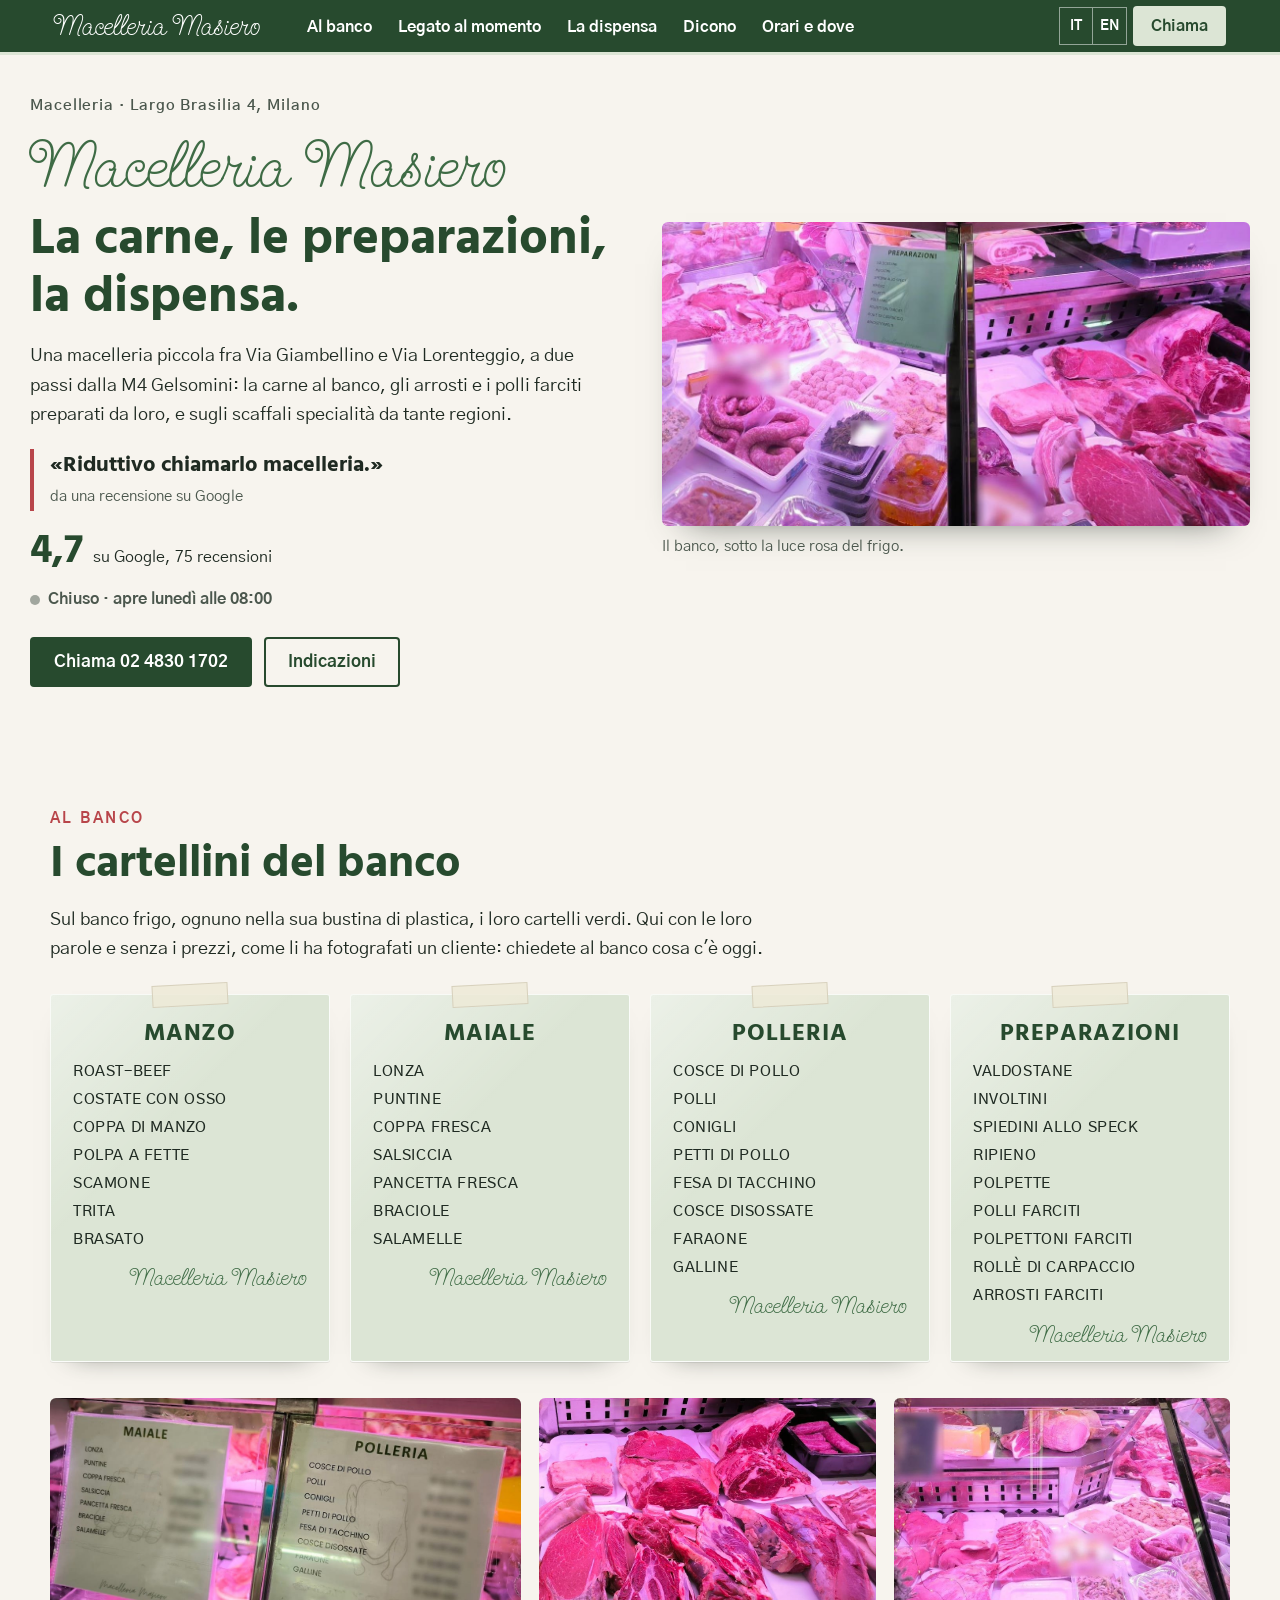
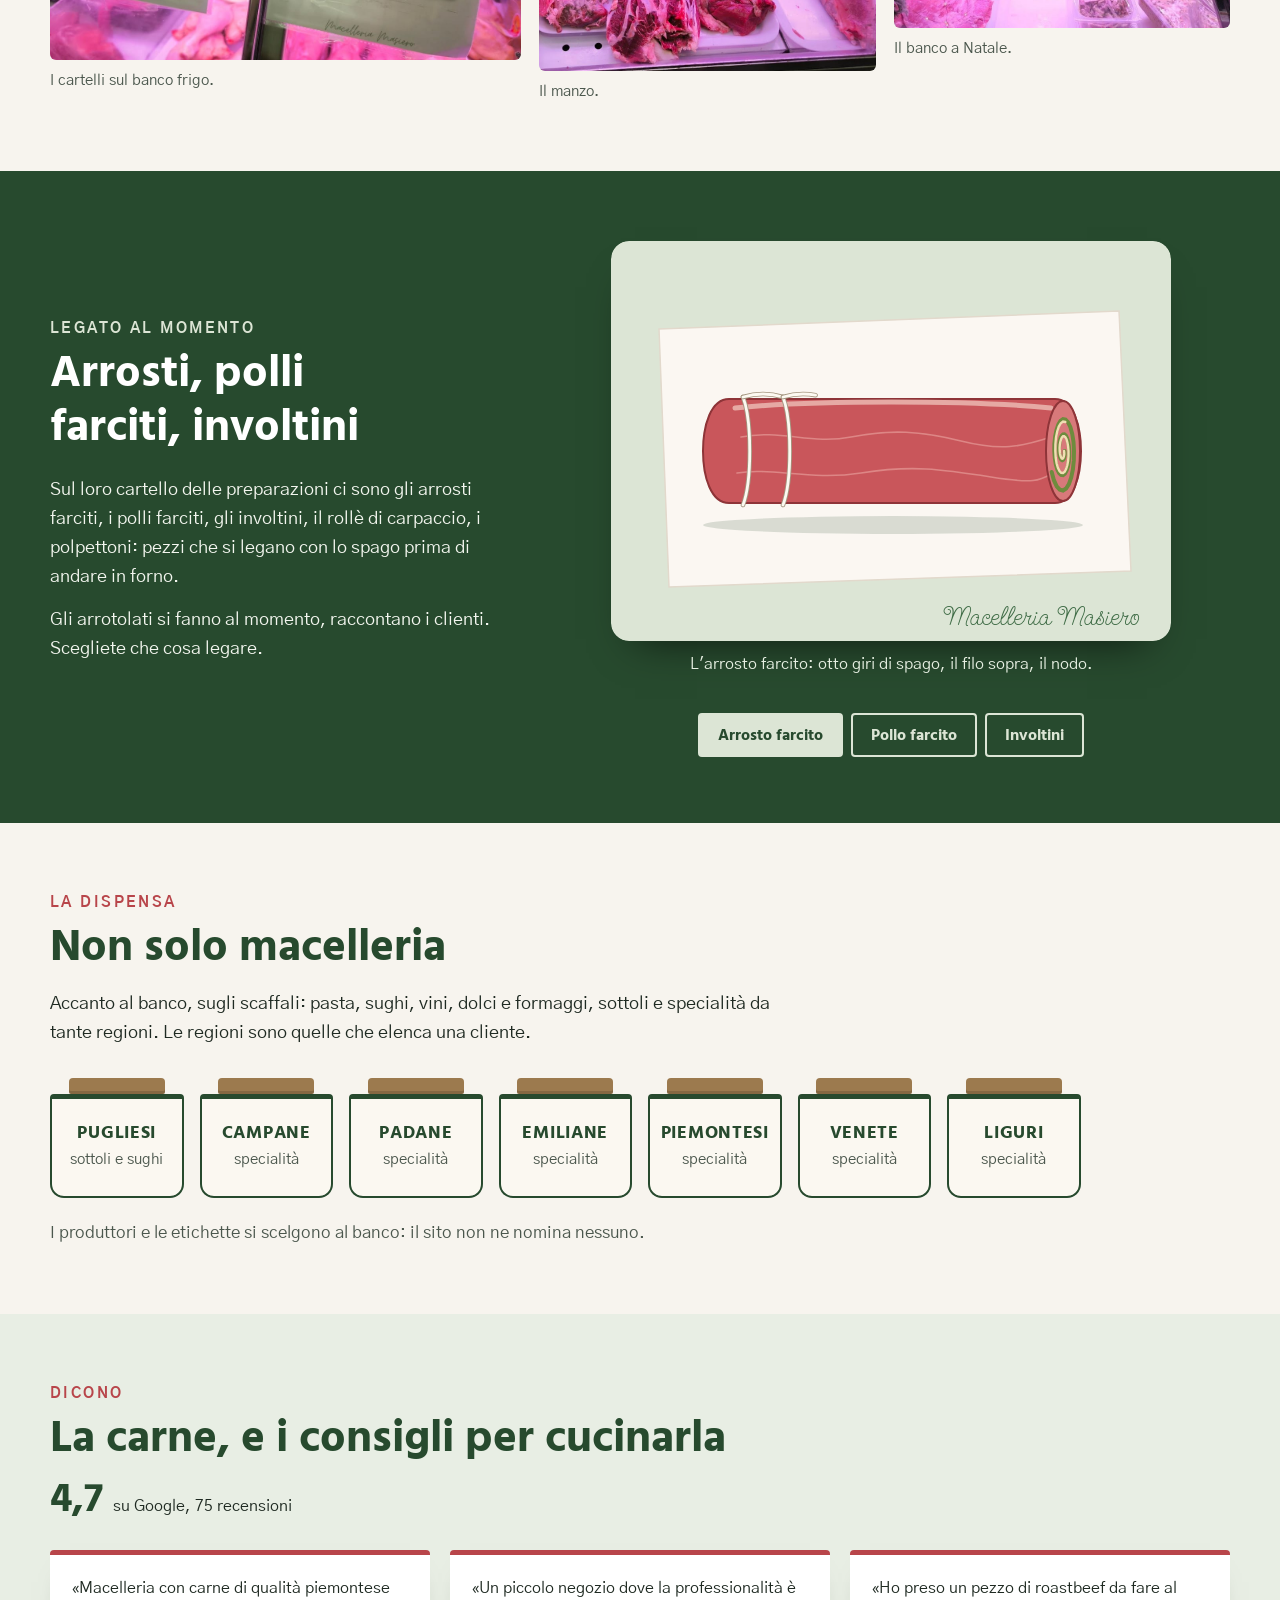
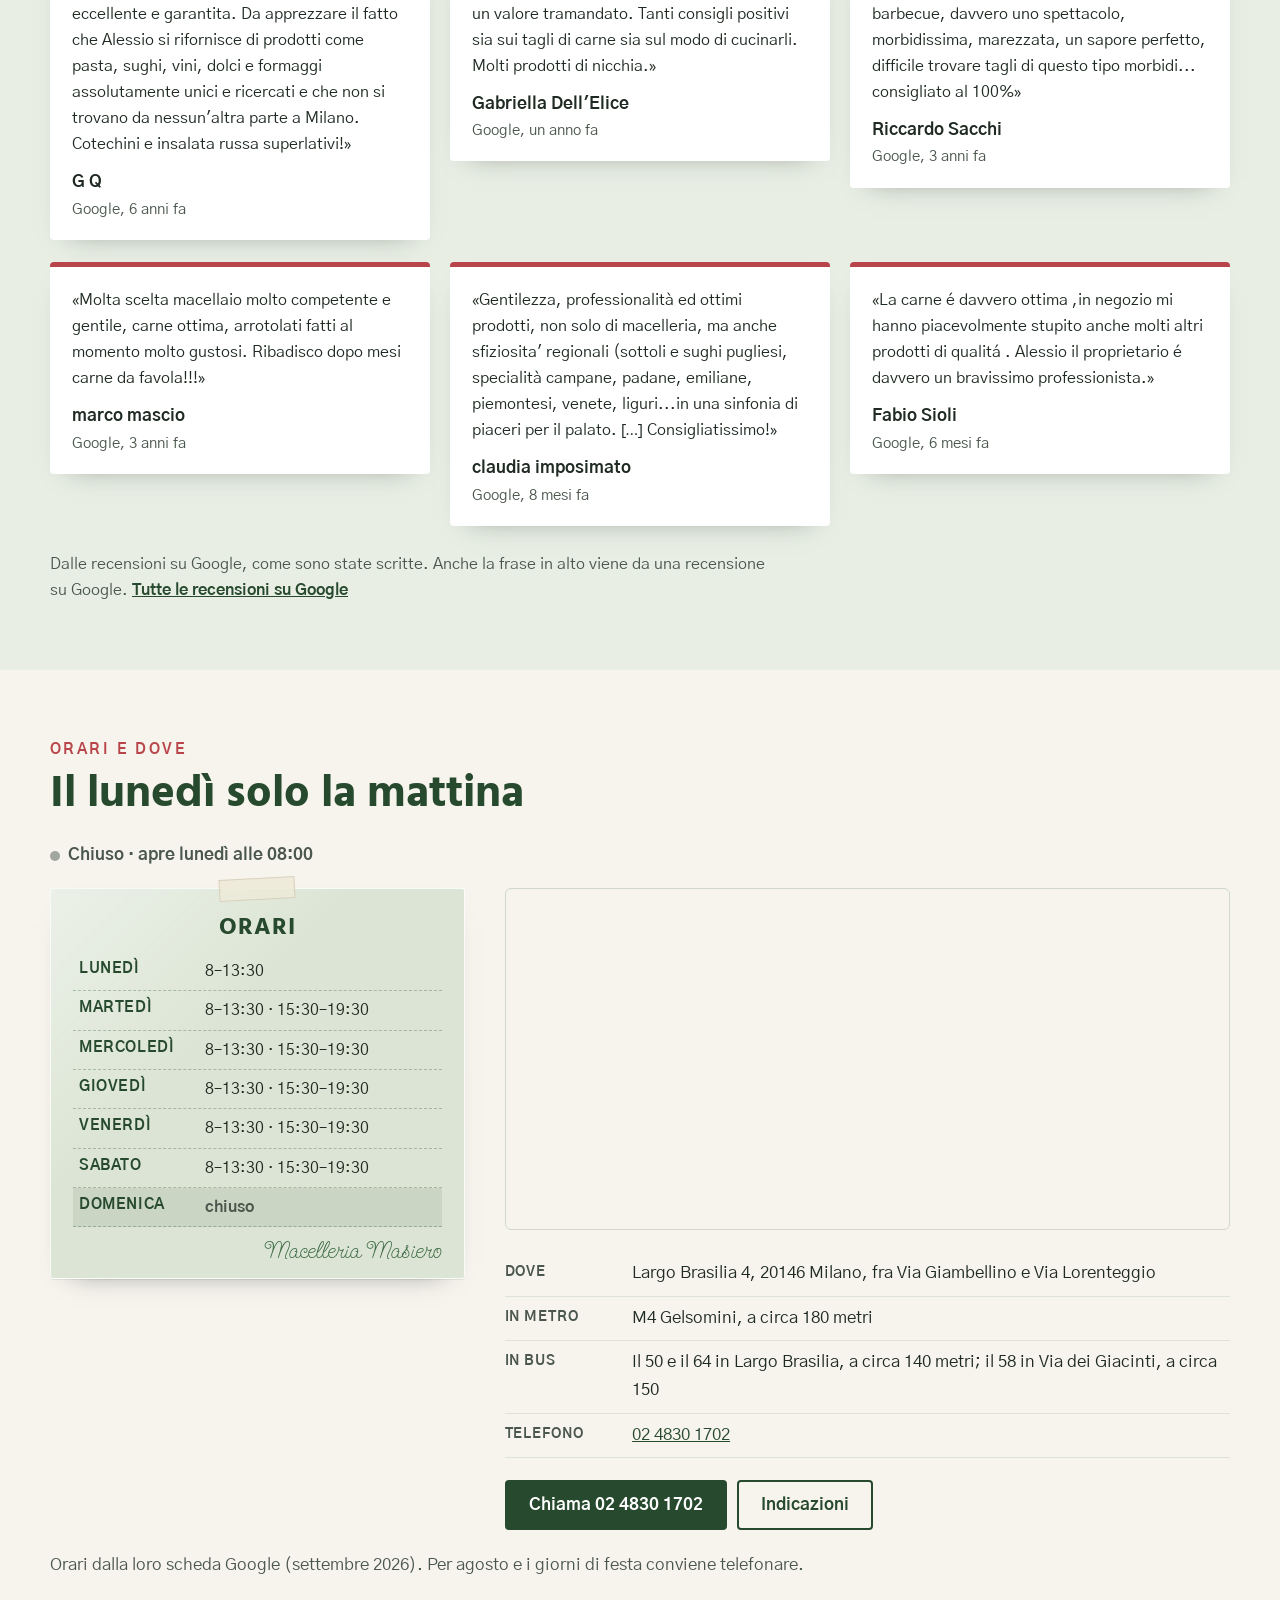
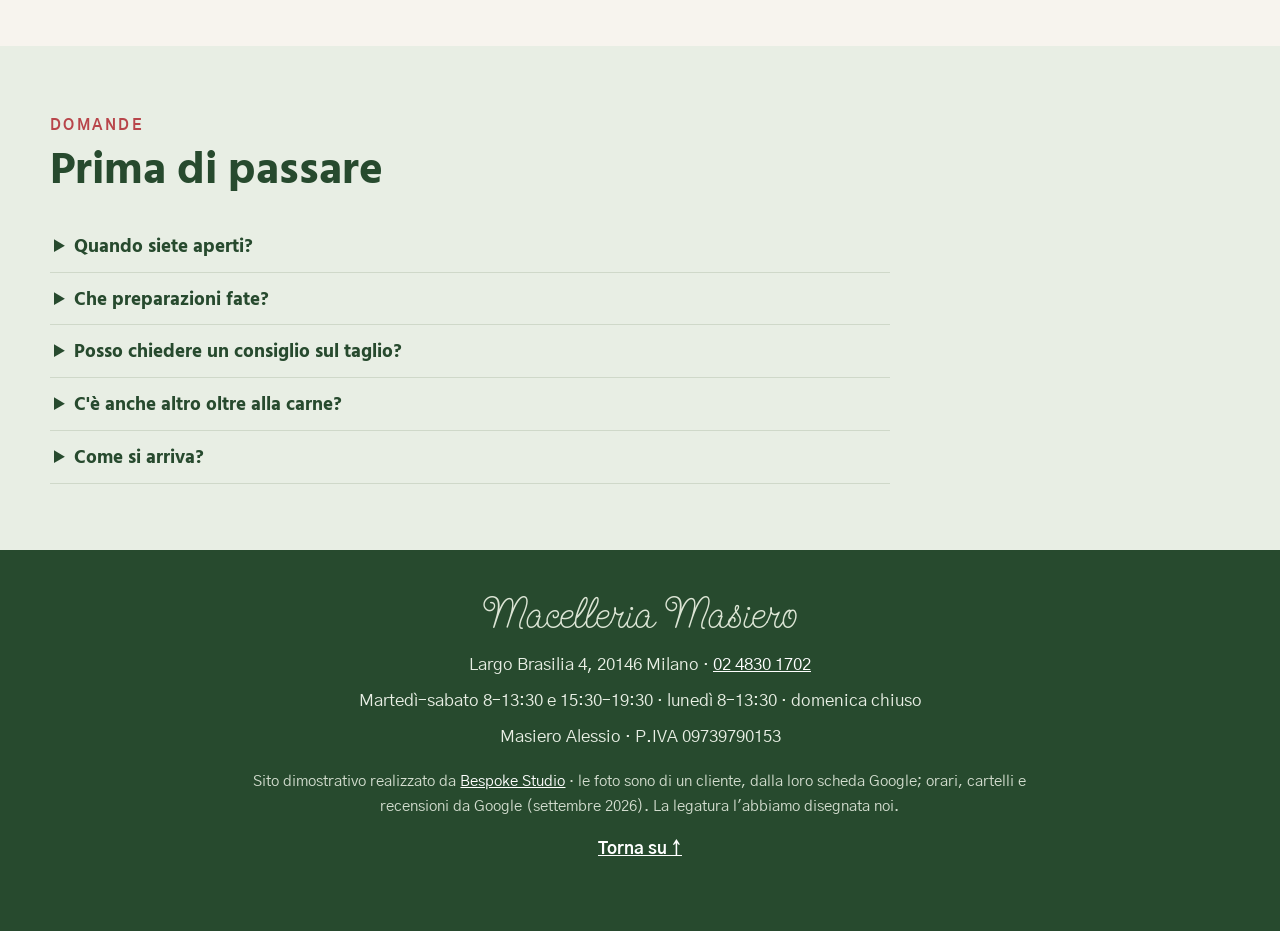
==== index.html @ 3bd50b8c "Macelleria Masiero, Largo Brasilia 4 — la legatura Macelleria fra Via Giambellino e Via Lorenteggio," ====
<!DOCTYPE html>
<html lang="it" class="no-js">
<head>
<meta charset="utf-8">
<meta name="viewport" content="width=device-width, initial-scale=1">
<script>(function(){var r=document.documentElement;r.classList.remove('no-js');
/* la firma: finché main.js non parte sul foglio c'è il pezzo senza spago; se il codice non arriva, dopo 2,5 s è legato (stato finale) */
try{if(!matchMedia('(prefers-reduced-motion: reduce)').matches){r.classList.add('firma-attesa');window.__attesaLegatura=setTimeout(function(){r.classList.remove('firma-attesa')},2500)}}catch(e){}})()</script>
<title>Macelleria Masiero — Largo Brasilia 4, Milano</title>
<meta name="description" content="Macelleria Masiero, Largo Brasilia 4 a Milano (Lorenteggio, M4 Gelsomini): la carne al banco, le preparazioni fatte da loro (arrosti e polli farciti, involtini, polpette) e una dispensa di specialità regionali. Google 4,7 su 75. Tel. 02 4830 1702.">
<link rel="canonical" href="https://rotenzark.github.io/macelleria-masiero-lorenteggio/">
<meta property="og:type" content="website">
<meta property="og:title" content="Macelleria Masiero — la carne, le preparazioni, la dispensa">
<meta property="og:description" content="La macelleria di Largo Brasilia: la carne al banco, arrosti e polli farciti legati al momento, specialità da tante regioni.">
<meta property="og:image" content="https://rotenzark.github.io/macelleria-masiero-lorenteggio/img/og.jpg">
<meta property="og:url" content="https://rotenzark.github.io/macelleria-masiero-lorenteggio/">
<meta property="og:locale" content="it_IT">
<meta name="twitter:card" content="summary_large_image">
<meta name="theme-color" content="#274A2E">
<link rel="icon" href="img/favicon.svg" type="image/svg+xml">
<link rel="icon" href="img/favicon-32.png" sizes="32x32" type="image/png">
<link rel="apple-touch-icon" href="img/apple-touch-icon.png">
<link rel="preconnect" href="https://fonts.googleapis.com">
<link rel="preconnect" href="https://fonts.gstatic.com" crossorigin>
<link href="https://fonts.googleapis.com/css2?family=Gothic+A1:wght@400;500;700&amp;family=Hind+Madurai:wght@500;600;700&amp;family=Send+Flowers&amp;display=swap" rel="stylesheet">
<link rel="stylesheet" href="css/styles.css?v=1">
<script src="https://cdn.jsdelivr.net/npm/gsap@3.12.5/dist/gsap.min.js" defer></script>
<script src="https://cdn.jsdelivr.net/npm/gsap@3.12.5/dist/ScrollTrigger.min.js" defer></script>
<script src="js/main.js?v=1" defer></script>
<script type="application/ld+json">
{"@context":"https://schema.org","@type":"ButcherShop","name":"Macelleria Masiero","legalName":"Masiero Alessio","vatID":"IT09739790153","description":"Macelleria in Largo Brasilia 4 a Milano: la carne al banco, le preparazioni fatte da loro e una dispensa di specialità regionali.","url":"https://rotenzark.github.io/macelleria-masiero-lorenteggio/","image":"https://rotenzark.github.io/macelleria-masiero-lorenteggio/img/og.jpg","telephone":"+39 02 4830 1702","address":{"@type":"PostalAddress","streetAddress":"Largo Brasilia 4","postalCode":"20146","addressLocality":"Milano","addressRegion":"MI","addressCountry":"IT"},"geo":{"@type":"GeoCoordinates","latitude":45.45139,"longitude":9.13586},"openingHoursSpecification":[{"@type":"OpeningHoursSpecification","dayOfWeek":["Monday","Tuesday","Wednesday","Thursday","Friday","Saturday"],"opens":"08:00","closes":"13:30"},{"@type":"OpeningHoursSpecification","dayOfWeek":["Tuesday","Wednesday","Thursday","Friday","Saturday"],"opens":"15:30","closes":"19:30"}],"aggregateRating":{"@type":"AggregateRating","ratingValue":"4.7","reviewCount":"75","bestRating":"5"}}
</script>
<script type="application/ld+json">
{"@context":"https://schema.org","@type":"FAQPage","mainEntity":[
{"@type":"Question","name":"Quando siete aperti?","acceptedAnswer":{"@type":"Answer","text":"Dal martedì al sabato dalle 8 alle 13:30 e dalle 15:30 alle 19:30; il lunedì solo la mattina, dalle 8 alle 13:30. La domenica è chiuso."}},
{"@type":"Question","name":"Che preparazioni fate?","acceptedAnswer":{"@type":"Answer","text":"Sul loro cartello: valdostane, involtini, spiedini allo speck, ripieno, polpette, polli farciti, polpettoni farciti, rollè di carpaccio, arrosti farciti. Chiedete al banco cosa c'è oggi."}},
{"@type":"Question","name":"Posso chiedere un consiglio sul taglio?","acceptedAnswer":{"@type":"Answer","text":"Sì: al banco, sul taglio e su come cucinarlo, lo raccontano i clienti nelle recensioni."}},
{"@type":"Question","name":"C'è anche altro oltre alla carne?","acceptedAnswer":{"@type":"Answer","text":"Sì: pasta, sughi, sottoli, vini, dolci e formaggi, con specialità di tante regioni."}},
{"@type":"Question","name":"Come si arriva?","acceptedAnswer":{"@type":"Answer","text":"Largo Brasilia 4, fra Via Giambellino e Via Lorenteggio: la M4 Gelsomini è a circa 180 metri; i bus 50 e 64 fermano in Largo Brasilia, il 58 in Via dei Giacinti."}}
]}
</script>
</head>
<body>

<a class="salta" href="#contenuto" data-i18n="m.salta">Vai al contenuto</a>

<header class="testata" id="testata">
  <div class="testata__dentro">
    <a class="marchio" href="#inizio" aria-label="Macelleria Masiero: torna all'inizio" data-i18n-aria="m.top">
      <span class="marchio__nome" aria-hidden="true">Macelleria Masiero</span>
    </a>
    <nav id="mainNav" class="voci" aria-label="Le sezioni" data-i18n-aria="m.nav">
      <a href="#banco" data-i18n="n.banco">Al banco</a>
      <a href="#legatura" data-i18n="n.legatura">Legato al momento</a>
      <a href="#dispensa" data-i18n="n.dispensa">La dispensa</a>
      <a href="#dicono" data-i18n="n.dicono">Dicono</a>
      <a href="#orari" data-i18n="n.orari">Orari e dove</a>
    </nav>
    <div class="testata__azioni">
      <div class="lingue" role="group" aria-label="Lingua" data-i18n-aria="m.lingua">
        <button type="button" data-lang="it" aria-pressed="true">IT</button>
        <button type="button" data-lang="en" aria-pressed="false">EN</button>
      </div>
      <a class="chiama" href="tel:+390248301702"><span data-i18n="t.chiama">Chiama</span></a>
      <button id="burger" class="burger" type="button" aria-expanded="false" aria-controls="menuMobile" aria-label="Apri il menu" data-i18n-aria="m.menu"><span></span><span></span><span></span></button>
    </div>
  </div>
</header>

<nav id="menuMobile" class="menu-mobile" hidden aria-label="Le sezioni" data-i18n-aria="m.nav">
  <a href="#banco" data-i18n="n.banco">Al banco</a>
  <a href="#legatura" data-i18n="n.legatura">Legato al momento</a>
  <a href="#dispensa" data-i18n="n.dispensa">La dispensa</a>
  <a href="#dicono" data-i18n="n.dicono">Dicono</a>
  <a href="#orari" data-i18n="n.orari">Orari e dove</a>
  <a href="#domande" data-i18n="n.domande">Domande</a>
  <a class="menu-mobile__tel" href="tel:+390248301702"><span data-i18n="t.chiama">Chiama</span> <span class="intero">02 4830 1702</span></a>
</nav>

<main id="contenuto">

  <!-- ══════ L'APERTURA: la loro firma a mano ══════ -->
  <section id="inizio" class="apertura" aria-labelledby="titolo">
    <div class="apertura__testo">
      <p class="apertura__sopra" data-i18n="h.sopra">Macelleria · Largo Brasilia 4, Milano</p>
      <p class="firma-mano" aria-hidden="true">Macelleria Masiero</p>
      <h1 id="titolo" class="apertura__titolo" data-i18n="h.titolo">La carne, le preparazioni, la dispensa.</h1>
      <p class="apertura__frase" data-i18n="h.testo">Una macelleria piccola fra Via Giambellino e Via Lorenteggio, a due passi dalla M4 Gelsomini: la carne al banco, gli arrosti e i polli farciti preparati da loro, e sugli scaffali specialità da tante regioni.</p>
      <p class="apertura__citazione"><span>«Riduttivo chiamarlo macelleria.»</span> <span class="apertura__chi" data-i18n="h.chi">da una recensione su Google</span></p>
      <div class="voti">
        <p class="voto"><b class="voto__n">4,7</b> <span class="voto__su" data-i18n="h.google">su Google, 75 recensioni</span></p>
      </div>
      <p class="stato" id="orarioStato">Dal lunedì al sabato</p>
      <div class="apertura__azioni">
        <a class="bottone bottone--pieno" href="tel:+390248301702"><span data-i18n="t.chiama">Chiama</span>&nbsp;<span class="intero">02 4830 1702</span></a>
        <a class="bottone" href="https://www.google.com/maps/dir/?api=1&amp;destination=Masiero+Alessio%2C+Largo+Brasilia+4%2C+Milano" target="_blank" rel="noopener" data-i18n="t.indicazioni">Indicazioni</a>
      </div>
    </div>
    <figure class="apertura__foto">
      <img src="img/banco.jpg" width="1200" height="620" alt="Il banco frigo: le polpette, le cotolette, la salsiccia, i tagli di manzo e il loro cartello verde delle preparazioni." data-i18n-alt="a.banco">
      <figcaption data-i18n="c.banco">Il banco, sotto la luce rosa del frigo.</figcaption>
    </figure>
  </section>

  <!-- ══════ AL BANCO: i loro cartellini ══════ -->
  <section id="banco" class="capitolo" aria-labelledby="bancoT">
    <p class="etichetta" data-i18n="b.etichetta">Al banco</p>
    <h2 id="bancoT" class="capitolo__titolo" data-i18n="b.titolo">I cartellini del banco</h2>
    <p class="capitolo__sotto" data-i18n="b.sotto">Sul banco frigo, ognuno nella sua bustina di plastica, i loro cartelli verdi. Qui con le loro parole e senza i prezzi, come li ha fotografati un cliente: chiedete al banco cosa c'è oggi.</p>
    <div class="cartellini">
      <section class="cartellino reveal" aria-labelledby="ctManzo">
        <h3 id="ctManzo" class="cartellino__titolo" data-i18n="b.manzo">Manzo</h3>
        <ul class="cartellino__voci">
          <li data-i18n="b.m1">Roast-beef</li><li data-i18n="b.m2">Costate con osso</li><li data-i18n="b.m3">Coppa di manzo</li><li data-i18n="b.m4">Polpa a fette</li>
          <li data-i18n="b.m5">Scamone</li><li data-i18n="b.m6">Trita</li><li data-i18n="b.m7">Brasato</li>
        </ul>
        <p class="cartellino__firma" aria-hidden="true">Macelleria Masiero</p>
      </section>
      <section class="cartellino reveal" aria-labelledby="ctMaiale">
        <h3 id="ctMaiale" class="cartellino__titolo" data-i18n="b.maiale">Maiale</h3>
        <ul class="cartellino__voci">
          <li data-i18n="b.p1">Lonza</li><li data-i18n="b.p2">Puntine</li><li data-i18n="b.p3">Coppa fresca</li><li data-i18n="b.p4">Salsiccia</li>
          <li data-i18n="b.p5">Pancetta fresca</li><li data-i18n="b.p6">Braciole</li><li data-i18n="b.p7">Salamelle</li>
        </ul>
        <p class="cartellino__firma" aria-hidden="true">Macelleria Masiero</p>
      </section>
      <section class="cartellino reveal" aria-labelledby="ctPolleria">
        <h3 id="ctPolleria" class="cartellino__titolo" data-i18n="b.polleria">Polleria</h3>
        <ul class="cartellino__voci">
          <li data-i18n="b.l1">Cosce di pollo</li><li data-i18n="b.l2">Polli</li><li data-i18n="b.l3">Conigli</li><li data-i18n="b.l4">Petti di pollo</li>
          <li data-i18n="b.l5">Fesa di tacchino</li><li data-i18n="b.l6">Cosce disossate</li><li data-i18n="b.l7">Faraone</li><li data-i18n="b.l8">Galline</li>
        </ul>
        <p class="cartellino__firma" aria-hidden="true">Macelleria Masiero</p>
      </section>
      <section class="cartellino reveal" aria-labelledby="ctPreparazioni">
        <h3 id="ctPreparazioni" class="cartellino__titolo" data-i18n="b.preparazioni">Preparazioni</h3>
        <ul class="cartellino__voci">
          <li data-i18n="b.r1">Valdostane</li><li data-i18n="b.r2">Involtini</li><li data-i18n="b.r3">Spiedini allo speck</li><li data-i18n="b.r4">Ripieno</li><li data-i18n="b.r5">Polpette</li>
          <li data-i18n="b.r6">Polli farciti</li><li data-i18n="b.r7">Polpettoni farciti</li><li data-i18n="b.r8">Rollè di carpaccio</li><li data-i18n="b.r9">Arrosti farciti</li>
        </ul>
        <p class="cartellino__firma" aria-hidden="true">Macelleria Masiero</p>
      </section>
    </div>
    <ul class="galleria">
      <li class="galleria__largo reveal"><figure><button type="button" class="foto" data-full="img/cartelli.jpg" aria-label="Ingrandisci la foto" data-i18n-aria="m.ingrandisci"><img src="img/cartelli.jpg" width="1200" height="666" alt="I loro cartelli verdi Maiale e Polleria nella bustina di plastica, col disegno a tratto e la firma Macelleria Masiero; i prezzi sfocati." data-i18n-alt="a.cartelli"></button><figcaption data-i18n="c.cartelli">I cartelli sul banco frigo.</figcaption></figure></li>
      <li class="reveal"><figure><button type="button" class="foto" data-full="img/manzo.jpg" aria-label="Ingrandisci la foto" data-i18n-aria="m.ingrandisci"><img src="img/manzo.jpg" width="1010" height="820" alt="I tagli di manzo sul banco e un vassoio di salsiccia." data-i18n-alt="a.manzo"></button><figcaption data-i18n="c.manzo">Il manzo.</figcaption></figure></li>
      <li class="reveal"><figure><button type="button" class="foto" data-full="img/vetrina.jpg" aria-label="Ingrandisci la foto" data-i18n-aria="m.ingrandisci"><img src="img/vetrina.jpg" width="850" height="580" alt="Il banco visto da fuori, fra le decorazioni di Natale: le carni, le polpette, la salsiccia." data-i18n-alt="a.vetrina"></button><figcaption data-i18n="c.vetrina">Il banco a Natale.</figcaption></figure></li>
    </ul>
  </section>

  <!-- ══════ LEGATO AL MOMENTO: la firma ══════ -->
  <section id="legatura" class="capitolo capitolo--verde" aria-labelledby="legaturaT">
    <div class="legatura-testo">
      <p class="etichetta etichetta--chiara" data-i18n="s.etichetta">Legato al momento</p>
      <h2 id="legaturaT" class="capitolo__titolo" data-i18n="s.titolo">Arrosti, polli farciti, involtini</h2>
      <p data-i18n="s.testo1">Sul loro cartello delle preparazioni ci sono gli arrosti farciti, i polli farciti, gli involtini, il rollè di carpaccio, i polpettoni: pezzi che si legano con lo spago prima di andare in forno.</p>
      <p data-i18n="s.testo2">Gli arrotolati si fanno al momento, raccontano i clienti. Scegliete che cosa legare.</p>
    </div>
    <figure class="legatura" id="legatura-firma" data-modo="0" data-firma="fatta">
<!--LEGATURA--><svg class="legatura__svg" id="legaturaSvg" viewBox="0 0 560 400" role="img" aria-labelledby="legaturaTitolo legaturaDesc">
        <title id="legaturaTitolo" data-i18n="p.titolo">La legatura</title>
        <desc id="legaturaDesc" data-i18n="p.desc">Sul foglio di carta da macelleria, sul loro cartello verde salvia, lo spago bianco lega il pezzo un giro alla volta, poi il nodo e i due codini. Arrosto farcito, pollo farcito o involtini.</desc>
        <rect class="cartello" x="0" y="0" width="560" height="400" rx="18"/>
        <g class="carta"><path class="carta__foglio" d="M48 88 L508 70 L520 330 L58 346 Z"/></g>
        <g class="pezzi" id="legaturaTutto">
          <ellipse class="pezzi__ombra" cx="282" cy="284" rx="190" ry="9"/>
          <g class="pezzo" data-m="0" id="legaturaPezzo0">
              <path class="carne" d="M118 158 C 100 158, 92 184, 92 210 C 92 236, 100 262, 118 262 H 444 C 462 262, 470 236, 470 210 C 470 184, 462 158, 444 158 Z"/>
              <path class="carne__grasso" d="M124 167 C 200 159, 360 159, 440 167"/>
              <path class="carne__venature" d="M130 196 C 170 188, 200 204, 240 196 S 310 190, 350 200 S 410 206, 440 196 M126 232 C 160 226, 200 240, 250 232 S 330 228, 380 236 S 430 238, 446 230"/>
              <ellipse class="carne__testa" cx="452" cy="210" rx="17" ry="50"/>
              <path class="ripieno__verde" d="M453.6 210 L453.7 211.5 L453.7 213.2 L453.5 214.9 L453.2 216.6 L452.7 217.9 L452 218.9 L451.2 219.2 L450.4 218.8 L449.6 217.6 L448.9 215.7 L448.4 213.1 L448.1 210 L448 206.6 L448.3 203 L448.8 199.7 L449.6 196.8 L450.7 194.7 L452 193.5 L453.4 193.4 L454.8 194.6 L456 197 L457.1 200.5 L457.9 204.9 L458.3 210 L458.3 215.4 L457.8 220.8 L456.9 225.7 L455.5 229.8 L453.9 232.7 L452 234.2 L450 233.9 L448.1 232 L446.3 228.4 L444.8 223.4 L443.8 217.1 L443.3 210 L443.4 202.6 L444.2 195.4 L445.5 188.9 L447.3 183.6 L449.5 179.9 L452 178.2 L454.6 178.7 L457.1 181.4 L459.4 186.2 L461.2 192.8 L462.5 200.9 L463 210 L462.8 219.4 L461.9 228.5 L460.2 236.5 L457.9 243.1 L455.1 247.5 L452 249.5 L448.8 248.7 L445.7 245.3 L442.9 239.2 L440.7 231"/>
              <path class="ripieno__crema" d="M453.1 210 L453.2 211.1 L453.3 212.4 L453.2 213.8 L452.9 215.2 L452.5 216.4 L452 217.3 L451.4 217.6 L450.7 217.4 L450.1 216.5 L449.5 214.9 L449 212.7 L448.7 210 L448.6 207 L448.8 203.9 L449.3 200.9 L450 198.4 L450.9 196.4 L452 195.3 L453.2 195.3 L454.4 196.2 L455.5 198.3 L456.4 201.4 L457.1 205.4 L457.5 210 L457.5 214.9 L457.1 219.8 L456.3 224.3 L455.1 228 L453.7 230.7 L452 232 L450.2 231.9 L448.5 230.1 L446.9 226.9 L445.6 222.2 L444.7 216.5 L444.3 210 L444.4 203.2 L445 196.5 L446.2 190.5 L447.8 185.6 L449.8 182.2 L452 180.6 L454.3 181"/>
            <g class="spago"><g class="tratto" data-i="0"><path class="spago__bordo" d="M132 156 C 141 179.76, 141 240.24, 132 264" pathLength="1" stroke-dasharray="1 1" stroke-dashoffset="0"/><path class="spago__filo" d="M132 156 C 141 179.76, 141 240.24, 132 264" pathLength="1" stroke-dasharray="1 1" stroke-dashoffset="0"/></g><g class="tratto" data-i="1"><path class="spago__bordo" d="M132 156 Q 152 150 172 156" pathLength="1" stroke-dasharray="1 1" stroke-dashoffset="0"/><path class="spago__filo" d="M132 156 Q 152 150 172 156" pathLength="1" stroke-dasharray="1 1" stroke-dashoffset="0"/></g><g class="tratto" data-i="2"><path class="spago__bordo" d="M172 156 C 181 179.76, 181 240.24, 172 264" pathLength="1" stroke-dasharray="1 1" stroke-dashoffset="0"/><path class="spago__filo" d="M172 156 C 181 179.76, 181 240.24, 172 264" pathLength="1" stroke-dasharray="1 1" stroke-dashoffset="0"/></g><g class="tratto" data-i="3"><path class="spago__bordo" d="M172 156 Q 192 150 212 156" pathLength="1" stroke-dasharray="1 1" stroke-dashoffset="0"/><path class="spago__filo" d="M172 156 Q 192 150 212 156" pathLength="1" stroke-dasharray="1 1" stroke-dashoffset="0"/></g><g class="tratto" data-i="4"><path class="spago__bordo" d="M212 156 C 221 179.76, 221 240.24, 212 264" pathLength="1" stroke-dasharray="1 1" stroke-dashoffset="0"/><path class="spago__filo" d="M212 156 C 221 179.76, 221 240.24, 212 264" pathLength="1" stroke-dasharray="1 1" stroke-dashoffset="0"/></g><g class="tratto" data-i="5"><path class="spago__bordo" d="M212 156 Q 232 150 252 156" pathLength="1" stroke-dasharray="1 1" stroke-dashoffset="0"/><path class="spago__filo" d="M212 156 Q 232 150 252 156" pathLength="1" stroke-dasharray="1 1" stroke-dashoffset="0"/></g><g class="tratto" data-i="6"><path class="spago__bordo" d="M252 156 C 261 179.76, 261 240.24, 252 264" pathLength="1" stroke-dasharray="1 1" stroke-dashoffset="0"/><path class="spago__filo" d="M252 156 C 261 179.76, 261 240.24, 252 264" pathLength="1" stroke-dasharray="1 1" stroke-dashoffset="0"/></g><g class="tratto" data-i="7"><path class="spago__bordo" d="M252 156 Q 272 150 292 156" pathLength="1" stroke-dasharray="1 1" stroke-dashoffset="0"/><path class="spago__filo" d="M252 156 Q 272 150 292 156" pathLength="1" stroke-dasharray="1 1" stroke-dashoffset="0"/></g><g class="tratto" data-i="8"><path class="spago__bordo" d="M292 156 C 301 179.76, 301 240.24, 292 264" pathLength="1" stroke-dasharray="1 1" stroke-dashoffset="0"/><path class="spago__filo" d="M292 156 C 301 179.76, 301 240.24, 292 264" pathLength="1" stroke-dasharray="1 1" stroke-dashoffset="0"/></g><g class="tratto" data-i="9"><path class="spago__bordo" d="M292 156 Q 312 150 332 156" pathLength="1" stroke-dasharray="1 1" stroke-dashoffset="0"/><path class="spago__filo" d="M292 156 Q 312 150 332 156" pathLength="1" stroke-dasharray="1 1" stroke-dashoffset="0"/></g><g class="tratto" data-i="10"><path class="spago__bordo" d="M332 156 C 341 179.76, 341 240.24, 332 264" pathLength="1" stroke-dasharray="1 1" stroke-dashoffset="0"/><path class="spago__filo" d="M332 156 C 341 179.76, 341 240.24, 332 264" pathLength="1" stroke-dasharray="1 1" stroke-dashoffset="0"/></g><g class="tratto" data-i="11"><path class="spago__bordo" d="M332 156 Q 352 150 372 156" pathLength="1" stroke-dasharray="1 1" stroke-dashoffset="0"/><path class="spago__filo" d="M332 156 Q 352 150 372 156" pathLength="1" stroke-dasharray="1 1" stroke-dashoffset="0"/></g><g class="tratto" data-i="12"><path class="spago__bordo" d="M372 156 C 381 179.76, 381 240.24, 372 264" pathLength="1" stroke-dasharray="1 1" stroke-dashoffset="0"/><path class="spago__filo" d="M372 156 C 381 179.76, 381 240.24, 372 264" pathLength="1" stroke-dasharray="1 1" stroke-dashoffset="0"/></g><g class="tratto" data-i="13"><path class="spago__bordo" d="M372 156 Q 392 150 412 156" pathLength="1" stroke-dasharray="1 1" stroke-dashoffset="0"/><path class="spago__filo" d="M372 156 Q 392 150 412 156" pathLength="1" stroke-dasharray="1 1" stroke-dashoffset="0"/></g><g class="tratto" data-i="14"><path class="spago__bordo" d="M412 156 C 421 179.76, 421 240.24, 412 264" pathLength="1" stroke-dasharray="1 1" stroke-dashoffset="0"/><path class="spago__filo" d="M412 156 C 421 179.76, 421 240.24, 412 264" pathLength="1" stroke-dasharray="1 1" stroke-dashoffset="0"/></g><g class="tratto" data-i="15"><path class="spago__bordo" d="M412 156 c 8 -12, 20 -10, 16 0 c -3 8, -14 6, -16 0" pathLength="1" stroke-dasharray="1 1" stroke-dashoffset="0"/><path class="spago__filo" d="M412 156 c 8 -12, 20 -10, 16 0 c -3 8, -14 6, -16 0" pathLength="1" stroke-dasharray="1 1" stroke-dashoffset="0"/></g><g class="tratto" data-i="16"><path class="spago__bordo" d="M424 150 q 14 -14 28 -8" pathLength="1" stroke-dasharray="1 1" stroke-dashoffset="0"/><path class="spago__filo" d="M424 150 q 14 -14 28 -8" pathLength="1" stroke-dasharray="1 1" stroke-dashoffset="0"/></g><g class="tratto" data-i="17"><path class="spago__bordo" d="M422 156 q 18 -4 26 10" pathLength="1" stroke-dasharray="1 1" stroke-dashoffset="0"/><path class="spago__filo" d="M422 156 q 18 -4 26 10" pathLength="1" stroke-dasharray="1 1" stroke-dashoffset="0"/></g></g>
          </g>
          <g class="pezzo" data-m="1" id="legaturaPezzo1">
              <path class="pollo" d="M132 262 C 110 214, 150 150, 262 146 C 350 143, 424 178, 426 224 C 428 262, 370 272, 270 272 C 200 272, 146 276, 132 262 Z"/>
              <path class="pollo__luce" d="M170 178 C 220 158, 300 156, 360 172"/>
              <path class="pollo__ala" d="M290 216 C 312 196, 356 196, 370 216 C 352 230, 314 232, 290 216 Z"/>
              <path class="pollo__coscia" d="M336 198 C 324 160, 354 130, 400 122 C 420 118, 436 110, 446 104 C 456 108, 456 118, 448 124 C 432 138, 410 158, 392 198 Z"/>
              <path class="pollo__coscia" d="M356 206 C 350 172, 380 146, 420 140 C 438 136, 452 130, 462 124 C 472 128, 472 138, 464 144 C 448 156, 428 176, 410 208 Z"/>
              <circle class="pollo__osso" cx="450" cy="108" r="6"/><circle class="pollo__osso" cx="466" cy="129" r="6"/>
            <g class="spago"><g class="tratto" data-i="0"><path class="spago__bordo" d="M444 104 C 452 88, 482 104, 476 128 C 472 146, 448 146, 440 128 C 436 118, 438 110, 444 104" pathLength="1" stroke-dasharray="1 1" stroke-dashoffset="0"/><path class="spago__filo" d="M444 104 C 452 88, 482 104, 476 128 C 472 146, 448 146, 440 128 C 436 118, 438 110, 444 104" pathLength="1" stroke-dasharray="1 1" stroke-dashoffset="0"/></g><g class="tratto" data-i="1"><path class="spago__bordo" d="M470 140 C 452 188, 440 228, 424 252" pathLength="1" stroke-dasharray="1 1" stroke-dashoffset="0"/><path class="spago__filo" d="M470 140 C 452 188, 440 228, 424 252" pathLength="1" stroke-dasharray="1 1" stroke-dashoffset="0"/></g><g class="tratto" data-i="2"><path class="spago__bordo" d="M330 146 C 340 174.16, 340 245.84, 330 274" pathLength="1" stroke-dasharray="1 1" stroke-dashoffset="0"/><path class="spago__filo" d="M330 146 C 340 174.16, 340 245.84, 330 274" pathLength="1" stroke-dasharray="1 1" stroke-dashoffset="0"/></g><g class="tratto" data-i="3"><path class="spago__bordo" d="M444 104 C 400 110, 360 128, 330 146" pathLength="1" stroke-dasharray="1 1" stroke-dashoffset="0"/><path class="spago__filo" d="M444 104 C 400 110, 360 128, 330 146" pathLength="1" stroke-dasharray="1 1" stroke-dashoffset="0"/></g><g class="tratto" data-i="4"><path class="spago__bordo" d="M220 150 C 230 176.84, 230 245.16, 220 272" pathLength="1" stroke-dasharray="1 1" stroke-dashoffset="0"/><path class="spago__filo" d="M220 150 C 230 176.84, 230 245.16, 220 272" pathLength="1" stroke-dasharray="1 1" stroke-dashoffset="0"/></g><g class="tratto" data-i="5"><path class="spago__bordo" d="M330 146 Q 275 138 220 150" pathLength="1" stroke-dasharray="1 1" stroke-dashoffset="0"/><path class="spago__filo" d="M330 146 Q 275 138 220 150" pathLength="1" stroke-dasharray="1 1" stroke-dashoffset="0"/></g><g class="tratto" data-i="6"><path class="spago__bordo" d="M220 150 c 8 -12, 20 -10, 16 0 c -3 8, -14 6, -16 0" pathLength="1" stroke-dasharray="1 1" stroke-dashoffset="0"/><path class="spago__filo" d="M220 150 c 8 -12, 20 -10, 16 0 c -3 8, -14 6, -16 0" pathLength="1" stroke-dasharray="1 1" stroke-dashoffset="0"/></g><g class="tratto" data-i="7"><path class="spago__bordo" d="M232 144 q 14 -14 28 -8" pathLength="1" stroke-dasharray="1 1" stroke-dashoffset="0"/><path class="spago__filo" d="M232 144 q 14 -14 28 -8" pathLength="1" stroke-dasharray="1 1" stroke-dashoffset="0"/></g><g class="tratto" data-i="8"><path class="spago__bordo" d="M230 150 q 18 -4 26 10" pathLength="1" stroke-dasharray="1 1" stroke-dashoffset="0"/><path class="spago__filo" d="M230 150 q 18 -4 26 10" pathLength="1" stroke-dasharray="1 1" stroke-dashoffset="0"/></g></g>
          </g>
          <g class="pezzo" data-m="2" id="legaturaPezzo2">
              <path class="carne" d="M112 188 H188 C 202 188, 202 240, 188 240 H112 C 98 240, 98 188, 112 188 Z"/>
              <path class="carne__grasso" d="M116 195 H186"/>
              <ellipse class="carne__testa" cx="108" cy="214" rx="9" ry="25"/>
              <path class="ripieno__crema" d="M108.7 214 L108.8 214.7 L108.8 215.5 L108.8 216.4 L108.6 217.3 L108.3 218.1 L108 218.6 L107.6 218.8 L107.1 218.7 L106.7 218.1 L106.3 217.1 L106 215.7 L105.8 214 L105.8 212.1 L105.9 210.1 L106.2 208.3 L106.7 206.6 L107.3 205.4 L108 204.7 L108.8 204.7 L109.6 205.3 L110.3 206.6 L111 208.6 L111.4 211.1 L111.7 214 L111.7 217.1 L111.4 220.2 L110.9 223 L110.1 225.4 L109.1 227.1 L108 227.9 L106.8 227.8 L105.7 226.8 L104.6 224.7 L103.8 221.8 L103.2 218.1 L102.9 214 L102.9 209.7 L103.3 205.5 L104.1 201.7 L105.2 198.6 L106.5 196.4 L108 195.4 L109.6 195.6"/>
              <path class="carne" d="M205 188 H281 C 295 188, 295 240, 281 240 H205 C 191 240, 191 188, 205 188 Z"/>
              <path class="carne__grasso" d="M209 195 H279"/>
              <ellipse class="carne__testa" cx="201" cy="214" rx="9" ry="25"/>
              <path class="ripieno__crema" d="M201.7 214 L201.8 214.7 L201.8 215.5 L201.8 216.4 L201.6 217.3 L201.3 218.1 L201 218.6 L200.6 218.8 L200.1 218.7 L199.7 218.1 L199.3 217.1 L199 215.7 L198.8 214 L198.8 212.1 L198.9 210.1 L199.2 208.3 L199.7 206.6 L200.3 205.4 L201 204.7 L201.8 204.7 L202.6 205.3 L203.3 206.6 L204 208.6 L204.4 211.1 L204.7 214 L204.7 217.1 L204.4 220.2 L203.9 223 L203.1 225.4 L202.1 227.1 L201 227.9 L199.8 227.8 L198.7 226.8 L197.6 224.7 L196.8 221.8 L196.2 218.1 L195.9 214 L195.9 209.7 L196.3 205.5 L197.1 201.7 L198.2 198.6 L199.5 196.4 L201 195.4 L202.6 195.6"/>
              <path class="carne" d="M298 188 H374 C 388 188, 388 240, 374 240 H298 C 284 240, 284 188, 298 188 Z"/>
              <path class="carne__grasso" d="M302 195 H372"/>
              <ellipse class="carne__testa" cx="294" cy="214" rx="9" ry="25"/>
              <path class="ripieno__crema" d="M294.7 214 L294.8 214.7 L294.8 215.5 L294.8 216.4 L294.6 217.3 L294.3 218.1 L294 218.6 L293.6 218.8 L293.1 218.7 L292.7 218.1 L292.3 217.1 L292 215.7 L291.8 214 L291.8 212.1 L291.9 210.1 L292.2 208.3 L292.7 206.6 L293.3 205.4 L294 204.7 L294.8 204.7 L295.6 205.3 L296.3 206.6 L297 208.6 L297.4 211.1 L297.7 214 L297.7 217.1 L297.4 220.2 L296.9 223 L296.1 225.4 L295.1 227.1 L294 227.9 L292.8 227.8 L291.7 226.8 L290.6 224.7 L289.8 221.8 L289.2 218.1 L288.9 214 L288.9 209.7 L289.3 205.5 L290.1 201.7 L291.2 198.6 L292.5 196.4 L294 195.4 L295.6 195.6"/>
              <path class="carne" d="M391 188 H467 C 481 188, 481 240, 467 240 H391 C 377 240, 377 188, 391 188 Z"/>
              <path class="carne__grasso" d="M395 195 H465"/>
              <ellipse class="carne__testa" cx="387" cy="214" rx="9" ry="25"/>
              <path class="ripieno__crema" d="M387.7 214 L387.8 214.7 L387.8 215.5 L387.8 216.4 L387.6 217.3 L387.3 218.1 L387 218.6 L386.6 218.8 L386.1 218.7 L385.7 218.1 L385.3 217.1 L385 215.7 L384.8 214 L384.8 212.1 L384.9 210.1 L385.2 208.3 L385.7 206.6 L386.3 205.4 L387 204.7 L387.8 204.7 L388.6 205.3 L389.3 206.6 L390 208.6 L390.4 211.1 L390.7 214 L390.7 217.1 L390.4 220.2 L389.9 223 L389.1 225.4 L388.1 227.1 L387 227.9 L385.8 227.8 L384.7 226.8 L383.6 224.7 L382.8 221.8 L382.2 218.1 L381.9 214 L381.9 209.7 L382.3 205.5 L383.1 201.7 L384.2 198.6 L385.5 196.4 L387 195.4 L388.6 195.6"/>
            <g class="spago"><g class="tratto" data-i="0"><path class="spago__bordo" d="M150 186 C 157 198.32, 157 229.68, 150 242" pathLength="1" stroke-dasharray="1 1" stroke-dashoffset="0"/><path class="spago__filo" d="M150 186 C 157 198.32, 157 229.68, 150 242" pathLength="1" stroke-dasharray="1 1" stroke-dashoffset="0"/></g><g class="tratto" data-i="1"><path class="spago__bordo" d="M150 186 c 6 -9, 15 -7.5, 12 0 c -2.25 6, -10.5 4.5, -12 0" pathLength="1" stroke-dasharray="1 1" stroke-dashoffset="0"/><path class="spago__filo" d="M150 186 c 6 -9, 15 -7.5, 12 0 c -2.25 6, -10.5 4.5, -12 0" pathLength="1" stroke-dasharray="1 1" stroke-dashoffset="0"/></g><g class="tratto" data-i="2"><path class="spago__bordo" d="M159 181.5 q 10.5 -10.5 21 -6" pathLength="1" stroke-dasharray="1 1" stroke-dashoffset="0"/><path class="spago__filo" d="M159 181.5 q 10.5 -10.5 21 -6" pathLength="1" stroke-dasharray="1 1" stroke-dashoffset="0"/></g><g class="tratto" data-i="3"><path class="spago__bordo" d="M157.5 186 q 13.5 -3 19.5 7.5" pathLength="1" stroke-dasharray="1 1" stroke-dashoffset="0"/><path class="spago__filo" d="M157.5 186 q 13.5 -3 19.5 7.5" pathLength="1" stroke-dasharray="1 1" stroke-dashoffset="0"/></g><g class="tratto" data-i="4"><path class="spago__bordo" d="M243 186 C 250 198.32, 250 229.68, 243 242" pathLength="1" stroke-dasharray="1 1" stroke-dashoffset="0"/><path class="spago__filo" d="M243 186 C 250 198.32, 250 229.68, 243 242" pathLength="1" stroke-dasharray="1 1" stroke-dashoffset="0"/></g><g class="tratto" data-i="5"><path class="spago__bordo" d="M243 186 c 6 -9, 15 -7.5, 12 0 c -2.25 6, -10.5 4.5, -12 0" pathLength="1" stroke-dasharray="1 1" stroke-dashoffset="0"/><path class="spago__filo" d="M243 186 c 6 -9, 15 -7.5, 12 0 c -2.25 6, -10.5 4.5, -12 0" pathLength="1" stroke-dasharray="1 1" stroke-dashoffset="0"/></g><g class="tratto" data-i="6"><path class="spago__bordo" d="M252 181.5 q 10.5 -10.5 21 -6" pathLength="1" stroke-dasharray="1 1" stroke-dashoffset="0"/><path class="spago__filo" d="M252 181.5 q 10.5 -10.5 21 -6" pathLength="1" stroke-dasharray="1 1" stroke-dashoffset="0"/></g><g class="tratto" data-i="7"><path class="spago__bordo" d="M250.5 186 q 13.5 -3 19.5 7.5" pathLength="1" stroke-dasharray="1 1" stroke-dashoffset="0"/><path class="spago__filo" d="M250.5 186 q 13.5 -3 19.5 7.5" pathLength="1" stroke-dasharray="1 1" stroke-dashoffset="0"/></g><g class="tratto" data-i="8"><path class="spago__bordo" d="M336 186 C 343 198.32, 343 229.68, 336 242" pathLength="1" stroke-dasharray="1 1" stroke-dashoffset="0"/><path class="spago__filo" d="M336 186 C 343 198.32, 343 229.68, 336 242" pathLength="1" stroke-dasharray="1 1" stroke-dashoffset="0"/></g><g class="tratto" data-i="9"><path class="spago__bordo" d="M336 186 c 6 -9, 15 -7.5, 12 0 c -2.25 6, -10.5 4.5, -12 0" pathLength="1" stroke-dasharray="1 1" stroke-dashoffset="0"/><path class="spago__filo" d="M336 186 c 6 -9, 15 -7.5, 12 0 c -2.25 6, -10.5 4.5, -12 0" pathLength="1" stroke-dasharray="1 1" stroke-dashoffset="0"/></g><g class="tratto" data-i="10"><path class="spago__bordo" d="M345 181.5 q 10.5 -10.5 21 -6" pathLength="1" stroke-dasharray="1 1" stroke-dashoffset="0"/><path class="spago__filo" d="M345 181.5 q 10.5 -10.5 21 -6" pathLength="1" stroke-dasharray="1 1" stroke-dashoffset="0"/></g><g class="tratto" data-i="11"><path class="spago__bordo" d="M343.5 186 q 13.5 -3 19.5 7.5" pathLength="1" stroke-dasharray="1 1" stroke-dashoffset="0"/><path class="spago__filo" d="M343.5 186 q 13.5 -3 19.5 7.5" pathLength="1" stroke-dasharray="1 1" stroke-dashoffset="0"/></g><g class="tratto" data-i="12"><path class="spago__bordo" d="M429 186 C 436 198.32, 436 229.68, 429 242" pathLength="1" stroke-dasharray="1 1" stroke-dashoffset="0"/><path class="spago__filo" d="M429 186 C 436 198.32, 436 229.68, 429 242" pathLength="1" stroke-dasharray="1 1" stroke-dashoffset="0"/></g><g class="tratto" data-i="13"><path class="spago__bordo" d="M429 186 c 6 -9, 15 -7.5, 12 0 c -2.25 6, -10.5 4.5, -12 0" pathLength="1" stroke-dasharray="1 1" stroke-dashoffset="0"/><path class="spago__filo" d="M429 186 c 6 -9, 15 -7.5, 12 0 c -2.25 6, -10.5 4.5, -12 0" pathLength="1" stroke-dasharray="1 1" stroke-dashoffset="0"/></g><g class="tratto" data-i="14"><path class="spago__bordo" d="M438 181.5 q 10.5 -10.5 21 -6" pathLength="1" stroke-dasharray="1 1" stroke-dashoffset="0"/><path class="spago__filo" d="M438 181.5 q 10.5 -10.5 21 -6" pathLength="1" stroke-dasharray="1 1" stroke-dashoffset="0"/></g><g class="tratto" data-i="15"><path class="spago__bordo" d="M436.5 186 q 13.5 -3 19.5 7.5" pathLength="1" stroke-dasharray="1 1" stroke-dashoffset="0"/><path class="spago__filo" d="M436.5 186 q 13.5 -3 19.5 7.5" pathLength="1" stroke-dasharray="1 1" stroke-dashoffset="0"/></g></g>
          </g>
        </g>
        <text class="cartello__firma" x="528" y="384" text-anchor="end">Macelleria Masiero</text>
      </svg><!--/LEGATURA-->
      <figcaption class="legatura__didascalia">
        <span class="legatura__d" data-m="0" data-i18n="p.d0">L'arrosto farcito: otto giri di spago, il filo sopra, il nodo.</span>
        <span class="legatura__d" data-m="1" data-i18n="p.d1">Il pollo farcito: prima le zampe, poi due giri intorno e il nodo.</span>
        <span class="legatura__d" data-m="2" data-i18n="p.d2">Gli involtini: un giro e un nodo per ognuno.</span>
      </figcaption>
      <div class="legatura__modi" role="group" aria-label="Che cosa legare" data-i18n-aria="p.modi">
        <button type="button" data-modo="0" aria-pressed="true" data-i18n="p.b0">Arrosto farcito</button>
        <button type="button" data-modo="1" aria-pressed="false" data-i18n="p.b1">Pollo farcito</button>
        <button type="button" data-modo="2" aria-pressed="false" data-i18n="p.b2">Involtini</button>
      </div>
      <p class="visually-hidden" id="legaturaLeggi" aria-live="polite"></p>
    </figure>
  </section>

  <!-- ══════ LA DISPENSA ══════ -->
  <section id="dispensa" class="capitolo" aria-labelledby="dispensaT">
    <p class="etichetta" data-i18n="x.etichetta">La dispensa</p>
    <h2 id="dispensaT" class="capitolo__titolo" data-i18n="x.titolo">Non solo macelleria</h2>
    <p class="capitolo__sotto" data-i18n="x.sotto">Accanto al banco, sugli scaffali: pasta, sughi, vini, dolci e formaggi, sottoli e specialità da tante regioni. Le regioni sono quelle che elenca una cliente.</p>
    <ul class="barattoli">
      <li class="barattolo reveal"><span class="barattolo__coperchio" aria-hidden="true"></span><span class="barattolo__etichetta"><b data-i18n="x.r1">Pugliesi</b><span data-i18n="x.r1v">sottoli e sughi</span></span></li>
      <li class="barattolo reveal"><span class="barattolo__coperchio" aria-hidden="true"></span><span class="barattolo__etichetta"><b data-i18n="x.r2">Campane</b><span data-i18n="x.spec">specialità</span></span></li>
      <li class="barattolo reveal"><span class="barattolo__coperchio" aria-hidden="true"></span><span class="barattolo__etichetta"><b data-i18n="x.r3">Padane</b><span data-i18n="x.spec">specialità</span></span></li>
      <li class="barattolo reveal"><span class="barattolo__coperchio" aria-hidden="true"></span><span class="barattolo__etichetta"><b data-i18n="x.r4">Emiliane</b><span data-i18n="x.spec">specialità</span></span></li>
      <li class="barattolo reveal"><span class="barattolo__coperchio" aria-hidden="true"></span><span class="barattolo__etichetta"><b data-i18n="x.r5">Piemontesi</b><span data-i18n="x.spec">specialità</span></span></li>
      <li class="barattolo reveal"><span class="barattolo__coperchio" aria-hidden="true"></span><span class="barattolo__etichetta"><b data-i18n="x.r6">Venete</b><span data-i18n="x.spec">specialità</span></span></li>
      <li class="barattolo reveal"><span class="barattolo__coperchio" aria-hidden="true"></span><span class="barattolo__etichetta"><b data-i18n="x.r7">Liguri</b><span data-i18n="x.spec">specialità</span></span></li>
    </ul>
    <p class="dispensa__nota" data-i18n="x.nota">I produttori e le etichette si scelgono al banco: il sito non ne nomina nessuno.</p>
  </section>

  <!-- ══════ DICONO ══════ -->
  <section id="dicono" class="capitolo capitolo--salvia" aria-labelledby="diconoT">
    <p class="etichetta" data-i18n="d.etichetta">Dicono</p>
    <h2 id="diconoT" class="capitolo__titolo" data-i18n="d.titolo">La carne, e i consigli per cucinarla</h2>
    <div class="voti voti--centro">
      <p class="voto"><b class="voto__n">4,7</b> <span class="voto__su" data-i18n="d.google">su Google, 75 recensioni</span></p>
    </div>
    <ul class="recensioni">
      <li class="recensione reveal"><p class="recensione__testo">«Macelleria con carne di qualità piemontese eccellente e garantita. Da apprezzare il fatto che Alessio si rifornisce di prodotti come pasta, sughi, vini, dolci e formaggi assolutamente unici e ricercati e che non si trovano da nessun&#39;altra parte a Milano.<br>Cotechini e insalata russa superlativi!»</p><p class="recensione__chi"><b>G Q</b> <span data-i18n="d.g6a">Google, 6 anni fa</span></p></li>
      <li class="recensione reveal"><p class="recensione__testo">«Un piccolo negozio dove la professionalità è un valore tramandato. Tanti consigli positivi sia sui tagli di carne sia sul modo di cucinarli. Molti prodotti di nicchia.»</p><p class="recensione__chi"><b>Gabriella Dell&#39;Elice</b> <span data-i18n="d.g1a">Google, un anno fa</span></p></li>
      <li class="recensione reveal"><p class="recensione__testo">«Ho preso un pezzo di roastbeef da fare al barbecue, davvero uno spettacolo, morbidissima, marezzata, un sapore perfetto, difficile trovare tagli di questo tipo morbidi... consigliato al 100%»</p><p class="recensione__chi"><b>Riccardo Sacchi</b> <span data-i18n="d.g3a">Google, 3 anni fa</span></p></li>
      <li class="recensione reveal"><p class="recensione__testo">«Molta scelta macellaio molto competente e gentile, carne ottima, arrotolati fatti al momento molto gustosi. Ribadisco dopo mesi carne da favola!!!»</p><p class="recensione__chi"><b>marco mascio</b> <span data-i18n="d.g3a">Google, 3 anni fa</span></p></li>
      <li class="recensione reveal"><p class="recensione__testo">«Gentilezza, professionalità ed ottimi prodotti, non solo di macelleria, ma anche sfiziosita&#39; regionali (sottoli e sughi pugliesi, specialità campane, padane, emiliane, piemontesi, venete, liguri...in una sinfonia di piaceri per il palato. <span class="taglio">[…]</span> Consigliatissimo!»</p><p class="recensione__chi"><b>claudia imposimato</b> <span data-i18n="d.g8m">Google, 8 mesi fa</span></p></li>
      <li class="recensione reveal"><p class="recensione__testo">«La carne é davvero ottima ,in negozio mi hanno piacevolmente stupito anche molti altri prodotti di qualitá . Alessio il proprietario é davvero un bravissimo professionista.»</p><p class="recensione__chi"><b>Fabio Sioli</b> <span data-i18n="d.g6m">Google, 6 mesi fa</span></p></li>
    </ul>
    <p class="dicono__nota"><span data-i18n="d.nota">Dalle recensioni su Google, come sono state scritte. Anche la frase in alto viene da una recensione su Google.</span> <a href="https://www.google.com/maps/search/?api=1&amp;query=Masiero+Alessio%2C+Largo+Brasilia+4%2C+Milano" target="_blank" rel="noopener" data-i18n="d.tutte">Tutte le recensioni su Google</a></p>
  </section>

  <!-- ══════ ORARI E DOVE: un cartellino in più ══════ -->
  <section id="orari" class="capitolo" aria-labelledby="orariT">
    <p class="etichetta" data-i18n="o.etichetta">Orari e dove</p>
    <h2 id="orariT" class="capitolo__titolo" data-i18n="o.titolo">Il lunedì solo la mattina</h2>
    <p class="stato stato--settimana" id="orarioStato2" aria-hidden="true"></p>
    <div class="orari-dove">
      <div class="cartellino cartellino--orari">
        <h3 class="cartellino__titolo" data-i18n="o.cap">Orari</h3>
        <div class="orari" role="table" aria-label="Orari di apertura" data-i18n-aria="o.cap">
          <div class="orari__riga" role="row" data-day="1"><span role="rowheader" data-i18n="g.lun">Lunedì</span><span role="cell">8–13:30</span></div>
          <div class="orari__riga" role="row" data-day="2"><span role="rowheader" data-i18n="g.mar">Martedì</span><span role="cell">8–13:30 · 15:30–19:30</span></div>
          <div class="orari__riga" role="row" data-day="3"><span role="rowheader" data-i18n="g.mer">Mercoledì</span><span role="cell">8–13:30 · 15:30–19:30</span></div>
          <div class="orari__riga" role="row" data-day="4"><span role="rowheader" data-i18n="g.gio">Giovedì</span><span role="cell">8–13:30 · 15:30–19:30</span></div>
          <div class="orari__riga" role="row" data-day="5"><span role="rowheader" data-i18n="g.ven">Venerdì</span><span role="cell">8–13:30 · 15:30–19:30</span></div>
          <div class="orari__riga" role="row" data-day="6"><span role="rowheader" data-i18n="g.sab">Sabato</span><span role="cell">8–13:30 · 15:30–19:30</span></div>
          <div class="orari__riga orari__riga--chiuso" role="row" data-day="0"><span role="rowheader" data-i18n="g.dom">Domenica</span><span role="cell" data-i18n="o.chiuso">chiuso</span></div>
        </div>
        <p class="cartellino__firma" aria-hidden="true">Macelleria Masiero</p>
      </div>
      <div class="dove">
        <div class="cartina reveal">
          <iframe title="Mappa: Macelleria Masiero, Largo Brasilia 4, Milano" data-i18n-title="o.mappa" src="https://maps.google.com/maps?q=Masiero%20Alessio%2C%20Largo%20Brasilia%204%2C%20Milano&amp;z=16&amp;output=embed" width="600" height="400" loading="lazy" referrerpolicy="no-referrer-when-downgrade"></iframe>
        </div>
        <dl class="indirizzo">
          <div><dt data-i18n="o.dove">Dove</dt><dd data-i18n="o.dovev">Largo Brasilia 4, 20146 Milano, fra Via Giambellino e Via Lorenteggio</dd></div>
          <div><dt data-i18n="o.metro">In metro</dt><dd data-i18n="o.metrov">M4 Gelsomini, a circa 180&nbsp;metri</dd></div>
          <div><dt data-i18n="o.bus">In bus</dt><dd data-i18n="o.busv">Il 50 e il 64 in Largo Brasilia, a circa 140&nbsp;metri; il 58 in Via dei Giacinti, a circa 150</dd></div>
          <div><dt data-i18n="o.tel">Telefono</dt><dd><a href="tel:+390248301702" class="intero">02 4830 1702</a></dd></div>
        </dl>
        <p class="dove__azioni"><a class="bottone bottone--pieno" href="tel:+390248301702"><span data-i18n="t.chiama">Chiama</span>&nbsp;<span class="intero">02 4830 1702</span></a> <a class="bottone" href="https://www.google.com/maps/dir/?api=1&amp;destination=Masiero+Alessio%2C+Largo+Brasilia+4%2C+Milano" target="_blank" rel="noopener" data-i18n="t.indicazioni">Indicazioni</a></p>
      </div>
    </div>
    <p class="orari__nota" data-i18n="o.nota">Orari dalla loro scheda Google (settembre 2026). Per agosto e i giorni di festa conviene telefonare.</p>
  </section>

  <!-- ══════ DOMANDE ══════ -->
  <section id="domande" class="capitolo capitolo--salvia" aria-labelledby="domandeT">
    <p class="etichetta" data-i18n="q.etichetta">Domande</p>
    <h2 id="domandeT" class="capitolo__titolo" data-i18n="q.titolo">Prima di passare</h2>
    <div class="domande">
      <details><summary data-i18n="q.1">Quando siete aperti?</summary><p data-i18n="q.1r">Dal martedì al sabato dalle 8 alle 13:30 e dalle 15:30 alle 19:30; il lunedì solo la mattina, dalle 8 alle 13:30. La domenica è chiuso.</p></details>
      <details><summary data-i18n="q.2">Che preparazioni fate?</summary><p data-i18n="q.2r">Sul loro cartello: valdostane, involtini, spiedini allo speck, ripieno, polpette, polli farciti, polpettoni farciti, rollè di carpaccio, arrosti farciti. Chiedete al banco cosa c&#39;è oggi.</p></details>
      <details><summary data-i18n="q.3">Posso chiedere un consiglio sul taglio?</summary><p data-i18n="q.3r">Sì: al banco, sul taglio e su come cucinarlo, lo raccontano i clienti nelle recensioni.</p></details>
      <details><summary data-i18n="q.4">C&#39;è anche altro oltre alla carne?</summary><p data-i18n="q.4r">Sì: pasta, sughi, sottoli, vini, dolci e formaggi, con specialità di tante regioni.</p></details>
      <details><summary data-i18n="q.5">Come si arriva?</summary><p data-i18n="q.5r">Largo Brasilia 4, fra Via Giambellino e Via Lorenteggio: la M4 Gelsomini è a circa 180 metri; i bus 50 e 64 fermano in Largo Brasilia, il 58 in Via dei Giacinti.</p></details>
    </div>
  </section>

</main>

<footer class="piede">
  <div class="piede__dentro">
    <p class="firma-mano firma-mano--piede" aria-hidden="true">Macelleria Masiero</p>
    <p class="piede__dove">Largo Brasilia 4, 20146 Milano · <a href="tel:+390248301702" class="intero">02 4830 1702</a></p>
    <p class="piede__orario" data-i18n="f2.orario">Martedì–sabato 8–13:30 e 15:30–19:30 · lunedì 8–13:30 · domenica chiuso</p>
    <p class="piede__legale">Masiero Alessio · P.IVA 09739790153</p>
    <p class="piede__cred" data-i18n="f2.cred">Sito dimostrativo realizzato da <a href="https://bespokestud.io" rel="noopener">Bespoke Studio</a> · le foto sono di un cliente, dalla loro scheda Google; orari, cartelli e recensioni da Google (settembre 2026). La legatura l&#39;abbiamo disegnata noi.</p>
    <p><a class="piede__su" href="#inizio" data-i18n="f2.su">Torna su ↑</a></p>
  </div>
</footer>

<div id="actionBar" class="action-bar">
  <a href="tel:+390248301702"><span data-i18n="t.chiama">Chiama</span></a>
  <a href="https://www.google.com/maps/dir/?api=1&amp;destination=Masiero+Alessio%2C+Largo+Brasilia+4%2C+Milano" target="_blank" rel="noopener"><span data-i18n="t.indicazioni">Indicazioni</span></a>
</div>

<div id="lightbox" hidden role="dialog" aria-modal="true" aria-label="Foto ingrandita" data-i18n-aria="m.lightbox">
  <button id="lightboxClose" type="button" aria-label="Chiudi" data-i18n-aria="m.chiudi">×</button>
  <img id="lightboxImg" src="" alt="">
</div>

</body>
</html>
---- css/styles.css ----
/* PLUMBING_V 1 — reset tecnico canonico (Toolkit/boilerplate/plumbing.css) */
[hidden] { display: none !important; }
img { max-width: 100%; height: auto; }
@media (prefers-reduced-motion: reduce) {
  *, *::before, *::after { animation-duration: 0.01ms !important; animation-iteration-count: 1 !important; transition-duration: 0.01ms !important; scroll-behavior: auto !important; }
}

/* ══════════ MACELLERIA MASIERO — la carne, le preparazioni, la dispensa ══════════
   Largo Brasilia 4. La pagina è la fila dei loro cartellini del banco: verde salvia nella bustina di plastica, titoli verde scuro in
   maiuscolo, la firma a mano «Macelleria Masiero». La firma è «la legatura» (_mms_firma.mjs): lo spago lega l'arrosto farcito, il
   pollo farcito o gli involtini, un giro alla volta, poi il nodo. */
:root {
  --salvia: #DCE5D5;
  --salvia-2: #E8EEE4;
  --verde: #274A2E;
  --verde-2: #3E6B45;
  --carta: #F7F4EE;
  --carne: #B8454A;
  --inchiostro: #1F2A22;
  --grigio: #4B574D;
  --ottone: #9C7A4E;
  --aperto: #1F6B35;
  --f-titoli: 'Hind Madurai', 'Trebuchet MS', Arial, sans-serif;
  --f-testo: 'Gothic A1', 'Segoe UI', Arial, sans-serif;
  --f-mano: 'Send Flowers', 'Brush Script MT', cursive;
  --gutter: 16px;
  --testata-h: 60px;
}
@media (min-width: 760px) { :root { --gutter: 24px; } }

*, *::before, *::after { box-sizing: border-box; }
html { scroll-behavior: smooth; -webkit-text-size-adjust: 100%; }
body { margin: 0; color: var(--inchiostro); font: 400 1.05rem/1.65 var(--f-testo); background: var(--carta); }
a { color: var(--verde); }
b, strong { font-weight: 700; }
.salta { position: absolute; left: 12px; top: -60px; z-index: 100; padding: 10px 16px; background: #fff; color: #111; font-weight: 700; text-decoration: none; }
.salta:focus { top: 10px; }
.visually-hidden { position: absolute !important; width: 1px; height: 1px; overflow: hidden; clip: rect(0 0 0 0); white-space: nowrap; }
section[id] { scroll-margin-top: calc(var(--testata-h) + 14px); }
.intero { white-space: nowrap; }
:focus-visible { outline: 3px solid var(--carne); outline-offset: 2px; }
/* finché i caratteri non arrivano il ripiego è più largo: una parola lunga va a capo invece di uscire (riserva-check, #233) */
h1, h2, h3, .marchio__nome, .firma-mano { overflow-wrap: anywhere; }

/* ── la testata: il verde scuro dei loro titoli ── */
.testata { position: sticky; top: 0; z-index: 50; background: var(--verde); border-bottom: 3px solid var(--salvia); }
.testata__dentro { display: flex; align-items: center; gap: 10px; max-width: 1220px; margin: 0 auto; padding: 6px var(--gutter); }
.marchio { display: inline-flex; min-width: 0; flex: 0 1 auto; color: #FFFFFF; text-decoration: none; }
.marchio__nome { font: 400 1.75rem/1.25 var(--f-mano); color: #FFFFFF; white-space: nowrap; }
.voci { display: none; }
.testata__azioni { margin-left: auto; display: flex; align-items: center; gap: 6px; flex: none; }
.lingue { display: flex; }
.lingue button { min-width: 34px; min-height: 38px; padding: 0 5px; border: 1px solid rgba(255, 255, 255, .5); background: transparent; color: #FFFFFF; font: 700 .88rem var(--f-testo); cursor: pointer; }
.lingue button + button { border-left: 0; }
.lingue button.is-on { background: #FFFFFF; border-color: #FFFFFF; color: var(--verde); }
.chiama { display: none; align-items: center; min-height: 40px; padding: 0 18px; border-radius: 4px; background: var(--salvia); color: var(--verde); font: 700 1rem var(--f-testo); text-decoration: none; }
.chiama:hover { background: #FFFFFF; }
.burger { display: inline-flex; flex-direction: column; justify-content: center; gap: 5px; width: 44px; height: 44px; padding: 10px; border: 1px solid rgba(255, 255, 255, .5); border-radius: 4px; background: transparent; cursor: pointer; }
.burger span { display: block; height: 2px; background: #FFFFFF; transition: transform .2s, opacity .2s; }
.burger[aria-expanded="true"] span:nth-child(1) { transform: translateY(7px) rotate(45deg); }
.burger[aria-expanded="true"] span:nth-child(2) { opacity: 0; }
.burger[aria-expanded="true"] span:nth-child(3) { transform: translateY(-7px) rotate(-45deg); }
.menu-mobile { position: fixed; top: var(--testata-h); left: 0; right: 0; z-index: 49; max-height: calc(100vh - var(--testata-h)); overflow-y: auto; padding: 10px var(--gutter) 22px; background: var(--verde); box-shadow: 0 10px 24px rgba(0, 0, 0, .35); }
.menu-mobile a { display: block; padding: 12px 2px 10px; border-bottom: 1px solid rgba(255, 255, 255, .16); color: #FFFFFF; font: 700 1.35rem/1.3 var(--f-titoli); text-decoration: none; }
.menu-mobile__tel { display: flex !important; justify-content: center; gap: 8px; margin-top: 14px; border: 0 !important; border-radius: 4px; background: var(--salvia); color: var(--verde) !important; font: 700 1.08rem var(--f-testo) !important; }

/* ── l'apertura ── */
.apertura { display: grid; gap: 30px; padding: 34px max(var(--gutter), calc((100% - 1220px) / 2)) 52px; background: var(--carta); }
.apertura__sopra { margin: 0; font: 600 .95rem/1.5 var(--f-testo); letter-spacing: .06em; color: var(--grigio); }
/* la loro firma a mano, come in fondo ai cartellini */
.firma-mano { margin: 10px 0 4px; font: 400 clamp(2.6rem, 1.8rem + 3.4vw, 4rem)/1.2 var(--f-mano); color: var(--verde-2); }
.apertura__titolo { max-width: 15em; margin: 0 0 16px; font: 700 clamp(2rem, 1.4rem + 2.4vw, 3.2rem)/1.15 var(--f-titoli); color: var(--verde); text-wrap: balance; }
.apertura__frase { max-width: 33em; margin: 0 0 18px; font-size: 1.12rem; }
.apertura__citazione { max-width: 32em; margin: 0 0 20px; padding: 2px 0 2px 16px; border-left: 4px solid var(--carne); }
.apertura__citazione span:first-child { display: block; font: 700 1.35rem/1.35 var(--f-titoli); color: var(--inchiostro); }
.apertura__chi { display: block; margin-top: 4px; font-size: .95rem; color: var(--grigio); }
.voti { display: flex; flex-wrap: wrap; gap: 6px 30px; }
.voto { display: flex; flex-wrap: wrap; align-items: baseline; gap: 2px 10px; margin: 0; }
.voto__n { font: 700 2.5rem/1 var(--f-titoli); color: var(--verde); }
.voto__su { font-size: 1rem; }
.voti--centro { margin: -8px 0 30px; }
.stato { display: inline-flex; align-items: center; gap: 8px; margin: 16px 0 0; font-weight: 700; font-size: .98rem; color: var(--grigio); }
.stato::before { content: ''; width: 10px; height: 10px; border-radius: 50%; background: currentColor; opacity: .5; flex: none; }
.stato.is-aperto { color: var(--aperto); }
.stato.is-aperto::before { background: var(--aperto); opacity: 1; box-shadow: 0 0 0 3px rgba(31, 107, 53, .2); }
.apertura__azioni { display: flex; flex-wrap: wrap; gap: 12px; margin-top: 22px; }
.bottone { display: inline-flex; align-items: center; justify-content: center; min-height: 50px; padding: 0 22px; border: 2px solid var(--verde); border-radius: 4px; background: transparent; color: var(--verde); font: 700 1.04rem/1.1 var(--f-testo); text-decoration: none; transition: background .15s, color .15s, border-color .15s; }
.bottone:hover { background: var(--verde); color: #FFFFFF; }
.bottone--pieno { background: var(--verde); color: #FFFFFF; }
.bottone--pieno:hover { background: #1A3420; border-color: #1A3420; }
.apertura__foto { align-self: center; }
.apertura__foto img { display: block; width: 100%; border-radius: 6px; box-shadow: 0 18px 34px -24px rgba(31, 42, 34, .7); }

/* ── i capitoli ── */
.capitolo { padding: 70px max(var(--gutter), calc((100% - 1180px) / 2)) 66px; }
.capitolo--salvia { background: var(--salvia-2); }
.capitolo--verde { display: grid; gap: 30px; align-items: center; background: var(--verde); color: #F3F6EF; }
.capitolo--verde .capitolo__titolo { color: #FFFFFF; }
.etichetta { margin: 0; font: 700 .95rem/1.3 var(--f-testo); letter-spacing: .16em; text-transform: uppercase; color: var(--carne); }
.etichetta--chiara { color: var(--salvia); }
.capitolo__titolo { max-width: 18em; margin: 8px 0 22px; font: 700 clamp(1.9rem, 1.4rem + 2vw, 2.8rem)/1.2 var(--f-titoli); color: var(--verde); text-wrap: balance; }
.capitolo__sotto { max-width: 42em; margin: -6px 0 30px; font-size: 1.1rem; }
figure { margin: 0; }
figcaption { margin-top: 8px; font-size: .96rem; color: var(--grigio); }
.foto { display: block; width: 100%; padding: 0; border: 0; background: none; cursor: zoom-in; }
.foto img { display: block; width: 100%; height: auto; border-radius: 6px; }

/* i cartellini del banco: verde salvia nella bustina di plastica, col nastro */
.cartellini { display: grid; gap: 30px 20px; margin: 10px 0 36px; }
.cartellino { position: relative; padding: 24px 22px 12px; background-color: var(--salvia); background-image: linear-gradient(135deg, rgba(255, 255, 255, .45), rgba(255, 255, 255, 0) 38%); border: 1px solid rgba(255, 255, 255, .8); border-radius: 3px; box-shadow: 0 1px 0 rgba(31, 42, 34, .08), 0 14px 26px -22px rgba(31, 42, 34, .6); }
.cartellino::before { content: ''; position: absolute; top: -11px; left: 50%; width: 76px; height: 22px; margin-left: -38px; background: rgba(238, 234, 216, .85); border: 1px solid rgba(200, 192, 170, .6); transform: rotate(-3deg); }
.cartellino__titolo { margin: 0 0 10px; font: 700 1.5rem/1.2 var(--f-titoli); letter-spacing: .04em; text-transform: uppercase; text-align: center; color: var(--verde); }
.cartellino__voci { margin: 0; padding: 0; list-style: none; }
.cartellino__voci li { padding: 3px 0; font: 500 .95rem/1.45 var(--f-testo); letter-spacing: .04em; text-transform: uppercase; color: var(--inchiostro); }
.cartellino__firma { margin: 10px 0 0; font: 400 1.5rem/1.2 var(--f-mano); color: var(--verde-2); text-align: right; }
.galleria { display: grid; grid-template-columns: repeat(2, minmax(0, 1fr)); gap: 18px 14px; margin: 0; padding: 0; list-style: none; align-items: start; }
.galleria__largo { grid-column: 1 / -1; }

/* legato al momento: la firma */
.legatura-testo p:not(.etichetta) { max-width: 32em; margin: 0 0 14px; font-size: 1.1rem; }
.legatura { width: 100%; max-width: 560px; margin: 0 auto; -webkit-user-select: none; user-select: none; }
.legatura__svg { border-radius: 18px; box-shadow: 0 22px 40px -24px rgba(0, 0, 0, .7); }
.legatura__didascalia { min-height: 3em; margin: 12px 0 0; font-size: 1rem; line-height: 1.45; color: #E6EFE2; text-align: center; }
.legatura__d { display: none; }
.legatura[data-modo="0"] .legatura__d[data-m="0"], .legatura[data-modo="1"] .legatura__d[data-m="1"], .legatura[data-modo="2"] .legatura__d[data-m="2"] { display: inline; }
.legatura__modi { display: flex; flex-wrap: wrap; justify-content: center; gap: 8px; margin-top: 12px; }
.legatura__modi button { min-height: 44px; padding: 0 18px; border: 2px solid var(--salvia); border-radius: 4px; background: transparent; color: var(--salvia); font: 700 1rem/1 var(--f-titoli); cursor: pointer; }
.legatura__modi button:hover { background: rgba(220, 229, 213, .14); }
.legatura__modi button[aria-pressed="true"] { background: var(--salvia); color: var(--verde); }
/* senza JS il pezzo non cambia: i bottoni restano nascosti col loro posto (#240) */
.no-js .legatura__modi { visibility: hidden; }

/* la dispensa: le etichette da barattolo */
.barattoli { display: grid; grid-template-columns: repeat(auto-fill, minmax(132px, 1fr)); gap: 22px 16px; margin: 0 0 22px; padding: 0; list-style: none; }
.barattolo { display: flex; flex-direction: column; align-items: center; }
.barattolo__coperchio { display: block; width: 72%; height: 16px; border-radius: 4px 4px 2px 2px; background: var(--ottone); box-shadow: inset 0 -3px 0 rgba(0, 0, 0, .15); }
.barattolo__etichetta { display: flex; flex-direction: column; align-items: center; justify-content: center; width: 100%; min-height: 104px; padding: 14px 8px; background: #FBF8F1; border: 2px solid var(--verde); border-top-width: 5px; border-radius: 4px 4px 14px 14px; text-align: center; }
.barattolo__etichetta b { font: 700 1.1rem/1.2 var(--f-titoli); letter-spacing: .04em; text-transform: uppercase; color: var(--verde); }
.barattolo__etichetta span { margin-top: 4px; font-size: .92rem; color: var(--grigio); }
.dispensa__nota { max-width: 46em; margin: 0; color: var(--grigio); }

/* dicono */
.recensioni { display: grid; gap: 18px; margin: 0; padding: 0; list-style: none; align-items: start; }
.recensione { padding: 20px 22px 18px; background: #FFFFFF; border-top: 5px solid var(--carne); border-radius: 4px; box-shadow: 0 12px 26px -20px rgba(31, 42, 34, .5); }
.recensione__testo { margin: 0 0 12px; font-size: 1.02rem; line-height: 1.6; }
/* in Gothic A1 i puntini di «…» stanno a metà altezza (ellissi-check): il segno del taglio in un carattere latino */
.taglio { font-family: 'Hind Madurai', Arial, sans-serif; }
.recensione__chi { margin: 0; font-size: .95rem; color: var(--grigio); }
.recensione__chi b { display: block; font-size: 1.04rem; color: var(--inchiostro); }
.dicono__nota { max-width: 46em; margin: 26px 0 0; font-size: .98rem; color: var(--grigio); }
.dicono__nota a { font-weight: 700; }

/* orari: il cartellino degli orari, poi dove */
.stato--settimana { margin: -6px 0 18px; font-size: 1.05rem; }
.orari-dove { display: grid; gap: 30px; align-items: start; }
.cartellino--orari { max-width: 520px; }
.orari { margin: 0; }
.orari__riga { display: grid; grid-template-columns: 7.4em minmax(0, 1fr); gap: 8px; padding: 6px 6px; border-bottom: 1px dashed rgba(39, 74, 46, .3); font-size: 1rem; }
.orari__riga span:first-child { font: 700 .95rem/1.5 var(--f-testo); letter-spacing: .04em; text-transform: uppercase; color: var(--verde); }
.orari__riga--chiuso span:last-child { color: var(--grigio); }
.orari__riga.is-today { background: rgba(39, 74, 46, .1); font-weight: 700; }
.orari__nota { max-width: 46em; margin: 22px 0 0; color: var(--grigio); }
.dove { display: grid; gap: 22px; }
.cartina { overflow: hidden; border-radius: 6px; border: 1px solid #CFD8C9; }
.cartina iframe { display: block; width: 100%; height: 320px; border: 0; }
.indirizzo { margin: 0; }
.indirizzo div { display: grid; grid-template-columns: 7em minmax(0, 1fr); gap: 10px; padding: 8px 0; border-bottom: 1px solid #DDE3D6; }
.indirizzo dt { font: 700 .9rem/1.8 var(--f-testo); letter-spacing: .06em; text-transform: uppercase; color: var(--grigio); }
.indirizzo dd { margin: 0; overflow-wrap: anywhere; }
.dove__azioni { display: flex; flex-wrap: wrap; gap: 10px; margin: 0; }

/* domande */
.domande { max-width: 840px; }
.domande details { border-bottom: 1px solid #CFD8C9; }
.domande summary { padding: 14px 4px 12px; font: 700 1.2rem/1.35 var(--f-titoli); color: var(--verde); cursor: pointer; }
.domande details p { max-width: 46em; margin: 0 0 16px; padding: 0 4px; }

/* ── la chiusura ── */
.piede { background: var(--verde); color: #E9EFE5; }
.piede__dentro { max-width: 900px; margin: 0 auto; padding: 40px var(--gutter) 96px; text-align: center; }
.firma-mano--piede { margin: 0 0 12px; font-size: 2.6rem; color: var(--salvia); }
.piede__dove, .piede__orario, .piede__legale { margin: 0 0 8px; }
.piede a { color: #FFFFFF; }
.piede__cred { max-width: 54em; margin: 18px auto 10px; font-size: .95rem; color: #D3DDCF; }
.piede__su { font-weight: 700; }

/* ── reveal (plumbing) ── */
.js .reveal { opacity: 0; }
.js .reveal.in-view { opacity: 1; }
html:not(.js) .reveal { opacity: 1; }
.reduced-motion .reveal { opacity: 1 !important; }

/* ── la barra e la lightbox ── */
.action-bar { position: fixed; left: 0; right: 0; bottom: 0; z-index: 40; display: grid; grid-template-columns: 1fr 1fr; background: var(--verde); transform: translateY(100%); transition: transform .25s; }
.action-bar.is-visible { transform: translateY(0); }
.action-bar a { display: flex; align-items: center; justify-content: center; min-height: 54px; color: #fff; font: 700 1.06rem var(--f-testo); text-decoration: none; }
.action-bar a:first-child { background: var(--salvia); color: var(--verde); }
#lightbox { position: fixed; inset: 0; z-index: 90; display: flex; align-items: center; justify-content: center; padding: 24px; background: rgba(18, 28, 20, .96); }
#lightbox[hidden] { display: none !important; }
#lightbox img { width: auto; max-width: min(1400px, 100%); max-height: 88vh; }
#lightboxClose { position: absolute; top: 14px; right: 16px; width: 48px; height: 48px; border: 1px solid rgba(255, 255, 255, .6); border-radius: 50%; background: transparent; color: #fff; font-size: 32px; line-height: 1; cursor: pointer; }

/* ── le larghezze ── */
@media (max-width: 359px) {
  .testata__dentro { gap: 6px; }
  .lingue button { min-width: 31px; }
  .marchio__nome { font-size: 1.45rem; }
  .stato { font-size: .88rem; }
}
@media (max-width: 599px) {
  .legatura__modi button { padding: 0 14px; }
}
@media (min-width: 560px) {
  .chiama { display: inline-flex; }
}
@media (min-width: 600px) {
  .cartellini { grid-template-columns: 1fr 1fr; }
}
@media (min-width: 760px) {
  .action-bar { display: none; }
  .piede__dentro { padding-bottom: 50px; }
  .galleria { grid-template-columns: repeat(2, minmax(0, 1fr)); gap: 22px 18px; }
  .recensioni { grid-template-columns: 1fr 1fr; gap: 22px 20px; }
  .dove { grid-template-columns: minmax(0, 1fr) minmax(0, 1fr); align-items: start; }
  .cartina iframe { height: 340px; }
}
@media (min-width: 1040px) {
  :root { --testata-h: 62px; }
  .testata__dentro { gap: 16px; }
  .voci { display: flex; flex-wrap: wrap; gap: 4px 24px; margin-left: 30px; }
  .voci a { padding: 4px 1px 2px; color: #FFFFFF; font: 700 1rem var(--f-testo); text-decoration: none; }
  .voci a:hover, .voci a[aria-current="true"] { color: var(--salvia); text-decoration: underline; text-decoration-thickness: 2px; text-underline-offset: 7px; }
  .burger { display: none; }
  .apertura { grid-template-columns: minmax(0, 1fr) minmax(0, 1fr); align-items: center; gap: 44px; padding-top: 40px; }
  .cartellini { grid-template-columns: repeat(4, minmax(0, 1fr)); }
  .galleria { grid-template-columns: 1.4fr 1fr 1fr; }
  .galleria__largo { grid-column: auto; }
  .capitolo--verde { grid-template-columns: minmax(0, .8fr) minmax(0, 1.2fr); gap: 50px; }
  .recensioni { grid-template-columns: repeat(3, 1fr); }
  .orari-dove { grid-template-columns: minmax(0, .8fr) minmax(0, 1.4fr); gap: 40px; }
  .dove { grid-template-columns: 1fr; }
}

/*LEGATURA*/
/* la legatura — generato da _mms_firma.mjs: non modificare a mano */
.legatura__svg { display: block; width: 100%; height: auto; }
.cartello { fill: #DCE5D5; }
.cartello__firma { font: 400 26px 'Send Flowers', cursive; fill: #3E6B45; }
.carta__foglio { fill: #FBF7F2; stroke: #E2D9CC; stroke-width: 1.5; }
.pezzi__ombra { fill: rgba(39, 74, 46, .16); }
.carne { fill: #C9565B; stroke: #8E3438; stroke-width: 2; stroke-linejoin: round; }
.carne__grasso { fill: none; stroke: #F0C4BD; stroke-width: 5; stroke-linecap: round; opacity: .75; }
.carne__venature { fill: none; stroke: #E59A98; stroke-width: 1.6; stroke-linecap: round; opacity: .7; }
.carne__testa { fill: #D8797A; stroke: #8E3438; stroke-width: 2; }
.ripieno__verde { fill: none; stroke: #6E8B3D; stroke-width: 4; stroke-linecap: round; }
.ripieno__crema { fill: none; stroke: #F0DDB2; stroke-width: 2.4; stroke-linecap: round; }
.pollo { fill: #F1C8A4; stroke: #BF8A62; stroke-width: 2; stroke-linejoin: round; }
.pollo__luce { fill: none; stroke: #FBE3CC; stroke-width: 6; stroke-linecap: round; opacity: .8; }
.pollo__ala { fill: #EDBF98; stroke: #BF8A62; stroke-width: 1.8; }
.pollo__coscia { fill: #EFC29C; stroke: #BF8A62; stroke-width: 1.8; stroke-linejoin: round; }
.pollo__osso { fill: #F8EEE2; stroke: #CDB9A0; stroke-width: 1.4; }
.spago path { fill: none; stroke-linecap: round; stroke-linejoin: round; }
.spago__bordo { stroke: #A3957F; stroke-width: 4.6; }
.spago__filo { stroke: #FCF9F1; stroke-width: 2.8; }
.pezzo { display: none; }
.legatura[data-modo="0"] .pezzo[data-m="0"], .legatura[data-modo="1"] .pezzo[data-m="1"], .legatura[data-modo="2"] .pezzo[data-m="2"] { display: inline; }
.firma-attesa .tratto { opacity: 0; }
/*/LEGATURA*/
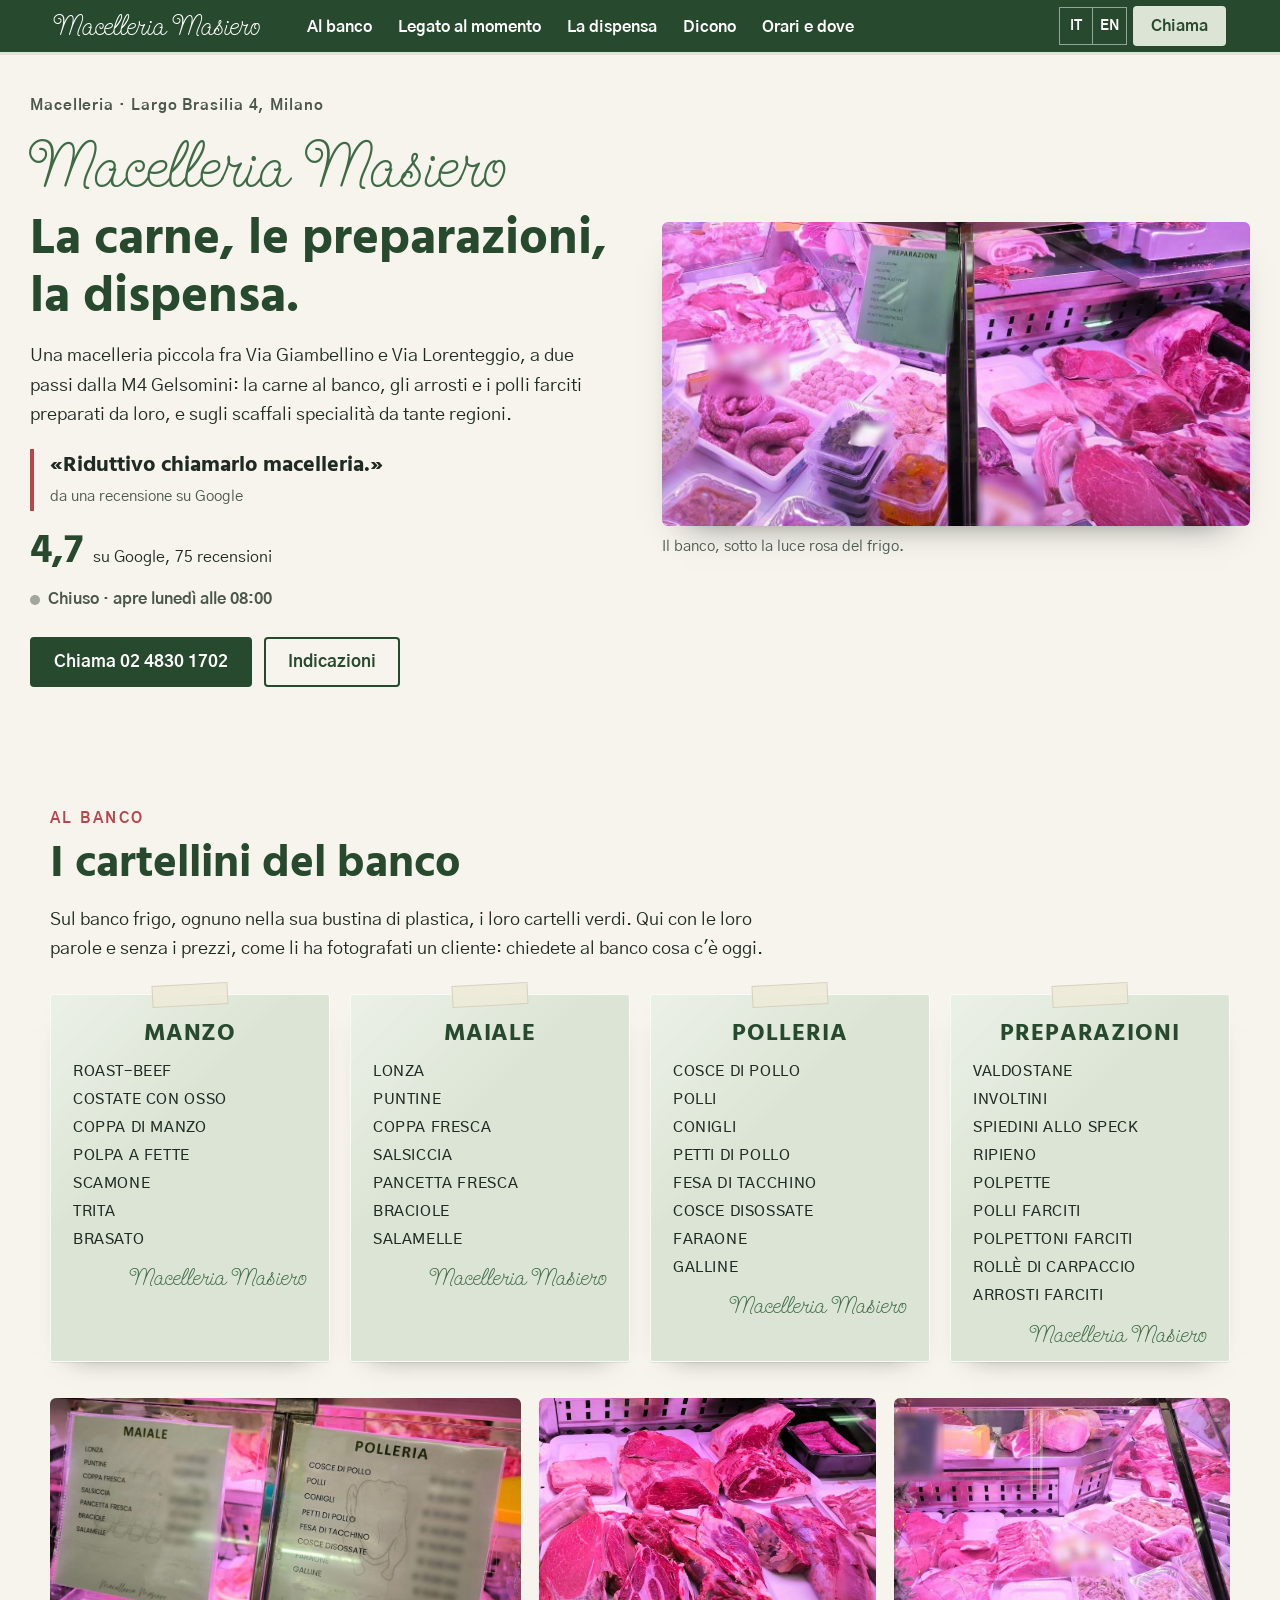
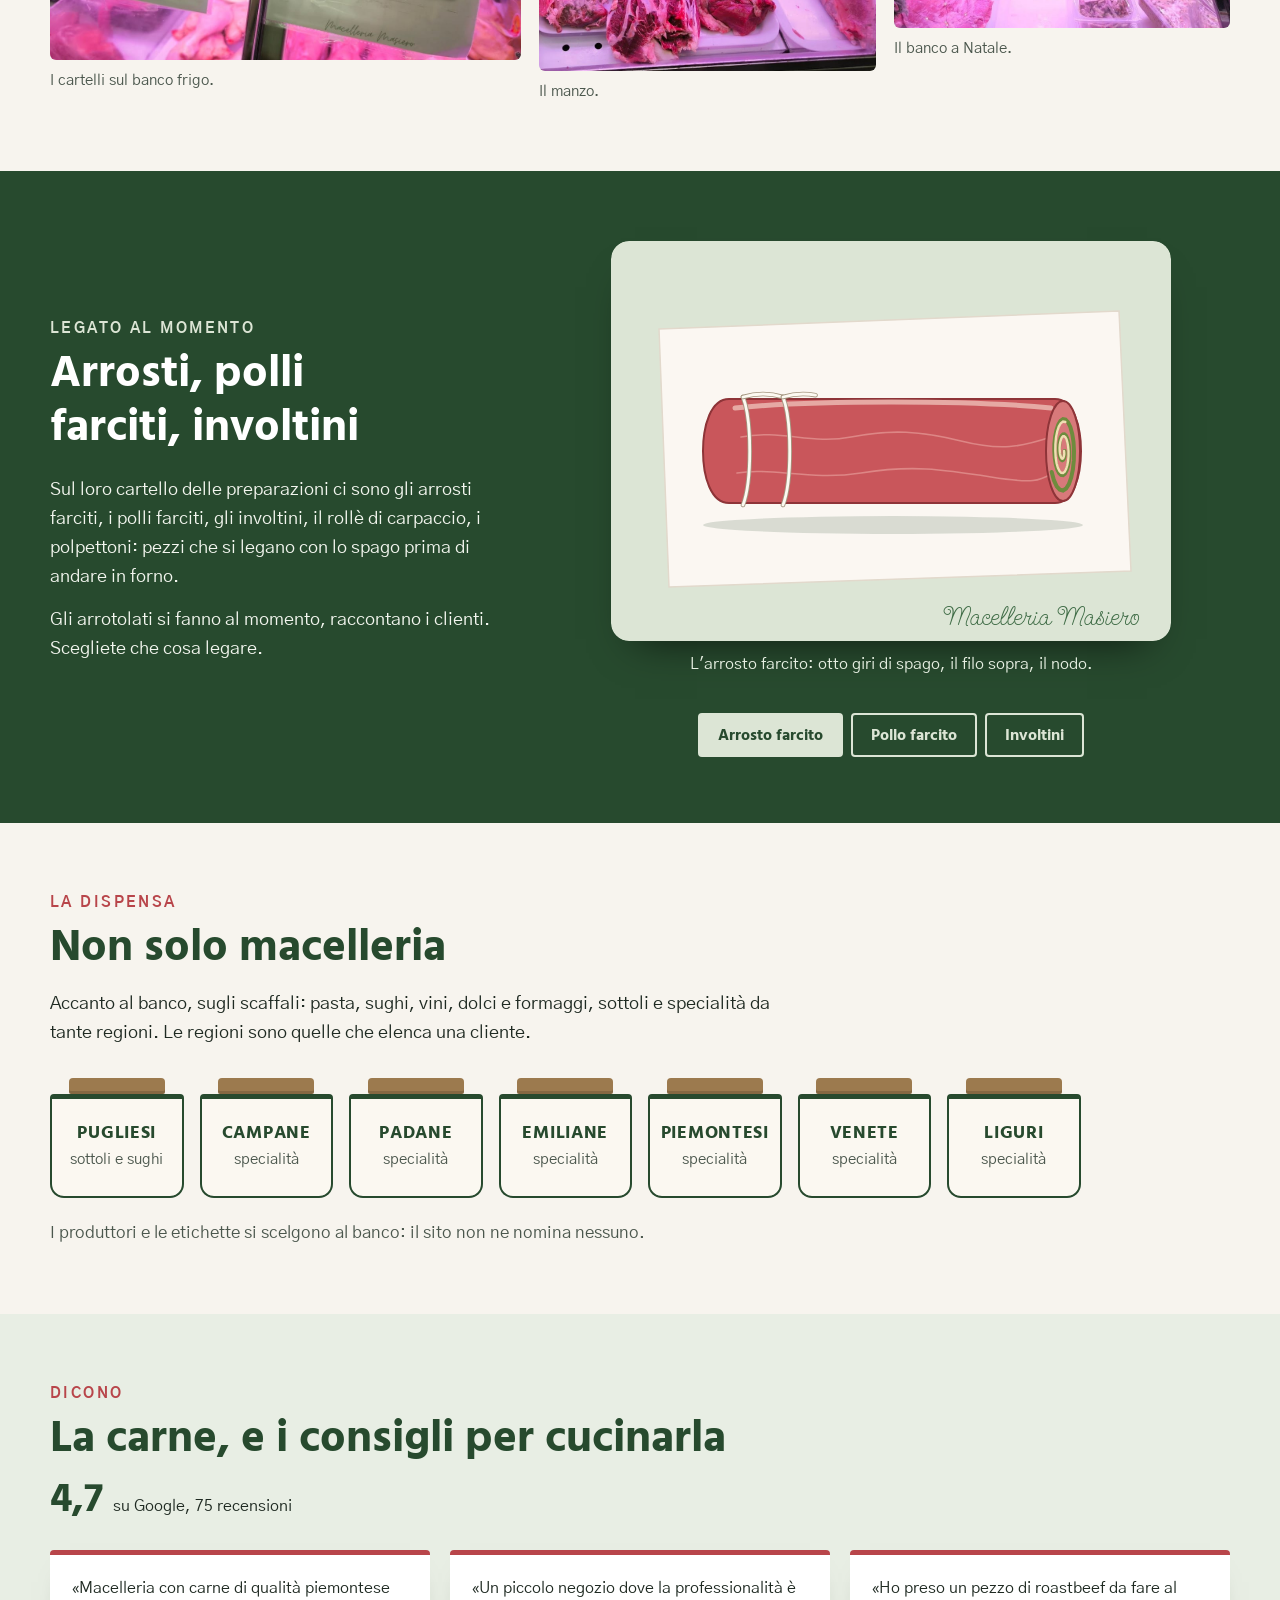
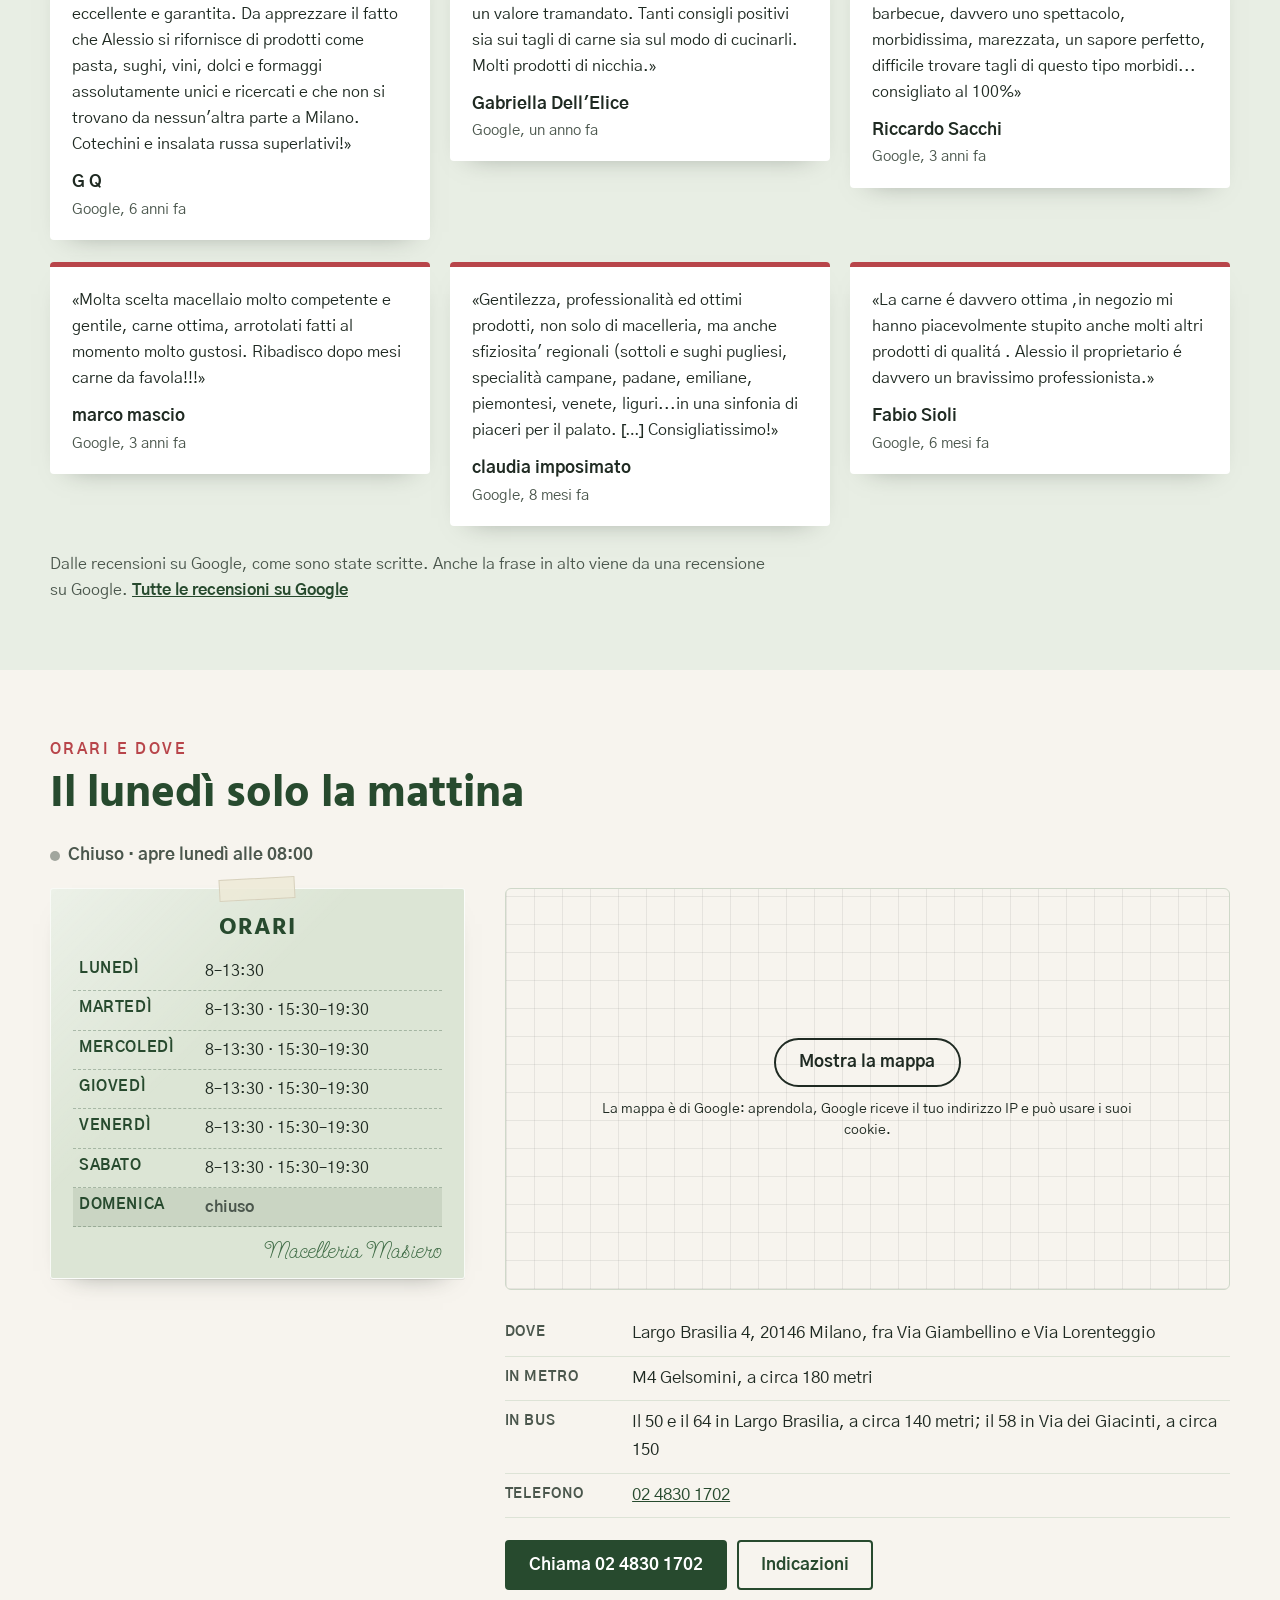
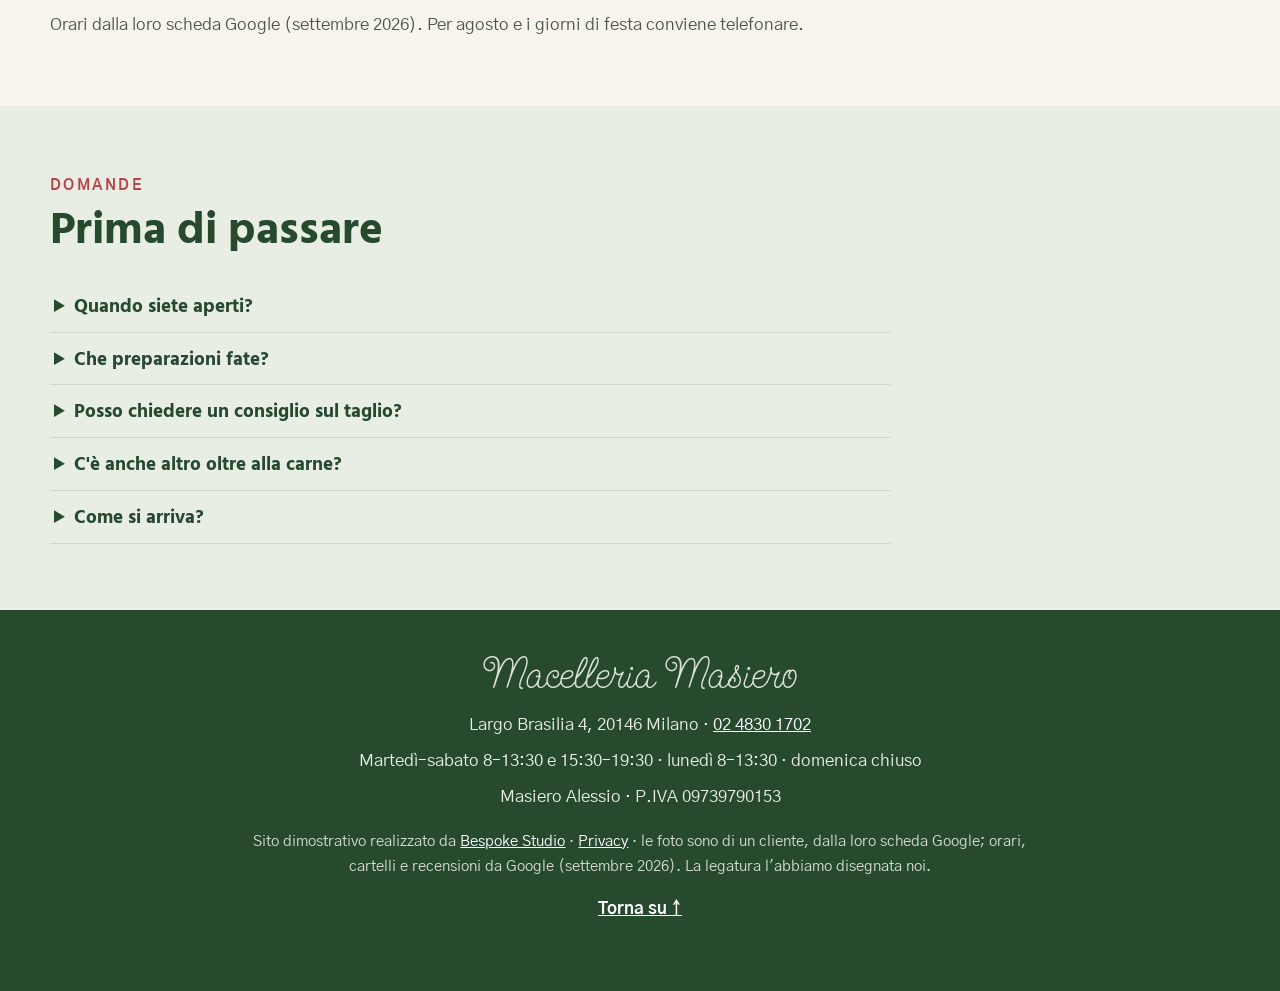
==== commit 4a19896e: "Privacy e pulizia: caratteri sul sito, mappa al clic, informativa, noindex - caratteri copiati nel s" ====
--- a/index.html
+++ b/index.html
@@ -3,6 +3,7 @@
 <head>
 <meta charset="utf-8">
 <meta name="viewport" content="width=device-width, initial-scale=1">
+<meta name="robots" content="noindex">
 <script>(function(){var r=document.documentElement;r.classList.remove('no-js');
 /* la firma: finché main.js non parte sul foglio c'è il pezzo senza spago; se il codice non arriva, dopo 2,5 s è legato (stato finale) */
 try{if(!matchMedia('(prefers-reduced-motion: reduce)').matches){r.classList.add('firma-attesa');window.__attesaLegatura=setTimeout(function(){r.classList.remove('firma-attesa')},2500)}}catch(e){}})()</script>
@@ -20,15 +21,63 @@
 <link rel="icon" href="img/favicon.svg" type="image/svg+xml">
 <link rel="icon" href="img/favicon-32.png" sizes="32x32" type="image/png">
 <link rel="apple-touch-icon" href="img/apple-touch-icon.png">
-<link rel="preconnect" href="https://fonts.googleapis.com">
-<link rel="preconnect" href="https://fonts.gstatic.com" crossorigin>
-<link href="https://fonts.googleapis.com/css2?family=Gothic+A1:wght@400;500;700&amp;family=Hind+Madurai:wght@500;600;700&amp;family=Send+Flowers&amp;display=swap" rel="stylesheet">
+<link rel="stylesheet" href="fonts/fonts.css?v=1">
 <link rel="stylesheet" href="css/styles.css?v=1">
 <script src="https://cdn.jsdelivr.net/npm/gsap@3.12.5/dist/gsap.min.js" defer></script>
 <script src="https://cdn.jsdelivr.net/npm/gsap@3.12.5/dist/ScrollTrigger.min.js" defer></script>
 <script src="js/main.js?v=1" defer></script>
 <script type="application/ld+json">
-{"@context":"https://schema.org","@type":"ButcherShop","name":"Macelleria Masiero","legalName":"Masiero Alessio","vatID":"IT09739790153","description":"Macelleria in Largo Brasilia 4 a Milano: la carne al banco, le preparazioni fatte da loro e una dispensa di specialità regionali.","url":"https://rotenzark.github.io/macelleria-masiero-lorenteggio/","image":"https://rotenzark.github.io/macelleria-masiero-lorenteggio/img/og.jpg","telephone":"+39 02 4830 1702","address":{"@type":"PostalAddress","streetAddress":"Largo Brasilia 4","postalCode":"20146","addressLocality":"Milano","addressRegion":"MI","addressCountry":"IT"},"geo":{"@type":"GeoCoordinates","latitude":45.45139,"longitude":9.13586},"openingHoursSpecification":[{"@type":"OpeningHoursSpecification","dayOfWeek":["Monday","Tuesday","Wednesday","Thursday","Friday","Saturday"],"opens":"08:00","closes":"13:30"},{"@type":"OpeningHoursSpecification","dayOfWeek":["Tuesday","Wednesday","Thursday","Friday","Saturday"],"opens":"15:30","closes":"19:30"}],"aggregateRating":{"@type":"AggregateRating","ratingValue":"4.7","reviewCount":"75","bestRating":"5"}}
+{
+  "@context": "https://schema.org",
+  "@type": "ButcherShop",
+  "name": "Macelleria Masiero",
+  "legalName": "Masiero Alessio",
+  "vatID": "IT09739790153",
+  "description": "Macelleria in Largo Brasilia 4 a Milano: la carne al banco, le preparazioni fatte da loro e una dispensa di specialità regionali.",
+  "url": "https://rotenzark.github.io/macelleria-masiero-lorenteggio/",
+  "image": "https://rotenzark.github.io/macelleria-masiero-lorenteggio/img/og.jpg",
+  "telephone": "+39 02 4830 1702",
+  "address": {
+    "@type": "PostalAddress",
+    "streetAddress": "Largo Brasilia 4",
+    "postalCode": "20146",
+    "addressLocality": "Milano",
+    "addressRegion": "MI",
+    "addressCountry": "IT"
+  },
+  "geo": {
+    "@type": "GeoCoordinates",
+    "latitude": 45.45139,
+    "longitude": 9.13586
+  },
+  "openingHoursSpecification": [
+    {
+      "@type": "OpeningHoursSpecification",
+      "dayOfWeek": [
+        "Monday",
+        "Tuesday",
+        "Wednesday",
+        "Thursday",
+        "Friday",
+        "Saturday"
+      ],
+      "opens": "08:00",
+      "closes": "13:30"
+    },
+    {
+      "@type": "OpeningHoursSpecification",
+      "dayOfWeek": [
+        "Tuesday",
+        "Wednesday",
+        "Thursday",
+        "Friday",
+        "Saturday"
+      ],
+      "opens": "15:30",
+      "closes": "19:30"
+    }
+  ]
+}
 </script>
 <script type="application/ld+json">
 {"@context":"https://schema.org","@type":"FAQPage","mainEntity":[
@@ -243,12 +292,12 @@
       <p class="voto"><b class="voto__n">4,7</b> <span class="voto__su" data-i18n="d.google">su Google, 75 recensioni</span></p>
     </div>
     <ul class="recensioni">
-      <li class="recensione reveal"><p class="recensione__testo">«Macelleria con carne di qualità piemontese eccellente e garantita. Da apprezzare il fatto che Alessio si rifornisce di prodotti come pasta, sughi, vini, dolci e formaggi assolutamente unici e ricercati e che non si trovano da nessun&#39;altra parte a Milano.<br>Cotechini e insalata russa superlativi!»</p><p class="recensione__chi"><b>G Q</b> <span data-i18n="d.g6a">Google, 6 anni fa</span></p></li>
-      <li class="recensione reveal"><p class="recensione__testo">«Un piccolo negozio dove la professionalità è un valore tramandato. Tanti consigli positivi sia sui tagli di carne sia sul modo di cucinarli. Molti prodotti di nicchia.»</p><p class="recensione__chi"><b>Gabriella Dell&#39;Elice</b> <span data-i18n="d.g1a">Google, un anno fa</span></p></li>
-      <li class="recensione reveal"><p class="recensione__testo">«Ho preso un pezzo di roastbeef da fare al barbecue, davvero uno spettacolo, morbidissima, marezzata, un sapore perfetto, difficile trovare tagli di questo tipo morbidi... consigliato al 100%»</p><p class="recensione__chi"><b>Riccardo Sacchi</b> <span data-i18n="d.g3a">Google, 3 anni fa</span></p></li>
-      <li class="recensione reveal"><p class="recensione__testo">«Molta scelta macellaio molto competente e gentile, carne ottima, arrotolati fatti al momento molto gustosi. Ribadisco dopo mesi carne da favola!!!»</p><p class="recensione__chi"><b>marco mascio</b> <span data-i18n="d.g3a">Google, 3 anni fa</span></p></li>
-      <li class="recensione reveal"><p class="recensione__testo">«Gentilezza, professionalità ed ottimi prodotti, non solo di macelleria, ma anche sfiziosita&#39; regionali (sottoli e sughi pugliesi, specialità campane, padane, emiliane, piemontesi, venete, liguri...in una sinfonia di piaceri per il palato. <span class="taglio">[…]</span> Consigliatissimo!»</p><p class="recensione__chi"><b>claudia imposimato</b> <span data-i18n="d.g8m">Google, 8 mesi fa</span></p></li>
-      <li class="recensione reveal"><p class="recensione__testo">«La carne é davvero ottima ,in negozio mi hanno piacevolmente stupito anche molti altri prodotti di qualitá . Alessio il proprietario é davvero un bravissimo professionista.»</p><p class="recensione__chi"><b>Fabio Sioli</b> <span data-i18n="d.g6m">Google, 6 mesi fa</span></p></li>
+      <li class="recensione reveal"><p lang="it" class="recensione__testo">«Macelleria con carne di qualità piemontese eccellente e garantita. Da apprezzare il fatto che Alessio si rifornisce di prodotti come pasta, sughi, vini, dolci e formaggi assolutamente unici e ricercati e che non si trovano da nessun&#39;altra parte a Milano.<br>Cotechini e insalata russa superlativi!»</p><p class="recensione__chi"><b>G Q</b> <span data-i18n="d.g6a">Google, 6 anni fa</span></p></li>
+      <li class="recensione reveal"><p lang="it" class="recensione__testo">«Un piccolo negozio dove la professionalità è un valore tramandato. Tanti consigli positivi sia sui tagli di carne sia sul modo di cucinarli. Molti prodotti di nicchia.»</p><p class="recensione__chi"><b>Gabriella Dell&#39;Elice</b> <span data-i18n="d.g1a">Google, un anno fa</span></p></li>
+      <li class="recensione reveal"><p lang="it" class="recensione__testo">«Ho preso un pezzo di roastbeef da fare al barbecue, davvero uno spettacolo, morbidissima, marezzata, un sapore perfetto, difficile trovare tagli di questo tipo morbidi... consigliato al 100%»</p><p class="recensione__chi"><b>Riccardo Sacchi</b> <span data-i18n="d.g3a">Google, 3 anni fa</span></p></li>
+      <li class="recensione reveal"><p lang="it" class="recensione__testo">«Molta scelta macellaio molto competente e gentile, carne ottima, arrotolati fatti al momento molto gustosi. Ribadisco dopo mesi carne da favola!!!»</p><p class="recensione__chi"><b>marco mascio</b> <span data-i18n="d.g3a">Google, 3 anni fa</span></p></li>
+      <li class="recensione reveal"><p lang="it" class="recensione__testo">«Gentilezza, professionalità ed ottimi prodotti, non solo di macelleria, ma anche sfiziosita&#39; regionali (sottoli e sughi pugliesi, specialità campane, padane, emiliane, piemontesi, venete, liguri...in una sinfonia di piaceri per il palato. <span class="taglio">[…]</span> Consigliatissimo!»</p><p class="recensione__chi"><b>claudia imposimato</b> <span data-i18n="d.g8m">Google, 8 mesi fa</span></p></li>
+      <li class="recensione reveal"><p lang="it" class="recensione__testo">«La carne é davvero ottima ,in negozio mi hanno piacevolmente stupito anche molti altri prodotti di qualitá . Alessio il proprietario é davvero un bravissimo professionista.»</p><p class="recensione__chi"><b>Fabio Sioli</b> <span data-i18n="d.g6m">Google, 6 mesi fa</span></p></li>
     </ul>
     <p class="dicono__nota"><span data-i18n="d.nota">Dalle recensioni su Google, come sono state scritte. Anche la frase in alto viene da una recensione su Google.</span> <a href="https://www.google.com/maps/search/?api=1&amp;query=Masiero+Alessio%2C+Largo+Brasilia+4%2C+Milano" target="_blank" rel="noopener" data-i18n="d.tutte">Tutte le recensioni su Google</a></p>
   </section>
@@ -274,7 +323,7 @@
       </div>
       <div class="dove">
         <div class="cartina reveal">
-          <iframe title="Mappa: Macelleria Masiero, Largo Brasilia 4, Milano" data-i18n-title="o.mappa" src="https://maps.google.com/maps?q=Masiero%20Alessio%2C%20Largo%20Brasilia%204%2C%20Milano&amp;z=16&amp;output=embed" width="600" height="400" loading="lazy" referrerpolicy="no-referrer-when-downgrade"></iframe>
+          <div class="mappa-clic" data-mappa-clic style="--mappa-h: 400px"><template><iframe title="Mappa: Macelleria Masiero, Largo Brasilia 4, Milano" data-i18n-title="o.mappa" src="https://maps.google.com/maps?q=Masiero%20Alessio%2C%20Largo%20Brasilia%204%2C%20Milano&amp;z=16&amp;output=embed" width="600" height="400" loading="lazy" referrerpolicy="no-referrer-when-downgrade"></iframe></template><div class="mappa-clic__velo"><a class="mappa-clic__btn" href="https://www.google.com/maps/dir/?api=1&amp;destination=Masiero+Alessio%2C+Largo+Brasilia+4%2C+Milano" target="_blank" rel="noopener">Mostra la mappa</a><p class="mappa-clic__nota">La mappa è di Google: aprendola, Google riceve il tuo indirizzo IP e può usare i suoi cookie.</p></div></div>
         </div>
         <dl class="indirizzo">
           <div><dt data-i18n="o.dove">Dove</dt><dd data-i18n="o.dovev">Largo Brasilia 4, 20146 Milano, fra Via Giambellino e Via Lorenteggio</dd></div>
@@ -309,7 +358,7 @@
     <p class="piede__dove">Largo Brasilia 4, 20146 Milano · <a href="tel:+390248301702" class="intero">02 4830 1702</a></p>
     <p class="piede__orario" data-i18n="f2.orario">Martedì–sabato 8–13:30 e 15:30–19:30 · lunedì 8–13:30 · domenica chiuso</p>
     <p class="piede__legale">Masiero Alessio · P.IVA 09739790153</p>
-    <p class="piede__cred" data-i18n="f2.cred">Sito dimostrativo realizzato da <a href="https://bespokestud.io" rel="noopener">Bespoke Studio</a> · le foto sono di un cliente, dalla loro scheda Google; orari, cartelli e recensioni da Google (settembre 2026). La legatura l&#39;abbiamo disegnata noi.</p>
+    <p class="piede__cred" data-i18n="f2.cred">Sito dimostrativo realizzato da <a href="https://bespokestud.io" rel="noopener">Bespoke Studio</a> · <a href="privacy.html">Privacy</a> · le foto sono di un cliente, dalla loro scheda Google; orari, cartelli e recensioni da Google (settembre 2026). La legatura l&#39;abbiamo disegnata noi.</p>
     <p><a class="piede__su" href="#inizio" data-i18n="f2.su">Torna su ↑</a></p>
   </div>
 </footer>
@@ -324,5 +373,6 @@
   <img id="lightboxImg" src="" alt="">
 </div>
 
+<script src="js/mappa-clic.js?v=1" defer></script>
 </body>
 </html>
--- a/fonts/fonts.css
+++ b/fonts/fonts.css
@@ -0,0 +1,2506 @@
+/* Caratteri ospitati sul sito: nessuna richiesta a Google Fonts o Fontshare (giro privacy 1/10/2026). Licenze in LICENSE.txt. */
+@font-face {
+  font-family: 'Gothic A1';
+  font-style: normal;
+  font-weight: 400;
+  font-display: swap;
+  src: url(gothica1-v18-CSR94z5ZnPydRjlCCwl6aaU4Qt0V05ZAcgT3T1VKO2vL6LbP.0.woff2) format('woff2');
+  unicode-range: U+f9ca-fa0b, U+ff03-ff05, U+ff07, U+ff0a-ff0b, U+ff0d-ff19, U+ff1b, U+ff1d, U+ff20-ff5b, U+ff5d, U+ffe0-ffe3, U+ffe5-ffe6;
+}
+@font-face {
+  font-family: 'Gothic A1';
+  font-style: normal;
+  font-weight: 400;
+  font-display: swap;
+  src: url(gothica1-v18-CSR94z5ZnPydRjlCCwl6aaU4Qt0V05ZAcgT3T1VKO2vL6LbP.2.woff2) format('woff2');
+  unicode-range: U+d723-d728, U+d72a-d733, U+d735-d748, U+d74a-d74f, U+d752-d753, U+d755-d757, U+d75a-d75f, U+d762-d764, U+d766-d768, U+d76a-d76b, U+d76d-d76f, U+d771-d787, U+d789-d78b, U+d78d-d78f, U+d791-d797, U+d79a, U+d79c, U+d79e-d7a3, U+f900-f909, U+f90b-f92e;
+}
+@font-face {
+  font-family: 'Gothic A1';
+  font-style: normal;
+  font-weight: 400;
+  font-display: swap;
+  src: url(gothica1-v18-CSR94z5ZnPydRjlCCwl6aaU4Qt0V05ZAcgT3T1VKO2vL6LbP.3.woff2) format('woff2');
+  unicode-range: U+d679-d68b, U+d68e-d69e, U+d6a0, U+d6a2-d6a7, U+d6a9-d6c3, U+d6c6-d6c7, U+d6c9-d6cb, U+d6cd-d6d3, U+d6d5-d6d6, U+d6d8-d6e3, U+d6e5-d6e7, U+d6e9-d6fb, U+d6fd-d717, U+d719-d71f, U+d721-d722;
+}
+@font-face {
+  font-family: 'Gothic A1';
+  font-style: normal;
+  font-weight: 400;
+  font-display: swap;
+  src: url(gothica1-v18-CSR94z5ZnPydRjlCCwl6aaU4Qt0V05ZAcgT3T1VKO2vL6LbP.4.woff2) format('woff2');
+  unicode-range: U+d5bc-d5c7, U+d5ca-d5cb, U+d5cd-d5cf, U+d5d1-d5d7, U+d5d9-d5da, U+d5dc, U+d5de-d5e3, U+d5e6-d5e7, U+d5e9-d5eb, U+d5ed-d5f6, U+d5f8, U+d5fa-d5ff, U+d602-d603, U+d605-d607, U+d609-d60f, U+d612-d613, U+d616-d61b, U+d61d-d637, U+d63a-d63b, U+d63d-d63f, U+d641-d647, U+d64a-d64c, U+d64e-d653, U+d656-d657, U+d659-d65b, U+d65d-d666, U+d668, U+d66a-d678;
+}
+@font-face {
+  font-family: 'Gothic A1';
+  font-style: normal;
+  font-weight: 400;
+  font-display: swap;
+  src: url(gothica1-v18-CSR94z5ZnPydRjlCCwl6aaU4Qt0V05ZAcgT3T1VKO2vL6LbP.5.woff2) format('woff2');
+  unicode-range: U+d507, U+d509-d50b, U+d50d-d513, U+d515-d53b, U+d53e-d53f, U+d541-d543, U+d545-d54c, U+d54e, U+d550, U+d552-d557, U+d55a-d55b, U+d55d-d55f, U+d561-d564, U+d566-d567, U+d56a, U+d56c, U+d56e-d573, U+d576-d577, U+d579-d583, U+d585-d586, U+d58a-d5a4, U+d5a6-d5bb;
+}
+@font-face {
+  font-family: 'Gothic A1';
+  font-style: normal;
+  font-weight: 400;
+  font-display: swap;
+  src: url(gothica1-v18-CSR94z5ZnPydRjlCCwl6aaU4Qt0V05ZAcgT3T1VKO2vL6LbP.6.woff2) format('woff2');
+  unicode-range: U+d464-d477, U+d47a-d47b, U+d47d-d47f, U+d481-d487, U+d489-d48a, U+d48c, U+d48e-d4e7, U+d4e9-d503, U+d505-d506;
+}
+@font-face {
+  font-family: 'Gothic A1';
+  font-style: normal;
+  font-weight: 400;
+  font-display: swap;
+  src: url(gothica1-v18-CSR94z5ZnPydRjlCCwl6aaU4Qt0V05ZAcgT3T1VKO2vL6LbP.7.woff2) format('woff2');
+  unicode-range: U+d3bf-d3c7, U+d3ca-d3cf, U+d3d1-d3eb, U+d3ee-d3ef, U+d3f1-d3f3, U+d3f5-d3fb, U+d3fd-d400, U+d402-d45b, U+d45d-d463;
+}
+@font-face {
+  font-family: 'Gothic A1';
+  font-style: normal;
+  font-weight: 400;
+  font-display: swap;
+  src: url(gothica1-v18-CSR94z5ZnPydRjlCCwl6aaU4Qt0V05ZAcgT3T1VKO2vL6LbP.8.woff2) format('woff2');
+  unicode-range: U+d2ff, U+d302-d304, U+d306-d30b, U+d30f, U+d311-d313, U+d315-d31b, U+d31e, U+d322-d324, U+d326-d327, U+d32a-d32b, U+d32d-d32f, U+d331-d337, U+d339-d33c, U+d33e-d37b, U+d37e-d37f, U+d381-d383, U+d385-d38b, U+d38e-d390, U+d392-d397, U+d39a-d39b, U+d39d-d39f, U+d3a1-d3a7, U+d3a9-d3aa, U+d3ac, U+d3ae-d3b3, U+d3b5-d3b7, U+d3b9-d3bb, U+d3bd-d3be;
+}
+@font-face {
+  font-family: 'Gothic A1';
+  font-style: normal;
+  font-weight: 400;
+  font-display: swap;
+  src: url(gothica1-v18-CSR94z5ZnPydRjlCCwl6aaU4Qt0V05ZAcgT3T1VKO2vL6LbP.9.woff2) format('woff2');
+  unicode-range: U+d257-d27f, U+d281-d29b, U+d29d-d29f, U+d2a1-d2ab, U+d2ad-d2b7, U+d2ba-d2bb, U+d2bd-d2bf, U+d2c1-d2c7, U+d2c9-d2ef, U+d2f2-d2f3, U+d2f5-d2f7, U+d2f9-d2fe;
+}
+@font-face {
+  font-family: 'Gothic A1';
+  font-style: normal;
+  font-weight: 400;
+  font-display: swap;
+  src: url(gothica1-v18-CSR94z5ZnPydRjlCCwl6aaU4Qt0V05ZAcgT3T1VKO2vL6LbP.10.woff2) format('woff2');
+  unicode-range: U+d1b4, U+d1b6-d1f3, U+d1f5-d22b, U+d22e-d22f, U+d231-d233, U+d235-d23b, U+d23d-d240, U+d242-d256;
+}
+@font-face {
+  font-family: 'Gothic A1';
+  font-style: normal;
+  font-weight: 400;
+  font-display: swap;
+  src: url(gothica1-v18-CSR94z5ZnPydRjlCCwl6aaU4Qt0V05ZAcgT3T1VKO2vL6LbP.11.woff2) format('woff2');
+  unicode-range: U+d105-d12f, U+d132-d133, U+d135-d137, U+d139-d13f, U+d141-d142, U+d144, U+d146-d14b, U+d14e-d14f, U+d151-d153, U+d155-d15b, U+d15e-d187, U+d189-d19f, U+d1a2-d1a3, U+d1a5-d1a7, U+d1a9-d1af, U+d1b2-d1b3;
+}
+@font-face {
+  font-family: 'Gothic A1';
+  font-style: normal;
+  font-weight: 400;
+  font-display: swap;
+  src: url(gothica1-v18-CSR94z5ZnPydRjlCCwl6aaU4Qt0V05ZAcgT3T1VKO2vL6LbP.12.woff2) format('woff2');
+  unicode-range: U+d04b-d04f, U+d051-d057, U+d059-d06b, U+d06d-d06f, U+d071-d073, U+d075-d07b, U+d07e-d0a3, U+d0a6-d0a7, U+d0a9-d0ab, U+d0ad-d0b3, U+d0b6, U+d0b8, U+d0ba-d0bf, U+d0c2-d0c3, U+d0c5-d0c7, U+d0c9-d0cf, U+d0d2, U+d0d6-d0db, U+d0de-d0df, U+d0e1-d0e3, U+d0e5-d0eb, U+d0ee-d0f0, U+d0f2-d104;
+}
+@font-face {
+  font-family: 'Gothic A1';
+  font-style: normal;
+  font-weight: 400;
+  font-display: swap;
+  src: url(gothica1-v18-CSR94z5ZnPydRjlCCwl6aaU4Qt0V05ZAcgT3T1VKO2vL6LbP.13.woff2) format('woff2');
+  unicode-range: U+cfa2-cfc3, U+cfc5-cfdf, U+cfe2-cfe3, U+cfe5-cfe7, U+cfe9-cff4, U+cff6-cffb, U+cffd-cfff, U+d001-d003, U+d005-d017, U+d019-d033, U+d036-d037, U+d039-d03b, U+d03d-d04a;
+}
+@font-face {
+  font-family: 'Gothic A1';
+  font-style: normal;
+  font-weight: 400;
+  font-display: swap;
+  src: url(gothica1-v18-CSR94z5ZnPydRjlCCwl6aaU4Qt0V05ZAcgT3T1VKO2vL6LbP.14.woff2) format('woff2');
+  unicode-range: U+cef0-cef3, U+cef6, U+cef9-ceff, U+cf01-cf03, U+cf05-cf07, U+cf09-cf0f, U+cf11-cf12, U+cf14-cf1b, U+cf1d-cf1f, U+cf21-cf2f, U+cf31-cf53, U+cf56-cf57, U+cf59-cf5b, U+cf5d-cf63, U+cf66, U+cf68, U+cf6a-cf6f, U+cf71-cf84, U+cf86-cf8b, U+cf8d-cfa1;
+}
+@font-face {
+  font-family: 'Gothic A1';
+  font-style: normal;
+  font-weight: 400;
+  font-display: swap;
+  src: url(gothica1-v18-CSR94z5ZnPydRjlCCwl6aaU4Qt0V05ZAcgT3T1VKO2vL6LbP.15.woff2) format('woff2');
+  unicode-range: U+ce3c-ce57, U+ce5a-ce5b, U+ce5d-ce5f, U+ce61-ce67, U+ce6a, U+ce6c, U+ce6e-ce73, U+ce76-ce77, U+ce79-ce7b, U+ce7d-ce83, U+ce85-ce88, U+ce8a-ce8f, U+ce91-ce93, U+ce95-ce97, U+ce99-ce9f, U+cea2, U+cea4-ceab, U+cead-cee3, U+cee6-cee7, U+cee9-ceeb, U+ceed-ceef;
+}
+@font-face {
+  font-family: 'Gothic A1';
+  font-style: normal;
+  font-weight: 400;
+  font-display: swap;
+  src: url(gothica1-v18-CSR94z5ZnPydRjlCCwl6aaU4Qt0V05ZAcgT3T1VKO2vL6LbP.16.woff2) format('woff2');
+  unicode-range: U+cd92-cd93, U+cd96-cd97, U+cd99-cd9b, U+cd9d-cda3, U+cda6-cda8, U+cdaa-cdaf, U+cdb1-cdc3, U+cdc5-cdcb, U+cdcd-cde7, U+cde9-ce03, U+ce05-ce1f, U+ce22-ce34, U+ce36-ce3b;
+}
+@font-face {
+  font-family: 'Gothic A1';
+  font-style: normal;
+  font-weight: 400;
+  font-display: swap;
+  src: url(gothica1-v18-CSR94z5ZnPydRjlCCwl6aaU4Qt0V05ZAcgT3T1VKO2vL6LbP.17.woff2) format('woff2');
+  unicode-range: U+ccef-cd07, U+cd0a-cd0b, U+cd0d-cd1a, U+cd1c, U+cd1e-cd2b, U+cd2d-cd5b, U+cd5d-cd77, U+cd79-cd91;
+}
+@font-face {
+  font-family: 'Gothic A1';
+  font-style: normal;
+  font-weight: 400;
+  font-display: swap;
+  src: url(gothica1-v18-CSR94z5ZnPydRjlCCwl6aaU4Qt0V05ZAcgT3T1VKO2vL6LbP.18.woff2) format('woff2');
+  unicode-range: U+cc3f-cc43, U+cc46-cc47, U+cc49-cc4b, U+cc4d-cc53, U+cc55-cc58, U+cc5a-cc5f, U+cc61-cc97, U+cc9a-cc9b, U+cc9d-cc9f, U+cca1-cca7, U+ccaa, U+ccac, U+ccae-ccb3, U+ccb6-ccb7, U+ccb9-ccbb, U+ccbd-cccf, U+ccd1-cce3, U+cce5-ccee;
+}
+@font-face {
+  font-family: 'Gothic A1';
+  font-style: normal;
+  font-weight: 400;
+  font-display: swap;
+  src: url(gothica1-v18-CSR94z5ZnPydRjlCCwl6aaU4Qt0V05ZAcgT3T1VKO2vL6LbP.19.woff2) format('woff2');
+  unicode-range: U+cb91-cbd3, U+cbd5-cbe3, U+cbe5-cc0b, U+cc0e-cc0f, U+cc11-cc13, U+cc15-cc1b, U+cc1d-cc20, U+cc23-cc27, U+cc2a-cc2b, U+cc2d, U+cc2f, U+cc31-cc37, U+cc3a, U+cc3c;
+}
+@font-face {
+  font-family: 'Gothic A1';
+  font-style: normal;
+  font-weight: 400;
+  font-display: swap;
+  src: url(gothica1-v18-CSR94z5ZnPydRjlCCwl6aaU4Qt0V05ZAcgT3T1VKO2vL6LbP.20.woff2) format('woff2');
+  unicode-range: U+caf4-cb47, U+cb4a-cb90;
+}
+@font-face {
+  font-family: 'Gothic A1';
+  font-style: normal;
+  font-weight: 400;
+  font-display: swap;
+  src: url(gothica1-v18-CSR94z5ZnPydRjlCCwl6aaU4Qt0V05ZAcgT3T1VKO2vL6LbP.21.woff2) format('woff2');
+  unicode-range: U+ca4a-ca4b, U+ca4e-ca4f, U+ca51-ca53, U+ca55-ca5b, U+ca5d-ca60, U+ca62-ca83, U+ca85-cabb, U+cabe-cabf, U+cac1-cac3, U+cac5-cacb, U+cacd-cad0, U+cad2, U+cad4-cad8, U+cada-caf3;
+}
+@font-face {
+  font-family: 'Gothic A1';
+  font-style: normal;
+  font-weight: 400;
+  font-display: swap;
+  src: url(gothica1-v18-CSR94z5ZnPydRjlCCwl6aaU4Qt0V05ZAcgT3T1VKO2vL6LbP.22.woff2) format('woff2');
+  unicode-range: U+c996-c997, U+c99a-c99c, U+c99e-c9bf, U+c9c2-c9c3, U+c9c5-c9c7, U+c9c9-c9cf, U+c9d2, U+c9d4, U+c9d7-c9d8, U+c9db, U+c9de-c9df, U+c9e1-c9e3, U+c9e5-c9e6, U+c9e8-c9eb, U+c9ee-c9f0, U+c9f2-c9f7, U+c9f9-ca0b, U+ca0d-ca28, U+ca2a-ca49;
+}
+@font-face {
+  font-family: 'Gothic A1';
+  font-style: normal;
+  font-weight: 400;
+  font-display: swap;
+  src: url(gothica1-v18-CSR94z5ZnPydRjlCCwl6aaU4Qt0V05ZAcgT3T1VKO2vL6LbP.23.woff2) format('woff2');
+  unicode-range: U+c8e9-c8f4, U+c8f6-c8fb, U+c8fe-c8ff, U+c901-c903, U+c905-c90b, U+c90e-c910, U+c912-c917, U+c919-c92b, U+c92d-c94f, U+c951-c953, U+c955-c96b, U+c96d-c973, U+c975-c987, U+c98a-c98b, U+c98d-c98f, U+c991-c995;
+}
+@font-face {
+  font-family: 'Gothic A1';
+  font-style: normal;
+  font-weight: 400;
+  font-display: swap;
+  src: url(gothica1-v18-CSR94z5ZnPydRjlCCwl6aaU4Qt0V05ZAcgT3T1VKO2vL6LbP.24.woff2) format('woff2');
+  unicode-range: U+c841-c84b, U+c84d-c86f, U+c872-c873, U+c875-c877, U+c879-c87f, U+c882-c884, U+c887-c88a, U+c88d-c8c3, U+c8c5-c8df, U+c8e1-c8e8;
+}
+@font-face {
+  font-family: 'Gothic A1';
+  font-style: normal;
+  font-weight: 400;
+  font-display: swap;
+  src: url(gothica1-v18-CSR94z5ZnPydRjlCCwl6aaU4Qt0V05ZAcgT3T1VKO2vL6LbP.25.woff2) format('woff2');
+  unicode-range: U+c779-c77b, U+c77e-c782, U+c786, U+c78b, U+c78d, U+c78f, U+c792-c793, U+c795, U+c797, U+c799-c79f, U+c7a2, U+c7a7-c7ab, U+c7ae-c7bb, U+c7bd-c7c0, U+c7c2-c7c7, U+c7c9-c7dc, U+c7de-c7ff, U+c802-c803, U+c805-c807, U+c809, U+c80b-c80f, U+c812, U+c814, U+c817-c81b, U+c81e-c81f, U+c821-c823, U+c825-c82e, U+c830-c837, U+c839-c83b, U+c83d-c840;
+}
+@font-face {
+  font-family: 'Gothic A1';
+  font-style: normal;
+  font-weight: 400;
+  font-display: swap;
+  src: url(gothica1-v18-CSR94z5ZnPydRjlCCwl6aaU4Qt0V05ZAcgT3T1VKO2vL6LbP.26.woff2) format('woff2');
+  unicode-range: U+c6bb-c6bf, U+c6c2, U+c6c4, U+c6c6-c6cb, U+c6ce-c6cf, U+c6d1-c6d3, U+c6d5-c6db, U+c6dd-c6df, U+c6e1-c6e7, U+c6e9-c6eb, U+c6ed-c6ef, U+c6f1-c6f8, U+c6fa-c703, U+c705-c707, U+c709-c70b, U+c70d-c716, U+c718, U+c71a-c71f, U+c722-c723, U+c725-c727, U+c729-c734, U+c736-c73b, U+c73e-c73f, U+c741-c743, U+c745-c74b, U+c74e-c750, U+c752-c757, U+c759-c773, U+c776-c777;
+}
+@font-face {
+  font-family: 'Gothic A1';
+  font-style: normal;
+  font-weight: 400;
+  font-display: swap;
+  src: url(gothica1-v18-CSR94z5ZnPydRjlCCwl6aaU4Qt0V05ZAcgT3T1VKO2vL6LbP.27.woff2) format('woff2');
+  unicode-range: U+c5f5-c5fb, U+c5fe, U+c602-c605, U+c607, U+c609-c60f, U+c611-c61a, U+c61c-c623, U+c626-c627, U+c629-c62b, U+c62d, U+c62f-c632, U+c636, U+c638, U+c63a-c63f, U+c642-c643, U+c645-c647, U+c649-c652, U+c656-c65b, U+c65d-c65f, U+c661-c663, U+c665-c677, U+c679-c67b, U+c67d-c693, U+c696-c697, U+c699-c69b, U+c69d-c6a3, U+c6a6, U+c6a8, U+c6aa-c6af, U+c6b2-c6b3, U+c6b5-c6b7, U+c6b9-c6ba;
+}
+@font-face {
+  font-family: 'Gothic A1';
+  font-style: normal;
+  font-weight: 400;
+  font-display: swap;
+  src: url(gothica1-v18-CSR94z5ZnPydRjlCCwl6aaU4Qt0V05ZAcgT3T1VKO2vL6LbP.28.woff2) format('woff2');
+  unicode-range: U+c517-c527, U+c52a-c52b, U+c52d-c52f, U+c531-c538, U+c53a, U+c53c, U+c53e-c543, U+c546-c547, U+c54b, U+c54d-c552, U+c556, U+c55a-c55b, U+c55d, U+c55f, U+c562-c563, U+c565-c567, U+c569-c56f, U+c572, U+c574, U+c576-c57b, U+c57e-c57f, U+c581-c583, U+c585-c586, U+c588-c58b, U+c58e, U+c590, U+c592-c596, U+c599-c5b3, U+c5b6-c5b7, U+c5ba, U+c5be-c5c3, U+c5ca-c5cb, U+c5cd, U+c5cf, U+c5d2-c5d3, U+c5d5-c5d7, U+c5d9-c5df, U+c5e1-c5e2, U+c5e4, U+c5e6-c5eb, U+c5ef, U+c5f1-c5f3;
+}
+@font-face {
+  font-family: 'Gothic A1';
+  font-style: normal;
+  font-weight: 400;
+  font-display: swap;
+  src: url(gothica1-v18-CSR94z5ZnPydRjlCCwl6aaU4Qt0V05ZAcgT3T1VKO2vL6LbP.29.woff2) format('woff2');
+  unicode-range: U+c475-c4ef, U+c4f2-c4f3, U+c4f5-c4f7, U+c4f9-c4ff, U+c502-c50b, U+c50d-c516;
+}
+@font-face {
+  font-family: 'Gothic A1';
+  font-style: normal;
+  font-weight: 400;
+  font-display: swap;
+  src: url(gothica1-v18-CSR94z5ZnPydRjlCCwl6aaU4Qt0V05ZAcgT3T1VKO2vL6LbP.30.woff2) format('woff2');
+  unicode-range: U+c3d0-c3d7, U+c3da-c3db, U+c3dd-c3de, U+c3e1-c3ec, U+c3ee-c3f3, U+c3f5-c42b, U+c42d-c463, U+c466-c474;
+}
+@font-face {
+  font-family: 'Gothic A1';
+  font-style: normal;
+  font-weight: 400;
+  font-display: swap;
+  src: url(gothica1-v18-CSR94z5ZnPydRjlCCwl6aaU4Qt0V05ZAcgT3T1VKO2vL6LbP.31.woff2) format('woff2');
+  unicode-range: U+c32b-c367, U+c36a-c36b, U+c36d-c36f, U+c371-c377, U+c37a-c37b, U+c37e-c383, U+c385-c387, U+c389-c3cf;
+}
+@font-face {
+  font-family: 'Gothic A1';
+  font-style: normal;
+  font-weight: 400;
+  font-display: swap;
+  src: url(gothica1-v18-CSR94z5ZnPydRjlCCwl6aaU4Qt0V05ZAcgT3T1VKO2vL6LbP.32.woff2) format('woff2');
+  unicode-range: U+c26a-c26b, U+c26d-c26f, U+c271-c273, U+c275-c27b, U+c27e-c287, U+c289-c28f, U+c291-c297, U+c299-c29a, U+c29c-c2a3, U+c2a5-c2a7, U+c2a9-c2ab, U+c2ad-c2b3, U+c2b6, U+c2b8, U+c2ba-c2bb, U+c2bd-c2db, U+c2de-c2df, U+c2e1-c2e2, U+c2e5-c2ea, U+c2ee, U+c2f0, U+c2f2-c2f5, U+c2f7, U+c2fa-c2fb, U+c2fd-c2ff, U+c301-c307, U+c309-c30c, U+c30e-c312, U+c315-c323, U+c325-c328, U+c32a;
+}
+@font-face {
+  font-family: 'Gothic A1';
+  font-style: normal;
+  font-weight: 400;
+  font-display: swap;
+  src: url(gothica1-v18-CSR94z5ZnPydRjlCCwl6aaU4Qt0V05ZAcgT3T1VKO2vL6LbP.33.woff2) format('woff2');
+  unicode-range: U+c1bc-c1c3, U+c1c5-c1df, U+c1e1-c1fb, U+c1fd-c203, U+c205-c20c, U+c20e, U+c210-c217, U+c21a-c21b, U+c21d-c21e, U+c221-c227, U+c229-c22a, U+c22c, U+c22e, U+c230, U+c233-c24f, U+c251-c257, U+c259-c269;
+}
+@font-face {
+  font-family: 'Gothic A1';
+  font-style: normal;
+  font-weight: 400;
+  font-display: swap;
+  src: url(gothica1-v18-CSR94z5ZnPydRjlCCwl6aaU4Qt0V05ZAcgT3T1VKO2vL6LbP.34.woff2) format('woff2');
+  unicode-range: U+c101-c11b, U+c11f, U+c121-c123, U+c125-c12b, U+c12e, U+c132-c137, U+c13a-c13b, U+c13d-c13f, U+c141-c147, U+c14a, U+c14c-c153, U+c155-c157, U+c159-c15b, U+c15d-c166, U+c169-c16f, U+c171-c177, U+c179-c18b, U+c18e-c18f, U+c191-c193, U+c195-c19b, U+c19d-c19e, U+c1a0, U+c1a2-c1a4, U+c1a6-c1bb;
+}
+@font-face {
+  font-family: 'Gothic A1';
+  font-style: normal;
+  font-weight: 400;
+  font-display: swap;
+  src: url(gothica1-v18-CSR94z5ZnPydRjlCCwl6aaU4Qt0V05ZAcgT3T1VKO2vL6LbP.35.woff2) format('woff2');
+  unicode-range: U+c049-c057, U+c059-c05b, U+c05d-c05f, U+c061-c067, U+c069-c08f, U+c091-c0ab, U+c0ae-c0af, U+c0b1-c0b3, U+c0b5, U+c0b7-c0bb, U+c0be, U+c0c2-c0c7, U+c0ca-c0cb, U+c0cd-c0cf, U+c0d1-c0d7, U+c0d9-c0da, U+c0dc, U+c0de-c0e3, U+c0e5-c0eb, U+c0ed-c0f3, U+c0f6, U+c0f8, U+c0fa-c0ff;
+}
+@font-face {
+  font-family: 'Gothic A1';
+  font-style: normal;
+  font-weight: 400;
+  font-display: swap;
+  src: url(gothica1-v18-CSR94z5ZnPydRjlCCwl6aaU4Qt0V05ZAcgT3T1VKO2vL6LbP.36.woff2) format('woff2');
+  unicode-range: U+bfa7-bfaf, U+bfb1-bfc4, U+bfc6-bfcb, U+bfce-bfcf, U+bfd1-bfd3, U+bfd5-bfdb, U+bfdd-c048;
+}
+@font-face {
+  font-family: 'Gothic A1';
+  font-style: normal;
+  font-weight: 400;
+  font-display: swap;
+  src: url(gothica1-v18-CSR94z5ZnPydRjlCCwl6aaU4Qt0V05ZAcgT3T1VKO2vL6LbP.37.woff2) format('woff2');
+  unicode-range: U+bf07, U+bf09-bf3f, U+bf41-bf4f, U+bf52-bf54, U+bf56-bfa6;
+}
+@font-face {
+  font-family: 'Gothic A1';
+  font-style: normal;
+  font-weight: 400;
+  font-display: swap;
+  src: url(gothica1-v18-CSR94z5ZnPydRjlCCwl6aaU4Qt0V05ZAcgT3T1VKO2vL6LbP.38.woff2) format('woff2');
+  unicode-range: U+be56, U+be58, U+be5c-be5f, U+be62-be63, U+be65-be67, U+be69-be74, U+be76-be7b, U+be7e-be7f, U+be81-be8e, U+be90, U+be92-bea7, U+bea9-becf, U+bed2-bed3, U+bed5-bed6, U+bed9-bee3, U+bee6-bf06;
+}
+@font-face {
+  font-family: 'Gothic A1';
+  font-style: normal;
+  font-weight: 400;
+  font-display: swap;
+  src: url(gothica1-v18-CSR94z5ZnPydRjlCCwl6aaU4Qt0V05ZAcgT3T1VKO2vL6LbP.39.woff2) format('woff2');
+  unicode-range: U+bdb0-bdd3, U+bdd5-bdef, U+bdf1-be0b, U+be0d-be0f, U+be11-be13, U+be15-be43, U+be46-be47, U+be49-be4b, U+be4d-be53;
+}
+@font-face {
+  font-family: 'Gothic A1';
+  font-style: normal;
+  font-weight: 400;
+  font-display: swap;
+  src: url(gothica1-v18-CSR94z5ZnPydRjlCCwl6aaU4Qt0V05ZAcgT3T1VKO2vL6LbP.40.woff2) format('woff2');
+  unicode-range: U+bd03, U+bd06, U+bd08, U+bd0a-bd0f, U+bd11-bd22, U+bd25-bd47, U+bd49-bd58, U+bd5a-bd7f, U+bd82-bd83, U+bd85-bd87, U+bd8a-bd8f, U+bd91-bd92, U+bd94, U+bd96-bd98, U+bd9a-bdaf;
+}
+@font-face {
+  font-family: 'Gothic A1';
+  font-style: normal;
+  font-weight: 400;
+  font-display: swap;
+  src: url(gothica1-v18-CSR94z5ZnPydRjlCCwl6aaU4Qt0V05ZAcgT3T1VKO2vL6LbP.41.woff2) format('woff2');
+  unicode-range: U+bc4e-bc83, U+bc86-bc87, U+bc89-bc8b, U+bc8d-bc93, U+bc96, U+bc98, U+bc9b-bc9f, U+bca2-bca3, U+bca5-bca7, U+bca9-bcb2, U+bcb4-bcbb, U+bcbe-bcbf, U+bcc1-bcc3, U+bcc5-bccc, U+bcce-bcd0, U+bcd2-bcd4, U+bcd6-bcf3, U+bcf7, U+bcf9-bcfb, U+bcfd-bd02;
+}
+@font-face {
+  font-family: 'Gothic A1';
+  font-style: normal;
+  font-weight: 400;
+  font-display: swap;
+  src: url(gothica1-v18-CSR94z5ZnPydRjlCCwl6aaU4Qt0V05ZAcgT3T1VKO2vL6LbP.42.woff2) format('woff2');
+  unicode-range: U+bb90-bba3, U+bba5-bbab, U+bbad-bbbf, U+bbc1-bbf7, U+bbfa-bbfb, U+bbfd-bbfe, U+bc01-bc07, U+bc09-bc0a, U+bc0e, U+bc10, U+bc12-bc13, U+bc17, U+bc19-bc1a, U+bc1e, U+bc20-bc23, U+bc26, U+bc28, U+bc2a-bc2c, U+bc2e-bc2f, U+bc32-bc33, U+bc35-bc37, U+bc39-bc3f, U+bc41-bc42, U+bc44, U+bc46-bc48, U+bc4a-bc4d;
+}
+@font-face {
+  font-family: 'Gothic A1';
+  font-style: normal;
+  font-weight: 400;
+  font-display: swap;
+  src: url(gothica1-v18-CSR94z5ZnPydRjlCCwl6aaU4Qt0V05ZAcgT3T1VKO2vL6LbP.43.woff2) format('woff2');
+  unicode-range: U+bae6-bafb, U+bafd-bb17, U+bb19-bb33, U+bb37, U+bb39-bb3a, U+bb3d-bb43, U+bb45-bb46, U+bb48, U+bb4a-bb4f, U+bb51-bb53, U+bb55-bb57, U+bb59-bb62, U+bb64-bb8f;
+}
+@font-face {
+  font-family: 'Gothic A1';
+  font-style: normal;
+  font-weight: 400;
+  font-display: swap;
+  src: url(gothica1-v18-CSR94z5ZnPydRjlCCwl6aaU4Qt0V05ZAcgT3T1VKO2vL6LbP.44.woff2) format('woff2');
+  unicode-range: U+ba30-ba37, U+ba3a-ba3b, U+ba3d-ba3f, U+ba41-ba47, U+ba49-ba4a, U+ba4c, U+ba4e-ba53, U+ba56-ba57, U+ba59-ba5b, U+ba5d-ba63, U+ba65-ba66, U+ba68-ba6f, U+ba71-ba73, U+ba75-ba77, U+ba79-ba84, U+ba86, U+ba88-baa7, U+baaa, U+baad-baaf, U+bab1-bab7, U+baba, U+babc, U+babe-bae5;
+}
+@font-face {
+  font-family: 'Gothic A1';
+  font-style: normal;
+  font-weight: 400;
+  font-display: swap;
+  src: url(gothica1-v18-CSR94z5ZnPydRjlCCwl6aaU4Qt0V05ZAcgT3T1VKO2vL6LbP.45.woff2) format('woff2');
+  unicode-range: U+b96e-b973, U+b976-b977, U+b979-b97b, U+b97d-b983, U+b986, U+b988, U+b98a-b98d, U+b98f-b9ab, U+b9ae-b9af, U+b9b1-b9b3, U+b9b5-b9bb, U+b9be, U+b9c0, U+b9c2-b9c7, U+b9ca-b9cb, U+b9cd, U+b9d2-b9d7, U+b9da, U+b9dc, U+b9df-b9e0, U+b9e2, U+b9e6-b9e7, U+b9e9-b9f3, U+b9f6, U+b9f8, U+b9fb-ba2f;
+}
+@font-face {
+  font-family: 'Gothic A1';
+  font-style: normal;
+  font-weight: 400;
+  font-display: swap;
+  src: url(gothica1-v18-CSR94z5ZnPydRjlCCwl6aaU4Qt0V05ZAcgT3T1VKO2vL6LbP.46.woff2) format('woff2');
+  unicode-range: U+b8bf-b8cb, U+b8cd-b8e0, U+b8e2-b8e7, U+b8ea-b8eb, U+b8ed-b8ef, U+b8f1-b8f7, U+b8fa, U+b8fc, U+b8fe-b903, U+b905-b917, U+b919-b91f, U+b921-b93b, U+b93d-b957, U+b95a-b95b, U+b95d-b95f, U+b961-b967, U+b969-b96c;
+}
+@font-face {
+  font-family: 'Gothic A1';
+  font-style: normal;
+  font-weight: 400;
+  font-display: swap;
+  src: url(gothica1-v18-CSR94z5ZnPydRjlCCwl6aaU4Qt0V05ZAcgT3T1VKO2vL6LbP.47.woff2) format('woff2');
+  unicode-range: U+b80d-b80f, U+b811-b817, U+b81a, U+b81c-b823, U+b826-b827, U+b829-b82b, U+b82d-b833, U+b836, U+b83a-b83f, U+b841-b85b, U+b85e-b85f, U+b861-b863, U+b865-b86b, U+b86e, U+b870, U+b872-b8af, U+b8b1-b8be;
+}
+@font-face {
+  font-family: 'Gothic A1';
+  font-style: normal;
+  font-weight: 400;
+  font-display: swap;
+  src: url(gothica1-v18-CSR94z5ZnPydRjlCCwl6aaU4Qt0V05ZAcgT3T1VKO2vL6LbP.48.woff2) format('woff2');
+  unicode-range: U+b74d-b75f, U+b761-b763, U+b765-b774, U+b776-b77b, U+b77e-b77f, U+b781-b783, U+b785-b78b, U+b78e, U+b792-b796, U+b79a-b79b, U+b79d-b7a7, U+b7aa, U+b7ae-b7b3, U+b7b6-b7c8, U+b7ca-b7eb, U+b7ee-b7ef, U+b7f1-b7f3, U+b7f5-b7fb, U+b7fe, U+b802-b806, U+b80a-b80b;
+}
+@font-face {
+  font-family: 'Gothic A1';
+  font-style: normal;
+  font-weight: 400;
+  font-display: swap;
+  src: url(gothica1-v18-CSR94z5ZnPydRjlCCwl6aaU4Qt0V05ZAcgT3T1VKO2vL6LbP.49.woff2) format('woff2');
+  unicode-range: U+b6a7-b6aa, U+b6ac-b6b0, U+b6b2-b6ef, U+b6f1-b727, U+b72a-b72b, U+b72d-b72e, U+b731-b737, U+b739-b73a, U+b73c-b743, U+b745-b74c;
+}
+@font-face {
+  font-family: 'Gothic A1';
+  font-style: normal;
+  font-weight: 400;
+  font-display: swap;
+  src: url(gothica1-v18-CSR94z5ZnPydRjlCCwl6aaU4Qt0V05ZAcgT3T1VKO2vL6LbP.50.woff2) format('woff2');
+  unicode-range: U+b605-b60f, U+b612-b617, U+b619-b624, U+b626-b69b, U+b69e-b6a3, U+b6a5-b6a6;
+}
+@font-face {
+  font-family: 'Gothic A1';
+  font-style: normal;
+  font-weight: 400;
+  font-display: swap;
+  src: url(gothica1-v18-CSR94z5ZnPydRjlCCwl6aaU4Qt0V05ZAcgT3T1VKO2vL6LbP.51.woff2) format('woff2');
+  unicode-range: U+b55f, U+b562-b583, U+b585-b59f, U+b5a2-b5a3, U+b5a5-b5a7, U+b5a9-b5b2, U+b5b5-b5ba, U+b5bd-b604;
+}
+@font-face {
+  font-family: 'Gothic A1';
+  font-style: normal;
+  font-weight: 400;
+  font-display: swap;
+  src: url(gothica1-v18-CSR94z5ZnPydRjlCCwl6aaU4Qt0V05ZAcgT3T1VKO2vL6LbP.52.woff2) format('woff2');
+  unicode-range: U+b4a5-b4b6, U+b4b8-b4bf, U+b4c1-b4c7, U+b4c9-b4db, U+b4de-b4df, U+b4e1-b4e2, U+b4e5-b4eb, U+b4ee, U+b4f0, U+b4f2-b513, U+b516-b517, U+b519-b51a, U+b51d-b523, U+b526, U+b528, U+b52b-b52f, U+b532-b533, U+b535-b537, U+b539-b53f, U+b541-b544, U+b546-b54b, U+b54d-b54f, U+b551-b55b, U+b55d-b55e;
+}
+@font-face {
+  font-family: 'Gothic A1';
+  font-style: normal;
+  font-weight: 400;
+  font-display: swap;
+  src: url(gothica1-v18-CSR94z5ZnPydRjlCCwl6aaU4Qt0V05ZAcgT3T1VKO2vL6LbP.53.woff2) format('woff2');
+  unicode-range: U+b3f8-b3fb, U+b3fd-b40f, U+b411-b417, U+b419-b41b, U+b41d-b41f, U+b421-b427, U+b42a-b42b, U+b42d-b44f, U+b452-b453, U+b455-b457, U+b459-b45f, U+b462-b464, U+b466-b46b, U+b46d-b47f, U+b481-b4a3;
+}
+@font-face {
+  font-family: 'Gothic A1';
+  font-style: normal;
+  font-weight: 400;
+  font-display: swap;
+  src: url(gothica1-v18-CSR94z5ZnPydRjlCCwl6aaU4Qt0V05ZAcgT3T1VKO2vL6LbP.54.woff2) format('woff2');
+  unicode-range: U+b342-b353, U+b356-b357, U+b359-b35b, U+b35d-b35e, U+b360-b363, U+b366, U+b368, U+b36a-b36d, U+b36f, U+b372-b373, U+b375-b377, U+b379-b37f, U+b381-b382, U+b384, U+b386-b38b, U+b38d-b3c3, U+b3c6-b3c7, U+b3c9-b3ca, U+b3cd-b3d3, U+b3d6, U+b3d8, U+b3da-b3f7;
+}
+@font-face {
+  font-family: 'Gothic A1';
+  font-style: normal;
+  font-weight: 400;
+  font-display: swap;
+  src: url(gothica1-v18-CSR94z5ZnPydRjlCCwl6aaU4Qt0V05ZAcgT3T1VKO2vL6LbP.55.woff2) format('woff2');
+  unicode-range: U+b27c-b283, U+b285-b28f, U+b292-b293, U+b295-b297, U+b29a-b29f, U+b2a1-b2a4, U+b2a7-b2a9, U+b2ab, U+b2ad-b2c7, U+b2ca-b2cb, U+b2cd-b2cf, U+b2d1-b2d7, U+b2da, U+b2dc, U+b2de-b2e3, U+b2e7, U+b2e9-b2ea, U+b2ef-b2f3, U+b2f6, U+b2f8, U+b2fa-b2fb, U+b2fd-b2fe, U+b302-b303, U+b305-b307, U+b309-b30f, U+b312, U+b316-b31b, U+b31d-b341;
+}
+@font-face {
+  font-family: 'Gothic A1';
+  font-style: normal;
+  font-weight: 400;
+  font-display: swap;
+  src: url(gothica1-v18-CSR94z5ZnPydRjlCCwl6aaU4Qt0V05ZAcgT3T1VKO2vL6LbP.56.woff2) format('woff2');
+  unicode-range: U+b1d6-b1e7, U+b1e9-b1fc, U+b1fe-b203, U+b206-b207, U+b209-b20b, U+b20d-b213, U+b216-b21f, U+b221-b257, U+b259-b273, U+b275-b27b;
+}
+@font-face {
+  font-family: 'Gothic A1';
+  font-style: normal;
+  font-weight: 400;
+  font-display: swap;
+  src: url(gothica1-v18-CSR94z5ZnPydRjlCCwl6aaU4Qt0V05ZAcgT3T1VKO2vL6LbP.57.woff2) format('woff2');
+  unicode-range: U+b120-b122, U+b126-b127, U+b129-b12b, U+b12d-b133, U+b136, U+b138, U+b13a-b13f, U+b142-b143, U+b145-b14f, U+b151-b153, U+b156-b157, U+b159-b177, U+b17a-b17b, U+b17d-b17f, U+b181-b187, U+b189-b18c, U+b18e-b191, U+b195-b1a7, U+b1a9-b1cb, U+b1cd-b1d5;
+}
+@font-face {
+  font-family: 'Gothic A1';
+  font-style: normal;
+  font-weight: 400;
+  font-display: swap;
+  src: url(gothica1-v18-CSR94z5ZnPydRjlCCwl6aaU4Qt0V05ZAcgT3T1VKO2vL6LbP.58.woff2) format('woff2');
+  unicode-range: U+b05f-b07b, U+b07e-b07f, U+b081-b083, U+b085-b08b, U+b08d-b097, U+b09b, U+b09d-b09f, U+b0a2-b0a7, U+b0aa, U+b0b0, U+b0b2, U+b0b6-b0b7, U+b0b9-b0bb, U+b0bd-b0c3, U+b0c6-b0c7, U+b0ca-b0cf, U+b0d1-b0df, U+b0e1-b0e4, U+b0e6-b107, U+b10a-b10b, U+b10d-b10f, U+b111-b112, U+b114-b117, U+b119-b11a, U+b11c-b11f;
+}
+@font-face {
+  font-family: 'Gothic A1';
+  font-style: normal;
+  font-weight: 400;
+  font-display: swap;
+  src: url(gothica1-v18-CSR94z5ZnPydRjlCCwl6aaU4Qt0V05ZAcgT3T1VKO2vL6LbP.59.woff2) format('woff2');
+  unicode-range: U+afac-afb7, U+afba-afbb, U+afbd-afbf, U+afc1-afc6, U+afca-afcc, U+afce-afd3, U+afd5-afe7, U+afe9-afef, U+aff1-b00b, U+b00d-b00f, U+b011-b013, U+b015-b01b, U+b01d-b027, U+b029-b043, U+b045-b047, U+b049, U+b04b, U+b04d-b052, U+b055-b056, U+b058-b05c, U+b05e;
+}
+@font-face {
+  font-family: 'Gothic A1';
+  font-style: normal;
+  font-weight: 400;
+  font-display: swap;
+  src: url(gothica1-v18-CSR94z5ZnPydRjlCCwl6aaU4Qt0V05ZAcgT3T1VKO2vL6LbP.60.woff2) format('woff2');
+  unicode-range: U+af03-af07, U+af09-af2b, U+af2e-af33, U+af35-af3b, U+af3e-af40, U+af44-af47, U+af4a-af5c, U+af5e-af63, U+af65-af7f, U+af81-afab;
+}
+@font-face {
+  font-family: 'Gothic A1';
+  font-style: normal;
+  font-weight: 400;
+  font-display: swap;
+  src: url(gothica1-v18-CSR94z5ZnPydRjlCCwl6aaU4Qt0V05ZAcgT3T1VKO2vL6LbP.61.woff2) format('woff2');
+  unicode-range: U+ae56-ae5b, U+ae5e-ae60, U+ae62-ae64, U+ae66-ae67, U+ae69-ae6b, U+ae6d-ae83, U+ae85-aebb, U+aebf, U+aec1-aec3, U+aec5-aecb, U+aece, U+aed0, U+aed2-aed7, U+aed9-aef3, U+aef5-af02;
+}
+@font-face {
+  font-family: 'Gothic A1';
+  font-style: normal;
+  font-weight: 400;
+  font-display: swap;
+  src: url(gothica1-v18-CSR94z5ZnPydRjlCCwl6aaU4Qt0V05ZAcgT3T1VKO2vL6LbP.62.woff2) format('woff2');
+  unicode-range: U+ad9c-ada3, U+ada5-adbf, U+adc1-adc3, U+adc5-adc7, U+adc9-add2, U+add4-addb, U+addd-addf, U+ade1-ade3, U+ade5-adf7, U+adfa-adfb, U+adfd-adff, U+ae02-ae07, U+ae0a, U+ae0c, U+ae0e-ae13, U+ae15-ae2f, U+ae31-ae33, U+ae35-ae37, U+ae39-ae3f, U+ae42, U+ae44, U+ae46-ae49, U+ae4b, U+ae4f, U+ae51-ae53, U+ae55;
+}
+@font-face {
+  font-family: 'Gothic A1';
+  font-style: normal;
+  font-weight: 400;
+  font-display: swap;
+  src: url(gothica1-v18-CSR94z5ZnPydRjlCCwl6aaU4Qt0V05ZAcgT3T1VKO2vL6LbP.63.woff2) format('woff2');
+  unicode-range: U+ace2-ace3, U+ace5-ace6, U+ace9-acef, U+acf2, U+acf4, U+acf7-acfb, U+acfe-acff, U+ad01-ad03, U+ad05-ad0b, U+ad0d-ad10, U+ad12-ad1b, U+ad1d-ad33, U+ad35-ad48, U+ad4a-ad4f, U+ad51-ad6b, U+ad6e-ad6f, U+ad71-ad72, U+ad77-ad7c, U+ad7e, U+ad80, U+ad82-ad87, U+ad89-ad8b, U+ad8d-ad8f, U+ad91-ad9b;
+}
+@font-face {
+  font-family: 'Gothic A1';
+  font-style: normal;
+  font-weight: 400;
+  font-display: swap;
+  src: url(gothica1-v18-CSR94z5ZnPydRjlCCwl6aaU4Qt0V05ZAcgT3T1VKO2vL6LbP.64.woff2) format('woff2');
+  unicode-range: U+ac25-ac2c, U+ac2e, U+ac30, U+ac32-ac37, U+ac39-ac3f, U+ac41-ac4c, U+ac4e-ac6f, U+ac72-ac73, U+ac75-ac76, U+ac79-ac7f, U+ac82, U+ac84-ac88, U+ac8a-ac8b, U+ac8d-ac8f, U+ac91-ac93, U+ac95-ac9b, U+ac9d-ac9e, U+aca1-aca7, U+acab, U+acad-acaf, U+acb1-acb7, U+acba-acbb, U+acbe-acc0, U+acc2-acc3, U+acc5-acdf;
+}
+@font-face {
+  font-family: 'Gothic A1';
+  font-style: normal;
+  font-weight: 400;
+  font-display: swap;
+  src: url(gothica1-v18-CSR94z5ZnPydRjlCCwl6aaU4Qt0V05ZAcgT3T1VKO2vL6LbP.65.woff2) format('woff2');
+  unicode-range: U+99df, U+99ed, U+99f1, U+99ff, U+9a01, U+9a08, U+9a0e-9a0f, U+9a19, U+9a2b, U+9a30, U+9a36-9a37, U+9a40, U+9a43, U+9a45, U+9a4d, U+9a55, U+9a57, U+9a5a-9a5b, U+9a5f, U+9a62, U+9a65, U+9a69-9a6a, U+9aa8, U+9ab8, U+9ad3, U+9ae5, U+9aee, U+9b1a, U+9b27, U+9b2a, U+9b31, U+9b3c, U+9b41-9b45, U+9b4f, U+9b54, U+9b5a, U+9b6f, U+9b8e, U+9b91, U+9b9f, U+9bab, U+9bae, U+9bc9, U+9bd6, U+9be4, U+9be8, U+9c0d, U+9c10, U+9c12, U+9c15, U+9c25, U+9c32, U+9c3b, U+9c47, U+9c49, U+9c57, U+9ce5, U+9ce7, U+9ce9, U+9cf3-9cf4, U+9cf6, U+9d09, U+9d1b, U+9d26, U+9d28, U+9d3b, U+9d51, U+9d5d, U+9d60-9d61, U+9d6c, U+9d72, U+9da9, U+9daf, U+9db4, U+9dc4, U+9dd7, U+9df2, U+9df8-9dfa, U+9e1a, U+9e1e, U+9e75, U+9e79, U+9e7d, U+9e7f, U+9e92-9e93, U+9e97, U+9e9d, U+9e9f, U+9ea5, U+9eb4-9eb5, U+9ebb, U+9ebe, U+9ec3, U+9ecd-9ece, U+9ed4, U+9ed8, U+9edb-9edc, U+9ede, U+9ee8, U+9ef4, U+9f07-9f08, U+9f0e, U+9f13, U+9f20, U+9f3b, U+9f4a-9f4b, U+9f4e, U+9f52, U+9f5f, U+9f61, U+9f67, U+9f6a, U+9f6c, U+9f77, U+9f8d, U+9f90, U+9f95, U+9f9c, U+ac02-ac03, U+ac05-ac06, U+ac09-ac0f, U+ac17-ac18, U+ac1b, U+ac1e-ac1f, U+ac21-ac23;
+}
+@font-face {
+  font-family: 'Gothic A1';
+  font-style: normal;
+  font-weight: 400;
+  font-display: swap;
+  src: url(gothica1-v18-CSR94z5ZnPydRjlCCwl6aaU4Qt0V05ZAcgT3T1VKO2vL6LbP.93.woff2) format('woff2');
+  unicode-range: U+338c-339c, U+339f-33a0, U+33a2-33cb, U+33cf-33d0, U+33d3, U+33d6, U+33d8, U+33db-33dd, U+4e01, U+4e03, U+4e07-4e08, U+4e11, U+4e14-4e15, U+4e18-4e19, U+4e1e, U+4e32, U+4e38-4e39, U+4e42-4e43, U+4e45, U+4e4d-4e4f, U+4e56, U+4e58-4e59, U+4e5d-4e5e, U+4e6b, U+4e6d, U+4e73, U+4e76-4e77, U+4e7e, U+4e82, U+4e86, U+4e88, U+4e8e, U+4e90-4e92, U+4e94-4e95, U+4e98, U+4e9b, U+4e9e, U+4ea1-4ea2, U+4ea4-4ea6, U+4ea8, U+4eab, U+4ead-4eae, U+4eb6, U+4ec0-4ec1, U+4ec4, U+4ec7, U+4ecb, U+4ecd, U+4ed4-4ed5, U+4ed7-4ed9, U+4edd, U+4edf, U+4ee4, U+4ef0, U+4ef2, U+4ef6-4ef7, U+4efb, U+4f01, U+4f09, U+4f0b, U+4f0d-4f11, U+4f2f, U+4f34, U+4f36, U+4f38, U+4f3a, U+4f3c-4f3d;
+}
+@font-face {
+  font-family: 'Gothic A1';
+  font-style: normal;
+  font-weight: 400;
+  font-display: swap;
+  src: url(gothica1-v18-CSR94z5ZnPydRjlCCwl6aaU4Qt0V05ZAcgT3T1VKO2vL6LbP.94.woff2) format('woff2');
+  unicode-range: U+3136, U+3138, U+313a-3140, U+3143-3144, U+3150, U+3152, U+3154-3156, U+3158-315b, U+315d-315f, U+3162, U+3164-318c, U+318e, U+3200-321b, U+3231, U+3239, U+3251-325a, U+3260-327b, U+327e-327f, U+328a-3290, U+3294, U+329e, U+32a5, U+3380-3384, U+3388-338b;
+}
+@font-face {
+  font-family: 'Gothic A1';
+  font-style: normal;
+  font-weight: 400;
+  font-display: swap;
+  src: url(gothica1-v18-CSR94z5ZnPydRjlCCwl6aaU4Qt0V05ZAcgT3T1VKO2vL6LbP.95.woff2) format('woff2');
+  unicode-range: U+2f7d, U+2f7f-2f8b, U+2f8e-2f90, U+2f92-2f97, U+2f99-2fa0, U+2fa2-2fa3, U+2fa5-2fa9, U+2fac-2fb1, U+2fb3-2fbc, U+2fc1-2fca, U+2fcd-2fd4, U+3003, U+3012-3019, U+301c, U+301e-3020, U+3036, U+3041, U+3043, U+3045, U+3047, U+3049, U+304e, U+3050, U+3052, U+3056, U+305a, U+305c, U+305e, U+3062, U+3065, U+306c, U+3070-307d, U+3080, U+3085, U+3087, U+308e, U+3090-3091, U+30a1, U+30a5, U+30a9, U+30ae, U+30b1-30b2, U+30b4, U+30b6, U+30bc-30be, U+30c2, U+30c5, U+30cc, U+30d2, U+30d4, U+30d8-30dd, U+30e4, U+30e6, U+30e8, U+30ee, U+30f0-30f2, U+30f4-30f6, U+3133, U+3135;
+}
+@font-face {
+  font-family: 'Gothic A1';
+  font-style: normal;
+  font-weight: 400;
+  font-display: swap;
+  src: url(gothica1-v18-CSR94z5ZnPydRjlCCwl6aaU4Qt0V05ZAcgT3T1VKO2vL6LbP.96.woff2) format('woff2');
+  unicode-range: U+2541-254b, U+25a4-25a9, U+25b1, U+25b5, U+25b9, U+25bf, U+25c1, U+25c3, U+25c9-25ca, U+25cc, U+25ce, U+25d0-25d1, U+25e6, U+25ef, U+260f, U+261d, U+261f, U+262f, U+2660, U+2664, U+2667-2669, U+266d, U+266f, U+2716, U+271a, U+273d, U+2756, U+2776-277f, U+278a-2793, U+2963, U+2965, U+2ac5-2ac6, U+2acb-2acc, U+2f00, U+2f04, U+2f06, U+2f08, U+2f0a-2f0b, U+2f11-2f12, U+2f14, U+2f17-2f18, U+2f1c-2f1d, U+2f1f-2f20, U+2f23-2f26, U+2f28-2f29, U+2f2b, U+2f2d, U+2f2f-2f32, U+2f38, U+2f3c-2f40, U+2f42-2f4c, U+2f4f-2f52, U+2f54-2f58, U+2f5a-2f66, U+2f69-2f70, U+2f72-2f76, U+2f78, U+2f7a-2f7c;
+}
+@font-face {
+  font-family: 'Gothic A1';
+  font-style: normal;
+  font-weight: 400;
+  font-display: swap;
+  src: url(gothica1-v18-CSR94z5ZnPydRjlCCwl6aaU4Qt0V05ZAcgT3T1VKO2vL6LbP.97.woff2) format('woff2');
+  unicode-range: U+2479-2487, U+249c-24d1, U+24d3-24d7, U+24d9-24e9, U+24eb-24f4, U+2500-2501, U+2503, U+250c-2513, U+2515-2516, U+2518-2540;
+}
+@font-face {
+  font-family: 'Gothic A1';
+  font-style: normal;
+  font-weight: 400;
+  font-display: swap;
+  src: url(gothica1-v18-CSR94z5ZnPydRjlCCwl6aaU4Qt0V05ZAcgT3T1VKO2vL6LbP.98.woff2) format('woff2');
+  unicode-range: U+215b-215e, U+2162-2169, U+2170-2179, U+2195-2199, U+21b0-21b4, U+21bc, U+21c0, U+21c4-21c5, U+21cd, U+21cf-21d4, U+21e0-21e3, U+21e6-21e9, U+2200, U+2202-2203, U+2206-2209, U+220b-220c, U+220f, U+2211, U+2213, U+221a, U+221d-2220, U+2222, U+2225-2227, U+2229-222c, U+222e, U+2234-2237, U+223d, U+2243, U+2245, U+2248, U+2250-2253, U+225a, U+2260-2262, U+2264-2267, U+226a-226b, U+226e-2273, U+2276-2277, U+2279-227b, U+2280-2287, U+228a-228b, U+2295-2297, U+22a3-22a5, U+22bb-22bc, U+22ce-22cf, U+22da-22db, U+22ee-22ef, U+2306, U+2312, U+2314, U+2467-2478;
+}
+@font-face {
+  font-family: 'Gothic A1';
+  font-style: normal;
+  font-weight: 400;
+  font-display: swap;
+  src: url(gothica1-v18-CSR94z5ZnPydRjlCCwl6aaU4Qt0V05ZAcgT3T1VKO2vL6LbP.99.woff2) format('woff2');
+  unicode-range: U+81-82, U+84, U+a2-a5, U+a7-a8, U+aa, U+ac-ad, U+b1-b3, U+b6, U+b8-ba, U+bc-be, U+c0, U+c2, U+c6-cb, U+ce-d0, U+d4, U+d8-d9, U+db-dc, U+de-df, U+e6, U+eb, U+ee-f0, U+f4, U+f7-f9, U+fb, U+fe-ff, U+111, U+126-127, U+132-133, U+138, U+13f-142, U+149-14b, U+152-153, U+166-167, U+2bc, U+2c7, U+2d0, U+2d8-2d9, U+2db-2dd, U+391-394, U+396-3a1, U+3a3-3a9, U+3b2-3b6, U+3b8, U+3bc, U+3be-3c1, U+3c3-3c9, U+2010, U+2015-2016, U+2018-2019, U+201b, U+201f-2021, U+2025, U+2030, U+2033-2036, U+203c, U+203e, U+2042, U+2074, U+207a-207f, U+2081-2084, U+2109, U+2113, U+2116, U+2121, U+2126, U+212b, U+2153-2154;
+}
+@font-face {
+  font-family: 'Gothic A1';
+  font-style: normal;
+  font-weight: 400;
+  font-display: swap;
+  src: url(gothica1-v18-CSR94z5ZnPydRjlCCwl6aaU4Qt0V05ZAcgT3T1VKO2vL6LbP.100.woff2) format('woff2');
+  unicode-range: U+e8, U+2da, U+2160, U+2194, U+3054, U+3058, U+306d, U+3086, U+308d, U+30ac, U+30bb, U+30c4, U+30cd-30ce, U+30e2, U+3132, U+3146, U+3149, U+339d, U+4e3b, U+4f0a, U+4fdd, U+4fe1, U+5409, U+540c, U+5834, U+592a-592b, U+5b9a, U+5dde, U+5e0c, U+5e73, U+5f0f, U+60f3, U+653f, U+661f, U+662f, U+667a, U+683c, U+6b4c, U+6c11, U+767c, U+76ee, U+76f4, U+77f3, U+79d1, U+7a7a, U+7b2c, U+7d22, U+8207, U+8a00, U+8a71, U+9280, U+9580, U+958b, U+96c6, U+9762, U+98df, U+9ed1, U+ac2d, U+adc8, U+add3, U+af48, U+b014, U+b134-b135, U+b158, U+b2aa, U+b35f, U+b6a4, U+b9cf, U+bb63, U+bd23, U+be91, U+c29b, U+c3f4, U+c42c, U+c55c, U+c573, U+c58f, U+c78c, U+c7dd, U+c8f5, U+cad1, U+cc48, U+cf10, U+cf20, U+d03c, U+d07d, U+d2a0, U+d30e, U+d38d, U+d3a8, U+d3c8, U+d5e5, U+d5f9, U+d6e4, U+f90a, U+ff02, U+ff1c;
+}
+@font-face {
+  font-family: 'Gothic A1';
+  font-style: normal;
+  font-weight: 400;
+  font-display: swap;
+  src: url(gothica1-v18-CSR94z5ZnPydRjlCCwl6aaU4Qt0V05ZAcgT3T1VKO2vL6LbP.101.woff2) format('woff2');
+  unicode-range: U+3b1, U+2466, U+25a1, U+25a3, U+261c, U+3008-3009, U+305b, U+305d, U+3069, U+30a7, U+30ba, U+30cf, U+30ef, U+3151, U+3157, U+4e4b, U+4e5f, U+4e8c, U+4eca, U+4ed6, U+4f5b, U+50cf, U+5149, U+5165, U+5171, U+5229, U+529b, U+5316, U+539f, U+53f2, U+571f, U+5728, U+58eb, U+591c, U+5b78, U+5c11, U+5c55, U+5ddd, U+5e02, U+5fb7, U+60c5, U+610f, U+611f, U+6625, U+66f8, U+6797, U+679c, U+682a, U+6d2a, U+706b, U+7406, U+767b, U+76f8, U+77e5, U+7acb, U+898b, U+8a69, U+8def, U+8fd1, U+901a, U+90e8, U+91cd, U+975e, U+ae14, U+ae6c, U+aec0, U+afc7, U+afc9, U+b01c, U+b028, U+b308, U+b311, U+b314, U+b31c, U+b524, U+b560, U+b764, U+b920, U+b9e3, U+bd48, U+be7d, U+c0db, U+c231, U+c270, U+c2e3, U+c37d, U+c3ed, U+c530, U+c6a5, U+c6dc, U+c7a4, U+c954, U+c974, U+d000, U+d565, U+d667, U+d6c5, U+d79d, U+ff1e;
+}
+@font-face {
+  font-family: 'Gothic A1';
+  font-style: normal;
+  font-weight: 400;
+  font-display: swap;
+  src: url(gothica1-v18-CSR94z5ZnPydRjlCCwl6aaU4Qt0V05ZAcgT3T1VKO2vL6LbP.102.woff2) format('woff2');
+  unicode-range: U+131, U+2032, U+2465, U+2642, U+3048, U+3051, U+3083-3084, U+308f, U+30c0, U+30d1, U+30d3, U+30d6, U+30df, U+30e7, U+3153, U+4e16, U+4e8b, U+4ee5, U+5206, U+52a0, U+52d5, U+53e4, U+53ef, U+54c1, U+57ce, U+597d, U+5b8c, U+5ea6, U+5f8c, U+5f97, U+6210, U+6240, U+624b, U+6728, U+6bd4, U+7236, U+7269, U+7279, U+738b, U+7528, U+7530, U+767e, U+798f, U+8005, U+8a18, U+90fd, U+91cc, U+9577, U+9593, U+98a8, U+ac20, U+acf6, U+ad90, U+af5d, U+af80, U+afcd, U+aff0, U+b0a1, U+b0b5, U+b1fd, U+b2fc, U+b380, U+b51b, U+b584, U+b5b3, U+b8fd, U+b93c, U+b9f4, U+bb44, U+bc08, U+bc27, U+bc49, U+be55, U+be64, U+bfb0, U+bfc5, U+c178, U+c21f, U+c314, U+c4f1, U+c58d, U+c664, U+c698, U+c6a7, U+c6c1, U+c9ed, U+cac0, U+cacc, U+cad9, U+ccb5, U+cdcc, U+d0e4, U+d143, U+d320, U+d330, U+d54d, U+ff06, U+ff1f, U+ff5e;
+}
+@font-face {
+  font-family: 'Gothic A1';
+  font-style: normal;
+  font-weight: 400;
+  font-display: swap;
+  src: url(gothica1-v18-CSR94z5ZnPydRjlCCwl6aaU4Qt0V05ZAcgT3T1VKO2vL6LbP.103.woff2) format('woff2');
+  unicode-range: U+b4, U+20a9, U+20ac, U+2190, U+24d8, U+2502, U+2514, U+2592, U+25c7-25c8, U+2663, U+3060, U+3064, U+3081, U+3088, U+30a3, U+30a6, U+30aa, U+30b5, U+30c7, U+30ca-30cb, U+30d0, U+30e3, U+30e5, U+339e, U+4e09, U+4eac, U+4f5c, U+5167-5168, U+516c, U+51fa, U+5408, U+540d, U+591a, U+5b57, U+6211, U+65b9, U+660e, U+6642, U+6700, U+6b63, U+6e2f, U+7063, U+7532, U+793e, U+81ea, U+8272, U+82b1, U+897f, U+8eca, U+91ce, U+ac38, U+ad76, U+ae84, U+aecc, U+b07d, U+b0b1, U+b215, U+b2a0, U+b310, U+b3d7, U+b52a, U+b618, U+b775, U+b797, U+bcd5, U+bd59, U+be80, U+bea8, U+bed1, U+bee4-bee5, U+c060, U+c2ef, U+c329, U+c3dc, U+c597, U+c5bd, U+c5e5, U+c69c, U+c9d6, U+ca29, U+ca5c, U+ca84, U+cc39, U+cc3b, U+ce89, U+cee5, U+cf65, U+cf85, U+d058, U+d145, U+d22d, U+d325, U+d37d, U+d3ad, U+d769, U+ff0c;
+}
+@font-face {
+  font-family: 'Gothic A1';
+  font-style: normal;
+  font-weight: 400;
+  font-display: swap;
+  src: url(gothica1-v18-CSR94z5ZnPydRjlCCwl6aaU4Qt0V05ZAcgT3T1VKO2vL6LbP.104.woff2) format('woff2');
+  unicode-range: U+2161, U+2228, U+2299, U+2464, U+2517, U+2640, U+3042, U+304a, U+3053, U+3061, U+307f, U+3082, U+308c, U+3092, U+30a8, U+30ab, U+30ad, U+30b0, U+30b3, U+30b7, U+30c1, U+30c6, U+30c9, U+30d5, U+30d7, U+30de, U+30e0-30e1, U+30ec-30ed, U+4e0b, U+4e0d, U+4ee3, U+53f0, U+548c, U+5b89, U+5bb6, U+5c0f, U+611b, U+6771, U+6aa2, U+6bcd, U+6c34, U+6cd5, U+6d77, U+767d, U+795e, U+8ecd, U+9999, U+9ad8, U+ac07, U+ac1a, U+ac40, U+ad0c, U+ad88, U+ada4, U+ae01, U+ae65, U+aebd, U+aec4, U+afe8, U+b139, U+b205, U+b383, U+b38c, U+b42c, U+b461, U+b55c, U+b78f, U+b8fb, U+b9f7, U+bafc, U+bc99, U+bed8, U+bfcd, U+c0bf, U+c0f9, U+c167, U+c204, U+c20f, U+c22f, U+c258, U+c298, U+c2bc, U+c388, U+c501, U+c50c, U+c5b9, U+c5ce, U+c641, U+c648, U+c73d, U+ca50, U+ca61, U+cc4c, U+ceac, U+d0d4, U+d5f7, U+d6d7, U+ff1a;
+}
+@font-face {
+  font-family: 'Gothic A1';
+  font-style: normal;
+  font-weight: 400;
+  font-display: swap;
+  src: url(gothica1-v18-CSR94z5ZnPydRjlCCwl6aaU4Qt0V05ZAcgT3T1VKO2vL6LbP.105.woff2) format('woff2');
+  unicode-range: U+2103, U+2463, U+25c6, U+25cb, U+266c, U+3001, U+300a, U+3046, U+304c-304d, U+304f, U+3055, U+3059, U+3063, U+3066-3068, U+306f, U+3089, U+30b8, U+30bf, U+314f, U+4e0a, U+570b, U+5730, U+5916, U+5929, U+5c71, U+5e74, U+5fc3, U+601d, U+6027, U+63d0, U+6709, U+6734, U+751f, U+7684, U+82f1, U+9053, U+91d1, U+97f3, U+ac2f, U+ac4d, U+adc4, U+ade4, U+ae41, U+ae4d-ae4e, U+aed1, U+afb9, U+b0e0, U+b299, U+b365, U+b46c, U+b480, U+b4c8, U+b7b4, U+b819, U+b918, U+baab, U+bab9, U+be8f, U+bed7, U+c0ec, U+c19f, U+c1a5, U+c3d9, U+c464, U+c53d, U+c553, U+c570, U+c5cc, U+c633, U+c6a4, U+c7a3, U+c7a6, U+c886, U+c9d9-c9da, U+c9ec, U+ca0c, U+cc21, U+cd1b, U+cd78, U+cdc4, U+cef8, U+cfe4, U+d0a5, U+d0b5, U+d0ec, U+d15d, U+d188, U+d23c, U+d2ac, U+d729, U+d79b, U+ff01, U+ff08-ff09, U+ff5c;
+}
+@font-face {
+  font-family: 'Gothic A1';
+  font-style: normal;
+  font-weight: 400;
+  font-display: swap;
+  src: url(gothica1-v18-CSR94z5ZnPydRjlCCwl6aaU4Qt0V05ZAcgT3T1VKO2vL6LbP.106.woff2) format('woff2');
+  unicode-range: U+2039-203a, U+223c, U+25b3, U+25b7, U+25bd, U+25cf, U+266a, U+3002, U+300b, U+304b, U+3057, U+305f, U+306a-306b, U+307e, U+308a-308b, U+3093, U+30a2, U+30af, U+30b9, U+30c3, U+30c8, U+30e9-30eb, U+33a1, U+4e00, U+524d, U+5357, U+5b50, U+7121, U+884c, U+9751, U+ac94, U+aebe, U+aecd, U+af08, U+af41, U+af49, U+b010, U+b053, U+b109, U+b11b, U+b128, U+b154, U+b291, U+b2e6, U+b301, U+b385, U+b525, U+b5b4, U+b729, U+b72f, U+b738, U+b7ff, U+b837, U+b975, U+ba67, U+bb47, U+bc1f, U+bd90, U+bfd4, U+c27c, U+c324, U+c379, U+c3e0, U+c465, U+c53b, U+c58c, U+c610, U+c653, U+c6cd, U+c813, U+c82f, U+c999, U+c9e0, U+cac4, U+cad3, U+cbd4, U+cc10, U+cc22, U+ccb8, U+ccbc, U+cda5, U+ce84, U+cea3, U+cf67, U+cfe1, U+d241, U+d30d, U+d31c, U+d391, U+d401, U+d479, U+d5c9, U+d5db, U+d649, U+d6d4;
+}
+@font-face {
+  font-family: 'Gothic A1';
+  font-style: normal;
+  font-weight: 400;
+  font-display: swap;
+  src: url(gothica1-v18-CSR94z5ZnPydRjlCCwl6aaU4Qt0V05ZAcgT3T1VKO2vL6LbP.107.woff2) format('woff2');
+  unicode-range: U+b0, U+e9, U+2193, U+2462, U+260e, U+261e, U+300e-300f, U+3044, U+30a4, U+30fb-30fc, U+314d, U+5973, U+6545, U+6708, U+7537, U+ac89, U+ac9c, U+acc1, U+ad04, U+ad75, U+ad7d, U+ae45, U+ae61, U+af42, U+b0ab, U+b0af, U+b0b3, U+b12c, U+b194, U+b1a8, U+b220, U+b258, U+b284, U+b2ff, U+b315, U+b371, U+b3d4-b3d5, U+b460, U+b527, U+b534, U+b810, U+b818, U+b98e, U+ba55, U+bbac, U+bc0b, U+bc40, U+bca1, U+bccd, U+bd93, U+be54, U+be5a, U+bf08, U+bf50, U+bf55, U+bfdc, U+c0c0, U+c0d0, U+c0f4, U+c100, U+c11e, U+c170, U+c20d, U+c274, U+c290, U+c308, U+c369, U+c539, U+c587, U+c5ff, U+c6ec, U+c70c, U+c7ad, U+c7c8, U+c83c, U+c881, U+cb48, U+cc60, U+ce69, U+ce6b, U+ce75, U+cf04, U+cf08, U+cf55, U+cf70, U+cffc, U+d0b7, U+d1a8, U+d2c8, U+d384, U+d47c, U+d48b, U+d5dd, U+d5e8, U+d720, U+d759, U+f981;
+}
+@font-face {
+  font-family: 'Gothic A1';
+  font-style: normal;
+  font-weight: 400;
+  font-display: swap;
+  src: url(gothica1-v18-CSR94z5ZnPydRjlCCwl6aaU4Qt0V05ZAcgT3T1VKO2vL6LbP.108.woff2) format('woff2');
+  unicode-range: U+e0, U+e2, U+395, U+3b7, U+3ba, U+2460-2461, U+25a0, U+3010-3011, U+306e, U+30f3, U+314a, U+314c, U+5927, U+65b0, U+7e41, U+97d3, U+9ad4, U+ad49, U+ae0b, U+ae0d, U+ae43, U+ae5d, U+aecf, U+af3c, U+af64, U+afd4, U+b080, U+b084, U+b0c5, U+b10c, U+b1e8, U+b2ac, U+b36e, U+b451, U+b515, U+b540, U+b561, U+b6ab, U+b6b1, U+b72c, U+b730, U+b744, U+b800, U+b8ec, U+b8f0, U+b904, U+b968, U+b96d, U+b987, U+b9d9, U+bb36, U+bb49, U+bc2d, U+bc43, U+bcf6, U+bd89, U+be57, U+be61, U+bed4, U+c090, U+c130, U+c148, U+c19c, U+c2f9, U+c36c, U+c37c, U+c384, U+c3df, U+c575, U+c584, U+c660, U+c719, U+c816, U+ca4d, U+ca54, U+cabc, U+cb49, U+cc14, U+cff5, U+d004, U+d038, U+d0b4, U+d0d3, U+d0e0, U+d0ed, U+d131, U+d1b0, U+d31f, U+d33d, U+d3a0, U+d3ab, U+d514, U+d584, U+d6a1, U+d6cc, U+d749, U+d760, U+d799;
+}
+@font-face {
+  font-family: 'Gothic A1';
+  font-style: normal;
+  font-weight: 400;
+  font-display: swap;
+  src: url(gothica1-v18-CSR94z5ZnPydRjlCCwl6aaU4Qt0V05ZAcgT3T1VKO2vL6LbP.109.woff2) format('woff2');
+  unicode-range: U+24, U+60, U+3b9, U+3bb, U+3bd, U+2191, U+2606, U+300c-300d, U+3131, U+3134, U+3139, U+3141-3142, U+3148, U+3161, U+3163, U+321c, U+4eba, U+5317, U+ac31, U+ac77, U+ac9f, U+acb9, U+acf0-acf1, U+acfd, U+ad73, U+af3d, U+b00c, U+b04a, U+b057, U+b0c4, U+b188, U+b1cc, U+b214, U+b2db, U+b2ee, U+b304, U+b4ed, U+b518, U+b5bc, U+b625, U+b69c-b69d, U+b7ac, U+b801, U+b86c, U+b959, U+b95c, U+b985, U+ba48, U+bb58, U+bc0c, U+bc38, U+bc85, U+bc9a, U+bf40, U+c068, U+c0bd, U+c0cc, U+c12f, U+c149, U+c1e0, U+c22b, U+c22d, U+c250, U+c2fc, U+c300, U+c313, U+c370, U+c3d8, U+c557, U+c580, U+c5e3, U+c62e, U+c634, U+c6f0, U+c74d, U+c783, U+c78e, U+c796, U+c7bc, U+c92c, U+ca4c, U+cc1c, U+cc54, U+cc59, U+ce04, U+cf30, U+cfc4, U+d140, U+d321, U+d38c, U+d399, U+d54f, U+d587, U+d5d0, U+d6e8, U+d770;
+}
+@font-face {
+  font-family: 'Gothic A1';
+  font-style: normal;
+  font-weight: 400;
+  font-display: swap;
+  src: url(gothica1-v18-CSR94z5ZnPydRjlCCwl6aaU4Qt0V05ZAcgT3T1VKO2vL6LbP.110.woff2) format('woff2');
+  unicode-range: U+d7, U+ea, U+fc, U+2192, U+25bc, U+3000, U+3137, U+3145, U+315c, U+7f8e, U+ac13, U+ac71, U+ac90, U+acb8, U+ace7, U+ad7f, U+ae50, U+aef4, U+af34, U+afbc, U+b048, U+b09a, U+b0ad, U+b0bc, U+b113, U+b125, U+b141, U+b20c, U+b2d9, U+b2ed, U+b367, U+b369, U+b374, U+b3cb, U+b4ec, U+b611, U+b760, U+b81b, U+b834, U+b8b0, U+b8e1, U+b989, U+b9d1, U+b9e1, U+b9fa, U+ba4d, U+ba78, U+bb35, U+bb54, U+bbf9, U+bc11, U+bcb3, U+bd05, U+bd95, U+bdd4, U+be10, U+bed0, U+bf51, U+c0d8, U+c232, U+c2b7, U+c2eb, U+c378, U+c500, U+c52c, U+c549, U+c568, U+c598, U+c5c9, U+c61b, U+c639, U+c67c, U+c717, U+c78a, U+c80a, U+c90c-c90d, U+c950, U+c9e7, U+cbe4, U+cca9, U+cce4, U+cdb0, U+ce78, U+ce94, U+ce98, U+cf8c, U+d018, U+d034, U+d0f1, U+d1b1, U+d280, U+d2f8, U+d338, U+d380, U+d3b4, U+d610, U+d69f, U+d6fc, U+d758;
+}
+@font-face {
+  font-family: 'Gothic A1';
+  font-style: normal;
+  font-weight: 400;
+  font-display: swap;
+  src: url(gothica1-v18-CSR94z5ZnPydRjlCCwl6aaU4Qt0V05ZAcgT3T1VKO2vL6LbP.111.woff2) format('woff2');
+  unicode-range: U+e7, U+2022, U+203b, U+25c0, U+2605, U+2661, U+3147, U+318d, U+672c, U+8a9e, U+acaa, U+acbc, U+ad1c, U+ae4a, U+ae5c, U+b044, U+b054, U+b0c8-b0c9, U+b2a6, U+b2d0, U+b35c, U+b364, U+b428, U+b454, U+b465, U+b4b7, U+b4e3, U+b51c, U+b5a1, U+b784, U+b790, U+b7ab, U+b7f4, U+b82c, U+b835, U+b8e9, U+b8f8, U+b9d8, U+b9f9, U+ba5c, U+ba64, U+babd, U+bb18, U+bb3b, U+bbff, U+bc0d, U+bc45, U+bc97, U+bcbc, U+be45, U+be75, U+be7c, U+bfcc, U+c0b6, U+c0f7, U+c14b, U+c2b4, U+c30d, U+c4f8, U+c5bb, U+c5d1, U+c5e0, U+c5ee, U+c5fd, U+c606, U+c6c5, U+c6e0, U+c708, U+c81d, U+c820, U+c824, U+c878, U+c918, U+c96c, U+c9e4, U+c9f1, U+cc2e, U+cd09, U+cea1, U+cef5, U+cef7, U+cf64, U+cf69, U+cfe8, U+d035, U+d0ac, U+d230, U+d234, U+d2f4, U+d31d, U+d575, U+d578, U+d608, U+d614, U+d718, U+d751, U+d761, U+d78c, U+d790;
+}
+@font-face {
+  font-family: 'Gothic A1';
+  font-style: normal;
+  font-weight: 400;
+  font-display: swap;
+  src: url(gothica1-v18-CSR94z5ZnPydRjlCCwl6aaU4Qt0V05ZAcgT3T1VKO2vL6LbP.112.woff2) format('woff2');
+  unicode-range: U+2665, U+3160, U+4e2d, U+6587, U+65e5, U+ac12, U+ac14, U+ac16, U+ac81, U+ad34, U+ade0, U+ae54, U+aebc, U+af2c, U+afc0, U+afc8, U+b04c, U+b08c, U+b099, U+b0a9, U+b0ac, U+b0ae, U+b0b8, U+b123, U+b179, U+b2e5, U+b2f7, U+b4c0, U+b531, U+b538, U+b545, U+b550, U+b5a8, U+b6f0, U+b728, U+b73b, U+b7ad, U+b7ed, U+b809, U+b864, U+b86d, U+b871, U+b9bf, U+b9f5, U+ba40, U+ba4b, U+ba58, U+ba87, U+baac, U+bbc0, U+bc16, U+bc34, U+bd07, U+bd99, U+be59, U+bfd0, U+c058, U+c0e4, U+c0f5, U+c12d, U+c139, U+c228, U+c529, U+c5c7, U+c635, U+c637, U+c735, U+c77d, U+c787, U+c789, U+c8c4, U+c989, U+c98c, U+c9d0, U+c9d3, U+cc0c, U+cc99, U+cd0c, U+cd2c, U+cd98, U+cda4, U+ce59, U+ce60, U+ce6d, U+cea0, U+d0d0-d0d1, U+d0d5, U+d14d, U+d1a4, U+d29c, U+d2f1, U+d301, U+d39c, U+d3bc, U+d4e8, U+d540, U+d5ec, U+d640, U+d750;
+}
+@font-face {
+  font-family: 'Gothic A1';
+  font-style: normal;
+  font-weight: 400;
+  font-display: swap;
+  src: url(gothica1-v18-CSR94z5ZnPydRjlCCwl6aaU4Qt0V05ZAcgT3T1VKO2vL6LbP.113.woff2) format('woff2');
+  unicode-range: U+5e, U+25b2, U+25b6, U+314e, U+ac24, U+ace1, U+ace4, U+ae68, U+af2d, U+b0d0, U+b0e5, U+b150, U+b155, U+b193, U+b2c9, U+b2dd, U+b3c8, U+b3fc, U+b410, U+b458, U+b4dd, U+b5a0, U+b5a4, U+b5bb, U+b7b5, U+b838, U+b840, U+b86f, U+b8f9, U+b960, U+b9e5, U+bab8, U+bb50, U+bc1d, U+bc24-bc25, U+bca8, U+bcbd, U+bd04, U+bd10, U+bd24, U+be48, U+be5b, U+be68, U+c05c, U+c12c, U+c140, U+c15c, U+c168, U+c194, U+c219, U+c27d, U+c2a8, U+c2f1, U+c2f8, U+c368, U+c554-c555, U+c559, U+c564, U+c5d8, U+c5fc, U+c625, U+c65c, U+c6b1, U+c728, U+c794, U+c84c, U+c88c, U+c8e0, U+c8fd, U+c998, U+c9dd, U+cc0d, U+cc30, U+ceec, U+cf13, U+cf1c, U+cf5c, U+d050, U+d07c, U+d0a8, U+d134, U+d138, U+d154, U+d1f4, U+d2bc, U+d329, U+d32c, U+d3d0, U+d3f4, U+d3fc, U+d56b, U+d5cc, U+d600-d601, U+d639, U+d6c8, U+d754, U+d765;
+}
+@font-face {
+  font-family: 'Gothic A1';
+  font-style: normal;
+  font-weight: 400;
+  font-display: swap;
+  src: url(gothica1-v18-CSR94z5ZnPydRjlCCwl6aaU4Qt0V05ZAcgT3T1VKO2vL6LbP.114.woff2) format('woff2');
+  unicode-range: U+3c-3d, U+2026, U+24d2, U+314b, U+ac11, U+acf3, U+ad74, U+ad81, U+adf9, U+ae34, U+af43, U+afb8, U+b05d, U+b07c, U+b110, U+b118, U+b17c, U+b180, U+b18d, U+b192, U+b2cc, U+b355, U+b378, U+b4a4, U+b4ef, U+b78d, U+b799, U+b7a9, U+b7fd, U+b807, U+b80c, U+b839, U+b9b4, U+b9db, U+ba3c, U+bab0, U+bba4, U+bc94, U+be4c, U+c154, U+c1c4, U+c26c, U+c2ac, U+c2ed, U+c4f4, U+c55e, U+c561, U+c571, U+c5b5, U+c5c4, U+c654-c655, U+c695, U+c6e8, U+c6f9, U+c724, U+c751, U+c775, U+c7a0, U+c7c1, U+c874, U+c880, U+c9d5, U+c9f8, U+cabd, U+cc29, U+cc2c, U+cca8, U+ccab, U+ccd0, U+ce21, U+ce35, U+ce7c, U+ce90, U+cee8, U+cef4, U+cfe0, U+d070, U+d0b9, U+d0c1, U+d0c4, U+d0c8, U+d15c, U+d1a1, U+d2c0, U+d300, U+d314, U+d3ed, U+d478, U+d480, U+d48d, U+d508, U+d53d, U+d5e4, U+d611, U+d61c, U+d68d, U+d6a8, U+d798;
+}
+@font-face {
+  font-family: 'Gothic A1';
+  font-style: normal;
+  font-weight: 400;
+  font-display: swap;
+  src: url(gothica1-v18-CSR94z5ZnPydRjlCCwl6aaU4Qt0V05ZAcgT3T1VKO2vL6LbP.115.woff2) format('woff2');
+  unicode-range: U+23, U+25, U+5f, U+a9, U+ac08, U+ac78, U+aca8, U+acac, U+ace8, U+ad70, U+adc0, U+addc, U+b137, U+b140, U+b208, U+b290, U+b2f5, U+b3c5, U+b3cc, U+b420, U+b429, U+b529, U+b530, U+b77d, U+b79c, U+b7a8, U+b7c9, U+b7f0, U+b7fc, U+b828, U+b860, U+b9ad, U+b9c1, U+b9c9, U+b9dd-b9de, U+b9e8, U+ba38-ba39, U+babb, U+bc00, U+bc8c, U+bca0, U+bca4, U+bcd1, U+bcfc, U+bd09, U+bdf0, U+be60, U+c0ad, U+c0b4, U+c0bc, U+c190, U+c1fc, U+c220, U+c288, U+c2b9, U+c2f6, U+c528, U+c545, U+c558, U+c5bc, U+c5d4, U+c600, U+c644, U+c6c0, U+c6c3, U+c721, U+c798, U+c7a1, U+c811, U+c838, U+c871, U+c904, U+c990, U+c9dc, U+cc38, U+cc44, U+cca0, U+cd1d, U+cd95, U+cda9, U+ce5c, U+cf00, U+cf58, U+d150, U+d22c, U+d305, U+d328, U+d37c, U+d3f0, U+d551, U+d5a5, U+d5c8, U+d5d8, U+d63c, U+d64d, U+d669, U+d734, U+d76c;
+}
+@font-face {
+  font-family: 'Gothic A1';
+  font-style: normal;
+  font-weight: 400;
+  font-display: swap;
+  src: url(gothica1-v18-CSR94z5ZnPydRjlCCwl6aaU4Qt0V05ZAcgT3T1VKO2vL6LbP.116.woff2) format('woff2');
+  unicode-range: U+26, U+2b, U+3e, U+40, U+7e, U+ac01, U+ac19, U+ac1d, U+aca0, U+aca9, U+acb0, U+ad8c, U+ae09, U+ae38, U+ae40, U+aed8, U+b09c, U+b0a0, U+b108, U+b204, U+b298, U+b2d8, U+b2eb-b2ec, U+b2f4, U+b313, U+b358, U+b450, U+b4e0, U+b54c, U+b610, U+b780, U+b78c, U+b791, U+b8e8, U+b958, U+b974, U+b984, U+b9b0, U+b9bc-b9bd, U+b9ce, U+ba70, U+bbfc, U+bc0f, U+bc15, U+bc1b, U+bc31, U+bc95, U+bcc0, U+bcc4, U+bd81, U+bd88, U+c0c8, U+c11d, U+c13c, U+c158, U+c18d, U+c1a1, U+c21c, U+c4f0, U+c54a, U+c560, U+c5b8, U+c5c8, U+c5f4, U+c628, U+c62c, U+c678, U+c6cc, U+c808, U+c810, U+c885, U+c88b, U+c900, U+c988, U+c99d, U+c9c8, U+cc3d-cc3e, U+cc45, U+cd08, U+ce20, U+cee4, U+d074, U+d0a4, U+d0dd, U+d2b9, U+d3b8, U+d3c9, U+d488, U+d544, U+d559, U+d56d, U+d588, U+d615, U+d648, U+d655, U+d658, U+d65c;
+}
+@font-face {
+  font-family: 'Gothic A1';
+  font-style: normal;
+  font-weight: 400;
+  font-display: swap;
+  src: url(gothica1-v18-CSR94z5ZnPydRjlCCwl6aaU4Qt0V05ZAcgT3T1VKO2vL6LbP.117.woff2) format('woff2');
+  unicode-range: U+d, U+48, U+7c, U+ac10, U+ac15, U+ac74, U+ac80, U+ac83, U+acc4, U+ad11, U+ad50, U+ad6d, U+adfc, U+ae00, U+ae08, U+ae4c, U+b0a8, U+b124, U+b144, U+b178, U+b274, U+b2a5, U+b2e8, U+b2f9, U+b354, U+b370, U+b418, U+b41c, U+b4f1, U+b514, U+b798, U+b808, U+b824-b825, U+b8cc, U+b978, U+b9d0, U+b9e4, U+baa9, U+bb3c, U+bc18, U+bc1c, U+bc30, U+bc84, U+bcf5, U+bcf8, U+bd84, U+be0c, U+be14, U+c0b0, U+c0c9, U+c0dd, U+c124, U+c2dd, U+c2e4, U+c2ec, U+c54c, U+c57c-c57d, U+c591, U+c5c5-c5c6, U+c5ed, U+c608, U+c640, U+c6b8, U+c6d4, U+c784, U+c7ac, U+c800-c801, U+c9c1, U+c9d1, U+cc28, U+cc98, U+cc9c, U+ccad, U+cd5c, U+cd94, U+cd9c, U+cde8, U+ce68, U+cf54, U+d0dc, U+d14c, U+d1a0, U+d1b5, U+d2f0, U+d30c, U+d310, U+d398, U+d45c, U+d50c, U+d53c, U+d560, U+d568, U+d589, U+d604, U+d6c4, U+d788;
+}
+@font-face {
+  font-family: 'Gothic A1';
+  font-style: normal;
+  font-weight: 400;
+  font-display: swap;
+  src: url(gothica1-v18-CSR94z5ZnPydRjlCCwl6aaU4Qt0V05ZAcgT3T1VKO2vL6LbP.118.woff2) format('woff2');
+  unicode-range: U+39, U+49, U+4d-4e, U+a0, U+ac04, U+ac1c, U+ac70, U+ac8c, U+acbd, U+acf5, U+acfc, U+ad00, U+ad6c, U+adf8, U+b098, U+b0b4, U+b294, U+b2c8, U+b300, U+b3c4, U+b3d9, U+b4dc, U+b4e4, U+b77c, U+b7ec, U+b85d, U+b97c, U+b9c8, U+b9cc, U+ba54, U+ba74, U+ba85, U+baa8, U+bb34, U+bb38, U+bbf8, U+bc14, U+bc29, U+bc88, U+bcf4, U+bd80, U+be44, U+c0c1, U+c11c, U+c120, U+c131, U+c138, U+c18c, U+c218, U+c2b5, U+c2e0, U+c544, U+c548, U+c5b4, U+c5d0, U+c5ec, U+c5f0, U+c601, U+c624, U+c694, U+c6a9, U+c6b0, U+c6b4, U+c6d0, U+c704, U+c720, U+c73c, U+c740, U+c744, U+c74c, U+c758, U+c77c, U+c785, U+c788, U+c790-c791, U+c7a5, U+c804, U+c815, U+c81c, U+c870, U+c8fc, U+c911, U+c9c4, U+ccb4, U+ce58, U+ce74, U+d06c, U+d0c0, U+d130, U+d2b8, U+d3ec, U+d504, U+d55c, U+d569, U+d574, U+d638, U+d654, U+d68c;
+}
+@font-face {
+  font-family: 'Gothic A1';
+  font-style: normal;
+  font-weight: 400;
+  font-display: swap;
+  src: url(gothica1-v18-CSR94z5ZnPydRjlCCwl6aaU4Qt0V05ZAcgT3T1VKO2vL6LbP.119.woff2) format('woff2');
+  unicode-range: U+20-22, U+27-2a, U+2c-38, U+3a-3b, U+3f, U+41-47, U+4a-4c, U+4f-5d, U+61-7b, U+7d, U+a1, U+ab, U+ae, U+b7, U+bb, U+bf, U+2013-2014, U+201c-201d, U+2122, U+ac00, U+ace0, U+ae30, U+b2e4, U+b85c, U+b9ac, U+c0ac, U+c2a4, U+c2dc, U+c774, U+c778, U+c9c0, U+d558;
+}
+/* cyrillic-ext */
+@font-face {
+  font-family: 'Gothic A1';
+  font-style: normal;
+  font-weight: 400;
+  font-display: swap;
+  src: url(gothica1-v18-CSR94z5ZnPydRjlCCwlKZscvcNI.woff2) format('woff2');
+  unicode-range: U+0460-052F, U+1C80-1C8A, U+20B4, U+2DE0-2DFF, U+A640-A69F, U+FE2E-FE2F;
+}
+/* cyrillic */
+@font-face {
+  font-family: 'Gothic A1';
+  font-style: normal;
+  font-weight: 400;
+  font-display: swap;
+  src: url(gothica1-v18-CSR94z5ZnPydRjlCCwlKb8cvcNI.woff2) format('woff2');
+  unicode-range: U+0301, U+0400-045F, U+0490-0491, U+04B0-04B1, U+2116;
+}
+/* greek-ext */
+@font-face {
+  font-family: 'Gothic A1';
+  font-style: normal;
+  font-weight: 400;
+  font-display: swap;
+  src: url(gothica1-v18-CSR94z5ZnPydRjlCCwlKZ8cvcNI.woff2) format('woff2');
+  unicode-range: U+1F00-1FFF;
+}
+/* greek */
+@font-face {
+  font-family: 'Gothic A1';
+  font-style: normal;
+  font-weight: 400;
+  font-display: swap;
+  src: url(gothica1-v18-CSR94z5ZnPydRjlCCwlKaMcvcNI.woff2) format('woff2');
+  unicode-range: U+0370-0377, U+037A-037F, U+0384-038A, U+038C, U+038E-03A1, U+03A3-03FF;
+}
+/* vietnamese */
+@font-face {
+  font-family: 'Gothic A1';
+  font-style: normal;
+  font-weight: 400;
+  font-display: swap;
+  src: url(gothica1-v18-CSR94z5ZnPydRjlCCwlKZMcvcNI.woff2) format('woff2');
+  unicode-range: U+0102-0103, U+0110-0111, U+0128-0129, U+0168-0169, U+01A0-01A1, U+01AF-01B0, U+0300-0301, U+0303-0304, U+0308-0309, U+0323, U+0329, U+1EA0-1EF9, U+20AB;
+}
+/* latin-ext */
+@font-face {
+  font-family: 'Gothic A1';
+  font-style: normal;
+  font-weight: 400;
+  font-display: swap;
+  src: url(gothica1-v18-CSR94z5ZnPydRjlCCwlKZccvcNI.woff2) format('woff2');
+  unicode-range: U+0100-02BA, U+02BD-02C5, U+02C7-02CC, U+02CE-02D7, U+02DD-02FF, U+0304, U+0308, U+0329, U+1D00-1DBF, U+1E00-1E9F, U+1EF2-1EFF, U+2020, U+20A0-20AB, U+20AD-20C0, U+2113, U+2C60-2C7F, U+A720-A7FF;
+}
+/* latin */
+@font-face {
+  font-family: 'Gothic A1';
+  font-style: normal;
+  font-weight: 400;
+  font-display: swap;
+  src: url(gothica1-v18-CSR94z5ZnPydRjlCCwlKa8cv.woff2) format('woff2');
+  unicode-range: U+0000-00FF, U+0131, U+0152-0153, U+02BB-02BC, U+02C6, U+02DA, U+02DC, U+0304, U+0308, U+0329, U+2000-206F, U+20AC, U+2122, U+2191, U+2193, U+2212, U+2215, U+FEFF, U+FFFD;
+}
+@font-face {
+  font-family: 'Gothic A1';
+  font-style: normal;
+  font-weight: 500;
+  font-display: swap;
+  src: url(gothica1-v18-CSR44z5ZnPydRjlCCwlCmOQKTZFstupOfBjNSl5zPnvB_dOjwqCu.0.woff2) format('woff2');
+  unicode-range: U+f9ca-fa0b, U+ff03-ff05, U+ff07, U+ff0a-ff0b, U+ff0d-ff19, U+ff1b, U+ff1d, U+ff20-ff5b, U+ff5d, U+ffe0-ffe3, U+ffe5-ffe6;
+}
+@font-face {
+  font-family: 'Gothic A1';
+  font-style: normal;
+  font-weight: 500;
+  font-display: swap;
+  src: url(gothica1-v18-CSR44z5ZnPydRjlCCwlCmOQKTZFstupOfBjNSl5zPnvB_dOjwqCu.2.woff2) format('woff2');
+  unicode-range: U+d723-d728, U+d72a-d733, U+d735-d748, U+d74a-d74f, U+d752-d753, U+d755-d757, U+d75a-d75f, U+d762-d764, U+d766-d768, U+d76a-d76b, U+d76d-d76f, U+d771-d787, U+d789-d78b, U+d78d-d78f, U+d791-d797, U+d79a, U+d79c, U+d79e-d7a3, U+f900-f909, U+f90b-f92e;
+}
+@font-face {
+  font-family: 'Gothic A1';
+  font-style: normal;
+  font-weight: 500;
+  font-display: swap;
+  src: url(gothica1-v18-CSR44z5ZnPydRjlCCwlCmOQKTZFstupOfBjNSl5zPnvB_dOjwqCu.3.woff2) format('woff2');
+  unicode-range: U+d679-d68b, U+d68e-d69e, U+d6a0, U+d6a2-d6a7, U+d6a9-d6c3, U+d6c6-d6c7, U+d6c9-d6cb, U+d6cd-d6d3, U+d6d5-d6d6, U+d6d8-d6e3, U+d6e5-d6e7, U+d6e9-d6fb, U+d6fd-d717, U+d719-d71f, U+d721-d722;
+}
+@font-face {
+  font-family: 'Gothic A1';
+  font-style: normal;
+  font-weight: 500;
+  font-display: swap;
+  src: url(gothica1-v18-CSR44z5ZnPydRjlCCwlCmOQKTZFstupOfBjNSl5zPnvB_dOjwqCu.4.woff2) format('woff2');
+  unicode-range: U+d5bc-d5c7, U+d5ca-d5cb, U+d5cd-d5cf, U+d5d1-d5d7, U+d5d9-d5da, U+d5dc, U+d5de-d5e3, U+d5e6-d5e7, U+d5e9-d5eb, U+d5ed-d5f6, U+d5f8, U+d5fa-d5ff, U+d602-d603, U+d605-d607, U+d609-d60f, U+d612-d613, U+d616-d61b, U+d61d-d637, U+d63a-d63b, U+d63d-d63f, U+d641-d647, U+d64a-d64c, U+d64e-d653, U+d656-d657, U+d659-d65b, U+d65d-d666, U+d668, U+d66a-d678;
+}
+@font-face {
+  font-family: 'Gothic A1';
+  font-style: normal;
+  font-weight: 500;
+  font-display: swap;
+  src: url(gothica1-v18-CSR44z5ZnPydRjlCCwlCmOQKTZFstupOfBjNSl5zPnvB_dOjwqCu.5.woff2) format('woff2');
+  unicode-range: U+d507, U+d509-d50b, U+d50d-d513, U+d515-d53b, U+d53e-d53f, U+d541-d543, U+d545-d54c, U+d54e, U+d550, U+d552-d557, U+d55a-d55b, U+d55d-d55f, U+d561-d564, U+d566-d567, U+d56a, U+d56c, U+d56e-d573, U+d576-d577, U+d579-d583, U+d585-d586, U+d58a-d5a4, U+d5a6-d5bb;
+}
+@font-face {
+  font-family: 'Gothic A1';
+  font-style: normal;
+  font-weight: 500;
+  font-display: swap;
+  src: url(gothica1-v18-CSR44z5ZnPydRjlCCwlCmOQKTZFstupOfBjNSl5zPnvB_dOjwqCu.6.woff2) format('woff2');
+  unicode-range: U+d464-d477, U+d47a-d47b, U+d47d-d47f, U+d481-d487, U+d489-d48a, U+d48c, U+d48e-d4e7, U+d4e9-d503, U+d505-d506;
+}
+@font-face {
+  font-family: 'Gothic A1';
+  font-style: normal;
+  font-weight: 500;
+  font-display: swap;
+  src: url(gothica1-v18-CSR44z5ZnPydRjlCCwlCmOQKTZFstupOfBjNSl5zPnvB_dOjwqCu.7.woff2) format('woff2');
+  unicode-range: U+d3bf-d3c7, U+d3ca-d3cf, U+d3d1-d3eb, U+d3ee-d3ef, U+d3f1-d3f3, U+d3f5-d3fb, U+d3fd-d400, U+d402-d45b, U+d45d-d463;
+}
+@font-face {
+  font-family: 'Gothic A1';
+  font-style: normal;
+  font-weight: 500;
+  font-display: swap;
+  src: url(gothica1-v18-CSR44z5ZnPydRjlCCwlCmOQKTZFstupOfBjNSl5zPnvB_dOjwqCu.8.woff2) format('woff2');
+  unicode-range: U+d2ff, U+d302-d304, U+d306-d30b, U+d30f, U+d311-d313, U+d315-d31b, U+d31e, U+d322-d324, U+d326-d327, U+d32a-d32b, U+d32d-d32f, U+d331-d337, U+d339-d33c, U+d33e-d37b, U+d37e-d37f, U+d381-d383, U+d385-d38b, U+d38e-d390, U+d392-d397, U+d39a-d39b, U+d39d-d39f, U+d3a1-d3a7, U+d3a9-d3aa, U+d3ac, U+d3ae-d3b3, U+d3b5-d3b7, U+d3b9-d3bb, U+d3bd-d3be;
+}
+@font-face {
+  font-family: 'Gothic A1';
+  font-style: normal;
+  font-weight: 500;
+  font-display: swap;
+  src: url(gothica1-v18-CSR44z5ZnPydRjlCCwlCmOQKTZFstupOfBjNSl5zPnvB_dOjwqCu.9.woff2) format('woff2');
+  unicode-range: U+d257-d27f, U+d281-d29b, U+d29d-d29f, U+d2a1-d2ab, U+d2ad-d2b7, U+d2ba-d2bb, U+d2bd-d2bf, U+d2c1-d2c7, U+d2c9-d2ef, U+d2f2-d2f3, U+d2f5-d2f7, U+d2f9-d2fe;
+}
+@font-face {
+  font-family: 'Gothic A1';
+  font-style: normal;
+  font-weight: 500;
+  font-display: swap;
+  src: url(gothica1-v18-CSR44z5ZnPydRjlCCwlCmOQKTZFstupOfBjNSl5zPnvB_dOjwqCu.10.woff2) format('woff2');
+  unicode-range: U+d1b4, U+d1b6-d1f3, U+d1f5-d22b, U+d22e-d22f, U+d231-d233, U+d235-d23b, U+d23d-d240, U+d242-d256;
+}
+@font-face {
+  font-family: 'Gothic A1';
+  font-style: normal;
+  font-weight: 500;
+  font-display: swap;
+  src: url(gothica1-v18-CSR44z5ZnPydRjlCCwlCmOQKTZFstupOfBjNSl5zPnvB_dOjwqCu.11.woff2) format('woff2');
+  unicode-range: U+d105-d12f, U+d132-d133, U+d135-d137, U+d139-d13f, U+d141-d142, U+d144, U+d146-d14b, U+d14e-d14f, U+d151-d153, U+d155-d15b, U+d15e-d187, U+d189-d19f, U+d1a2-d1a3, U+d1a5-d1a7, U+d1a9-d1af, U+d1b2-d1b3;
+}
+@font-face {
+  font-family: 'Gothic A1';
+  font-style: normal;
+  font-weight: 500;
+  font-display: swap;
+  src: url(gothica1-v18-CSR44z5ZnPydRjlCCwlCmOQKTZFstupOfBjNSl5zPnvB_dOjwqCu.12.woff2) format('woff2');
+  unicode-range: U+d04b-d04f, U+d051-d057, U+d059-d06b, U+d06d-d06f, U+d071-d073, U+d075-d07b, U+d07e-d0a3, U+d0a6-d0a7, U+d0a9-d0ab, U+d0ad-d0b3, U+d0b6, U+d0b8, U+d0ba-d0bf, U+d0c2-d0c3, U+d0c5-d0c7, U+d0c9-d0cf, U+d0d2, U+d0d6-d0db, U+d0de-d0df, U+d0e1-d0e3, U+d0e5-d0eb, U+d0ee-d0f0, U+d0f2-d104;
+}
+@font-face {
+  font-family: 'Gothic A1';
+  font-style: normal;
+  font-weight: 500;
+  font-display: swap;
+  src: url(gothica1-v18-CSR44z5ZnPydRjlCCwlCmOQKTZFstupOfBjNSl5zPnvB_dOjwqCu.13.woff2) format('woff2');
+  unicode-range: U+cfa2-cfc3, U+cfc5-cfdf, U+cfe2-cfe3, U+cfe5-cfe7, U+cfe9-cff4, U+cff6-cffb, U+cffd-cfff, U+d001-d003, U+d005-d017, U+d019-d033, U+d036-d037, U+d039-d03b, U+d03d-d04a;
+}
+@font-face {
+  font-family: 'Gothic A1';
+  font-style: normal;
+  font-weight: 500;
+  font-display: swap;
+  src: url(gothica1-v18-CSR44z5ZnPydRjlCCwlCmOQKTZFstupOfBjNSl5zPnvB_dOjwqCu.14.woff2) format('woff2');
+  unicode-range: U+cef0-cef3, U+cef6, U+cef9-ceff, U+cf01-cf03, U+cf05-cf07, U+cf09-cf0f, U+cf11-cf12, U+cf14-cf1b, U+cf1d-cf1f, U+cf21-cf2f, U+cf31-cf53, U+cf56-cf57, U+cf59-cf5b, U+cf5d-cf63, U+cf66, U+cf68, U+cf6a-cf6f, U+cf71-cf84, U+cf86-cf8b, U+cf8d-cfa1;
+}
+@font-face {
+  font-family: 'Gothic A1';
+  font-style: normal;
+  font-weight: 500;
+  font-display: swap;
+  src: url(gothica1-v18-CSR44z5ZnPydRjlCCwlCmOQKTZFstupOfBjNSl5zPnvB_dOjwqCu.15.woff2) format('woff2');
+  unicode-range: U+ce3c-ce57, U+ce5a-ce5b, U+ce5d-ce5f, U+ce61-ce67, U+ce6a, U+ce6c, U+ce6e-ce73, U+ce76-ce77, U+ce79-ce7b, U+ce7d-ce83, U+ce85-ce88, U+ce8a-ce8f, U+ce91-ce93, U+ce95-ce97, U+ce99-ce9f, U+cea2, U+cea4-ceab, U+cead-cee3, U+cee6-cee7, U+cee9-ceeb, U+ceed-ceef;
+}
+@font-face {
+  font-family: 'Gothic A1';
+  font-style: normal;
+  font-weight: 500;
+  font-display: swap;
+  src: url(gothica1-v18-CSR44z5ZnPydRjlCCwlCmOQKTZFstupOfBjNSl5zPnvB_dOjwqCu.16.woff2) format('woff2');
+  unicode-range: U+cd92-cd93, U+cd96-cd97, U+cd99-cd9b, U+cd9d-cda3, U+cda6-cda8, U+cdaa-cdaf, U+cdb1-cdc3, U+cdc5-cdcb, U+cdcd-cde7, U+cde9-ce03, U+ce05-ce1f, U+ce22-ce34, U+ce36-ce3b;
+}
+@font-face {
+  font-family: 'Gothic A1';
+  font-style: normal;
+  font-weight: 500;
+  font-display: swap;
+  src: url(gothica1-v18-CSR44z5ZnPydRjlCCwlCmOQKTZFstupOfBjNSl5zPnvB_dOjwqCu.17.woff2) format('woff2');
+  unicode-range: U+ccef-cd07, U+cd0a-cd0b, U+cd0d-cd1a, U+cd1c, U+cd1e-cd2b, U+cd2d-cd5b, U+cd5d-cd77, U+cd79-cd91;
+}
+@font-face {
+  font-family: 'Gothic A1';
+  font-style: normal;
+  font-weight: 500;
+  font-display: swap;
+  src: url(gothica1-v18-CSR44z5ZnPydRjlCCwlCmOQKTZFstupOfBjNSl5zPnvB_dOjwqCu.18.woff2) format('woff2');
+  unicode-range: U+cc3f-cc43, U+cc46-cc47, U+cc49-cc4b, U+cc4d-cc53, U+cc55-cc58, U+cc5a-cc5f, U+cc61-cc97, U+cc9a-cc9b, U+cc9d-cc9f, U+cca1-cca7, U+ccaa, U+ccac, U+ccae-ccb3, U+ccb6-ccb7, U+ccb9-ccbb, U+ccbd-cccf, U+ccd1-cce3, U+cce5-ccee;
+}
+@font-face {
+  font-family: 'Gothic A1';
+  font-style: normal;
+  font-weight: 500;
+  font-display: swap;
+  src: url(gothica1-v18-CSR44z5ZnPydRjlCCwlCmOQKTZFstupOfBjNSl5zPnvB_dOjwqCu.19.woff2) format('woff2');
+  unicode-range: U+cb91-cbd3, U+cbd5-cbe3, U+cbe5-cc0b, U+cc0e-cc0f, U+cc11-cc13, U+cc15-cc1b, U+cc1d-cc20, U+cc23-cc27, U+cc2a-cc2b, U+cc2d, U+cc2f, U+cc31-cc37, U+cc3a, U+cc3c;
+}
+@font-face {
+  font-family: 'Gothic A1';
+  font-style: normal;
+  font-weight: 500;
+  font-display: swap;
+  src: url(gothica1-v18-CSR44z5ZnPydRjlCCwlCmOQKTZFstupOfBjNSl5zPnvB_dOjwqCu.20.woff2) format('woff2');
+  unicode-range: U+caf4-cb47, U+cb4a-cb90;
+}
+@font-face {
+  font-family: 'Gothic A1';
+  font-style: normal;
+  font-weight: 500;
+  font-display: swap;
+  src: url(gothica1-v18-CSR44z5ZnPydRjlCCwlCmOQKTZFstupOfBjNSl5zPnvB_dOjwqCu.21.woff2) format('woff2');
+  unicode-range: U+ca4a-ca4b, U+ca4e-ca4f, U+ca51-ca53, U+ca55-ca5b, U+ca5d-ca60, U+ca62-ca83, U+ca85-cabb, U+cabe-cabf, U+cac1-cac3, U+cac5-cacb, U+cacd-cad0, U+cad2, U+cad4-cad8, U+cada-caf3;
+}
+@font-face {
+  font-family: 'Gothic A1';
+  font-style: normal;
+  font-weight: 500;
+  font-display: swap;
+  src: url(gothica1-v18-CSR44z5ZnPydRjlCCwlCmOQKTZFstupOfBjNSl5zPnvB_dOjwqCu.22.woff2) format('woff2');
+  unicode-range: U+c996-c997, U+c99a-c99c, U+c99e-c9bf, U+c9c2-c9c3, U+c9c5-c9c7, U+c9c9-c9cf, U+c9d2, U+c9d4, U+c9d7-c9d8, U+c9db, U+c9de-c9df, U+c9e1-c9e3, U+c9e5-c9e6, U+c9e8-c9eb, U+c9ee-c9f0, U+c9f2-c9f7, U+c9f9-ca0b, U+ca0d-ca28, U+ca2a-ca49;
+}
+@font-face {
+  font-family: 'Gothic A1';
+  font-style: normal;
+  font-weight: 500;
+  font-display: swap;
+  src: url(gothica1-v18-CSR44z5ZnPydRjlCCwlCmOQKTZFstupOfBjNSl5zPnvB_dOjwqCu.23.woff2) format('woff2');
+  unicode-range: U+c8e9-c8f4, U+c8f6-c8fb, U+c8fe-c8ff, U+c901-c903, U+c905-c90b, U+c90e-c910, U+c912-c917, U+c919-c92b, U+c92d-c94f, U+c951-c953, U+c955-c96b, U+c96d-c973, U+c975-c987, U+c98a-c98b, U+c98d-c98f, U+c991-c995;
+}
+@font-face {
+  font-family: 'Gothic A1';
+  font-style: normal;
+  font-weight: 500;
+  font-display: swap;
+  src: url(gothica1-v18-CSR44z5ZnPydRjlCCwlCmOQKTZFstupOfBjNSl5zPnvB_dOjwqCu.24.woff2) format('woff2');
+  unicode-range: U+c841-c84b, U+c84d-c86f, U+c872-c873, U+c875-c877, U+c879-c87f, U+c882-c884, U+c887-c88a, U+c88d-c8c3, U+c8c5-c8df, U+c8e1-c8e8;
+}
+@font-face {
+  font-family: 'Gothic A1';
+  font-style: normal;
+  font-weight: 500;
+  font-display: swap;
+  src: url(gothica1-v18-CSR44z5ZnPydRjlCCwlCmOQKTZFstupOfBjNSl5zPnvB_dOjwqCu.25.woff2) format('woff2');
+  unicode-range: U+c779-c77b, U+c77e-c782, U+c786, U+c78b, U+c78d, U+c78f, U+c792-c793, U+c795, U+c797, U+c799-c79f, U+c7a2, U+c7a7-c7ab, U+c7ae-c7bb, U+c7bd-c7c0, U+c7c2-c7c7, U+c7c9-c7dc, U+c7de-c7ff, U+c802-c803, U+c805-c807, U+c809, U+c80b-c80f, U+c812, U+c814, U+c817-c81b, U+c81e-c81f, U+c821-c823, U+c825-c82e, U+c830-c837, U+c839-c83b, U+c83d-c840;
+}
+@font-face {
+  font-family: 'Gothic A1';
+  font-style: normal;
+  font-weight: 500;
+  font-display: swap;
+  src: url(gothica1-v18-CSR44z5ZnPydRjlCCwlCmOQKTZFstupOfBjNSl5zPnvB_dOjwqCu.26.woff2) format('woff2');
+  unicode-range: U+c6bb-c6bf, U+c6c2, U+c6c4, U+c6c6-c6cb, U+c6ce-c6cf, U+c6d1-c6d3, U+c6d5-c6db, U+c6dd-c6df, U+c6e1-c6e7, U+c6e9-c6eb, U+c6ed-c6ef, U+c6f1-c6f8, U+c6fa-c703, U+c705-c707, U+c709-c70b, U+c70d-c716, U+c718, U+c71a-c71f, U+c722-c723, U+c725-c727, U+c729-c734, U+c736-c73b, U+c73e-c73f, U+c741-c743, U+c745-c74b, U+c74e-c750, U+c752-c757, U+c759-c773, U+c776-c777;
+}
+@font-face {
+  font-family: 'Gothic A1';
+  font-style: normal;
+  font-weight: 500;
+  font-display: swap;
+  src: url(gothica1-v18-CSR44z5ZnPydRjlCCwlCmOQKTZFstupOfBjNSl5zPnvB_dOjwqCu.27.woff2) format('woff2');
+  unicode-range: U+c5f5-c5fb, U+c5fe, U+c602-c605, U+c607, U+c609-c60f, U+c611-c61a, U+c61c-c623, U+c626-c627, U+c629-c62b, U+c62d, U+c62f-c632, U+c636, U+c638, U+c63a-c63f, U+c642-c643, U+c645-c647, U+c649-c652, U+c656-c65b, U+c65d-c65f, U+c661-c663, U+c665-c677, U+c679-c67b, U+c67d-c693, U+c696-c697, U+c699-c69b, U+c69d-c6a3, U+c6a6, U+c6a8, U+c6aa-c6af, U+c6b2-c6b3, U+c6b5-c6b7, U+c6b9-c6ba;
+}
+@font-face {
+  font-family: 'Gothic A1';
+  font-style: normal;
+  font-weight: 500;
+  font-display: swap;
+  src: url(gothica1-v18-CSR44z5ZnPydRjlCCwlCmOQKTZFstupOfBjNSl5zPnvB_dOjwqCu.28.woff2) format('woff2');
+  unicode-range: U+c517-c527, U+c52a-c52b, U+c52d-c52f, U+c531-c538, U+c53a, U+c53c, U+c53e-c543, U+c546-c547, U+c54b, U+c54d-c552, U+c556, U+c55a-c55b, U+c55d, U+c55f, U+c562-c563, U+c565-c567, U+c569-c56f, U+c572, U+c574, U+c576-c57b, U+c57e-c57f, U+c581-c583, U+c585-c586, U+c588-c58b, U+c58e, U+c590, U+c592-c596, U+c599-c5b3, U+c5b6-c5b7, U+c5ba, U+c5be-c5c3, U+c5ca-c5cb, U+c5cd, U+c5cf, U+c5d2-c5d3, U+c5d5-c5d7, U+c5d9-c5df, U+c5e1-c5e2, U+c5e4, U+c5e6-c5eb, U+c5ef, U+c5f1-c5f3;
+}
+@font-face {
+  font-family: 'Gothic A1';
+  font-style: normal;
+  font-weight: 500;
+  font-display: swap;
+  src: url(gothica1-v18-CSR44z5ZnPydRjlCCwlCmOQKTZFstupOfBjNSl5zPnvB_dOjwqCu.29.woff2) format('woff2');
+  unicode-range: U+c475-c4ef, U+c4f2-c4f3, U+c4f5-c4f7, U+c4f9-c4ff, U+c502-c50b, U+c50d-c516;
+}
+@font-face {
+  font-family: 'Gothic A1';
+  font-style: normal;
+  font-weight: 500;
+  font-display: swap;
+  src: url(gothica1-v18-CSR44z5ZnPydRjlCCwlCmOQKTZFstupOfBjNSl5zPnvB_dOjwqCu.30.woff2) format('woff2');
+  unicode-range: U+c3d0-c3d7, U+c3da-c3db, U+c3dd-c3de, U+c3e1-c3ec, U+c3ee-c3f3, U+c3f5-c42b, U+c42d-c463, U+c466-c474;
+}
+@font-face {
+  font-family: 'Gothic A1';
+  font-style: normal;
+  font-weight: 500;
+  font-display: swap;
+  src: url(gothica1-v18-CSR44z5ZnPydRjlCCwlCmOQKTZFstupOfBjNSl5zPnvB_dOjwqCu.31.woff2) format('woff2');
+  unicode-range: U+c32b-c367, U+c36a-c36b, U+c36d-c36f, U+c371-c377, U+c37a-c37b, U+c37e-c383, U+c385-c387, U+c389-c3cf;
+}
+@font-face {
+  font-family: 'Gothic A1';
+  font-style: normal;
+  font-weight: 500;
+  font-display: swap;
+  src: url(gothica1-v18-CSR44z5ZnPydRjlCCwlCmOQKTZFstupOfBjNSl5zPnvB_dOjwqCu.32.woff2) format('woff2');
+  unicode-range: U+c26a-c26b, U+c26d-c26f, U+c271-c273, U+c275-c27b, U+c27e-c287, U+c289-c28f, U+c291-c297, U+c299-c29a, U+c29c-c2a3, U+c2a5-c2a7, U+c2a9-c2ab, U+c2ad-c2b3, U+c2b6, U+c2b8, U+c2ba-c2bb, U+c2bd-c2db, U+c2de-c2df, U+c2e1-c2e2, U+c2e5-c2ea, U+c2ee, U+c2f0, U+c2f2-c2f5, U+c2f7, U+c2fa-c2fb, U+c2fd-c2ff, U+c301-c307, U+c309-c30c, U+c30e-c312, U+c315-c323, U+c325-c328, U+c32a;
+}
+@font-face {
+  font-family: 'Gothic A1';
+  font-style: normal;
+  font-weight: 500;
+  font-display: swap;
+  src: url(gothica1-v18-CSR44z5ZnPydRjlCCwlCmOQKTZFstupOfBjNSl5zPnvB_dOjwqCu.33.woff2) format('woff2');
+  unicode-range: U+c1bc-c1c3, U+c1c5-c1df, U+c1e1-c1fb, U+c1fd-c203, U+c205-c20c, U+c20e, U+c210-c217, U+c21a-c21b, U+c21d-c21e, U+c221-c227, U+c229-c22a, U+c22c, U+c22e, U+c230, U+c233-c24f, U+c251-c257, U+c259-c269;
+}
+@font-face {
+  font-family: 'Gothic A1';
+  font-style: normal;
+  font-weight: 500;
+  font-display: swap;
+  src: url(gothica1-v18-CSR44z5ZnPydRjlCCwlCmOQKTZFstupOfBjNSl5zPnvB_dOjwqCu.34.woff2) format('woff2');
+  unicode-range: U+c101-c11b, U+c11f, U+c121-c123, U+c125-c12b, U+c12e, U+c132-c137, U+c13a-c13b, U+c13d-c13f, U+c141-c147, U+c14a, U+c14c-c153, U+c155-c157, U+c159-c15b, U+c15d-c166, U+c169-c16f, U+c171-c177, U+c179-c18b, U+c18e-c18f, U+c191-c193, U+c195-c19b, U+c19d-c19e, U+c1a0, U+c1a2-c1a4, U+c1a6-c1bb;
+}
+@font-face {
+  font-family: 'Gothic A1';
+  font-style: normal;
+  font-weight: 500;
+  font-display: swap;
+  src: url(gothica1-v18-CSR44z5ZnPydRjlCCwlCmOQKTZFstupOfBjNSl5zPnvB_dOjwqCu.35.woff2) format('woff2');
+  unicode-range: U+c049-c057, U+c059-c05b, U+c05d-c05f, U+c061-c067, U+c069-c08f, U+c091-c0ab, U+c0ae-c0af, U+c0b1-c0b3, U+c0b5, U+c0b7-c0bb, U+c0be, U+c0c2-c0c7, U+c0ca-c0cb, U+c0cd-c0cf, U+c0d1-c0d7, U+c0d9-c0da, U+c0dc, U+c0de-c0e3, U+c0e5-c0eb, U+c0ed-c0f3, U+c0f6, U+c0f8, U+c0fa-c0ff;
+}
+@font-face {
+  font-family: 'Gothic A1';
+  font-style: normal;
+  font-weight: 500;
+  font-display: swap;
+  src: url(gothica1-v18-CSR44z5ZnPydRjlCCwlCmOQKTZFstupOfBjNSl5zPnvB_dOjwqCu.36.woff2) format('woff2');
+  unicode-range: U+bfa7-bfaf, U+bfb1-bfc4, U+bfc6-bfcb, U+bfce-bfcf, U+bfd1-bfd3, U+bfd5-bfdb, U+bfdd-c048;
+}
+@font-face {
+  font-family: 'Gothic A1';
+  font-style: normal;
+  font-weight: 500;
+  font-display: swap;
+  src: url(gothica1-v18-CSR44z5ZnPydRjlCCwlCmOQKTZFstupOfBjNSl5zPnvB_dOjwqCu.37.woff2) format('woff2');
+  unicode-range: U+bf07, U+bf09-bf3f, U+bf41-bf4f, U+bf52-bf54, U+bf56-bfa6;
+}
+@font-face {
+  font-family: 'Gothic A1';
+  font-style: normal;
+  font-weight: 500;
+  font-display: swap;
+  src: url(gothica1-v18-CSR44z5ZnPydRjlCCwlCmOQKTZFstupOfBjNSl5zPnvB_dOjwqCu.38.woff2) format('woff2');
+  unicode-range: U+be56, U+be58, U+be5c-be5f, U+be62-be63, U+be65-be67, U+be69-be74, U+be76-be7b, U+be7e-be7f, U+be81-be8e, U+be90, U+be92-bea7, U+bea9-becf, U+bed2-bed3, U+bed5-bed6, U+bed9-bee3, U+bee6-bf06;
+}
+@font-face {
+  font-family: 'Gothic A1';
+  font-style: normal;
+  font-weight: 500;
+  font-display: swap;
+  src: url(gothica1-v18-CSR44z5ZnPydRjlCCwlCmOQKTZFstupOfBjNSl5zPnvB_dOjwqCu.39.woff2) format('woff2');
+  unicode-range: U+bdb0-bdd3, U+bdd5-bdef, U+bdf1-be0b, U+be0d-be0f, U+be11-be13, U+be15-be43, U+be46-be47, U+be49-be4b, U+be4d-be53;
+}
+@font-face {
+  font-family: 'Gothic A1';
+  font-style: normal;
+  font-weight: 500;
+  font-display: swap;
+  src: url(gothica1-v18-CSR44z5ZnPydRjlCCwlCmOQKTZFstupOfBjNSl5zPnvB_dOjwqCu.40.woff2) format('woff2');
+  unicode-range: U+bd03, U+bd06, U+bd08, U+bd0a-bd0f, U+bd11-bd22, U+bd25-bd47, U+bd49-bd58, U+bd5a-bd7f, U+bd82-bd83, U+bd85-bd87, U+bd8a-bd8f, U+bd91-bd92, U+bd94, U+bd96-bd98, U+bd9a-bdaf;
+}
+@font-face {
+  font-family: 'Gothic A1';
+  font-style: normal;
+  font-weight: 500;
+  font-display: swap;
+  src: url(gothica1-v18-CSR44z5ZnPydRjlCCwlCmOQKTZFstupOfBjNSl5zPnvB_dOjwqCu.41.woff2) format('woff2');
+  unicode-range: U+bc4e-bc83, U+bc86-bc87, U+bc89-bc8b, U+bc8d-bc93, U+bc96, U+bc98, U+bc9b-bc9f, U+bca2-bca3, U+bca5-bca7, U+bca9-bcb2, U+bcb4-bcbb, U+bcbe-bcbf, U+bcc1-bcc3, U+bcc5-bccc, U+bcce-bcd0, U+bcd2-bcd4, U+bcd6-bcf3, U+bcf7, U+bcf9-bcfb, U+bcfd-bd02;
+}
+@font-face {
+  font-family: 'Gothic A1';
+  font-style: normal;
+  font-weight: 500;
+  font-display: swap;
+  src: url(gothica1-v18-CSR44z5ZnPydRjlCCwlCmOQKTZFstupOfBjNSl5zPnvB_dOjwqCu.42.woff2) format('woff2');
+  unicode-range: U+bb90-bba3, U+bba5-bbab, U+bbad-bbbf, U+bbc1-bbf7, U+bbfa-bbfb, U+bbfd-bbfe, U+bc01-bc07, U+bc09-bc0a, U+bc0e, U+bc10, U+bc12-bc13, U+bc17, U+bc19-bc1a, U+bc1e, U+bc20-bc23, U+bc26, U+bc28, U+bc2a-bc2c, U+bc2e-bc2f, U+bc32-bc33, U+bc35-bc37, U+bc39-bc3f, U+bc41-bc42, U+bc44, U+bc46-bc48, U+bc4a-bc4d;
+}
+@font-face {
+  font-family: 'Gothic A1';
+  font-style: normal;
+  font-weight: 500;
+  font-display: swap;
+  src: url(gothica1-v18-CSR44z5ZnPydRjlCCwlCmOQKTZFstupOfBjNSl5zPnvB_dOjwqCu.43.woff2) format('woff2');
+  unicode-range: U+bae6-bafb, U+bafd-bb17, U+bb19-bb33, U+bb37, U+bb39-bb3a, U+bb3d-bb43, U+bb45-bb46, U+bb48, U+bb4a-bb4f, U+bb51-bb53, U+bb55-bb57, U+bb59-bb62, U+bb64-bb8f;
+}
+@font-face {
+  font-family: 'Gothic A1';
+  font-style: normal;
+  font-weight: 500;
+  font-display: swap;
+  src: url(gothica1-v18-CSR44z5ZnPydRjlCCwlCmOQKTZFstupOfBjNSl5zPnvB_dOjwqCu.44.woff2) format('woff2');
+  unicode-range: U+ba30-ba37, U+ba3a-ba3b, U+ba3d-ba3f, U+ba41-ba47, U+ba49-ba4a, U+ba4c, U+ba4e-ba53, U+ba56-ba57, U+ba59-ba5b, U+ba5d-ba63, U+ba65-ba66, U+ba68-ba6f, U+ba71-ba73, U+ba75-ba77, U+ba79-ba84, U+ba86, U+ba88-baa7, U+baaa, U+baad-baaf, U+bab1-bab7, U+baba, U+babc, U+babe-bae5;
+}
+@font-face {
+  font-family: 'Gothic A1';
+  font-style: normal;
+  font-weight: 500;
+  font-display: swap;
+  src: url(gothica1-v18-CSR44z5ZnPydRjlCCwlCmOQKTZFstupOfBjNSl5zPnvB_dOjwqCu.45.woff2) format('woff2');
+  unicode-range: U+b96e-b973, U+b976-b977, U+b979-b97b, U+b97d-b983, U+b986, U+b988, U+b98a-b98d, U+b98f-b9ab, U+b9ae-b9af, U+b9b1-b9b3, U+b9b5-b9bb, U+b9be, U+b9c0, U+b9c2-b9c7, U+b9ca-b9cb, U+b9cd, U+b9d2-b9d7, U+b9da, U+b9dc, U+b9df-b9e0, U+b9e2, U+b9e6-b9e7, U+b9e9-b9f3, U+b9f6, U+b9f8, U+b9fb-ba2f;
+}
+@font-face {
+  font-family: 'Gothic A1';
+  font-style: normal;
+  font-weight: 500;
+  font-display: swap;
+  src: url(gothica1-v18-CSR44z5ZnPydRjlCCwlCmOQKTZFstupOfBjNSl5zPnvB_dOjwqCu.46.woff2) format('woff2');
+  unicode-range: U+b8bf-b8cb, U+b8cd-b8e0, U+b8e2-b8e7, U+b8ea-b8eb, U+b8ed-b8ef, U+b8f1-b8f7, U+b8fa, U+b8fc, U+b8fe-b903, U+b905-b917, U+b919-b91f, U+b921-b93b, U+b93d-b957, U+b95a-b95b, U+b95d-b95f, U+b961-b967, U+b969-b96c;
+}
+@font-face {
+  font-family: 'Gothic A1';
+  font-style: normal;
+  font-weight: 500;
+  font-display: swap;
+  src: url(gothica1-v18-CSR44z5ZnPydRjlCCwlCmOQKTZFstupOfBjNSl5zPnvB_dOjwqCu.47.woff2) format('woff2');
+  unicode-range: U+b80d-b80f, U+b811-b817, U+b81a, U+b81c-b823, U+b826-b827, U+b829-b82b, U+b82d-b833, U+b836, U+b83a-b83f, U+b841-b85b, U+b85e-b85f, U+b861-b863, U+b865-b86b, U+b86e, U+b870, U+b872-b8af, U+b8b1-b8be;
+}
+@font-face {
+  font-family: 'Gothic A1';
+  font-style: normal;
+  font-weight: 500;
+  font-display: swap;
+  src: url(gothica1-v18-CSR44z5ZnPydRjlCCwlCmOQKTZFstupOfBjNSl5zPnvB_dOjwqCu.48.woff2) format('woff2');
+  unicode-range: U+b74d-b75f, U+b761-b763, U+b765-b774, U+b776-b77b, U+b77e-b77f, U+b781-b783, U+b785-b78b, U+b78e, U+b792-b796, U+b79a-b79b, U+b79d-b7a7, U+b7aa, U+b7ae-b7b3, U+b7b6-b7c8, U+b7ca-b7eb, U+b7ee-b7ef, U+b7f1-b7f3, U+b7f5-b7fb, U+b7fe, U+b802-b806, U+b80a-b80b;
+}
+@font-face {
+  font-family: 'Gothic A1';
+  font-style: normal;
+  font-weight: 500;
+  font-display: swap;
+  src: url(gothica1-v18-CSR44z5ZnPydRjlCCwlCmOQKTZFstupOfBjNSl5zPnvB_dOjwqCu.49.woff2) format('woff2');
+  unicode-range: U+b6a7-b6aa, U+b6ac-b6b0, U+b6b2-b6ef, U+b6f1-b727, U+b72a-b72b, U+b72d-b72e, U+b731-b737, U+b739-b73a, U+b73c-b743, U+b745-b74c;
+}
+@font-face {
+  font-family: 'Gothic A1';
+  font-style: normal;
+  font-weight: 500;
+  font-display: swap;
+  src: url(gothica1-v18-CSR44z5ZnPydRjlCCwlCmOQKTZFstupOfBjNSl5zPnvB_dOjwqCu.50.woff2) format('woff2');
+  unicode-range: U+b605-b60f, U+b612-b617, U+b619-b624, U+b626-b69b, U+b69e-b6a3, U+b6a5-b6a6;
+}
+@font-face {
+  font-family: 'Gothic A1';
+  font-style: normal;
+  font-weight: 500;
+  font-display: swap;
+  src: url(gothica1-v18-CSR44z5ZnPydRjlCCwlCmOQKTZFstupOfBjNSl5zPnvB_dOjwqCu.51.woff2) format('woff2');
+  unicode-range: U+b55f, U+b562-b583, U+b585-b59f, U+b5a2-b5a3, U+b5a5-b5a7, U+b5a9-b5b2, U+b5b5-b5ba, U+b5bd-b604;
+}
+@font-face {
+  font-family: 'Gothic A1';
+  font-style: normal;
+  font-weight: 500;
+  font-display: swap;
+  src: url(gothica1-v18-CSR44z5ZnPydRjlCCwlCmOQKTZFstupOfBjNSl5zPnvB_dOjwqCu.52.woff2) format('woff2');
+  unicode-range: U+b4a5-b4b6, U+b4b8-b4bf, U+b4c1-b4c7, U+b4c9-b4db, U+b4de-b4df, U+b4e1-b4e2, U+b4e5-b4eb, U+b4ee, U+b4f0, U+b4f2-b513, U+b516-b517, U+b519-b51a, U+b51d-b523, U+b526, U+b528, U+b52b-b52f, U+b532-b533, U+b535-b537, U+b539-b53f, U+b541-b544, U+b546-b54b, U+b54d-b54f, U+b551-b55b, U+b55d-b55e;
+}
+@font-face {
+  font-family: 'Gothic A1';
+  font-style: normal;
+  font-weight: 500;
+  font-display: swap;
+  src: url(gothica1-v18-CSR44z5ZnPydRjlCCwlCmOQKTZFstupOfBjNSl5zPnvB_dOjwqCu.53.woff2) format('woff2');
+  unicode-range: U+b3f8-b3fb, U+b3fd-b40f, U+b411-b417, U+b419-b41b, U+b41d-b41f, U+b421-b427, U+b42a-b42b, U+b42d-b44f, U+b452-b453, U+b455-b457, U+b459-b45f, U+b462-b464, U+b466-b46b, U+b46d-b47f, U+b481-b4a3;
+}
+@font-face {
+  font-family: 'Gothic A1';
+  font-style: normal;
+  font-weight: 500;
+  font-display: swap;
+  src: url(gothica1-v18-CSR44z5ZnPydRjlCCwlCmOQKTZFstupOfBjNSl5zPnvB_dOjwqCu.54.woff2) format('woff2');
+  unicode-range: U+b342-b353, U+b356-b357, U+b359-b35b, U+b35d-b35e, U+b360-b363, U+b366, U+b368, U+b36a-b36d, U+b36f, U+b372-b373, U+b375-b377, U+b379-b37f, U+b381-b382, U+b384, U+b386-b38b, U+b38d-b3c3, U+b3c6-b3c7, U+b3c9-b3ca, U+b3cd-b3d3, U+b3d6, U+b3d8, U+b3da-b3f7;
+}
+@font-face {
+  font-family: 'Gothic A1';
+  font-style: normal;
+  font-weight: 500;
+  font-display: swap;
+  src: url(gothica1-v18-CSR44z5ZnPydRjlCCwlCmOQKTZFstupOfBjNSl5zPnvB_dOjwqCu.55.woff2) format('woff2');
+  unicode-range: U+b27c-b283, U+b285-b28f, U+b292-b293, U+b295-b297, U+b29a-b29f, U+b2a1-b2a4, U+b2a7-b2a9, U+b2ab, U+b2ad-b2c7, U+b2ca-b2cb, U+b2cd-b2cf, U+b2d1-b2d7, U+b2da, U+b2dc, U+b2de-b2e3, U+b2e7, U+b2e9-b2ea, U+b2ef-b2f3, U+b2f6, U+b2f8, U+b2fa-b2fb, U+b2fd-b2fe, U+b302-b303, U+b305-b307, U+b309-b30f, U+b312, U+b316-b31b, U+b31d-b341;
+}
+@font-face {
+  font-family: 'Gothic A1';
+  font-style: normal;
+  font-weight: 500;
+  font-display: swap;
+  src: url(gothica1-v18-CSR44z5ZnPydRjlCCwlCmOQKTZFstupOfBjNSl5zPnvB_dOjwqCu.56.woff2) format('woff2');
+  unicode-range: U+b1d6-b1e7, U+b1e9-b1fc, U+b1fe-b203, U+b206-b207, U+b209-b20b, U+b20d-b213, U+b216-b21f, U+b221-b257, U+b259-b273, U+b275-b27b;
+}
+@font-face {
+  font-family: 'Gothic A1';
+  font-style: normal;
+  font-weight: 500;
+  font-display: swap;
+  src: url(gothica1-v18-CSR44z5ZnPydRjlCCwlCmOQKTZFstupOfBjNSl5zPnvB_dOjwqCu.57.woff2) format('woff2');
+  unicode-range: U+b120-b122, U+b126-b127, U+b129-b12b, U+b12d-b133, U+b136, U+b138, U+b13a-b13f, U+b142-b143, U+b145-b14f, U+b151-b153, U+b156-b157, U+b159-b177, U+b17a-b17b, U+b17d-b17f, U+b181-b187, U+b189-b18c, U+b18e-b191, U+b195-b1a7, U+b1a9-b1cb, U+b1cd-b1d5;
+}
+@font-face {
+  font-family: 'Gothic A1';
+  font-style: normal;
+  font-weight: 500;
+  font-display: swap;
+  src: url(gothica1-v18-CSR44z5ZnPydRjlCCwlCmOQKTZFstupOfBjNSl5zPnvB_dOjwqCu.58.woff2) format('woff2');
+  unicode-range: U+b05f-b07b, U+b07e-b07f, U+b081-b083, U+b085-b08b, U+b08d-b097, U+b09b, U+b09d-b09f, U+b0a2-b0a7, U+b0aa, U+b0b0, U+b0b2, U+b0b6-b0b7, U+b0b9-b0bb, U+b0bd-b0c3, U+b0c6-b0c7, U+b0ca-b0cf, U+b0d1-b0df, U+b0e1-b0e4, U+b0e6-b107, U+b10a-b10b, U+b10d-b10f, U+b111-b112, U+b114-b117, U+b119-b11a, U+b11c-b11f;
+}
+@font-face {
+  font-family: 'Gothic A1';
+  font-style: normal;
+  font-weight: 500;
+  font-display: swap;
+  src: url(gothica1-v18-CSR44z5ZnPydRjlCCwlCmOQKTZFstupOfBjNSl5zPnvB_dOjwqCu.59.woff2) format('woff2');
+  unicode-range: U+afac-afb7, U+afba-afbb, U+afbd-afbf, U+afc1-afc6, U+afca-afcc, U+afce-afd3, U+afd5-afe7, U+afe9-afef, U+aff1-b00b, U+b00d-b00f, U+b011-b013, U+b015-b01b, U+b01d-b027, U+b029-b043, U+b045-b047, U+b049, U+b04b, U+b04d-b052, U+b055-b056, U+b058-b05c, U+b05e;
+}
+@font-face {
+  font-family: 'Gothic A1';
+  font-style: normal;
+  font-weight: 500;
+  font-display: swap;
+  src: url(gothica1-v18-CSR44z5ZnPydRjlCCwlCmOQKTZFstupOfBjNSl5zPnvB_dOjwqCu.60.woff2) format('woff2');
+  unicode-range: U+af03-af07, U+af09-af2b, U+af2e-af33, U+af35-af3b, U+af3e-af40, U+af44-af47, U+af4a-af5c, U+af5e-af63, U+af65-af7f, U+af81-afab;
+}
+@font-face {
+  font-family: 'Gothic A1';
+  font-style: normal;
+  font-weight: 500;
+  font-display: swap;
+  src: url(gothica1-v18-CSR44z5ZnPydRjlCCwlCmOQKTZFstupOfBjNSl5zPnvB_dOjwqCu.61.woff2) format('woff2');
+  unicode-range: U+ae56-ae5b, U+ae5e-ae60, U+ae62-ae64, U+ae66-ae67, U+ae69-ae6b, U+ae6d-ae83, U+ae85-aebb, U+aebf, U+aec1-aec3, U+aec5-aecb, U+aece, U+aed0, U+aed2-aed7, U+aed9-aef3, U+aef5-af02;
+}
+@font-face {
+  font-family: 'Gothic A1';
+  font-style: normal;
+  font-weight: 500;
+  font-display: swap;
+  src: url(gothica1-v18-CSR44z5ZnPydRjlCCwlCmOQKTZFstupOfBjNSl5zPnvB_dOjwqCu.62.woff2) format('woff2');
+  unicode-range: U+ad9c-ada3, U+ada5-adbf, U+adc1-adc3, U+adc5-adc7, U+adc9-add2, U+add4-addb, U+addd-addf, U+ade1-ade3, U+ade5-adf7, U+adfa-adfb, U+adfd-adff, U+ae02-ae07, U+ae0a, U+ae0c, U+ae0e-ae13, U+ae15-ae2f, U+ae31-ae33, U+ae35-ae37, U+ae39-ae3f, U+ae42, U+ae44, U+ae46-ae49, U+ae4b, U+ae4f, U+ae51-ae53, U+ae55;
+}
+@font-face {
+  font-family: 'Gothic A1';
+  font-style: normal;
+  font-weight: 500;
+  font-display: swap;
+  src: url(gothica1-v18-CSR44z5ZnPydRjlCCwlCmOQKTZFstupOfBjNSl5zPnvB_dOjwqCu.63.woff2) format('woff2');
+  unicode-range: U+ace2-ace3, U+ace5-ace6, U+ace9-acef, U+acf2, U+acf4, U+acf7-acfb, U+acfe-acff, U+ad01-ad03, U+ad05-ad0b, U+ad0d-ad10, U+ad12-ad1b, U+ad1d-ad33, U+ad35-ad48, U+ad4a-ad4f, U+ad51-ad6b, U+ad6e-ad6f, U+ad71-ad72, U+ad77-ad7c, U+ad7e, U+ad80, U+ad82-ad87, U+ad89-ad8b, U+ad8d-ad8f, U+ad91-ad9b;
+}
+@font-face {
+  font-family: 'Gothic A1';
+  font-style: normal;
+  font-weight: 500;
+  font-display: swap;
+  src: url(gothica1-v18-CSR44z5ZnPydRjlCCwlCmOQKTZFstupOfBjNSl5zPnvB_dOjwqCu.64.woff2) format('woff2');
+  unicode-range: U+ac25-ac2c, U+ac2e, U+ac30, U+ac32-ac37, U+ac39-ac3f, U+ac41-ac4c, U+ac4e-ac6f, U+ac72-ac73, U+ac75-ac76, U+ac79-ac7f, U+ac82, U+ac84-ac88, U+ac8a-ac8b, U+ac8d-ac8f, U+ac91-ac93, U+ac95-ac9b, U+ac9d-ac9e, U+aca1-aca7, U+acab, U+acad-acaf, U+acb1-acb7, U+acba-acbb, U+acbe-acc0, U+acc2-acc3, U+acc5-acdf;
+}
+@font-face {
+  font-family: 'Gothic A1';
+  font-style: normal;
+  font-weight: 500;
+  font-display: swap;
+  src: url(gothica1-v18-CSR44z5ZnPydRjlCCwlCmOQKTZFstupOfBjNSl5zPnvB_dOjwqCu.65.woff2) format('woff2');
+  unicode-range: U+99df, U+99ed, U+99f1, U+99ff, U+9a01, U+9a08, U+9a0e-9a0f, U+9a19, U+9a2b, U+9a30, U+9a36-9a37, U+9a40, U+9a43, U+9a45, U+9a4d, U+9a55, U+9a57, U+9a5a-9a5b, U+9a5f, U+9a62, U+9a65, U+9a69-9a6a, U+9aa8, U+9ab8, U+9ad3, U+9ae5, U+9aee, U+9b1a, U+9b27, U+9b2a, U+9b31, U+9b3c, U+9b41-9b45, U+9b4f, U+9b54, U+9b5a, U+9b6f, U+9b8e, U+9b91, U+9b9f, U+9bab, U+9bae, U+9bc9, U+9bd6, U+9be4, U+9be8, U+9c0d, U+9c10, U+9c12, U+9c15, U+9c25, U+9c32, U+9c3b, U+9c47, U+9c49, U+9c57, U+9ce5, U+9ce7, U+9ce9, U+9cf3-9cf4, U+9cf6, U+9d09, U+9d1b, U+9d26, U+9d28, U+9d3b, U+9d51, U+9d5d, U+9d60-9d61, U+9d6c, U+9d72, U+9da9, U+9daf, U+9db4, U+9dc4, U+9dd7, U+9df2, U+9df8-9dfa, U+9e1a, U+9e1e, U+9e75, U+9e79, U+9e7d, U+9e7f, U+9e92-9e93, U+9e97, U+9e9d, U+9e9f, U+9ea5, U+9eb4-9eb5, U+9ebb, U+9ebe, U+9ec3, U+9ecd-9ece, U+9ed4, U+9ed8, U+9edb-9edc, U+9ede, U+9ee8, U+9ef4, U+9f07-9f08, U+9f0e, U+9f13, U+9f20, U+9f3b, U+9f4a-9f4b, U+9f4e, U+9f52, U+9f5f, U+9f61, U+9f67, U+9f6a, U+9f6c, U+9f77, U+9f8d, U+9f90, U+9f95, U+9f9c, U+ac02-ac03, U+ac05-ac06, U+ac09-ac0f, U+ac17-ac18, U+ac1b, U+ac1e-ac1f, U+ac21-ac23;
+}
+@font-face {
+  font-family: 'Gothic A1';
+  font-style: normal;
+  font-weight: 500;
+  font-display: swap;
+  src: url(gothica1-v18-CSR44z5ZnPydRjlCCwlCmOQKTZFstupOfBjNSl5zPnvB_dOjwqCu.93.woff2) format('woff2');
+  unicode-range: U+338c-339c, U+339f-33a0, U+33a2-33cb, U+33cf-33d0, U+33d3, U+33d6, U+33d8, U+33db-33dd, U+4e01, U+4e03, U+4e07-4e08, U+4e11, U+4e14-4e15, U+4e18-4e19, U+4e1e, U+4e32, U+4e38-4e39, U+4e42-4e43, U+4e45, U+4e4d-4e4f, U+4e56, U+4e58-4e59, U+4e5d-4e5e, U+4e6b, U+4e6d, U+4e73, U+4e76-4e77, U+4e7e, U+4e82, U+4e86, U+4e88, U+4e8e, U+4e90-4e92, U+4e94-4e95, U+4e98, U+4e9b, U+4e9e, U+4ea1-4ea2, U+4ea4-4ea6, U+4ea8, U+4eab, U+4ead-4eae, U+4eb6, U+4ec0-4ec1, U+4ec4, U+4ec7, U+4ecb, U+4ecd, U+4ed4-4ed5, U+4ed7-4ed9, U+4edd, U+4edf, U+4ee4, U+4ef0, U+4ef2, U+4ef6-4ef7, U+4efb, U+4f01, U+4f09, U+4f0b, U+4f0d-4f11, U+4f2f, U+4f34, U+4f36, U+4f38, U+4f3a, U+4f3c-4f3d;
+}
+@font-face {
+  font-family: 'Gothic A1';
+  font-style: normal;
+  font-weight: 500;
+  font-display: swap;
+  src: url(gothica1-v18-CSR44z5ZnPydRjlCCwlCmOQKTZFstupOfBjNSl5zPnvB_dOjwqCu.94.woff2) format('woff2');
+  unicode-range: U+3136, U+3138, U+313a-3140, U+3143-3144, U+3150, U+3152, U+3154-3156, U+3158-315b, U+315d-315f, U+3162, U+3164-318c, U+318e, U+3200-321b, U+3231, U+3239, U+3251-325a, U+3260-327b, U+327e-327f, U+328a-3290, U+3294, U+329e, U+32a5, U+3380-3384, U+3388-338b;
+}
+@font-face {
+  font-family: 'Gothic A1';
+  font-style: normal;
+  font-weight: 500;
+  font-display: swap;
+  src: url(gothica1-v18-CSR44z5ZnPydRjlCCwlCmOQKTZFstupOfBjNSl5zPnvB_dOjwqCu.95.woff2) format('woff2');
+  unicode-range: U+2f7d, U+2f7f-2f8b, U+2f8e-2f90, U+2f92-2f97, U+2f99-2fa0, U+2fa2-2fa3, U+2fa5-2fa9, U+2fac-2fb1, U+2fb3-2fbc, U+2fc1-2fca, U+2fcd-2fd4, U+3003, U+3012-3019, U+301c, U+301e-3020, U+3036, U+3041, U+3043, U+3045, U+3047, U+3049, U+304e, U+3050, U+3052, U+3056, U+305a, U+305c, U+305e, U+3062, U+3065, U+306c, U+3070-307d, U+3080, U+3085, U+3087, U+308e, U+3090-3091, U+30a1, U+30a5, U+30a9, U+30ae, U+30b1-30b2, U+30b4, U+30b6, U+30bc-30be, U+30c2, U+30c5, U+30cc, U+30d2, U+30d4, U+30d8-30dd, U+30e4, U+30e6, U+30e8, U+30ee, U+30f0-30f2, U+30f4-30f6, U+3133, U+3135;
+}
+@font-face {
+  font-family: 'Gothic A1';
+  font-style: normal;
+  font-weight: 500;
+  font-display: swap;
+  src: url(gothica1-v18-CSR44z5ZnPydRjlCCwlCmOQKTZFstupOfBjNSl5zPnvB_dOjwqCu.96.woff2) format('woff2');
+  unicode-range: U+2541-254b, U+25a4-25a9, U+25b1, U+25b5, U+25b9, U+25bf, U+25c1, U+25c3, U+25c9-25ca, U+25cc, U+25ce, U+25d0-25d1, U+25e6, U+25ef, U+260f, U+261d, U+261f, U+262f, U+2660, U+2664, U+2667-2669, U+266d, U+266f, U+2716, U+271a, U+273d, U+2756, U+2776-277f, U+278a-2793, U+2963, U+2965, U+2ac5-2ac6, U+2acb-2acc, U+2f00, U+2f04, U+2f06, U+2f08, U+2f0a-2f0b, U+2f11-2f12, U+2f14, U+2f17-2f18, U+2f1c-2f1d, U+2f1f-2f20, U+2f23-2f26, U+2f28-2f29, U+2f2b, U+2f2d, U+2f2f-2f32, U+2f38, U+2f3c-2f40, U+2f42-2f4c, U+2f4f-2f52, U+2f54-2f58, U+2f5a-2f66, U+2f69-2f70, U+2f72-2f76, U+2f78, U+2f7a-2f7c;
+}
+@font-face {
+  font-family: 'Gothic A1';
+  font-style: normal;
+  font-weight: 500;
+  font-display: swap;
+  src: url(gothica1-v18-CSR44z5ZnPydRjlCCwlCmOQKTZFstupOfBjNSl5zPnvB_dOjwqCu.97.woff2) format('woff2');
+  unicode-range: U+2479-2487, U+249c-24d1, U+24d3-24d7, U+24d9-24e9, U+24eb-24f4, U+2500-2501, U+2503, U+250c-2513, U+2515-2516, U+2518-2540;
+}
+@font-face {
+  font-family: 'Gothic A1';
+  font-style: normal;
+  font-weight: 500;
+  font-display: swap;
+  src: url(gothica1-v18-CSR44z5ZnPydRjlCCwlCmOQKTZFstupOfBjNSl5zPnvB_dOjwqCu.98.woff2) format('woff2');
+  unicode-range: U+215b-215e, U+2162-2169, U+2170-2179, U+2195-2199, U+21b0-21b4, U+21bc, U+21c0, U+21c4-21c5, U+21cd, U+21cf-21d4, U+21e0-21e3, U+21e6-21e9, U+2200, U+2202-2203, U+2206-2209, U+220b-220c, U+220f, U+2211, U+2213, U+221a, U+221d-2220, U+2222, U+2225-2227, U+2229-222c, U+222e, U+2234-2237, U+223d, U+2243, U+2245, U+2248, U+2250-2253, U+225a, U+2260-2262, U+2264-2267, U+226a-226b, U+226e-2273, U+2276-2277, U+2279-227b, U+2280-2287, U+228a-228b, U+2295-2297, U+22a3-22a5, U+22bb-22bc, U+22ce-22cf, U+22da-22db, U+22ee-22ef, U+2306, U+2312, U+2314, U+2467-2478;
+}
+@font-face {
+  font-family: 'Gothic A1';
+  font-style: normal;
+  font-weight: 500;
+  font-display: swap;
+  src: url(gothica1-v18-CSR44z5ZnPydRjlCCwlCmOQKTZFstupOfBjNSl5zPnvB_dOjwqCu.99.woff2) format('woff2');
+  unicode-range: U+81-82, U+84, U+a2-a5, U+a7-a8, U+aa, U+ac-ad, U+b1-b3, U+b6, U+b8-ba, U+bc-be, U+c0, U+c2, U+c6-cb, U+ce-d0, U+d4, U+d8-d9, U+db-dc, U+de-df, U+e6, U+eb, U+ee-f0, U+f4, U+f7-f9, U+fb, U+fe-ff, U+111, U+126-127, U+132-133, U+138, U+13f-142, U+149-14b, U+152-153, U+166-167, U+2bc, U+2c7, U+2d0, U+2d8-2d9, U+2db-2dd, U+391-394, U+396-3a1, U+3a3-3a9, U+3b2-3b6, U+3b8, U+3bc, U+3be-3c1, U+3c3-3c9, U+2010, U+2015-2016, U+2018-2019, U+201b, U+201f-2021, U+2025, U+2030, U+2033-2036, U+203c, U+203e, U+2042, U+2074, U+207a-207f, U+2081-2084, U+2109, U+2113, U+2116, U+2121, U+2126, U+212b, U+2153-2154;
+}
+@font-face {
+  font-family: 'Gothic A1';
+  font-style: normal;
+  font-weight: 500;
+  font-display: swap;
+  src: url(gothica1-v18-CSR44z5ZnPydRjlCCwlCmOQKTZFstupOfBjNSl5zPnvB_dOjwqCu.100.woff2) format('woff2');
+  unicode-range: U+e8, U+2da, U+2160, U+2194, U+3054, U+3058, U+306d, U+3086, U+308d, U+30ac, U+30bb, U+30c4, U+30cd-30ce, U+30e2, U+3132, U+3146, U+3149, U+339d, U+4e3b, U+4f0a, U+4fdd, U+4fe1, U+5409, U+540c, U+5834, U+592a-592b, U+5b9a, U+5dde, U+5e0c, U+5e73, U+5f0f, U+60f3, U+653f, U+661f, U+662f, U+667a, U+683c, U+6b4c, U+6c11, U+767c, U+76ee, U+76f4, U+77f3, U+79d1, U+7a7a, U+7b2c, U+7d22, U+8207, U+8a00, U+8a71, U+9280, U+9580, U+958b, U+96c6, U+9762, U+98df, U+9ed1, U+ac2d, U+adc8, U+add3, U+af48, U+b014, U+b134-b135, U+b158, U+b2aa, U+b35f, U+b6a4, U+b9cf, U+bb63, U+bd23, U+be91, U+c29b, U+c3f4, U+c42c, U+c55c, U+c573, U+c58f, U+c78c, U+c7dd, U+c8f5, U+cad1, U+cc48, U+cf10, U+cf20, U+d03c, U+d07d, U+d2a0, U+d30e, U+d38d, U+d3a8, U+d3c8, U+d5e5, U+d5f9, U+d6e4, U+f90a, U+ff02, U+ff1c;
+}
+@font-face {
+  font-family: 'Gothic A1';
+  font-style: normal;
+  font-weight: 500;
+  font-display: swap;
+  src: url(gothica1-v18-CSR44z5ZnPydRjlCCwlCmOQKTZFstupOfBjNSl5zPnvB_dOjwqCu.101.woff2) format('woff2');
+  unicode-range: U+3b1, U+2466, U+25a1, U+25a3, U+261c, U+3008-3009, U+305b, U+305d, U+3069, U+30a7, U+30ba, U+30cf, U+30ef, U+3151, U+3157, U+4e4b, U+4e5f, U+4e8c, U+4eca, U+4ed6, U+4f5b, U+50cf, U+5149, U+5165, U+5171, U+5229, U+529b, U+5316, U+539f, U+53f2, U+571f, U+5728, U+58eb, U+591c, U+5b78, U+5c11, U+5c55, U+5ddd, U+5e02, U+5fb7, U+60c5, U+610f, U+611f, U+6625, U+66f8, U+6797, U+679c, U+682a, U+6d2a, U+706b, U+7406, U+767b, U+76f8, U+77e5, U+7acb, U+898b, U+8a69, U+8def, U+8fd1, U+901a, U+90e8, U+91cd, U+975e, U+ae14, U+ae6c, U+aec0, U+afc7, U+afc9, U+b01c, U+b028, U+b308, U+b311, U+b314, U+b31c, U+b524, U+b560, U+b764, U+b920, U+b9e3, U+bd48, U+be7d, U+c0db, U+c231, U+c270, U+c2e3, U+c37d, U+c3ed, U+c530, U+c6a5, U+c6dc, U+c7a4, U+c954, U+c974, U+d000, U+d565, U+d667, U+d6c5, U+d79d, U+ff1e;
+}
+@font-face {
+  font-family: 'Gothic A1';
+  font-style: normal;
+  font-weight: 500;
+  font-display: swap;
+  src: url(gothica1-v18-CSR44z5ZnPydRjlCCwlCmOQKTZFstupOfBjNSl5zPnvB_dOjwqCu.102.woff2) format('woff2');
+  unicode-range: U+131, U+2032, U+2465, U+2642, U+3048, U+3051, U+3083-3084, U+308f, U+30c0, U+30d1, U+30d3, U+30d6, U+30df, U+30e7, U+3153, U+4e16, U+4e8b, U+4ee5, U+5206, U+52a0, U+52d5, U+53e4, U+53ef, U+54c1, U+57ce, U+597d, U+5b8c, U+5ea6, U+5f8c, U+5f97, U+6210, U+6240, U+624b, U+6728, U+6bd4, U+7236, U+7269, U+7279, U+738b, U+7528, U+7530, U+767e, U+798f, U+8005, U+8a18, U+90fd, U+91cc, U+9577, U+9593, U+98a8, U+ac20, U+acf6, U+ad90, U+af5d, U+af80, U+afcd, U+aff0, U+b0a1, U+b0b5, U+b1fd, U+b2fc, U+b380, U+b51b, U+b584, U+b5b3, U+b8fd, U+b93c, U+b9f4, U+bb44, U+bc08, U+bc27, U+bc49, U+be55, U+be64, U+bfb0, U+bfc5, U+c178, U+c21f, U+c314, U+c4f1, U+c58d, U+c664, U+c698, U+c6a7, U+c6c1, U+c9ed, U+cac0, U+cacc, U+cad9, U+ccb5, U+cdcc, U+d0e4, U+d143, U+d320, U+d330, U+d54d, U+ff06, U+ff1f, U+ff5e;
+}
+@font-face {
+  font-family: 'Gothic A1';
+  font-style: normal;
+  font-weight: 500;
+  font-display: swap;
+  src: url(gothica1-v18-CSR44z5ZnPydRjlCCwlCmOQKTZFstupOfBjNSl5zPnvB_dOjwqCu.103.woff2) format('woff2');
+  unicode-range: U+b4, U+20a9, U+20ac, U+2190, U+24d8, U+2502, U+2514, U+2592, U+25c7-25c8, U+2663, U+3060, U+3064, U+3081, U+3088, U+30a3, U+30a6, U+30aa, U+30b5, U+30c7, U+30ca-30cb, U+30d0, U+30e3, U+30e5, U+339e, U+4e09, U+4eac, U+4f5c, U+5167-5168, U+516c, U+51fa, U+5408, U+540d, U+591a, U+5b57, U+6211, U+65b9, U+660e, U+6642, U+6700, U+6b63, U+6e2f, U+7063, U+7532, U+793e, U+81ea, U+8272, U+82b1, U+897f, U+8eca, U+91ce, U+ac38, U+ad76, U+ae84, U+aecc, U+b07d, U+b0b1, U+b215, U+b2a0, U+b310, U+b3d7, U+b52a, U+b618, U+b775, U+b797, U+bcd5, U+bd59, U+be80, U+bea8, U+bed1, U+bee4-bee5, U+c060, U+c2ef, U+c329, U+c3dc, U+c597, U+c5bd, U+c5e5, U+c69c, U+c9d6, U+ca29, U+ca5c, U+ca84, U+cc39, U+cc3b, U+ce89, U+cee5, U+cf65, U+cf85, U+d058, U+d145, U+d22d, U+d325, U+d37d, U+d3ad, U+d769, U+ff0c;
+}
+@font-face {
+  font-family: 'Gothic A1';
+  font-style: normal;
+  font-weight: 500;
+  font-display: swap;
+  src: url(gothica1-v18-CSR44z5ZnPydRjlCCwlCmOQKTZFstupOfBjNSl5zPnvB_dOjwqCu.104.woff2) format('woff2');
+  unicode-range: U+2161, U+2228, U+2299, U+2464, U+2517, U+2640, U+3042, U+304a, U+3053, U+3061, U+307f, U+3082, U+308c, U+3092, U+30a8, U+30ab, U+30ad, U+30b0, U+30b3, U+30b7, U+30c1, U+30c6, U+30c9, U+30d5, U+30d7, U+30de, U+30e0-30e1, U+30ec-30ed, U+4e0b, U+4e0d, U+4ee3, U+53f0, U+548c, U+5b89, U+5bb6, U+5c0f, U+611b, U+6771, U+6aa2, U+6bcd, U+6c34, U+6cd5, U+6d77, U+767d, U+795e, U+8ecd, U+9999, U+9ad8, U+ac07, U+ac1a, U+ac40, U+ad0c, U+ad88, U+ada4, U+ae01, U+ae65, U+aebd, U+aec4, U+afe8, U+b139, U+b205, U+b383, U+b38c, U+b42c, U+b461, U+b55c, U+b78f, U+b8fb, U+b9f7, U+bafc, U+bc99, U+bed8, U+bfcd, U+c0bf, U+c0f9, U+c167, U+c204, U+c20f, U+c22f, U+c258, U+c298, U+c2bc, U+c388, U+c501, U+c50c, U+c5b9, U+c5ce, U+c641, U+c648, U+c73d, U+ca50, U+ca61, U+cc4c, U+ceac, U+d0d4, U+d5f7, U+d6d7, U+ff1a;
+}
+@font-face {
+  font-family: 'Gothic A1';
+  font-style: normal;
+  font-weight: 500;
+  font-display: swap;
+  src: url(gothica1-v18-CSR44z5ZnPydRjlCCwlCmOQKTZFstupOfBjNSl5zPnvB_dOjwqCu.105.woff2) format('woff2');
+  unicode-range: U+2103, U+2463, U+25c6, U+25cb, U+266c, U+3001, U+300a, U+3046, U+304c-304d, U+304f, U+3055, U+3059, U+3063, U+3066-3068, U+306f, U+3089, U+30b8, U+30bf, U+314f, U+4e0a, U+570b, U+5730, U+5916, U+5929, U+5c71, U+5e74, U+5fc3, U+601d, U+6027, U+63d0, U+6709, U+6734, U+751f, U+7684, U+82f1, U+9053, U+91d1, U+97f3, U+ac2f, U+ac4d, U+adc4, U+ade4, U+ae41, U+ae4d-ae4e, U+aed1, U+afb9, U+b0e0, U+b299, U+b365, U+b46c, U+b480, U+b4c8, U+b7b4, U+b819, U+b918, U+baab, U+bab9, U+be8f, U+bed7, U+c0ec, U+c19f, U+c1a5, U+c3d9, U+c464, U+c53d, U+c553, U+c570, U+c5cc, U+c633, U+c6a4, U+c7a3, U+c7a6, U+c886, U+c9d9-c9da, U+c9ec, U+ca0c, U+cc21, U+cd1b, U+cd78, U+cdc4, U+cef8, U+cfe4, U+d0a5, U+d0b5, U+d0ec, U+d15d, U+d188, U+d23c, U+d2ac, U+d729, U+d79b, U+ff01, U+ff08-ff09, U+ff5c;
+}
+@font-face {
+  font-family: 'Gothic A1';
+  font-style: normal;
+  font-weight: 500;
+  font-display: swap;
+  src: url(gothica1-v18-CSR44z5ZnPydRjlCCwlCmOQKTZFstupOfBjNSl5zPnvB_dOjwqCu.106.woff2) format('woff2');
+  unicode-range: U+2039-203a, U+223c, U+25b3, U+25b7, U+25bd, U+25cf, U+266a, U+3002, U+300b, U+304b, U+3057, U+305f, U+306a-306b, U+307e, U+308a-308b, U+3093, U+30a2, U+30af, U+30b9, U+30c3, U+30c8, U+30e9-30eb, U+33a1, U+4e00, U+524d, U+5357, U+5b50, U+7121, U+884c, U+9751, U+ac94, U+aebe, U+aecd, U+af08, U+af41, U+af49, U+b010, U+b053, U+b109, U+b11b, U+b128, U+b154, U+b291, U+b2e6, U+b301, U+b385, U+b525, U+b5b4, U+b729, U+b72f, U+b738, U+b7ff, U+b837, U+b975, U+ba67, U+bb47, U+bc1f, U+bd90, U+bfd4, U+c27c, U+c324, U+c379, U+c3e0, U+c465, U+c53b, U+c58c, U+c610, U+c653, U+c6cd, U+c813, U+c82f, U+c999, U+c9e0, U+cac4, U+cad3, U+cbd4, U+cc10, U+cc22, U+ccb8, U+ccbc, U+cda5, U+ce84, U+cea3, U+cf67, U+cfe1, U+d241, U+d30d, U+d31c, U+d391, U+d401, U+d479, U+d5c9, U+d5db, U+d649, U+d6d4;
+}
+@font-face {
+  font-family: 'Gothic A1';
+  font-style: normal;
+  font-weight: 500;
+  font-display: swap;
+  src: url(gothica1-v18-CSR44z5ZnPydRjlCCwlCmOQKTZFstupOfBjNSl5zPnvB_dOjwqCu.107.woff2) format('woff2');
+  unicode-range: U+b0, U+e9, U+2193, U+2462, U+260e, U+261e, U+300e-300f, U+3044, U+30a4, U+30fb-30fc, U+314d, U+5973, U+6545, U+6708, U+7537, U+ac89, U+ac9c, U+acc1, U+ad04, U+ad75, U+ad7d, U+ae45, U+ae61, U+af42, U+b0ab, U+b0af, U+b0b3, U+b12c, U+b194, U+b1a8, U+b220, U+b258, U+b284, U+b2ff, U+b315, U+b371, U+b3d4-b3d5, U+b460, U+b527, U+b534, U+b810, U+b818, U+b98e, U+ba55, U+bbac, U+bc0b, U+bc40, U+bca1, U+bccd, U+bd93, U+be54, U+be5a, U+bf08, U+bf50, U+bf55, U+bfdc, U+c0c0, U+c0d0, U+c0f4, U+c100, U+c11e, U+c170, U+c20d, U+c274, U+c290, U+c308, U+c369, U+c539, U+c587, U+c5ff, U+c6ec, U+c70c, U+c7ad, U+c7c8, U+c83c, U+c881, U+cb48, U+cc60, U+ce69, U+ce6b, U+ce75, U+cf04, U+cf08, U+cf55, U+cf70, U+cffc, U+d0b7, U+d1a8, U+d2c8, U+d384, U+d47c, U+d48b, U+d5dd, U+d5e8, U+d720, U+d759, U+f981;
+}
+@font-face {
+  font-family: 'Gothic A1';
+  font-style: normal;
+  font-weight: 500;
+  font-display: swap;
+  src: url(gothica1-v18-CSR44z5ZnPydRjlCCwlCmOQKTZFstupOfBjNSl5zPnvB_dOjwqCu.108.woff2) format('woff2');
+  unicode-range: U+e0, U+e2, U+395, U+3b7, U+3ba, U+2460-2461, U+25a0, U+3010-3011, U+306e, U+30f3, U+314a, U+314c, U+5927, U+65b0, U+7e41, U+97d3, U+9ad4, U+ad49, U+ae0b, U+ae0d, U+ae43, U+ae5d, U+aecf, U+af3c, U+af64, U+afd4, U+b080, U+b084, U+b0c5, U+b10c, U+b1e8, U+b2ac, U+b36e, U+b451, U+b515, U+b540, U+b561, U+b6ab, U+b6b1, U+b72c, U+b730, U+b744, U+b800, U+b8ec, U+b8f0, U+b904, U+b968, U+b96d, U+b987, U+b9d9, U+bb36, U+bb49, U+bc2d, U+bc43, U+bcf6, U+bd89, U+be57, U+be61, U+bed4, U+c090, U+c130, U+c148, U+c19c, U+c2f9, U+c36c, U+c37c, U+c384, U+c3df, U+c575, U+c584, U+c660, U+c719, U+c816, U+ca4d, U+ca54, U+cabc, U+cb49, U+cc14, U+cff5, U+d004, U+d038, U+d0b4, U+d0d3, U+d0e0, U+d0ed, U+d131, U+d1b0, U+d31f, U+d33d, U+d3a0, U+d3ab, U+d514, U+d584, U+d6a1, U+d6cc, U+d749, U+d760, U+d799;
+}
+@font-face {
+  font-family: 'Gothic A1';
+  font-style: normal;
+  font-weight: 500;
+  font-display: swap;
+  src: url(gothica1-v18-CSR44z5ZnPydRjlCCwlCmOQKTZFstupOfBjNSl5zPnvB_dOjwqCu.109.woff2) format('woff2');
+  unicode-range: U+24, U+60, U+3b9, U+3bb, U+3bd, U+2191, U+2606, U+300c-300d, U+3131, U+3134, U+3139, U+3141-3142, U+3148, U+3161, U+3163, U+321c, U+4eba, U+5317, U+ac31, U+ac77, U+ac9f, U+acb9, U+acf0-acf1, U+acfd, U+ad73, U+af3d, U+b00c, U+b04a, U+b057, U+b0c4, U+b188, U+b1cc, U+b214, U+b2db, U+b2ee, U+b304, U+b4ed, U+b518, U+b5bc, U+b625, U+b69c-b69d, U+b7ac, U+b801, U+b86c, U+b959, U+b95c, U+b985, U+ba48, U+bb58, U+bc0c, U+bc38, U+bc85, U+bc9a, U+bf40, U+c068, U+c0bd, U+c0cc, U+c12f, U+c149, U+c1e0, U+c22b, U+c22d, U+c250, U+c2fc, U+c300, U+c313, U+c370, U+c3d8, U+c557, U+c580, U+c5e3, U+c62e, U+c634, U+c6f0, U+c74d, U+c783, U+c78e, U+c796, U+c7bc, U+c92c, U+ca4c, U+cc1c, U+cc54, U+cc59, U+ce04, U+cf30, U+cfc4, U+d140, U+d321, U+d38c, U+d399, U+d54f, U+d587, U+d5d0, U+d6e8, U+d770;
+}
+@font-face {
+  font-family: 'Gothic A1';
+  font-style: normal;
+  font-weight: 500;
+  font-display: swap;
+  src: url(gothica1-v18-CSR44z5ZnPydRjlCCwlCmOQKTZFstupOfBjNSl5zPnvB_dOjwqCu.110.woff2) format('woff2');
+  unicode-range: U+d7, U+ea, U+fc, U+2192, U+25bc, U+3000, U+3137, U+3145, U+315c, U+7f8e, U+ac13, U+ac71, U+ac90, U+acb8, U+ace7, U+ad7f, U+ae50, U+aef4, U+af34, U+afbc, U+b048, U+b09a, U+b0ad, U+b0bc, U+b113, U+b125, U+b141, U+b20c, U+b2d9, U+b2ed, U+b367, U+b369, U+b374, U+b3cb, U+b4ec, U+b611, U+b760, U+b81b, U+b834, U+b8b0, U+b8e1, U+b989, U+b9d1, U+b9e1, U+b9fa, U+ba4d, U+ba78, U+bb35, U+bb54, U+bbf9, U+bc11, U+bcb3, U+bd05, U+bd95, U+bdd4, U+be10, U+bed0, U+bf51, U+c0d8, U+c232, U+c2b7, U+c2eb, U+c378, U+c500, U+c52c, U+c549, U+c568, U+c598, U+c5c9, U+c61b, U+c639, U+c67c, U+c717, U+c78a, U+c80a, U+c90c-c90d, U+c950, U+c9e7, U+cbe4, U+cca9, U+cce4, U+cdb0, U+ce78, U+ce94, U+ce98, U+cf8c, U+d018, U+d034, U+d0f1, U+d1b1, U+d280, U+d2f8, U+d338, U+d380, U+d3b4, U+d610, U+d69f, U+d6fc, U+d758;
+}
+@font-face {
+  font-family: 'Gothic A1';
+  font-style: normal;
+  font-weight: 500;
+  font-display: swap;
+  src: url(gothica1-v18-CSR44z5ZnPydRjlCCwlCmOQKTZFstupOfBjNSl5zPnvB_dOjwqCu.111.woff2) format('woff2');
+  unicode-range: U+e7, U+2022, U+203b, U+25c0, U+2605, U+2661, U+3147, U+318d, U+672c, U+8a9e, U+acaa, U+acbc, U+ad1c, U+ae4a, U+ae5c, U+b044, U+b054, U+b0c8-b0c9, U+b2a6, U+b2d0, U+b35c, U+b364, U+b428, U+b454, U+b465, U+b4b7, U+b4e3, U+b51c, U+b5a1, U+b784, U+b790, U+b7ab, U+b7f4, U+b82c, U+b835, U+b8e9, U+b8f8, U+b9d8, U+b9f9, U+ba5c, U+ba64, U+babd, U+bb18, U+bb3b, U+bbff, U+bc0d, U+bc45, U+bc97, U+bcbc, U+be45, U+be75, U+be7c, U+bfcc, U+c0b6, U+c0f7, U+c14b, U+c2b4, U+c30d, U+c4f8, U+c5bb, U+c5d1, U+c5e0, U+c5ee, U+c5fd, U+c606, U+c6c5, U+c6e0, U+c708, U+c81d, U+c820, U+c824, U+c878, U+c918, U+c96c, U+c9e4, U+c9f1, U+cc2e, U+cd09, U+cea1, U+cef5, U+cef7, U+cf64, U+cf69, U+cfe8, U+d035, U+d0ac, U+d230, U+d234, U+d2f4, U+d31d, U+d575, U+d578, U+d608, U+d614, U+d718, U+d751, U+d761, U+d78c, U+d790;
+}
+@font-face {
+  font-family: 'Gothic A1';
+  font-style: normal;
+  font-weight: 500;
+  font-display: swap;
+  src: url(gothica1-v18-CSR44z5ZnPydRjlCCwlCmOQKTZFstupOfBjNSl5zPnvB_dOjwqCu.112.woff2) format('woff2');
+  unicode-range: U+2665, U+3160, U+4e2d, U+6587, U+65e5, U+ac12, U+ac14, U+ac16, U+ac81, U+ad34, U+ade0, U+ae54, U+aebc, U+af2c, U+afc0, U+afc8, U+b04c, U+b08c, U+b099, U+b0a9, U+b0ac, U+b0ae, U+b0b8, U+b123, U+b179, U+b2e5, U+b2f7, U+b4c0, U+b531, U+b538, U+b545, U+b550, U+b5a8, U+b6f0, U+b728, U+b73b, U+b7ad, U+b7ed, U+b809, U+b864, U+b86d, U+b871, U+b9bf, U+b9f5, U+ba40, U+ba4b, U+ba58, U+ba87, U+baac, U+bbc0, U+bc16, U+bc34, U+bd07, U+bd99, U+be59, U+bfd0, U+c058, U+c0e4, U+c0f5, U+c12d, U+c139, U+c228, U+c529, U+c5c7, U+c635, U+c637, U+c735, U+c77d, U+c787, U+c789, U+c8c4, U+c989, U+c98c, U+c9d0, U+c9d3, U+cc0c, U+cc99, U+cd0c, U+cd2c, U+cd98, U+cda4, U+ce59, U+ce60, U+ce6d, U+cea0, U+d0d0-d0d1, U+d0d5, U+d14d, U+d1a4, U+d29c, U+d2f1, U+d301, U+d39c, U+d3bc, U+d4e8, U+d540, U+d5ec, U+d640, U+d750;
+}
+@font-face {
+  font-family: 'Gothic A1';
+  font-style: normal;
+  font-weight: 500;
+  font-display: swap;
+  src: url(gothica1-v18-CSR44z5ZnPydRjlCCwlCmOQKTZFstupOfBjNSl5zPnvB_dOjwqCu.113.woff2) format('woff2');
+  unicode-range: U+5e, U+25b2, U+25b6, U+314e, U+ac24, U+ace1, U+ace4, U+ae68, U+af2d, U+b0d0, U+b0e5, U+b150, U+b155, U+b193, U+b2c9, U+b2dd, U+b3c8, U+b3fc, U+b410, U+b458, U+b4dd, U+b5a0, U+b5a4, U+b5bb, U+b7b5, U+b838, U+b840, U+b86f, U+b8f9, U+b960, U+b9e5, U+bab8, U+bb50, U+bc1d, U+bc24-bc25, U+bca8, U+bcbd, U+bd04, U+bd10, U+bd24, U+be48, U+be5b, U+be68, U+c05c, U+c12c, U+c140, U+c15c, U+c168, U+c194, U+c219, U+c27d, U+c2a8, U+c2f1, U+c2f8, U+c368, U+c554-c555, U+c559, U+c564, U+c5d8, U+c5fc, U+c625, U+c65c, U+c6b1, U+c728, U+c794, U+c84c, U+c88c, U+c8e0, U+c8fd, U+c998, U+c9dd, U+cc0d, U+cc30, U+ceec, U+cf13, U+cf1c, U+cf5c, U+d050, U+d07c, U+d0a8, U+d134, U+d138, U+d154, U+d1f4, U+d2bc, U+d329, U+d32c, U+d3d0, U+d3f4, U+d3fc, U+d56b, U+d5cc, U+d600-d601, U+d639, U+d6c8, U+d754, U+d765;
+}
+@font-face {
+  font-family: 'Gothic A1';
+  font-style: normal;
+  font-weight: 500;
+  font-display: swap;
+  src: url(gothica1-v18-CSR44z5ZnPydRjlCCwlCmOQKTZFstupOfBjNSl5zPnvB_dOjwqCu.114.woff2) format('woff2');
+  unicode-range: U+3c-3d, U+2026, U+24d2, U+314b, U+ac11, U+acf3, U+ad74, U+ad81, U+adf9, U+ae34, U+af43, U+afb8, U+b05d, U+b07c, U+b110, U+b118, U+b17c, U+b180, U+b18d, U+b192, U+b2cc, U+b355, U+b378, U+b4a4, U+b4ef, U+b78d, U+b799, U+b7a9, U+b7fd, U+b807, U+b80c, U+b839, U+b9b4, U+b9db, U+ba3c, U+bab0, U+bba4, U+bc94, U+be4c, U+c154, U+c1c4, U+c26c, U+c2ac, U+c2ed, U+c4f4, U+c55e, U+c561, U+c571, U+c5b5, U+c5c4, U+c654-c655, U+c695, U+c6e8, U+c6f9, U+c724, U+c751, U+c775, U+c7a0, U+c7c1, U+c874, U+c880, U+c9d5, U+c9f8, U+cabd, U+cc29, U+cc2c, U+cca8, U+ccab, U+ccd0, U+ce21, U+ce35, U+ce7c, U+ce90, U+cee8, U+cef4, U+cfe0, U+d070, U+d0b9, U+d0c1, U+d0c4, U+d0c8, U+d15c, U+d1a1, U+d2c0, U+d300, U+d314, U+d3ed, U+d478, U+d480, U+d48d, U+d508, U+d53d, U+d5e4, U+d611, U+d61c, U+d68d, U+d6a8, U+d798;
+}
+@font-face {
+  font-family: 'Gothic A1';
+  font-style: normal;
+  font-weight: 500;
+  font-display: swap;
+  src: url(gothica1-v18-CSR44z5ZnPydRjlCCwlCmOQKTZFstupOfBjNSl5zPnvB_dOjwqCu.115.woff2) format('woff2');
+  unicode-range: U+23, U+25, U+5f, U+a9, U+ac08, U+ac78, U+aca8, U+acac, U+ace8, U+ad70, U+adc0, U+addc, U+b137, U+b140, U+b208, U+b290, U+b2f5, U+b3c5, U+b3cc, U+b420, U+b429, U+b529, U+b530, U+b77d, U+b79c, U+b7a8, U+b7c9, U+b7f0, U+b7fc, U+b828, U+b860, U+b9ad, U+b9c1, U+b9c9, U+b9dd-b9de, U+b9e8, U+ba38-ba39, U+babb, U+bc00, U+bc8c, U+bca0, U+bca4, U+bcd1, U+bcfc, U+bd09, U+bdf0, U+be60, U+c0ad, U+c0b4, U+c0bc, U+c190, U+c1fc, U+c220, U+c288, U+c2b9, U+c2f6, U+c528, U+c545, U+c558, U+c5bc, U+c5d4, U+c600, U+c644, U+c6c0, U+c6c3, U+c721, U+c798, U+c7a1, U+c811, U+c838, U+c871, U+c904, U+c990, U+c9dc, U+cc38, U+cc44, U+cca0, U+cd1d, U+cd95, U+cda9, U+ce5c, U+cf00, U+cf58, U+d150, U+d22c, U+d305, U+d328, U+d37c, U+d3f0, U+d551, U+d5a5, U+d5c8, U+d5d8, U+d63c, U+d64d, U+d669, U+d734, U+d76c;
+}
+@font-face {
+  font-family: 'Gothic A1';
+  font-style: normal;
+  font-weight: 500;
+  font-display: swap;
+  src: url(gothica1-v18-CSR44z5ZnPydRjlCCwlCmOQKTZFstupOfBjNSl5zPnvB_dOjwqCu.116.woff2) format('woff2');
+  unicode-range: U+26, U+2b, U+3e, U+40, U+7e, U+ac01, U+ac19, U+ac1d, U+aca0, U+aca9, U+acb0, U+ad8c, U+ae09, U+ae38, U+ae40, U+aed8, U+b09c, U+b0a0, U+b108, U+b204, U+b298, U+b2d8, U+b2eb-b2ec, U+b2f4, U+b313, U+b358, U+b450, U+b4e0, U+b54c, U+b610, U+b780, U+b78c, U+b791, U+b8e8, U+b958, U+b974, U+b984, U+b9b0, U+b9bc-b9bd, U+b9ce, U+ba70, U+bbfc, U+bc0f, U+bc15, U+bc1b, U+bc31, U+bc95, U+bcc0, U+bcc4, U+bd81, U+bd88, U+c0c8, U+c11d, U+c13c, U+c158, U+c18d, U+c1a1, U+c21c, U+c4f0, U+c54a, U+c560, U+c5b8, U+c5c8, U+c5f4, U+c628, U+c62c, U+c678, U+c6cc, U+c808, U+c810, U+c885, U+c88b, U+c900, U+c988, U+c99d, U+c9c8, U+cc3d-cc3e, U+cc45, U+cd08, U+ce20, U+cee4, U+d074, U+d0a4, U+d0dd, U+d2b9, U+d3b8, U+d3c9, U+d488, U+d544, U+d559, U+d56d, U+d588, U+d615, U+d648, U+d655, U+d658, U+d65c;
+}
+@font-face {
+  font-family: 'Gothic A1';
+  font-style: normal;
+  font-weight: 500;
+  font-display: swap;
+  src: url(gothica1-v18-CSR44z5ZnPydRjlCCwlCmOQKTZFstupOfBjNSl5zPnvB_dOjwqCu.117.woff2) format('woff2');
+  unicode-range: U+d, U+48, U+7c, U+ac10, U+ac15, U+ac74, U+ac80, U+ac83, U+acc4, U+ad11, U+ad50, U+ad6d, U+adfc, U+ae00, U+ae08, U+ae4c, U+b0a8, U+b124, U+b144, U+b178, U+b274, U+b2a5, U+b2e8, U+b2f9, U+b354, U+b370, U+b418, U+b41c, U+b4f1, U+b514, U+b798, U+b808, U+b824-b825, U+b8cc, U+b978, U+b9d0, U+b9e4, U+baa9, U+bb3c, U+bc18, U+bc1c, U+bc30, U+bc84, U+bcf5, U+bcf8, U+bd84, U+be0c, U+be14, U+c0b0, U+c0c9, U+c0dd, U+c124, U+c2dd, U+c2e4, U+c2ec, U+c54c, U+c57c-c57d, U+c591, U+c5c5-c5c6, U+c5ed, U+c608, U+c640, U+c6b8, U+c6d4, U+c784, U+c7ac, U+c800-c801, U+c9c1, U+c9d1, U+cc28, U+cc98, U+cc9c, U+ccad, U+cd5c, U+cd94, U+cd9c, U+cde8, U+ce68, U+cf54, U+d0dc, U+d14c, U+d1a0, U+d1b5, U+d2f0, U+d30c, U+d310, U+d398, U+d45c, U+d50c, U+d53c, U+d560, U+d568, U+d589, U+d604, U+d6c4, U+d788;
+}
+@font-face {
+  font-family: 'Gothic A1';
+  font-style: normal;
+  font-weight: 500;
+  font-display: swap;
+  src: url(gothica1-v18-CSR44z5ZnPydRjlCCwlCmOQKTZFstupOfBjNSl5zPnvB_dOjwqCu.118.woff2) format('woff2');
+  unicode-range: U+39, U+49, U+4d-4e, U+a0, U+ac04, U+ac1c, U+ac70, U+ac8c, U+acbd, U+acf5, U+acfc, U+ad00, U+ad6c, U+adf8, U+b098, U+b0b4, U+b294, U+b2c8, U+b300, U+b3c4, U+b3d9, U+b4dc, U+b4e4, U+b77c, U+b7ec, U+b85d, U+b97c, U+b9c8, U+b9cc, U+ba54, U+ba74, U+ba85, U+baa8, U+bb34, U+bb38, U+bbf8, U+bc14, U+bc29, U+bc88, U+bcf4, U+bd80, U+be44, U+c0c1, U+c11c, U+c120, U+c131, U+c138, U+c18c, U+c218, U+c2b5, U+c2e0, U+c544, U+c548, U+c5b4, U+c5d0, U+c5ec, U+c5f0, U+c601, U+c624, U+c694, U+c6a9, U+c6b0, U+c6b4, U+c6d0, U+c704, U+c720, U+c73c, U+c740, U+c744, U+c74c, U+c758, U+c77c, U+c785, U+c788, U+c790-c791, U+c7a5, U+c804, U+c815, U+c81c, U+c870, U+c8fc, U+c911, U+c9c4, U+ccb4, U+ce58, U+ce74, U+d06c, U+d0c0, U+d130, U+d2b8, U+d3ec, U+d504, U+d55c, U+d569, U+d574, U+d638, U+d654, U+d68c;
+}
+@font-face {
+  font-family: 'Gothic A1';
+  font-style: normal;
+  font-weight: 500;
+  font-display: swap;
+  src: url(gothica1-v18-CSR44z5ZnPydRjlCCwlCmOQKTZFstupOfBjNSl5zPnvB_dOjwqCu.119.woff2) format('woff2');
+  unicode-range: U+20-22, U+27-2a, U+2c-38, U+3a-3b, U+3f, U+41-47, U+4a-4c, U+4f-5d, U+61-7b, U+7d, U+a1, U+ab, U+ae, U+b7, U+bb, U+bf, U+2013-2014, U+201c-201d, U+2122, U+ac00, U+ace0, U+ae30, U+b2e4, U+b85c, U+b9ac, U+c0ac, U+c2a4, U+c2dc, U+c774, U+c778, U+c9c0, U+d558;
+}
+/* cyrillic-ext */
+@font-face {
+  font-family: 'Gothic A1';
+  font-style: normal;
+  font-weight: 500;
+  font-display: swap;
+  src: url(gothica1-v18-CSR44z5ZnPydRjlCCwlCmOQ6QvN7hOU.woff2) format('woff2');
+  unicode-range: U+0460-052F, U+1C80-1C8A, U+20B4, U+2DE0-2DFF, U+A640-A69F, U+FE2E-FE2F;
+}
+/* cyrillic */
+@font-face {
+  font-family: 'Gothic A1';
+  font-style: normal;
+  font-weight: 500;
+  font-display: swap;
+  src: url(gothica1-v18-CSR44z5ZnPydRjlCCwlCmOQ6S_N7hOU.woff2) format('woff2');
+  unicode-range: U+0301, U+0400-045F, U+0490-0491, U+04B0-04B1, U+2116;
+}
+/* greek-ext */
+@font-face {
+  font-family: 'Gothic A1';
+  font-style: normal;
+  font-weight: 500;
+  font-display: swap;
+  src: url(gothica1-v18-CSR44z5ZnPydRjlCCwlCmOQ6Q_N7hOU.woff2) format('woff2');
+  unicode-range: U+1F00-1FFF;
+}
+/* greek */
+@font-face {
+  font-family: 'Gothic A1';
+  font-style: normal;
+  font-weight: 500;
+  font-display: swap;
+  src: url(gothica1-v18-CSR44z5ZnPydRjlCCwlCmOQ6TPN7hOU.woff2) format('woff2');
+  unicode-range: U+0370-0377, U+037A-037F, U+0384-038A, U+038C, U+038E-03A1, U+03A3-03FF;
+}
+/* vietnamese */
+@font-face {
+  font-family: 'Gothic A1';
+  font-style: normal;
+  font-weight: 500;
+  font-display: swap;
+  src: url(gothica1-v18-CSR44z5ZnPydRjlCCwlCmOQ6QPN7hOU.woff2) format('woff2');
+  unicode-range: U+0102-0103, U+0110-0111, U+0128-0129, U+0168-0169, U+01A0-01A1, U+01AF-01B0, U+0300-0301, U+0303-0304, U+0308-0309, U+0323, U+0329, U+1EA0-1EF9, U+20AB;
+}
+/* latin-ext */
+@font-face {
+  font-family: 'Gothic A1';
+  font-style: normal;
+  font-weight: 500;
+  font-display: swap;
+  src: url(gothica1-v18-CSR44z5ZnPydRjlCCwlCmOQ6QfN7hOU.woff2) format('woff2');
+  unicode-range: U+0100-02BA, U+02BD-02C5, U+02C7-02CC, U+02CE-02D7, U+02DD-02FF, U+0304, U+0308, U+0329, U+1D00-1DBF, U+1E00-1E9F, U+1EF2-1EFF, U+2020, U+20A0-20AB, U+20AD-20C0, U+2113, U+2C60-2C7F, U+A720-A7FF;
+}
+/* latin */
+@font-face {
+  font-family: 'Gothic A1';
+  font-style: normal;
+  font-weight: 500;
+  font-display: swap;
+  src: url(gothica1-v18-CSR44z5ZnPydRjlCCwlCmOQ6T_N7.woff2) format('woff2');
+  unicode-range: U+0000-00FF, U+0131, U+0152-0153, U+02BB-02BC, U+02C6, U+02DA, U+02DC, U+0304, U+0308, U+0329, U+2000-206F, U+20AC, U+2122, U+2191, U+2193, U+2212, U+2215, U+FEFF, U+FFFD;
+}
+@font-face {
+  font-family: 'Gothic A1';
+  font-style: normal;
+  font-weight: 700;
+  font-display: swap;
+  src: url(gothica1-v18-CSR44z5ZnPydRjlCCwlC0OIKTZFstupOfBjNSl5zPnvB_dOjwqCu.0.woff2) format('woff2');
+  unicode-range: U+f9ca-fa0b, U+ff03-ff05, U+ff07, U+ff0a-ff0b, U+ff0d-ff19, U+ff1b, U+ff1d, U+ff20-ff5b, U+ff5d, U+ffe0-ffe3, U+ffe5-ffe6;
+}
+@font-face {
+  font-family: 'Gothic A1';
+  font-style: normal;
+  font-weight: 700;
+  font-display: swap;
+  src: url(gothica1-v18-CSR44z5ZnPydRjlCCwlC0OIKTZFstupOfBjNSl5zPnvB_dOjwqCu.2.woff2) format('woff2');
+  unicode-range: U+d723-d728, U+d72a-d733, U+d735-d748, U+d74a-d74f, U+d752-d753, U+d755-d757, U+d75a-d75f, U+d762-d764, U+d766-d768, U+d76a-d76b, U+d76d-d76f, U+d771-d787, U+d789-d78b, U+d78d-d78f, U+d791-d797, U+d79a, U+d79c, U+d79e-d7a3, U+f900-f909, U+f90b-f92e;
+}
+@font-face {
+  font-family: 'Gothic A1';
+  font-style: normal;
+  font-weight: 700;
+  font-display: swap;
+  src: url(gothica1-v18-CSR44z5ZnPydRjlCCwlC0OIKTZFstupOfBjNSl5zPnvB_dOjwqCu.3.woff2) format('woff2');
+  unicode-range: U+d679-d68b, U+d68e-d69e, U+d6a0, U+d6a2-d6a7, U+d6a9-d6c3, U+d6c6-d6c7, U+d6c9-d6cb, U+d6cd-d6d3, U+d6d5-d6d6, U+d6d8-d6e3, U+d6e5-d6e7, U+d6e9-d6fb, U+d6fd-d717, U+d719-d71f, U+d721-d722;
+}
+@font-face {
+  font-family: 'Gothic A1';
+  font-style: normal;
+  font-weight: 700;
+  font-display: swap;
+  src: url(gothica1-v18-CSR44z5ZnPydRjlCCwlC0OIKTZFstupOfBjNSl5zPnvB_dOjwqCu.4.woff2) format('woff2');
+  unicode-range: U+d5bc-d5c7, U+d5ca-d5cb, U+d5cd-d5cf, U+d5d1-d5d7, U+d5d9-d5da, U+d5dc, U+d5de-d5e3, U+d5e6-d5e7, U+d5e9-d5eb, U+d5ed-d5f6, U+d5f8, U+d5fa-d5ff, U+d602-d603, U+d605-d607, U+d609-d60f, U+d612-d613, U+d616-d61b, U+d61d-d637, U+d63a-d63b, U+d63d-d63f, U+d641-d647, U+d64a-d64c, U+d64e-d653, U+d656-d657, U+d659-d65b, U+d65d-d666, U+d668, U+d66a-d678;
+}
+@font-face {
+  font-family: 'Gothic A1';
+  font-style: normal;
+  font-weight: 700;
+  font-display: swap;
+  src: url(gothica1-v18-CSR44z5ZnPydRjlCCwlC0OIKTZFstupOfBjNSl5zPnvB_dOjwqCu.5.woff2) format('woff2');
+  unicode-range: U+d507, U+d509-d50b, U+d50d-d513, U+d515-d53b, U+d53e-d53f, U+d541-d543, U+d545-d54c, U+d54e, U+d550, U+d552-d557, U+d55a-d55b, U+d55d-d55f, U+d561-d564, U+d566-d567, U+d56a, U+d56c, U+d56e-d573, U+d576-d577, U+d579-d583, U+d585-d586, U+d58a-d5a4, U+d5a6-d5bb;
+}
+@font-face {
+  font-family: 'Gothic A1';
+  font-style: normal;
+  font-weight: 700;
+  font-display: swap;
+  src: url(gothica1-v18-CSR44z5ZnPydRjlCCwlC0OIKTZFstupOfBjNSl5zPnvB_dOjwqCu.6.woff2) format('woff2');
+  unicode-range: U+d464-d477, U+d47a-d47b, U+d47d-d47f, U+d481-d487, U+d489-d48a, U+d48c, U+d48e-d4e7, U+d4e9-d503, U+d505-d506;
+}
+@font-face {
+  font-family: 'Gothic A1';
+  font-style: normal;
+  font-weight: 700;
+  font-display: swap;
+  src: url(gothica1-v18-CSR44z5ZnPydRjlCCwlC0OIKTZFstupOfBjNSl5zPnvB_dOjwqCu.7.woff2) format('woff2');
+  unicode-range: U+d3bf-d3c7, U+d3ca-d3cf, U+d3d1-d3eb, U+d3ee-d3ef, U+d3f1-d3f3, U+d3f5-d3fb, U+d3fd-d400, U+d402-d45b, U+d45d-d463;
+}
+@font-face {
+  font-family: 'Gothic A1';
+  font-style: normal;
+  font-weight: 700;
+  font-display: swap;
+  src: url(gothica1-v18-CSR44z5ZnPydRjlCCwlC0OIKTZFstupOfBjNSl5zPnvB_dOjwqCu.8.woff2) format('woff2');
+  unicode-range: U+d2ff, U+d302-d304, U+d306-d30b, U+d30f, U+d311-d313, U+d315-d31b, U+d31e, U+d322-d324, U+d326-d327, U+d32a-d32b, U+d32d-d32f, U+d331-d337, U+d339-d33c, U+d33e-d37b, U+d37e-d37f, U+d381-d383, U+d385-d38b, U+d38e-d390, U+d392-d397, U+d39a-d39b, U+d39d-d39f, U+d3a1-d3a7, U+d3a9-d3aa, U+d3ac, U+d3ae-d3b3, U+d3b5-d3b7, U+d3b9-d3bb, U+d3bd-d3be;
+}
+@font-face {
+  font-family: 'Gothic A1';
+  font-style: normal;
+  font-weight: 700;
+  font-display: swap;
+  src: url(gothica1-v18-CSR44z5ZnPydRjlCCwlC0OIKTZFstupOfBjNSl5zPnvB_dOjwqCu.9.woff2) format('woff2');
+  unicode-range: U+d257-d27f, U+d281-d29b, U+d29d-d29f, U+d2a1-d2ab, U+d2ad-d2b7, U+d2ba-d2bb, U+d2bd-d2bf, U+d2c1-d2c7, U+d2c9-d2ef, U+d2f2-d2f3, U+d2f5-d2f7, U+d2f9-d2fe;
+}
+@font-face {
+  font-family: 'Gothic A1';
+  font-style: normal;
+  font-weight: 700;
+  font-display: swap;
+  src: url(gothica1-v18-CSR44z5ZnPydRjlCCwlC0OIKTZFstupOfBjNSl5zPnvB_dOjwqCu.10.woff2) format('woff2');
+  unicode-range: U+d1b4, U+d1b6-d1f3, U+d1f5-d22b, U+d22e-d22f, U+d231-d233, U+d235-d23b, U+d23d-d240, U+d242-d256;
+}
+@font-face {
+  font-family: 'Gothic A1';
+  font-style: normal;
+  font-weight: 700;
+  font-display: swap;
+  src: url(gothica1-v18-CSR44z5ZnPydRjlCCwlC0OIKTZFstupOfBjNSl5zPnvB_dOjwqCu.11.woff2) format('woff2');
+  unicode-range: U+d105-d12f, U+d132-d133, U+d135-d137, U+d139-d13f, U+d141-d142, U+d144, U+d146-d14b, U+d14e-d14f, U+d151-d153, U+d155-d15b, U+d15e-d187, U+d189-d19f, U+d1a2-d1a3, U+d1a5-d1a7, U+d1a9-d1af, U+d1b2-d1b3;
+}
+@font-face {
+  font-family: 'Gothic A1';
+  font-style: normal;
+  font-weight: 700;
+  font-display: swap;
+  src: url(gothica1-v18-CSR44z5ZnPydRjlCCwlC0OIKTZFstupOfBjNSl5zPnvB_dOjwqCu.12.woff2) format('woff2');
+  unicode-range: U+d04b-d04f, U+d051-d057, U+d059-d06b, U+d06d-d06f, U+d071-d073, U+d075-d07b, U+d07e-d0a3, U+d0a6-d0a7, U+d0a9-d0ab, U+d0ad-d0b3, U+d0b6, U+d0b8, U+d0ba-d0bf, U+d0c2-d0c3, U+d0c5-d0c7, U+d0c9-d0cf, U+d0d2, U+d0d6-d0db, U+d0de-d0df, U+d0e1-d0e3, U+d0e5-d0eb, U+d0ee-d0f0, U+d0f2-d104;
+}
+@font-face {
+  font-family: 'Gothic A1';
+  font-style: normal;
+  font-weight: 700;
+  font-display: swap;
+  src: url(gothica1-v18-CSR44z5ZnPydRjlCCwlC0OIKTZFstupOfBjNSl5zPnvB_dOjwqCu.13.woff2) format('woff2');
+  unicode-range: U+cfa2-cfc3, U+cfc5-cfdf, U+cfe2-cfe3, U+cfe5-cfe7, U+cfe9-cff4, U+cff6-cffb, U+cffd-cfff, U+d001-d003, U+d005-d017, U+d019-d033, U+d036-d037, U+d039-d03b, U+d03d-d04a;
+}
+@font-face {
+  font-family: 'Gothic A1';
+  font-style: normal;
+  font-weight: 700;
+  font-display: swap;
+  src: url(gothica1-v18-CSR44z5ZnPydRjlCCwlC0OIKTZFstupOfBjNSl5zPnvB_dOjwqCu.14.woff2) format('woff2');
+  unicode-range: U+cef0-cef3, U+cef6, U+cef9-ceff, U+cf01-cf03, U+cf05-cf07, U+cf09-cf0f, U+cf11-cf12, U+cf14-cf1b, U+cf1d-cf1f, U+cf21-cf2f, U+cf31-cf53, U+cf56-cf57, U+cf59-cf5b, U+cf5d-cf63, U+cf66, U+cf68, U+cf6a-cf6f, U+cf71-cf84, U+cf86-cf8b, U+cf8d-cfa1;
+}
+@font-face {
+  font-family: 'Gothic A1';
+  font-style: normal;
+  font-weight: 700;
+  font-display: swap;
+  src: url(gothica1-v18-CSR44z5ZnPydRjlCCwlC0OIKTZFstupOfBjNSl5zPnvB_dOjwqCu.15.woff2) format('woff2');
+  unicode-range: U+ce3c-ce57, U+ce5a-ce5b, U+ce5d-ce5f, U+ce61-ce67, U+ce6a, U+ce6c, U+ce6e-ce73, U+ce76-ce77, U+ce79-ce7b, U+ce7d-ce83, U+ce85-ce88, U+ce8a-ce8f, U+ce91-ce93, U+ce95-ce97, U+ce99-ce9f, U+cea2, U+cea4-ceab, U+cead-cee3, U+cee6-cee7, U+cee9-ceeb, U+ceed-ceef;
+}
+@font-face {
+  font-family: 'Gothic A1';
+  font-style: normal;
+  font-weight: 700;
+  font-display: swap;
+  src: url(gothica1-v18-CSR44z5ZnPydRjlCCwlC0OIKTZFstupOfBjNSl5zPnvB_dOjwqCu.16.woff2) format('woff2');
+  unicode-range: U+cd92-cd93, U+cd96-cd97, U+cd99-cd9b, U+cd9d-cda3, U+cda6-cda8, U+cdaa-cdaf, U+cdb1-cdc3, U+cdc5-cdcb, U+cdcd-cde7, U+cde9-ce03, U+ce05-ce1f, U+ce22-ce34, U+ce36-ce3b;
+}
+@font-face {
+  font-family: 'Gothic A1';
+  font-style: normal;
+  font-weight: 700;
+  font-display: swap;
+  src: url(gothica1-v18-CSR44z5ZnPydRjlCCwlC0OIKTZFstupOfBjNSl5zPnvB_dOjwqCu.17.woff2) format('woff2');
+  unicode-range: U+ccef-cd07, U+cd0a-cd0b, U+cd0d-cd1a, U+cd1c, U+cd1e-cd2b, U+cd2d-cd5b, U+cd5d-cd77, U+cd79-cd91;
+}
+@font-face {
+  font-family: 'Gothic A1';
+  font-style: normal;
+  font-weight: 700;
+  font-display: swap;
+  src: url(gothica1-v18-CSR44z5ZnPydRjlCCwlC0OIKTZFstupOfBjNSl5zPnvB_dOjwqCu.18.woff2) format('woff2');
+  unicode-range: U+cc3f-cc43, U+cc46-cc47, U+cc49-cc4b, U+cc4d-cc53, U+cc55-cc58, U+cc5a-cc5f, U+cc61-cc97, U+cc9a-cc9b, U+cc9d-cc9f, U+cca1-cca7, U+ccaa, U+ccac, U+ccae-ccb3, U+ccb6-ccb7, U+ccb9-ccbb, U+ccbd-cccf, U+ccd1-cce3, U+cce5-ccee;
+}
+@font-face {
+  font-family: 'Gothic A1';
+  font-style: normal;
+  font-weight: 700;
+  font-display: swap;
+  src: url(gothica1-v18-CSR44z5ZnPydRjlCCwlC0OIKTZFstupOfBjNSl5zPnvB_dOjwqCu.19.woff2) format('woff2');
+  unicode-range: U+cb91-cbd3, U+cbd5-cbe3, U+cbe5-cc0b, U+cc0e-cc0f, U+cc11-cc13, U+cc15-cc1b, U+cc1d-cc20, U+cc23-cc27, U+cc2a-cc2b, U+cc2d, U+cc2f, U+cc31-cc37, U+cc3a, U+cc3c;
+}
+@font-face {
+  font-family: 'Gothic A1';
+  font-style: normal;
+  font-weight: 700;
+  font-display: swap;
+  src: url(gothica1-v18-CSR44z5ZnPydRjlCCwlC0OIKTZFstupOfBjNSl5zPnvB_dOjwqCu.20.woff2) format('woff2');
+  unicode-range: U+caf4-cb47, U+cb4a-cb90;
+}
+@font-face {
+  font-family: 'Gothic A1';
+  font-style: normal;
+  font-weight: 700;
+  font-display: swap;
+  src: url(gothica1-v18-CSR44z5ZnPydRjlCCwlC0OIKTZFstupOfBjNSl5zPnvB_dOjwqCu.21.woff2) format('woff2');
+  unicode-range: U+ca4a-ca4b, U+ca4e-ca4f, U+ca51-ca53, U+ca55-ca5b, U+ca5d-ca60, U+ca62-ca83, U+ca85-cabb, U+cabe-cabf, U+cac1-cac3, U+cac5-cacb, U+cacd-cad0, U+cad2, U+cad4-cad8, U+cada-caf3;
+}
+@font-face {
+  font-family: 'Gothic A1';
+  font-style: normal;
+  font-weight: 700;
+  font-display: swap;
+  src: url(gothica1-v18-CSR44z5ZnPydRjlCCwlC0OIKTZFstupOfBjNSl5zPnvB_dOjwqCu.22.woff2) format('woff2');
+  unicode-range: U+c996-c997, U+c99a-c99c, U+c99e-c9bf, U+c9c2-c9c3, U+c9c5-c9c7, U+c9c9-c9cf, U+c9d2, U+c9d4, U+c9d7-c9d8, U+c9db, U+c9de-c9df, U+c9e1-c9e3, U+c9e5-c9e6, U+c9e8-c9eb, U+c9ee-c9f0, U+c9f2-c9f7, U+c9f9-ca0b, U+ca0d-ca28, U+ca2a-ca49;
+}
+@font-face {
+  font-family: 'Gothic A1';
+  font-style: normal;
+  font-weight: 700;
+  font-display: swap;
+  src: url(gothica1-v18-CSR44z5ZnPydRjlCCwlC0OIKTZFstupOfBjNSl5zPnvB_dOjwqCu.23.woff2) format('woff2');
+  unicode-range: U+c8e9-c8f4, U+c8f6-c8fb, U+c8fe-c8ff, U+c901-c903, U+c905-c90b, U+c90e-c910, U+c912-c917, U+c919-c92b, U+c92d-c94f, U+c951-c953, U+c955-c96b, U+c96d-c973, U+c975-c987, U+c98a-c98b, U+c98d-c98f, U+c991-c995;
+}
+@font-face {
+  font-family: 'Gothic A1';
+  font-style: normal;
+  font-weight: 700;
+  font-display: swap;
+  src: url(gothica1-v18-CSR44z5ZnPydRjlCCwlC0OIKTZFstupOfBjNSl5zPnvB_dOjwqCu.24.woff2) format('woff2');
+  unicode-range: U+c841-c84b, U+c84d-c86f, U+c872-c873, U+c875-c877, U+c879-c87f, U+c882-c884, U+c887-c88a, U+c88d-c8c3, U+c8c5-c8df, U+c8e1-c8e8;
+}
+@font-face {
+  font-family: 'Gothic A1';
+  font-style: normal;
+  font-weight: 700;
+  font-display: swap;
+  src: url(gothica1-v18-CSR44z5ZnPydRjlCCwlC0OIKTZFstupOfBjNSl5zPnvB_dOjwqCu.25.woff2) format('woff2');
+  unicode-range: U+c779-c77b, U+c77e-c782, U+c786, U+c78b, U+c78d, U+c78f, U+c792-c793, U+c795, U+c797, U+c799-c79f, U+c7a2, U+c7a7-c7ab, U+c7ae-c7bb, U+c7bd-c7c0, U+c7c2-c7c7, U+c7c9-c7dc, U+c7de-c7ff, U+c802-c803, U+c805-c807, U+c809, U+c80b-c80f, U+c812, U+c814, U+c817-c81b, U+c81e-c81f, U+c821-c823, U+c825-c82e, U+c830-c837, U+c839-c83b, U+c83d-c840;
+}
+@font-face {
+  font-family: 'Gothic A1';
+  font-style: normal;
+  font-weight: 700;
+  font-display: swap;
+  src: url(gothica1-v18-CSR44z5ZnPydRjlCCwlC0OIKTZFstupOfBjNSl5zPnvB_dOjwqCu.26.woff2) format('woff2');
+  unicode-range: U+c6bb-c6bf, U+c6c2, U+c6c4, U+c6c6-c6cb, U+c6ce-c6cf, U+c6d1-c6d3, U+c6d5-c6db, U+c6dd-c6df, U+c6e1-c6e7, U+c6e9-c6eb, U+c6ed-c6ef, U+c6f1-c6f8, U+c6fa-c703, U+c705-c707, U+c709-c70b, U+c70d-c716, U+c718, U+c71a-c71f, U+c722-c723, U+c725-c727, U+c729-c734, U+c736-c73b, U+c73e-c73f, U+c741-c743, U+c745-c74b, U+c74e-c750, U+c752-c757, U+c759-c773, U+c776-c777;
+}
+@font-face {
+  font-family: 'Gothic A1';
+  font-style: normal;
+  font-weight: 700;
+  font-display: swap;
+  src: url(gothica1-v18-CSR44z5ZnPydRjlCCwlC0OIKTZFstupOfBjNSl5zPnvB_dOjwqCu.27.woff2) format('woff2');
+  unicode-range: U+c5f5-c5fb, U+c5fe, U+c602-c605, U+c607, U+c609-c60f, U+c611-c61a, U+c61c-c623, U+c626-c627, U+c629-c62b, U+c62d, U+c62f-c632, U+c636, U+c638, U+c63a-c63f, U+c642-c643, U+c645-c647, U+c649-c652, U+c656-c65b, U+c65d-c65f, U+c661-c663, U+c665-c677, U+c679-c67b, U+c67d-c693, U+c696-c697, U+c699-c69b, U+c69d-c6a3, U+c6a6, U+c6a8, U+c6aa-c6af, U+c6b2-c6b3, U+c6b5-c6b7, U+c6b9-c6ba;
+}
+@font-face {
+  font-family: 'Gothic A1';
+  font-style: normal;
+  font-weight: 700;
+  font-display: swap;
+  src: url(gothica1-v18-CSR44z5ZnPydRjlCCwlC0OIKTZFstupOfBjNSl5zPnvB_dOjwqCu.28.woff2) format('woff2');
+  unicode-range: U+c517-c527, U+c52a-c52b, U+c52d-c52f, U+c531-c538, U+c53a, U+c53c, U+c53e-c543, U+c546-c547, U+c54b, U+c54d-c552, U+c556, U+c55a-c55b, U+c55d, U+c55f, U+c562-c563, U+c565-c567, U+c569-c56f, U+c572, U+c574, U+c576-c57b, U+c57e-c57f, U+c581-c583, U+c585-c586, U+c588-c58b, U+c58e, U+c590, U+c592-c596, U+c599-c5b3, U+c5b6-c5b7, U+c5ba, U+c5be-c5c3, U+c5ca-c5cb, U+c5cd, U+c5cf, U+c5d2-c5d3, U+c5d5-c5d7, U+c5d9-c5df, U+c5e1-c5e2, U+c5e4, U+c5e6-c5eb, U+c5ef, U+c5f1-c5f3;
+}
+@font-face {
+  font-family: 'Gothic A1';
+  font-style: normal;
+  font-weight: 700;
+  font-display: swap;
+  src: url(gothica1-v18-CSR44z5ZnPydRjlCCwlC0OIKTZFstupOfBjNSl5zPnvB_dOjwqCu.29.woff2) format('woff2');
+  unicode-range: U+c475-c4ef, U+c4f2-c4f3, U+c4f5-c4f7, U+c4f9-c4ff, U+c502-c50b, U+c50d-c516;
+}
+@font-face {
+  font-family: 'Gothic A1';
+  font-style: normal;
+  font-weight: 700;
+  font-display: swap;
+  src: url(gothica1-v18-CSR44z5ZnPydRjlCCwlC0OIKTZFstupOfBjNSl5zPnvB_dOjwqCu.30.woff2) format('woff2');
+  unicode-range: U+c3d0-c3d7, U+c3da-c3db, U+c3dd-c3de, U+c3e1-c3ec, U+c3ee-c3f3, U+c3f5-c42b, U+c42d-c463, U+c466-c474;
+}
+@font-face {
+  font-family: 'Gothic A1';
+  font-style: normal;
+  font-weight: 700;
+  font-display: swap;
+  src: url(gothica1-v18-CSR44z5ZnPydRjlCCwlC0OIKTZFstupOfBjNSl5zPnvB_dOjwqCu.31.woff2) format('woff2');
+  unicode-range: U+c32b-c367, U+c36a-c36b, U+c36d-c36f, U+c371-c377, U+c37a-c37b, U+c37e-c383, U+c385-c387, U+c389-c3cf;
+}
+@font-face {
+  font-family: 'Gothic A1';
+  font-style: normal;
+  font-weight: 700;
+  font-display: swap;
+  src: url(gothica1-v18-CSR44z5ZnPydRjlCCwlC0OIKTZFstupOfBjNSl5zPnvB_dOjwqCu.32.woff2) format('woff2');
+  unicode-range: U+c26a-c26b, U+c26d-c26f, U+c271-c273, U+c275-c27b, U+c27e-c287, U+c289-c28f, U+c291-c297, U+c299-c29a, U+c29c-c2a3, U+c2a5-c2a7, U+c2a9-c2ab, U+c2ad-c2b3, U+c2b6, U+c2b8, U+c2ba-c2bb, U+c2bd-c2db, U+c2de-c2df, U+c2e1-c2e2, U+c2e5-c2ea, U+c2ee, U+c2f0, U+c2f2-c2f5, U+c2f7, U+c2fa-c2fb, U+c2fd-c2ff, U+c301-c307, U+c309-c30c, U+c30e-c312, U+c315-c323, U+c325-c328, U+c32a;
+}
+@font-face {
+  font-family: 'Gothic A1';
+  font-style: normal;
+  font-weight: 700;
+  font-display: swap;
+  src: url(gothica1-v18-CSR44z5ZnPydRjlCCwlC0OIKTZFstupOfBjNSl5zPnvB_dOjwqCu.33.woff2) format('woff2');
+  unicode-range: U+c1bc-c1c3, U+c1c5-c1df, U+c1e1-c1fb, U+c1fd-c203, U+c205-c20c, U+c20e, U+c210-c217, U+c21a-c21b, U+c21d-c21e, U+c221-c227, U+c229-c22a, U+c22c, U+c22e, U+c230, U+c233-c24f, U+c251-c257, U+c259-c269;
+}
+@font-face {
+  font-family: 'Gothic A1';
+  font-style: normal;
+  font-weight: 700;
+  font-display: swap;
+  src: url(gothica1-v18-CSR44z5ZnPydRjlCCwlC0OIKTZFstupOfBjNSl5zPnvB_dOjwqCu.34.woff2) format('woff2');
+  unicode-range: U+c101-c11b, U+c11f, U+c121-c123, U+c125-c12b, U+c12e, U+c132-c137, U+c13a-c13b, U+c13d-c13f, U+c141-c147, U+c14a, U+c14c-c153, U+c155-c157, U+c159-c15b, U+c15d-c166, U+c169-c16f, U+c171-c177, U+c179-c18b, U+c18e-c18f, U+c191-c193, U+c195-c19b, U+c19d-c19e, U+c1a0, U+c1a2-c1a4, U+c1a6-c1bb;
+}
+@font-face {
+  font-family: 'Gothic A1';
+  font-style: normal;
+  font-weight: 700;
+  font-display: swap;
+  src: url(gothica1-v18-CSR44z5ZnPydRjlCCwlC0OIKTZFstupOfBjNSl5zPnvB_dOjwqCu.35.woff2) format('woff2');
+  unicode-range: U+c049-c057, U+c059-c05b, U+c05d-c05f, U+c061-c067, U+c069-c08f, U+c091-c0ab, U+c0ae-c0af, U+c0b1-c0b3, U+c0b5, U+c0b7-c0bb, U+c0be, U+c0c2-c0c7, U+c0ca-c0cb, U+c0cd-c0cf, U+c0d1-c0d7, U+c0d9-c0da, U+c0dc, U+c0de-c0e3, U+c0e5-c0eb, U+c0ed-c0f3, U+c0f6, U+c0f8, U+c0fa-c0ff;
+}
+@font-face {
+  font-family: 'Gothic A1';
+  font-style: normal;
+  font-weight: 700;
+  font-display: swap;
+  src: url(gothica1-v18-CSR44z5ZnPydRjlCCwlC0OIKTZFstupOfBjNSl5zPnvB_dOjwqCu.36.woff2) format('woff2');
+  unicode-range: U+bfa7-bfaf, U+bfb1-bfc4, U+bfc6-bfcb, U+bfce-bfcf, U+bfd1-bfd3, U+bfd5-bfdb, U+bfdd-c048;
+}
+@font-face {
+  font-family: 'Gothic A1';
+  font-style: normal;
+  font-weight: 700;
+  font-display: swap;
+  src: url(gothica1-v18-CSR44z5ZnPydRjlCCwlC0OIKTZFstupOfBjNSl5zPnvB_dOjwqCu.37.woff2) format('woff2');
+  unicode-range: U+bf07, U+bf09-bf3f, U+bf41-bf4f, U+bf52-bf54, U+bf56-bfa6;
+}
+@font-face {
+  font-family: 'Gothic A1';
+  font-style: normal;
+  font-weight: 700;
+  font-display: swap;
+  src: url(gothica1-v18-CSR44z5ZnPydRjlCCwlC0OIKTZFstupOfBjNSl5zPnvB_dOjwqCu.38.woff2) format('woff2');
+  unicode-range: U+be56, U+be58, U+be5c-be5f, U+be62-be63, U+be65-be67, U+be69-be74, U+be76-be7b, U+be7e-be7f, U+be81-be8e, U+be90, U+be92-bea7, U+bea9-becf, U+bed2-bed3, U+bed5-bed6, U+bed9-bee3, U+bee6-bf06;
+}
+@font-face {
+  font-family: 'Gothic A1';
+  font-style: normal;
+  font-weight: 700;
+  font-display: swap;
+  src: url(gothica1-v18-CSR44z5ZnPydRjlCCwlC0OIKTZFstupOfBjNSl5zPnvB_dOjwqCu.39.woff2) format('woff2');
+  unicode-range: U+bdb0-bdd3, U+bdd5-bdef, U+bdf1-be0b, U+be0d-be0f, U+be11-be13, U+be15-be43, U+be46-be47, U+be49-be4b, U+be4d-be53;
+}
+@font-face {
+  font-family: 'Gothic A1';
+  font-style: normal;
+  font-weight: 700;
+  font-display: swap;
+  src: url(gothica1-v18-CSR44z5ZnPydRjlCCwlC0OIKTZFstupOfBjNSl5zPnvB_dOjwqCu.40.woff2) format('woff2');
+  unicode-range: U+bd03, U+bd06, U+bd08, U+bd0a-bd0f, U+bd11-bd22, U+bd25-bd47, U+bd49-bd58, U+bd5a-bd7f, U+bd82-bd83, U+bd85-bd87, U+bd8a-bd8f, U+bd91-bd92, U+bd94, U+bd96-bd98, U+bd9a-bdaf;
+}
+@font-face {
+  font-family: 'Gothic A1';
+  font-style: normal;
+  font-weight: 700;
+  font-display: swap;
+  src: url(gothica1-v18-CSR44z5ZnPydRjlCCwlC0OIKTZFstupOfBjNSl5zPnvB_dOjwqCu.41.woff2) format('woff2');
+  unicode-range: U+bc4e-bc83, U+bc86-bc87, U+bc89-bc8b, U+bc8d-bc93, U+bc96, U+bc98, U+bc9b-bc9f, U+bca2-bca3, U+bca5-bca7, U+bca9-bcb2, U+bcb4-bcbb, U+bcbe-bcbf, U+bcc1-bcc3, U+bcc5-bccc, U+bcce-bcd0, U+bcd2-bcd4, U+bcd6-bcf3, U+bcf7, U+bcf9-bcfb, U+bcfd-bd02;
+}
+@font-face {
+  font-family: 'Gothic A1';
+  font-style: normal;
+  font-weight: 700;
+  font-display: swap;
+  src: url(gothica1-v18-CSR44z5ZnPydRjlCCwlC0OIKTZFstupOfBjNSl5zPnvB_dOjwqCu.42.woff2) format('woff2');
+  unicode-range: U+bb90-bba3, U+bba5-bbab, U+bbad-bbbf, U+bbc1-bbf7, U+bbfa-bbfb, U+bbfd-bbfe, U+bc01-bc07, U+bc09-bc0a, U+bc0e, U+bc10, U+bc12-bc13, U+bc17, U+bc19-bc1a, U+bc1e, U+bc20-bc23, U+bc26, U+bc28, U+bc2a-bc2c, U+bc2e-bc2f, U+bc32-bc33, U+bc35-bc37, U+bc39-bc3f, U+bc41-bc42, U+bc44, U+bc46-bc48, U+bc4a-bc4d;
+}
+@font-face {
+  font-family: 'Gothic A1';
+  font-style: normal;
+  font-weight: 700;
+  font-display: swap;
+  src: url(gothica1-v18-CSR44z5ZnPydRjlCCwlC0OIKTZFstupOfBjNSl5zPnvB_dOjwqCu.43.woff2) format('woff2');
+  unicode-range: U+bae6-bafb, U+bafd-bb17, U+bb19-bb33, U+bb37, U+bb39-bb3a, U+bb3d-bb43, U+bb45-bb46, U+bb48, U+bb4a-bb4f, U+bb51-bb53, U+bb55-bb57, U+bb59-bb62, U+bb64-bb8f;
+}
+@font-face {
+  font-family: 'Gothic A1';
+  font-style: normal;
+  font-weight: 700;
+  font-display: swap;
+  src: url(gothica1-v18-CSR44z5ZnPydRjlCCwlC0OIKTZFstupOfBjNSl5zPnvB_dOjwqCu.44.woff2) format('woff2');
+  unicode-range: U+ba30-ba37, U+ba3a-ba3b, U+ba3d-ba3f, U+ba41-ba47, U+ba49-ba4a, U+ba4c, U+ba4e-ba53, U+ba56-ba57, U+ba59-ba5b, U+ba5d-ba63, U+ba65-ba66, U+ba68-ba6f, U+ba71-ba73, U+ba75-ba77, U+ba79-ba84, U+ba86, U+ba88-baa7, U+baaa, U+baad-baaf, U+bab1-bab7, U+baba, U+babc, U+babe-bae5;
+}
+@font-face {
+  font-family: 'Gothic A1';
+  font-style: normal;
+  font-weight: 700;
+  font-display: swap;
+  src: url(gothica1-v18-CSR44z5ZnPydRjlCCwlC0OIKTZFstupOfBjNSl5zPnvB_dOjwqCu.45.woff2) format('woff2');
+  unicode-range: U+b96e-b973, U+b976-b977, U+b979-b97b, U+b97d-b983, U+b986, U+b988, U+b98a-b98d, U+b98f-b9ab, U+b9ae-b9af, U+b9b1-b9b3, U+b9b5-b9bb, U+b9be, U+b9c0, U+b9c2-b9c7, U+b9ca-b9cb, U+b9cd, U+b9d2-b9d7, U+b9da, U+b9dc, U+b9df-b9e0, U+b9e2, U+b9e6-b9e7, U+b9e9-b9f3, U+b9f6, U+b9f8, U+b9fb-ba2f;
+}
+@font-face {
+  font-family: 'Gothic A1';
+  font-style: normal;
+  font-weight: 700;
+  font-display: swap;
+  src: url(gothica1-v18-CSR44z5ZnPydRjlCCwlC0OIKTZFstupOfBjNSl5zPnvB_dOjwqCu.46.woff2) format('woff2');
+  unicode-range: U+b8bf-b8cb, U+b8cd-b8e0, U+b8e2-b8e7, U+b8ea-b8eb, U+b8ed-b8ef, U+b8f1-b8f7, U+b8fa, U+b8fc, U+b8fe-b903, U+b905-b917, U+b919-b91f, U+b921-b93b, U+b93d-b957, U+b95a-b95b, U+b95d-b95f, U+b961-b967, U+b969-b96c;
+}
+@font-face {
+  font-family: 'Gothic A1';
+  font-style: normal;
+  font-weight: 700;
+  font-display: swap;
+  src: url(gothica1-v18-CSR44z5ZnPydRjlCCwlC0OIKTZFstupOfBjNSl5zPnvB_dOjwqCu.47.woff2) format('woff2');
+  unicode-range: U+b80d-b80f, U+b811-b817, U+b81a, U+b81c-b823, U+b826-b827, U+b829-b82b, U+b82d-b833, U+b836, U+b83a-b83f, U+b841-b85b, U+b85e-b85f, U+b861-b863, U+b865-b86b, U+b86e, U+b870, U+b872-b8af, U+b8b1-b8be;
+}
+@font-face {
+  font-family: 'Gothic A1';
+  font-style: normal;
+  font-weight: 700;
+  font-display: swap;
+  src: url(gothica1-v18-CSR44z5ZnPydRjlCCwlC0OIKTZFstupOfBjNSl5zPnvB_dOjwqCu.48.woff2) format('woff2');
+  unicode-range: U+b74d-b75f, U+b761-b763, U+b765-b774, U+b776-b77b, U+b77e-b77f, U+b781-b783, U+b785-b78b, U+b78e, U+b792-b796, U+b79a-b79b, U+b79d-b7a7, U+b7aa, U+b7ae-b7b3, U+b7b6-b7c8, U+b7ca-b7eb, U+b7ee-b7ef, U+b7f1-b7f3, U+b7f5-b7fb, U+b7fe, U+b802-b806, U+b80a-b80b;
+}
+@font-face {
+  font-family: 'Gothic A1';
+  font-style: normal;
+  font-weight: 700;
+  font-display: swap;
+  src: url(gothica1-v18-CSR44z5ZnPydRjlCCwlC0OIKTZFstupOfBjNSl5zPnvB_dOjwqCu.49.woff2) format('woff2');
+  unicode-range: U+b6a7-b6aa, U+b6ac-b6b0, U+b6b2-b6ef, U+b6f1-b727, U+b72a-b72b, U+b72d-b72e, U+b731-b737, U+b739-b73a, U+b73c-b743, U+b745-b74c;
+}
+@font-face {
+  font-family: 'Gothic A1';
+  font-style: normal;
+  font-weight: 700;
+  font-display: swap;
+  src: url(gothica1-v18-CSR44z5ZnPydRjlCCwlC0OIKTZFstupOfBjNSl5zPnvB_dOjwqCu.50.woff2) format('woff2');
+  unicode-range: U+b605-b60f, U+b612-b617, U+b619-b624, U+b626-b69b, U+b69e-b6a3, U+b6a5-b6a6;
+}
+@font-face {
+  font-family: 'Gothic A1';
+  font-style: normal;
+  font-weight: 700;
+  font-display: swap;
+  src: url(gothica1-v18-CSR44z5ZnPydRjlCCwlC0OIKTZFstupOfBjNSl5zPnvB_dOjwqCu.51.woff2) format('woff2');
+  unicode-range: U+b55f, U+b562-b583, U+b585-b59f, U+b5a2-b5a3, U+b5a5-b5a7, U+b5a9-b5b2, U+b5b5-b5ba, U+b5bd-b604;
+}
+@font-face {
+  font-family: 'Gothic A1';
+  font-style: normal;
+  font-weight: 700;
+  font-display: swap;
+  src: url(gothica1-v18-CSR44z5ZnPydRjlCCwlC0OIKTZFstupOfBjNSl5zPnvB_dOjwqCu.52.woff2) format('woff2');
+  unicode-range: U+b4a5-b4b6, U+b4b8-b4bf, U+b4c1-b4c7, U+b4c9-b4db, U+b4de-b4df, U+b4e1-b4e2, U+b4e5-b4eb, U+b4ee, U+b4f0, U+b4f2-b513, U+b516-b517, U+b519-b51a, U+b51d-b523, U+b526, U+b528, U+b52b-b52f, U+b532-b533, U+b535-b537, U+b539-b53f, U+b541-b544, U+b546-b54b, U+b54d-b54f, U+b551-b55b, U+b55d-b55e;
+}
+@font-face {
+  font-family: 'Gothic A1';
+  font-style: normal;
+  font-weight: 700;
+  font-display: swap;
+  src: url(gothica1-v18-CSR44z5ZnPydRjlCCwlC0OIKTZFstupOfBjNSl5zPnvB_dOjwqCu.53.woff2) format('woff2');
+  unicode-range: U+b3f8-b3fb, U+b3fd-b40f, U+b411-b417, U+b419-b41b, U+b41d-b41f, U+b421-b427, U+b42a-b42b, U+b42d-b44f, U+b452-b453, U+b455-b457, U+b459-b45f, U+b462-b464, U+b466-b46b, U+b46d-b47f, U+b481-b4a3;
+}
+@font-face {
+  font-family: 'Gothic A1';
+  font-style: normal;
+  font-weight: 700;
+  font-display: swap;
+  src: url(gothica1-v18-CSR44z5ZnPydRjlCCwlC0OIKTZFstupOfBjNSl5zPnvB_dOjwqCu.54.woff2) format('woff2');
+  unicode-range: U+b342-b353, U+b356-b357, U+b359-b35b, U+b35d-b35e, U+b360-b363, U+b366, U+b368, U+b36a-b36d, U+b36f, U+b372-b373, U+b375-b377, U+b379-b37f, U+b381-b382, U+b384, U+b386-b38b, U+b38d-b3c3, U+b3c6-b3c7, U+b3c9-b3ca, U+b3cd-b3d3, U+b3d6, U+b3d8, U+b3da-b3f7;
+}
+@font-face {
+  font-family: 'Gothic A1';
+  font-style: normal;
+  font-weight: 700;
+  font-display: swap;
+  src: url(gothica1-v18-CSR44z5ZnPydRjlCCwlC0OIKTZFstupOfBjNSl5zPnvB_dOjwqCu.55.woff2) format('woff2');
+  unicode-range: U+b27c-b283, U+b285-b28f, U+b292-b293, U+b295-b297, U+b29a-b29f, U+b2a1-b2a4, U+b2a7-b2a9, U+b2ab, U+b2ad-b2c7, U+b2ca-b2cb, U+b2cd-b2cf, U+b2d1-b2d7, U+b2da, U+b2dc, U+b2de-b2e3, U+b2e7, U+b2e9-b2ea, U+b2ef-b2f3, U+b2f6, U+b2f8, U+b2fa-b2fb, U+b2fd-b2fe, U+b302-b303, U+b305-b307, U+b309-b30f, U+b312, U+b316-b31b, U+b31d-b341;
+}
+@font-face {
+  font-family: 'Gothic A1';
+  font-style: normal;
+  font-weight: 700;
+  font-display: swap;
+  src: url(gothica1-v18-CSR44z5ZnPydRjlCCwlC0OIKTZFstupOfBjNSl5zPnvB_dOjwqCu.56.woff2) format('woff2');
+  unicode-range: U+b1d6-b1e7, U+b1e9-b1fc, U+b1fe-b203, U+b206-b207, U+b209-b20b, U+b20d-b213, U+b216-b21f, U+b221-b257, U+b259-b273, U+b275-b27b;
+}
+@font-face {
+  font-family: 'Gothic A1';
+  font-style: normal;
+  font-weight: 700;
+  font-display: swap;
+  src: url(gothica1-v18-CSR44z5ZnPydRjlCCwlC0OIKTZFstupOfBjNSl5zPnvB_dOjwqCu.57.woff2) format('woff2');
+  unicode-range: U+b120-b122, U+b126-b127, U+b129-b12b, U+b12d-b133, U+b136, U+b138, U+b13a-b13f, U+b142-b143, U+b145-b14f, U+b151-b153, U+b156-b157, U+b159-b177, U+b17a-b17b, U+b17d-b17f, U+b181-b187, U+b189-b18c, U+b18e-b191, U+b195-b1a7, U+b1a9-b1cb, U+b1cd-b1d5;
+}
+@font-face {
+  font-family: 'Gothic A1';
+  font-style: normal;
+  font-weight: 700;
+  font-display: swap;
+  src: url(gothica1-v18-CSR44z5ZnPydRjlCCwlC0OIKTZFstupOfBjNSl5zPnvB_dOjwqCu.58.woff2) format('woff2');
+  unicode-range: U+b05f-b07b, U+b07e-b07f, U+b081-b083, U+b085-b08b, U+b08d-b097, U+b09b, U+b09d-b09f, U+b0a2-b0a7, U+b0aa, U+b0b0, U+b0b2, U+b0b6-b0b7, U+b0b9-b0bb, U+b0bd-b0c3, U+b0c6-b0c7, U+b0ca-b0cf, U+b0d1-b0df, U+b0e1-b0e4, U+b0e6-b107, U+b10a-b10b, U+b10d-b10f, U+b111-b112, U+b114-b117, U+b119-b11a, U+b11c-b11f;
+}
+@font-face {
+  font-family: 'Gothic A1';
+  font-style: normal;
+  font-weight: 700;
+  font-display: swap;
+  src: url(gothica1-v18-CSR44z5ZnPydRjlCCwlC0OIKTZFstupOfBjNSl5zPnvB_dOjwqCu.59.woff2) format('woff2');
+  unicode-range: U+afac-afb7, U+afba-afbb, U+afbd-afbf, U+afc1-afc6, U+afca-afcc, U+afce-afd3, U+afd5-afe7, U+afe9-afef, U+aff1-b00b, U+b00d-b00f, U+b011-b013, U+b015-b01b, U+b01d-b027, U+b029-b043, U+b045-b047, U+b049, U+b04b, U+b04d-b052, U+b055-b056, U+b058-b05c, U+b05e;
+}
+@font-face {
+  font-family: 'Gothic A1';
+  font-style: normal;
+  font-weight: 700;
+  font-display: swap;
+  src: url(gothica1-v18-CSR44z5ZnPydRjlCCwlC0OIKTZFstupOfBjNSl5zPnvB_dOjwqCu.60.woff2) format('woff2');
+  unicode-range: U+af03-af07, U+af09-af2b, U+af2e-af33, U+af35-af3b, U+af3e-af40, U+af44-af47, U+af4a-af5c, U+af5e-af63, U+af65-af7f, U+af81-afab;
+}
+@font-face {
+  font-family: 'Gothic A1';
+  font-style: normal;
+  font-weight: 700;
+  font-display: swap;
+  src: url(gothica1-v18-CSR44z5ZnPydRjlCCwlC0OIKTZFstupOfBjNSl5zPnvB_dOjwqCu.61.woff2) format('woff2');
+  unicode-range: U+ae56-ae5b, U+ae5e-ae60, U+ae62-ae64, U+ae66-ae67, U+ae69-ae6b, U+ae6d-ae83, U+ae85-aebb, U+aebf, U+aec1-aec3, U+aec5-aecb, U+aece, U+aed0, U+aed2-aed7, U+aed9-aef3, U+aef5-af02;
+}
+@font-face {
+  font-family: 'Gothic A1';
+  font-style: normal;
+  font-weight: 700;
+  font-display: swap;
+  src: url(gothica1-v18-CSR44z5ZnPydRjlCCwlC0OIKTZFstupOfBjNSl5zPnvB_dOjwqCu.62.woff2) format('woff2');
+  unicode-range: U+ad9c-ada3, U+ada5-adbf, U+adc1-adc3, U+adc5-adc7, U+adc9-add2, U+add4-addb, U+addd-addf, U+ade1-ade3, U+ade5-adf7, U+adfa-adfb, U+adfd-adff, U+ae02-ae07, U+ae0a, U+ae0c, U+ae0e-ae13, U+ae15-ae2f, U+ae31-ae33, U+ae35-ae37, U+ae39-ae3f, U+ae42, U+ae44, U+ae46-ae49, U+ae4b, U+ae4f, U+ae51-ae53, U+ae55;
+}
+@font-face {
+  font-family: 'Gothic A1';
+  font-style: normal;
+  font-weight: 700;
+  font-display: swap;
+  src: url(gothica1-v18-CSR44z5ZnPydRjlCCwlC0OIKTZFstupOfBjNSl5zPnvB_dOjwqCu.63.woff2) format('woff2');
+  unicode-range: U+ace2-ace3, U+ace5-ace6, U+ace9-acef, U+acf2, U+acf4, U+acf7-acfb, U+acfe-acff, U+ad01-ad03, U+ad05-ad0b, U+ad0d-ad10, U+ad12-ad1b, U+ad1d-ad33, U+ad35-ad48, U+ad4a-ad4f, U+ad51-ad6b, U+ad6e-ad6f, U+ad71-ad72, U+ad77-ad7c, U+ad7e, U+ad80, U+ad82-ad87, U+ad89-ad8b, U+ad8d-ad8f, U+ad91-ad9b;
+}
+@font-face {
+  font-family: 'Gothic A1';
+  font-style: normal;
+  font-weight: 700;
+  font-display: swap;
+  src: url(gothica1-v18-CSR44z5ZnPydRjlCCwlC0OIKTZFstupOfBjNSl5zPnvB_dOjwqCu.64.woff2) format('woff2');
+  unicode-range: U+ac25-ac2c, U+ac2e, U+ac30, U+ac32-ac37, U+ac39-ac3f, U+ac41-ac4c, U+ac4e-ac6f, U+ac72-ac73, U+ac75-ac76, U+ac79-ac7f, U+ac82, U+ac84-ac88, U+ac8a-ac8b, U+ac8d-ac8f, U+ac91-ac93, U+ac95-ac9b, U+ac9d-ac9e, U+aca1-aca7, U+acab, U+acad-acaf, U+acb1-acb7, U+acba-acbb, U+acbe-acc0, U+acc2-acc3, U+acc5-acdf;
+}
+@font-face {
+  font-family: 'Gothic A1';
+  font-style: normal;
+  font-weight: 700;
+  font-display: swap;
+  src: url(gothica1-v18-CSR44z5ZnPydRjlCCwlC0OIKTZFstupOfBjNSl5zPnvB_dOjwqCu.65.woff2) format('woff2');
+  unicode-range: U+99df, U+99ed, U+99f1, U+99ff, U+9a01, U+9a08, U+9a0e-9a0f, U+9a19, U+9a2b, U+9a30, U+9a36-9a37, U+9a40, U+9a43, U+9a45, U+9a4d, U+9a55, U+9a57, U+9a5a-9a5b, U+9a5f, U+9a62, U+9a65, U+9a69-9a6a, U+9aa8, U+9ab8, U+9ad3, U+9ae5, U+9aee, U+9b1a, U+9b27, U+9b2a, U+9b31, U+9b3c, U+9b41-9b45, U+9b4f, U+9b54, U+9b5a, U+9b6f, U+9b8e, U+9b91, U+9b9f, U+9bab, U+9bae, U+9bc9, U+9bd6, U+9be4, U+9be8, U+9c0d, U+9c10, U+9c12, U+9c15, U+9c25, U+9c32, U+9c3b, U+9c47, U+9c49, U+9c57, U+9ce5, U+9ce7, U+9ce9, U+9cf3-9cf4, U+9cf6, U+9d09, U+9d1b, U+9d26, U+9d28, U+9d3b, U+9d51, U+9d5d, U+9d60-9d61, U+9d6c, U+9d72, U+9da9, U+9daf, U+9db4, U+9dc4, U+9dd7, U+9df2, U+9df8-9dfa, U+9e1a, U+9e1e, U+9e75, U+9e79, U+9e7d, U+9e7f, U+9e92-9e93, U+9e97, U+9e9d, U+9e9f, U+9ea5, U+9eb4-9eb5, U+9ebb, U+9ebe, U+9ec3, U+9ecd-9ece, U+9ed4, U+9ed8, U+9edb-9edc, U+9ede, U+9ee8, U+9ef4, U+9f07-9f08, U+9f0e, U+9f13, U+9f20, U+9f3b, U+9f4a-9f4b, U+9f4e, U+9f52, U+9f5f, U+9f61, U+9f67, U+9f6a, U+9f6c, U+9f77, U+9f8d, U+9f90, U+9f95, U+9f9c, U+ac02-ac03, U+ac05-ac06, U+ac09-ac0f, U+ac17-ac18, U+ac1b, U+ac1e-ac1f, U+ac21-ac23;
+}
+@font-face {
+  font-family: 'Gothic A1';
+  font-style: normal;
+  font-weight: 700;
+  font-display: swap;
+  src: url(gothica1-v18-CSR44z5ZnPydRjlCCwlC0OIKTZFstupOfBjNSl5zPnvB_dOjwqCu.93.woff2) format('woff2');
+  unicode-range: U+338c-339c, U+339f-33a0, U+33a2-33cb, U+33cf-33d0, U+33d3, U+33d6, U+33d8, U+33db-33dd, U+4e01, U+4e03, U+4e07-4e08, U+4e11, U+4e14-4e15, U+4e18-4e19, U+4e1e, U+4e32, U+4e38-4e39, U+4e42-4e43, U+4e45, U+4e4d-4e4f, U+4e56, U+4e58-4e59, U+4e5d-4e5e, U+4e6b, U+4e6d, U+4e73, U+4e76-4e77, U+4e7e, U+4e82, U+4e86, U+4e88, U+4e8e, U+4e90-4e92, U+4e94-4e95, U+4e98, U+4e9b, U+4e9e, U+4ea1-4ea2, U+4ea4-4ea6, U+4ea8, U+4eab, U+4ead-4eae, U+4eb6, U+4ec0-4ec1, U+4ec4, U+4ec7, U+4ecb, U+4ecd, U+4ed4-4ed5, U+4ed7-4ed9, U+4edd, U+4edf, U+4ee4, U+4ef0, U+4ef2, U+4ef6-4ef7, U+4efb, U+4f01, U+4f09, U+4f0b, U+4f0d-4f11, U+4f2f, U+4f34, U+4f36, U+4f38, U+4f3a, U+4f3c-4f3d;
+}
+@font-face {
+  font-family: 'Gothic A1';
+  font-style: normal;
+  font-weight: 700;
+  font-display: swap;
+  src: url(gothica1-v18-CSR44z5ZnPydRjlCCwlC0OIKTZFstupOfBjNSl5zPnvB_dOjwqCu.94.woff2) format('woff2');
+  unicode-range: U+3136, U+3138, U+313a-3140, U+3143-3144, U+3150, U+3152, U+3154-3156, U+3158-315b, U+315d-315f, U+3162, U+3164-318c, U+318e, U+3200-321b, U+3231, U+3239, U+3251-325a, U+3260-327b, U+327e-327f, U+328a-3290, U+3294, U+329e, U+32a5, U+3380-3384, U+3388-338b;
+}
+@font-face {
+  font-family: 'Gothic A1';
+  font-style: normal;
+  font-weight: 700;
+  font-display: swap;
+  src: url(gothica1-v18-CSR44z5ZnPydRjlCCwlC0OIKTZFstupOfBjNSl5zPnvB_dOjwqCu.95.woff2) format('woff2');
+  unicode-range: U+2f7d, U+2f7f-2f8b, U+2f8e-2f90, U+2f92-2f97, U+2f99-2fa0, U+2fa2-2fa3, U+2fa5-2fa9, U+2fac-2fb1, U+2fb3-2fbc, U+2fc1-2fca, U+2fcd-2fd4, U+3003, U+3012-3019, U+301c, U+301e-3020, U+3036, U+3041, U+3043, U+3045, U+3047, U+3049, U+304e, U+3050, U+3052, U+3056, U+305a, U+305c, U+305e, U+3062, U+3065, U+306c, U+3070-307d, U+3080, U+3085, U+3087, U+308e, U+3090-3091, U+30a1, U+30a5, U+30a9, U+30ae, U+30b1-30b2, U+30b4, U+30b6, U+30bc-30be, U+30c2, U+30c5, U+30cc, U+30d2, U+30d4, U+30d8-30dd, U+30e4, U+30e6, U+30e8, U+30ee, U+30f0-30f2, U+30f4-30f6, U+3133, U+3135;
+}
+@font-face {
+  font-family: 'Gothic A1';
+  font-style: normal;
+  font-weight: 700;
+  font-display: swap;
+  src: url(gothica1-v18-CSR44z5ZnPydRjlCCwlC0OIKTZFstupOfBjNSl5zPnvB_dOjwqCu.96.woff2) format('woff2');
+  unicode-range: U+2541-254b, U+25a4-25a9, U+25b1, U+25b5, U+25b9, U+25bf, U+25c1, U+25c3, U+25c9-25ca, U+25cc, U+25ce, U+25d0-25d1, U+25e6, U+25ef, U+260f, U+261d, U+261f, U+262f, U+2660, U+2664, U+2667-2669, U+266d, U+266f, U+2716, U+271a, U+273d, U+2756, U+2776-277f, U+278a-2793, U+2963, U+2965, U+2ac5-2ac6, U+2acb-2acc, U+2f00, U+2f04, U+2f06, U+2f08, U+2f0a-2f0b, U+2f11-2f12, U+2f14, U+2f17-2f18, U+2f1c-2f1d, U+2f1f-2f20, U+2f23-2f26, U+2f28-2f29, U+2f2b, U+2f2d, U+2f2f-2f32, U+2f38, U+2f3c-2f40, U+2f42-2f4c, U+2f4f-2f52, U+2f54-2f58, U+2f5a-2f66, U+2f69-2f70, U+2f72-2f76, U+2f78, U+2f7a-2f7c;
+}
+@font-face {
+  font-family: 'Gothic A1';
+  font-style: normal;
+  font-weight: 700;
+  font-display: swap;
+  src: url(gothica1-v18-CSR44z5ZnPydRjlCCwlC0OIKTZFstupOfBjNSl5zPnvB_dOjwqCu.97.woff2) format('woff2');
+  unicode-range: U+2479-2487, U+249c-24d1, U+24d3-24d7, U+24d9-24e9, U+24eb-24f4, U+2500-2501, U+2503, U+250c-2513, U+2515-2516, U+2518-2540;
+}
+@font-face {
+  font-family: 'Gothic A1';
+  font-style: normal;
+  font-weight: 700;
+  font-display: swap;
+  src: url(gothica1-v18-CSR44z5ZnPydRjlCCwlC0OIKTZFstupOfBjNSl5zPnvB_dOjwqCu.98.woff2) format('woff2');
+  unicode-range: U+215b-215e, U+2162-2169, U+2170-2179, U+2195-2199, U+21b0-21b4, U+21bc, U+21c0, U+21c4-21c5, U+21cd, U+21cf-21d4, U+21e0-21e3, U+21e6-21e9, U+2200, U+2202-2203, U+2206-2209, U+220b-220c, U+220f, U+2211, U+2213, U+221a, U+221d-2220, U+2222, U+2225-2227, U+2229-222c, U+222e, U+2234-2237, U+223d, U+2243, U+2245, U+2248, U+2250-2253, U+225a, U+2260-2262, U+2264-2267, U+226a-226b, U+226e-2273, U+2276-2277, U+2279-227b, U+2280-2287, U+228a-228b, U+2295-2297, U+22a3-22a5, U+22bb-22bc, U+22ce-22cf, U+22da-22db, U+22ee-22ef, U+2306, U+2312, U+2314, U+2467-2478;
+}
+@font-face {
+  font-family: 'Gothic A1';
+  font-style: normal;
+  font-weight: 700;
+  font-display: swap;
+  src: url(gothica1-v18-CSR44z5ZnPydRjlCCwlC0OIKTZFstupOfBjNSl5zPnvB_dOjwqCu.99.woff2) format('woff2');
+  unicode-range: U+81-82, U+84, U+a2-a5, U+a7-a8, U+aa, U+ac-ad, U+b1-b3, U+b6, U+b8-ba, U+bc-be, U+c0, U+c2, U+c6-cb, U+ce-d0, U+d4, U+d8-d9, U+db-dc, U+de-df, U+e6, U+eb, U+ee-f0, U+f4, U+f7-f9, U+fb, U+fe-ff, U+111, U+126-127, U+132-133, U+138, U+13f-142, U+149-14b, U+152-153, U+166-167, U+2bc, U+2c7, U+2d0, U+2d8-2d9, U+2db-2dd, U+391-394, U+396-3a1, U+3a3-3a9, U+3b2-3b6, U+3b8, U+3bc, U+3be-3c1, U+3c3-3c9, U+2010, U+2015-2016, U+2018-2019, U+201b, U+201f-2021, U+2025, U+2030, U+2033-2036, U+203c, U+203e, U+2042, U+2074, U+207a-207f, U+2081-2084, U+2109, U+2113, U+2116, U+2121, U+2126, U+212b, U+2153-2154;
+}
+@font-face {
+  font-family: 'Gothic A1';
+  font-style: normal;
+  font-weight: 700;
+  font-display: swap;
+  src: url(gothica1-v18-CSR44z5ZnPydRjlCCwlC0OIKTZFstupOfBjNSl5zPnvB_dOjwqCu.100.woff2) format('woff2');
+  unicode-range: U+e8, U+2da, U+2160, U+2194, U+3054, U+3058, U+306d, U+3086, U+308d, U+30ac, U+30bb, U+30c4, U+30cd-30ce, U+30e2, U+3132, U+3146, U+3149, U+339d, U+4e3b, U+4f0a, U+4fdd, U+4fe1, U+5409, U+540c, U+5834, U+592a-592b, U+5b9a, U+5dde, U+5e0c, U+5e73, U+5f0f, U+60f3, U+653f, U+661f, U+662f, U+667a, U+683c, U+6b4c, U+6c11, U+767c, U+76ee, U+76f4, U+77f3, U+79d1, U+7a7a, U+7b2c, U+7d22, U+8207, U+8a00, U+8a71, U+9280, U+9580, U+958b, U+96c6, U+9762, U+98df, U+9ed1, U+ac2d, U+adc8, U+add3, U+af48, U+b014, U+b134-b135, U+b158, U+b2aa, U+b35f, U+b6a4, U+b9cf, U+bb63, U+bd23, U+be91, U+c29b, U+c3f4, U+c42c, U+c55c, U+c573, U+c58f, U+c78c, U+c7dd, U+c8f5, U+cad1, U+cc48, U+cf10, U+cf20, U+d03c, U+d07d, U+d2a0, U+d30e, U+d38d, U+d3a8, U+d3c8, U+d5e5, U+d5f9, U+d6e4, U+f90a, U+ff02, U+ff1c;
+}
+@font-face {
+  font-family: 'Gothic A1';
+  font-style: normal;
+  font-weight: 700;
+  font-display: swap;
+  src: url(gothica1-v18-CSR44z5ZnPydRjlCCwlC0OIKTZFstupOfBjNSl5zPnvB_dOjwqCu.101.woff2) format('woff2');
+  unicode-range: U+3b1, U+2466, U+25a1, U+25a3, U+261c, U+3008-3009, U+305b, U+305d, U+3069, U+30a7, U+30ba, U+30cf, U+30ef, U+3151, U+3157, U+4e4b, U+4e5f, U+4e8c, U+4eca, U+4ed6, U+4f5b, U+50cf, U+5149, U+5165, U+5171, U+5229, U+529b, U+5316, U+539f, U+53f2, U+571f, U+5728, U+58eb, U+591c, U+5b78, U+5c11, U+5c55, U+5ddd, U+5e02, U+5fb7, U+60c5, U+610f, U+611f, U+6625, U+66f8, U+6797, U+679c, U+682a, U+6d2a, U+706b, U+7406, U+767b, U+76f8, U+77e5, U+7acb, U+898b, U+8a69, U+8def, U+8fd1, U+901a, U+90e8, U+91cd, U+975e, U+ae14, U+ae6c, U+aec0, U+afc7, U+afc9, U+b01c, U+b028, U+b308, U+b311, U+b314, U+b31c, U+b524, U+b560, U+b764, U+b920, U+b9e3, U+bd48, U+be7d, U+c0db, U+c231, U+c270, U+c2e3, U+c37d, U+c3ed, U+c530, U+c6a5, U+c6dc, U+c7a4, U+c954, U+c974, U+d000, U+d565, U+d667, U+d6c5, U+d79d, U+ff1e;
+}
+@font-face {
+  font-family: 'Gothic A1';
+  font-style: normal;
+  font-weight: 700;
+  font-display: swap;
+  src: url(gothica1-v18-CSR44z5ZnPydRjlCCwlC0OIKTZFstupOfBjNSl5zPnvB_dOjwqCu.102.woff2) format('woff2');
+  unicode-range: U+131, U+2032, U+2465, U+2642, U+3048, U+3051, U+3083-3084, U+308f, U+30c0, U+30d1, U+30d3, U+30d6, U+30df, U+30e7, U+3153, U+4e16, U+4e8b, U+4ee5, U+5206, U+52a0, U+52d5, U+53e4, U+53ef, U+54c1, U+57ce, U+597d, U+5b8c, U+5ea6, U+5f8c, U+5f97, U+6210, U+6240, U+624b, U+6728, U+6bd4, U+7236, U+7269, U+7279, U+738b, U+7528, U+7530, U+767e, U+798f, U+8005, U+8a18, U+90fd, U+91cc, U+9577, U+9593, U+98a8, U+ac20, U+acf6, U+ad90, U+af5d, U+af80, U+afcd, U+aff0, U+b0a1, U+b0b5, U+b1fd, U+b2fc, U+b380, U+b51b, U+b584, U+b5b3, U+b8fd, U+b93c, U+b9f4, U+bb44, U+bc08, U+bc27, U+bc49, U+be55, U+be64, U+bfb0, U+bfc5, U+c178, U+c21f, U+c314, U+c4f1, U+c58d, U+c664, U+c698, U+c6a7, U+c6c1, U+c9ed, U+cac0, U+cacc, U+cad9, U+ccb5, U+cdcc, U+d0e4, U+d143, U+d320, U+d330, U+d54d, U+ff06, U+ff1f, U+ff5e;
+}
+@font-face {
+  font-family: 'Gothic A1';
+  font-style: normal;
+  font-weight: 700;
+  font-display: swap;
+  src: url(gothica1-v18-CSR44z5ZnPydRjlCCwlC0OIKTZFstupOfBjNSl5zPnvB_dOjwqCu.103.woff2) format('woff2');
+  unicode-range: U+b4, U+20a9, U+20ac, U+2190, U+24d8, U+2502, U+2514, U+2592, U+25c7-25c8, U+2663, U+3060, U+3064, U+3081, U+3088, U+30a3, U+30a6, U+30aa, U+30b5, U+30c7, U+30ca-30cb, U+30d0, U+30e3, U+30e5, U+339e, U+4e09, U+4eac, U+4f5c, U+5167-5168, U+516c, U+51fa, U+5408, U+540d, U+591a, U+5b57, U+6211, U+65b9, U+660e, U+6642, U+6700, U+6b63, U+6e2f, U+7063, U+7532, U+793e, U+81ea, U+8272, U+82b1, U+897f, U+8eca, U+91ce, U+ac38, U+ad76, U+ae84, U+aecc, U+b07d, U+b0b1, U+b215, U+b2a0, U+b310, U+b3d7, U+b52a, U+b618, U+b775, U+b797, U+bcd5, U+bd59, U+be80, U+bea8, U+bed1, U+bee4-bee5, U+c060, U+c2ef, U+c329, U+c3dc, U+c597, U+c5bd, U+c5e5, U+c69c, U+c9d6, U+ca29, U+ca5c, U+ca84, U+cc39, U+cc3b, U+ce89, U+cee5, U+cf65, U+cf85, U+d058, U+d145, U+d22d, U+d325, U+d37d, U+d3ad, U+d769, U+ff0c;
+}
+@font-face {
+  font-family: 'Gothic A1';
+  font-style: normal;
+  font-weight: 700;
+  font-display: swap;
+  src: url(gothica1-v18-CSR44z5ZnPydRjlCCwlC0OIKTZFstupOfBjNSl5zPnvB_dOjwqCu.104.woff2) format('woff2');
+  unicode-range: U+2161, U+2228, U+2299, U+2464, U+2517, U+2640, U+3042, U+304a, U+3053, U+3061, U+307f, U+3082, U+308c, U+3092, U+30a8, U+30ab, U+30ad, U+30b0, U+30b3, U+30b7, U+30c1, U+30c6, U+30c9, U+30d5, U+30d7, U+30de, U+30e0-30e1, U+30ec-30ed, U+4e0b, U+4e0d, U+4ee3, U+53f0, U+548c, U+5b89, U+5bb6, U+5c0f, U+611b, U+6771, U+6aa2, U+6bcd, U+6c34, U+6cd5, U+6d77, U+767d, U+795e, U+8ecd, U+9999, U+9ad8, U+ac07, U+ac1a, U+ac40, U+ad0c, U+ad88, U+ada4, U+ae01, U+ae65, U+aebd, U+aec4, U+afe8, U+b139, U+b205, U+b383, U+b38c, U+b42c, U+b461, U+b55c, U+b78f, U+b8fb, U+b9f7, U+bafc, U+bc99, U+bed8, U+bfcd, U+c0bf, U+c0f9, U+c167, U+c204, U+c20f, U+c22f, U+c258, U+c298, U+c2bc, U+c388, U+c501, U+c50c, U+c5b9, U+c5ce, U+c641, U+c648, U+c73d, U+ca50, U+ca61, U+cc4c, U+ceac, U+d0d4, U+d5f7, U+d6d7, U+ff1a;
+}
+@font-face {
+  font-family: 'Gothic A1';
+  font-style: normal;
+  font-weight: 700;
+  font-display: swap;
+  src: url(gothica1-v18-CSR44z5ZnPydRjlCCwlC0OIKTZFstupOfBjNSl5zPnvB_dOjwqCu.105.woff2) format('woff2');
+  unicode-range: U+2103, U+2463, U+25c6, U+25cb, U+266c, U+3001, U+300a, U+3046, U+304c-304d, U+304f, U+3055, U+3059, U+3063, U+3066-3068, U+306f, U+3089, U+30b8, U+30bf, U+314f, U+4e0a, U+570b, U+5730, U+5916, U+5929, U+5c71, U+5e74, U+5fc3, U+601d, U+6027, U+63d0, U+6709, U+6734, U+751f, U+7684, U+82f1, U+9053, U+91d1, U+97f3, U+ac2f, U+ac4d, U+adc4, U+ade4, U+ae41, U+ae4d-ae4e, U+aed1, U+afb9, U+b0e0, U+b299, U+b365, U+b46c, U+b480, U+b4c8, U+b7b4, U+b819, U+b918, U+baab, U+bab9, U+be8f, U+bed7, U+c0ec, U+c19f, U+c1a5, U+c3d9, U+c464, U+c53d, U+c553, U+c570, U+c5cc, U+c633, U+c6a4, U+c7a3, U+c7a6, U+c886, U+c9d9-c9da, U+c9ec, U+ca0c, U+cc21, U+cd1b, U+cd78, U+cdc4, U+cef8, U+cfe4, U+d0a5, U+d0b5, U+d0ec, U+d15d, U+d188, U+d23c, U+d2ac, U+d729, U+d79b, U+ff01, U+ff08-ff09, U+ff5c;
+}
+@font-face {
+  font-family: 'Gothic A1';
+  font-style: normal;
+  font-weight: 700;
+  font-display: swap;
+  src: url(gothica1-v18-CSR44z5ZnPydRjlCCwlC0OIKTZFstupOfBjNSl5zPnvB_dOjwqCu.106.woff2) format('woff2');
+  unicode-range: U+2039-203a, U+223c, U+25b3, U+25b7, U+25bd, U+25cf, U+266a, U+3002, U+300b, U+304b, U+3057, U+305f, U+306a-306b, U+307e, U+308a-308b, U+3093, U+30a2, U+30af, U+30b9, U+30c3, U+30c8, U+30e9-30eb, U+33a1, U+4e00, U+524d, U+5357, U+5b50, U+7121, U+884c, U+9751, U+ac94, U+aebe, U+aecd, U+af08, U+af41, U+af49, U+b010, U+b053, U+b109, U+b11b, U+b128, U+b154, U+b291, U+b2e6, U+b301, U+b385, U+b525, U+b5b4, U+b729, U+b72f, U+b738, U+b7ff, U+b837, U+b975, U+ba67, U+bb47, U+bc1f, U+bd90, U+bfd4, U+c27c, U+c324, U+c379, U+c3e0, U+c465, U+c53b, U+c58c, U+c610, U+c653, U+c6cd, U+c813, U+c82f, U+c999, U+c9e0, U+cac4, U+cad3, U+cbd4, U+cc10, U+cc22, U+ccb8, U+ccbc, U+cda5, U+ce84, U+cea3, U+cf67, U+cfe1, U+d241, U+d30d, U+d31c, U+d391, U+d401, U+d479, U+d5c9, U+d5db, U+d649, U+d6d4;
+}
+@font-face {
+  font-family: 'Gothic A1';
+  font-style: normal;
+  font-weight: 700;
+  font-display: swap;
+  src: url(gothica1-v18-CSR44z5ZnPydRjlCCwlC0OIKTZFstupOfBjNSl5zPnvB_dOjwqCu.107.woff2) format('woff2');
+  unicode-range: U+b0, U+e9, U+2193, U+2462, U+260e, U+261e, U+300e-300f, U+3044, U+30a4, U+30fb-30fc, U+314d, U+5973, U+6545, U+6708, U+7537, U+ac89, U+ac9c, U+acc1, U+ad04, U+ad75, U+ad7d, U+ae45, U+ae61, U+af42, U+b0ab, U+b0af, U+b0b3, U+b12c, U+b194, U+b1a8, U+b220, U+b258, U+b284, U+b2ff, U+b315, U+b371, U+b3d4-b3d5, U+b460, U+b527, U+b534, U+b810, U+b818, U+b98e, U+ba55, U+bbac, U+bc0b, U+bc40, U+bca1, U+bccd, U+bd93, U+be54, U+be5a, U+bf08, U+bf50, U+bf55, U+bfdc, U+c0c0, U+c0d0, U+c0f4, U+c100, U+c11e, U+c170, U+c20d, U+c274, U+c290, U+c308, U+c369, U+c539, U+c587, U+c5ff, U+c6ec, U+c70c, U+c7ad, U+c7c8, U+c83c, U+c881, U+cb48, U+cc60, U+ce69, U+ce6b, U+ce75, U+cf04, U+cf08, U+cf55, U+cf70, U+cffc, U+d0b7, U+d1a8, U+d2c8, U+d384, U+d47c, U+d48b, U+d5dd, U+d5e8, U+d720, U+d759, U+f981;
+}
+@font-face {
+  font-family: 'Gothic A1';
+  font-style: normal;
+  font-weight: 700;
+  font-display: swap;
+  src: url(gothica1-v18-CSR44z5ZnPydRjlCCwlC0OIKTZFstupOfBjNSl5zPnvB_dOjwqCu.108.woff2) format('woff2');
+  unicode-range: U+e0, U+e2, U+395, U+3b7, U+3ba, U+2460-2461, U+25a0, U+3010-3011, U+306e, U+30f3, U+314a, U+314c, U+5927, U+65b0, U+7e41, U+97d3, U+9ad4, U+ad49, U+ae0b, U+ae0d, U+ae43, U+ae5d, U+aecf, U+af3c, U+af64, U+afd4, U+b080, U+b084, U+b0c5, U+b10c, U+b1e8, U+b2ac, U+b36e, U+b451, U+b515, U+b540, U+b561, U+b6ab, U+b6b1, U+b72c, U+b730, U+b744, U+b800, U+b8ec, U+b8f0, U+b904, U+b968, U+b96d, U+b987, U+b9d9, U+bb36, U+bb49, U+bc2d, U+bc43, U+bcf6, U+bd89, U+be57, U+be61, U+bed4, U+c090, U+c130, U+c148, U+c19c, U+c2f9, U+c36c, U+c37c, U+c384, U+c3df, U+c575, U+c584, U+c660, U+c719, U+c816, U+ca4d, U+ca54, U+cabc, U+cb49, U+cc14, U+cff5, U+d004, U+d038, U+d0b4, U+d0d3, U+d0e0, U+d0ed, U+d131, U+d1b0, U+d31f, U+d33d, U+d3a0, U+d3ab, U+d514, U+d584, U+d6a1, U+d6cc, U+d749, U+d760, U+d799;
+}
+@font-face {
+  font-family: 'Gothic A1';
+  font-style: normal;
+  font-weight: 700;
+  font-display: swap;
+  src: url(gothica1-v18-CSR44z5ZnPydRjlCCwlC0OIKTZFstupOfBjNSl5zPnvB_dOjwqCu.109.woff2) format('woff2');
+  unicode-range: U+24, U+60, U+3b9, U+3bb, U+3bd, U+2191, U+2606, U+300c-300d, U+3131, U+3134, U+3139, U+3141-3142, U+3148, U+3161, U+3163, U+321c, U+4eba, U+5317, U+ac31, U+ac77, U+ac9f, U+acb9, U+acf0-acf1, U+acfd, U+ad73, U+af3d, U+b00c, U+b04a, U+b057, U+b0c4, U+b188, U+b1cc, U+b214, U+b2db, U+b2ee, U+b304, U+b4ed, U+b518, U+b5bc, U+b625, U+b69c-b69d, U+b7ac, U+b801, U+b86c, U+b959, U+b95c, U+b985, U+ba48, U+bb58, U+bc0c, U+bc38, U+bc85, U+bc9a, U+bf40, U+c068, U+c0bd, U+c0cc, U+c12f, U+c149, U+c1e0, U+c22b, U+c22d, U+c250, U+c2fc, U+c300, U+c313, U+c370, U+c3d8, U+c557, U+c580, U+c5e3, U+c62e, U+c634, U+c6f0, U+c74d, U+c783, U+c78e, U+c796, U+c7bc, U+c92c, U+ca4c, U+cc1c, U+cc54, U+cc59, U+ce04, U+cf30, U+cfc4, U+d140, U+d321, U+d38c, U+d399, U+d54f, U+d587, U+d5d0, U+d6e8, U+d770;
+}
+@font-face {
+  font-family: 'Gothic A1';
+  font-style: normal;
+  font-weight: 700;
+  font-display: swap;
+  src: url(gothica1-v18-CSR44z5ZnPydRjlCCwlC0OIKTZFstupOfBjNSl5zPnvB_dOjwqCu.110.woff2) format('woff2');
+  unicode-range: U+d7, U+ea, U+fc, U+2192, U+25bc, U+3000, U+3137, U+3145, U+315c, U+7f8e, U+ac13, U+ac71, U+ac90, U+acb8, U+ace7, U+ad7f, U+ae50, U+aef4, U+af34, U+afbc, U+b048, U+b09a, U+b0ad, U+b0bc, U+b113, U+b125, U+b141, U+b20c, U+b2d9, U+b2ed, U+b367, U+b369, U+b374, U+b3cb, U+b4ec, U+b611, U+b760, U+b81b, U+b834, U+b8b0, U+b8e1, U+b989, U+b9d1, U+b9e1, U+b9fa, U+ba4d, U+ba78, U+bb35, U+bb54, U+bbf9, U+bc11, U+bcb3, U+bd05, U+bd95, U+bdd4, U+be10, U+bed0, U+bf51, U+c0d8, U+c232, U+c2b7, U+c2eb, U+c378, U+c500, U+c52c, U+c549, U+c568, U+c598, U+c5c9, U+c61b, U+c639, U+c67c, U+c717, U+c78a, U+c80a, U+c90c-c90d, U+c950, U+c9e7, U+cbe4, U+cca9, U+cce4, U+cdb0, U+ce78, U+ce94, U+ce98, U+cf8c, U+d018, U+d034, U+d0f1, U+d1b1, U+d280, U+d2f8, U+d338, U+d380, U+d3b4, U+d610, U+d69f, U+d6fc, U+d758;
+}
+@font-face {
+  font-family: 'Gothic A1';
+  font-style: normal;
+  font-weight: 700;
+  font-display: swap;
+  src: url(gothica1-v18-CSR44z5ZnPydRjlCCwlC0OIKTZFstupOfBjNSl5zPnvB_dOjwqCu.111.woff2) format('woff2');
+  unicode-range: U+e7, U+2022, U+203b, U+25c0, U+2605, U+2661, U+3147, U+318d, U+672c, U+8a9e, U+acaa, U+acbc, U+ad1c, U+ae4a, U+ae5c, U+b044, U+b054, U+b0c8-b0c9, U+b2a6, U+b2d0, U+b35c, U+b364, U+b428, U+b454, U+b465, U+b4b7, U+b4e3, U+b51c, U+b5a1, U+b784, U+b790, U+b7ab, U+b7f4, U+b82c, U+b835, U+b8e9, U+b8f8, U+b9d8, U+b9f9, U+ba5c, U+ba64, U+babd, U+bb18, U+bb3b, U+bbff, U+bc0d, U+bc45, U+bc97, U+bcbc, U+be45, U+be75, U+be7c, U+bfcc, U+c0b6, U+c0f7, U+c14b, U+c2b4, U+c30d, U+c4f8, U+c5bb, U+c5d1, U+c5e0, U+c5ee, U+c5fd, U+c606, U+c6c5, U+c6e0, U+c708, U+c81d, U+c820, U+c824, U+c878, U+c918, U+c96c, U+c9e4, U+c9f1, U+cc2e, U+cd09, U+cea1, U+cef5, U+cef7, U+cf64, U+cf69, U+cfe8, U+d035, U+d0ac, U+d230, U+d234, U+d2f4, U+d31d, U+d575, U+d578, U+d608, U+d614, U+d718, U+d751, U+d761, U+d78c, U+d790;
+}
+@font-face {
+  font-family: 'Gothic A1';
+  font-style: normal;
+  font-weight: 700;
+  font-display: swap;
+  src: url(gothica1-v18-CSR44z5ZnPydRjlCCwlC0OIKTZFstupOfBjNSl5zPnvB_dOjwqCu.112.woff2) format('woff2');
+  unicode-range: U+2665, U+3160, U+4e2d, U+6587, U+65e5, U+ac12, U+ac14, U+ac16, U+ac81, U+ad34, U+ade0, U+ae54, U+aebc, U+af2c, U+afc0, U+afc8, U+b04c, U+b08c, U+b099, U+b0a9, U+b0ac, U+b0ae, U+b0b8, U+b123, U+b179, U+b2e5, U+b2f7, U+b4c0, U+b531, U+b538, U+b545, U+b550, U+b5a8, U+b6f0, U+b728, U+b73b, U+b7ad, U+b7ed, U+b809, U+b864, U+b86d, U+b871, U+b9bf, U+b9f5, U+ba40, U+ba4b, U+ba58, U+ba87, U+baac, U+bbc0, U+bc16, U+bc34, U+bd07, U+bd99, U+be59, U+bfd0, U+c058, U+c0e4, U+c0f5, U+c12d, U+c139, U+c228, U+c529, U+c5c7, U+c635, U+c637, U+c735, U+c77d, U+c787, U+c789, U+c8c4, U+c989, U+c98c, U+c9d0, U+c9d3, U+cc0c, U+cc99, U+cd0c, U+cd2c, U+cd98, U+cda4, U+ce59, U+ce60, U+ce6d, U+cea0, U+d0d0-d0d1, U+d0d5, U+d14d, U+d1a4, U+d29c, U+d2f1, U+d301, U+d39c, U+d3bc, U+d4e8, U+d540, U+d5ec, U+d640, U+d750;
+}
+@font-face {
+  font-family: 'Gothic A1';
+  font-style: normal;
+  font-weight: 700;
+  font-display: swap;
+  src: url(gothica1-v18-CSR44z5ZnPydRjlCCwlC0OIKTZFstupOfBjNSl5zPnvB_dOjwqCu.113.woff2) format('woff2');
+  unicode-range: U+5e, U+25b2, U+25b6, U+314e, U+ac24, U+ace1, U+ace4, U+ae68, U+af2d, U+b0d0, U+b0e5, U+b150, U+b155, U+b193, U+b2c9, U+b2dd, U+b3c8, U+b3fc, U+b410, U+b458, U+b4dd, U+b5a0, U+b5a4, U+b5bb, U+b7b5, U+b838, U+b840, U+b86f, U+b8f9, U+b960, U+b9e5, U+bab8, U+bb50, U+bc1d, U+bc24-bc25, U+bca8, U+bcbd, U+bd04, U+bd10, U+bd24, U+be48, U+be5b, U+be68, U+c05c, U+c12c, U+c140, U+c15c, U+c168, U+c194, U+c219, U+c27d, U+c2a8, U+c2f1, U+c2f8, U+c368, U+c554-c555, U+c559, U+c564, U+c5d8, U+c5fc, U+c625, U+c65c, U+c6b1, U+c728, U+c794, U+c84c, U+c88c, U+c8e0, U+c8fd, U+c998, U+c9dd, U+cc0d, U+cc30, U+ceec, U+cf13, U+cf1c, U+cf5c, U+d050, U+d07c, U+d0a8, U+d134, U+d138, U+d154, U+d1f4, U+d2bc, U+d329, U+d32c, U+d3d0, U+d3f4, U+d3fc, U+d56b, U+d5cc, U+d600-d601, U+d639, U+d6c8, U+d754, U+d765;
+}
+@font-face {
+  font-family: 'Gothic A1';
+  font-style: normal;
+  font-weight: 700;
+  font-display: swap;
+  src: url(gothica1-v18-CSR44z5ZnPydRjlCCwlC0OIKTZFstupOfBjNSl5zPnvB_dOjwqCu.114.woff2) format('woff2');
+  unicode-range: U+3c-3d, U+2026, U+24d2, U+314b, U+ac11, U+acf3, U+ad74, U+ad81, U+adf9, U+ae34, U+af43, U+afb8, U+b05d, U+b07c, U+b110, U+b118, U+b17c, U+b180, U+b18d, U+b192, U+b2cc, U+b355, U+b378, U+b4a4, U+b4ef, U+b78d, U+b799, U+b7a9, U+b7fd, U+b807, U+b80c, U+b839, U+b9b4, U+b9db, U+ba3c, U+bab0, U+bba4, U+bc94, U+be4c, U+c154, U+c1c4, U+c26c, U+c2ac, U+c2ed, U+c4f4, U+c55e, U+c561, U+c571, U+c5b5, U+c5c4, U+c654-c655, U+c695, U+c6e8, U+c6f9, U+c724, U+c751, U+c775, U+c7a0, U+c7c1, U+c874, U+c880, U+c9d5, U+c9f8, U+cabd, U+cc29, U+cc2c, U+cca8, U+ccab, U+ccd0, U+ce21, U+ce35, U+ce7c, U+ce90, U+cee8, U+cef4, U+cfe0, U+d070, U+d0b9, U+d0c1, U+d0c4, U+d0c8, U+d15c, U+d1a1, U+d2c0, U+d300, U+d314, U+d3ed, U+d478, U+d480, U+d48d, U+d508, U+d53d, U+d5e4, U+d611, U+d61c, U+d68d, U+d6a8, U+d798;
+}
+@font-face {
+  font-family: 'Gothic A1';
+  font-style: normal;
+  font-weight: 700;
+  font-display: swap;
+  src: url(gothica1-v18-CSR44z5ZnPydRjlCCwlC0OIKTZFstupOfBjNSl5zPnvB_dOjwqCu.115.woff2) format('woff2');
+  unicode-range: U+23, U+25, U+5f, U+a9, U+ac08, U+ac78, U+aca8, U+acac, U+ace8, U+ad70, U+adc0, U+addc, U+b137, U+b140, U+b208, U+b290, U+b2f5, U+b3c5, U+b3cc, U+b420, U+b429, U+b529, U+b530, U+b77d, U+b79c, U+b7a8, U+b7c9, U+b7f0, U+b7fc, U+b828, U+b860, U+b9ad, U+b9c1, U+b9c9, U+b9dd-b9de, U+b9e8, U+ba38-ba39, U+babb, U+bc00, U+bc8c, U+bca0, U+bca4, U+bcd1, U+bcfc, U+bd09, U+bdf0, U+be60, U+c0ad, U+c0b4, U+c0bc, U+c190, U+c1fc, U+c220, U+c288, U+c2b9, U+c2f6, U+c528, U+c545, U+c558, U+c5bc, U+c5d4, U+c600, U+c644, U+c6c0, U+c6c3, U+c721, U+c798, U+c7a1, U+c811, U+c838, U+c871, U+c904, U+c990, U+c9dc, U+cc38, U+cc44, U+cca0, U+cd1d, U+cd95, U+cda9, U+ce5c, U+cf00, U+cf58, U+d150, U+d22c, U+d305, U+d328, U+d37c, U+d3f0, U+d551, U+d5a5, U+d5c8, U+d5d8, U+d63c, U+d64d, U+d669, U+d734, U+d76c;
+}
+@font-face {
+  font-family: 'Gothic A1';
+  font-style: normal;
+  font-weight: 700;
+  font-display: swap;
+  src: url(gothica1-v18-CSR44z5ZnPydRjlCCwlC0OIKTZFstupOfBjNSl5zPnvB_dOjwqCu.116.woff2) format('woff2');
+  unicode-range: U+26, U+2b, U+3e, U+40, U+7e, U+ac01, U+ac19, U+ac1d, U+aca0, U+aca9, U+acb0, U+ad8c, U+ae09, U+ae38, U+ae40, U+aed8, U+b09c, U+b0a0, U+b108, U+b204, U+b298, U+b2d8, U+b2eb-b2ec, U+b2f4, U+b313, U+b358, U+b450, U+b4e0, U+b54c, U+b610, U+b780, U+b78c, U+b791, U+b8e8, U+b958, U+b974, U+b984, U+b9b0, U+b9bc-b9bd, U+b9ce, U+ba70, U+bbfc, U+bc0f, U+bc15, U+bc1b, U+bc31, U+bc95, U+bcc0, U+bcc4, U+bd81, U+bd88, U+c0c8, U+c11d, U+c13c, U+c158, U+c18d, U+c1a1, U+c21c, U+c4f0, U+c54a, U+c560, U+c5b8, U+c5c8, U+c5f4, U+c628, U+c62c, U+c678, U+c6cc, U+c808, U+c810, U+c885, U+c88b, U+c900, U+c988, U+c99d, U+c9c8, U+cc3d-cc3e, U+cc45, U+cd08, U+ce20, U+cee4, U+d074, U+d0a4, U+d0dd, U+d2b9, U+d3b8, U+d3c9, U+d488, U+d544, U+d559, U+d56d, U+d588, U+d615, U+d648, U+d655, U+d658, U+d65c;
+}
+@font-face {
+  font-family: 'Gothic A1';
+  font-style: normal;
+  font-weight: 700;
+  font-display: swap;
+  src: url(gothica1-v18-CSR44z5ZnPydRjlCCwlC0OIKTZFstupOfBjNSl5zPnvB_dOjwqCu.117.woff2) format('woff2');
+  unicode-range: U+d, U+48, U+7c, U+ac10, U+ac15, U+ac74, U+ac80, U+ac83, U+acc4, U+ad11, U+ad50, U+ad6d, U+adfc, U+ae00, U+ae08, U+ae4c, U+b0a8, U+b124, U+b144, U+b178, U+b274, U+b2a5, U+b2e8, U+b2f9, U+b354, U+b370, U+b418, U+b41c, U+b4f1, U+b514, U+b798, U+b808, U+b824-b825, U+b8cc, U+b978, U+b9d0, U+b9e4, U+baa9, U+bb3c, U+bc18, U+bc1c, U+bc30, U+bc84, U+bcf5, U+bcf8, U+bd84, U+be0c, U+be14, U+c0b0, U+c0c9, U+c0dd, U+c124, U+c2dd, U+c2e4, U+c2ec, U+c54c, U+c57c-c57d, U+c591, U+c5c5-c5c6, U+c5ed, U+c608, U+c640, U+c6b8, U+c6d4, U+c784, U+c7ac, U+c800-c801, U+c9c1, U+c9d1, U+cc28, U+cc98, U+cc9c, U+ccad, U+cd5c, U+cd94, U+cd9c, U+cde8, U+ce68, U+cf54, U+d0dc, U+d14c, U+d1a0, U+d1b5, U+d2f0, U+d30c, U+d310, U+d398, U+d45c, U+d50c, U+d53c, U+d560, U+d568, U+d589, U+d604, U+d6c4, U+d788;
+}
+@font-face {
+  font-family: 'Gothic A1';
+  font-style: normal;
+  font-weight: 700;
+  font-display: swap;
+  src: url(gothica1-v18-CSR44z5ZnPydRjlCCwlC0OIKTZFstupOfBjNSl5zPnvB_dOjwqCu.118.woff2) format('woff2');
+  unicode-range: U+39, U+49, U+4d-4e, U+a0, U+ac04, U+ac1c, U+ac70, U+ac8c, U+acbd, U+acf5, U+acfc, U+ad00, U+ad6c, U+adf8, U+b098, U+b0b4, U+b294, U+b2c8, U+b300, U+b3c4, U+b3d9, U+b4dc, U+b4e4, U+b77c, U+b7ec, U+b85d, U+b97c, U+b9c8, U+b9cc, U+ba54, U+ba74, U+ba85, U+baa8, U+bb34, U+bb38, U+bbf8, U+bc14, U+bc29, U+bc88, U+bcf4, U+bd80, U+be44, U+c0c1, U+c11c, U+c120, U+c131, U+c138, U+c18c, U+c218, U+c2b5, U+c2e0, U+c544, U+c548, U+c5b4, U+c5d0, U+c5ec, U+c5f0, U+c601, U+c624, U+c694, U+c6a9, U+c6b0, U+c6b4, U+c6d0, U+c704, U+c720, U+c73c, U+c740, U+c744, U+c74c, U+c758, U+c77c, U+c785, U+c788, U+c790-c791, U+c7a5, U+c804, U+c815, U+c81c, U+c870, U+c8fc, U+c911, U+c9c4, U+ccb4, U+ce58, U+ce74, U+d06c, U+d0c0, U+d130, U+d2b8, U+d3ec, U+d504, U+d55c, U+d569, U+d574, U+d638, U+d654, U+d68c;
+}
+@font-face {
+  font-family: 'Gothic A1';
+  font-style: normal;
+  font-weight: 700;
+  font-display: swap;
+  src: url(gothica1-v18-CSR44z5ZnPydRjlCCwlC0OIKTZFstupOfBjNSl5zPnvB_dOjwqCu.119.woff2) format('woff2');
+  unicode-range: U+20-22, U+27-2a, U+2c-38, U+3a-3b, U+3f, U+41-47, U+4a-4c, U+4f-5d, U+61-7b, U+7d, U+a1, U+ab, U+ae, U+b7, U+bb, U+bf, U+2013-2014, U+201c-201d, U+2122, U+ac00, U+ace0, U+ae30, U+b2e4, U+b85c, U+b9ac, U+c0ac, U+c2a4, U+c2dc, U+c774, U+c778, U+c9c0, U+d558;
+}
+/* cyrillic-ext */
+@font-face {
+  font-family: 'Gothic A1';
+  font-style: normal;
+  font-weight: 700;
+  font-display: swap;
+  src: url(gothica1-v18-CSR44z5ZnPydRjlCCwlC0OI6QvN7hOU.woff2) format('woff2');
+  unicode-range: U+0460-052F, U+1C80-1C8A, U+20B4, U+2DE0-2DFF, U+A640-A69F, U+FE2E-FE2F;
+}
+/* cyrillic */
+@font-face {
+  font-family: 'Gothic A1';
+  font-style: normal;
+  font-weight: 700;
+  font-display: swap;
+  src: url(gothica1-v18-CSR44z5ZnPydRjlCCwlC0OI6S_N7hOU.woff2) format('woff2');
+  unicode-range: U+0301, U+0400-045F, U+0490-0491, U+04B0-04B1, U+2116;
+}
+/* greek-ext */
+@font-face {
+  font-family: 'Gothic A1';
+  font-style: normal;
+  font-weight: 700;
+  font-display: swap;
+  src: url(gothica1-v18-CSR44z5ZnPydRjlCCwlC0OI6Q_N7hOU.woff2) format('woff2');
+  unicode-range: U+1F00-1FFF;
+}
+/* greek */
+@font-face {
+  font-family: 'Gothic A1';
+  font-style: normal;
+  font-weight: 700;
+  font-display: swap;
+  src: url(gothica1-v18-CSR44z5ZnPydRjlCCwlC0OI6TPN7hOU.woff2) format('woff2');
+  unicode-range: U+0370-0377, U+037A-037F, U+0384-038A, U+038C, U+038E-03A1, U+03A3-03FF;
+}
+/* vietnamese */
+@font-face {
+  font-family: 'Gothic A1';
+  font-style: normal;
+  font-weight: 700;
+  font-display: swap;
+  src: url(gothica1-v18-CSR44z5ZnPydRjlCCwlC0OI6QPN7hOU.woff2) format('woff2');
+  unicode-range: U+0102-0103, U+0110-0111, U+0128-0129, U+0168-0169, U+01A0-01A1, U+01AF-01B0, U+0300-0301, U+0303-0304, U+0308-0309, U+0323, U+0329, U+1EA0-1EF9, U+20AB;
+}
+/* latin-ext */
+@font-face {
+  font-family: 'Gothic A1';
+  font-style: normal;
+  font-weight: 700;
+  font-display: swap;
+  src: url(gothica1-v18-CSR44z5ZnPydRjlCCwlC0OI6QfN7hOU.woff2) format('woff2');
+  unicode-range: U+0100-02BA, U+02BD-02C5, U+02C7-02CC, U+02CE-02D7, U+02DD-02FF, U+0304, U+0308, U+0329, U+1D00-1DBF, U+1E00-1E9F, U+1EF2-1EFF, U+2020, U+20A0-20AB, U+20AD-20C0, U+2113, U+2C60-2C7F, U+A720-A7FF;
+}
+/* latin */
+@font-face {
+  font-family: 'Gothic A1';
+  font-style: normal;
+  font-weight: 700;
+  font-display: swap;
+  src: url(gothica1-v18-CSR44z5ZnPydRjlCCwlC0OI6T_N7.woff2) format('woff2');
+  unicode-range: U+0000-00FF, U+0131, U+0152-0153, U+02BB-02BC, U+02C6, U+02DA, U+02DC, U+0304, U+0308, U+0329, U+2000-206F, U+20AC, U+2122, U+2191, U+2193, U+2212, U+2215, U+FEFF, U+FFFD;
+}
+/* tamil */
+@font-face {
+  font-family: 'Hind Madurai';
+  font-style: normal;
+  font-weight: 500;
+  font-display: swap;
+  src: url(hindmadurai-v13-f0Xu0e2p98ZvDXdZQIOcpqjfBaQXaMEpAJ0.woff2) format('woff2');
+  unicode-range: U+0964-0965, U+0B82-0BFA, U+200C-200D, U+20B9, U+25CC;
+}
+/* latin-ext */
+@font-face {
+  font-family: 'Hind Madurai';
+  font-style: normal;
+  font-weight: 500;
+  font-display: swap;
+  src: url(hindmadurai-v13-f0Xu0e2p98ZvDXdZQIOcpqjfBaQXcMEpAJ0.woff2) format('woff2');
+  unicode-range: U+0100-02BA, U+02BD-02C5, U+02C7-02CC, U+02CE-02D7, U+02DD-02FF, U+0304, U+0308, U+0329, U+1D00-1DBF, U+1E00-1E9F, U+1EF2-1EFF, U+2020, U+20A0-20AB, U+20AD-20C0, U+2113, U+2C60-2C7F, U+A720-A7FF;
+}
+/* latin */
+@font-face {
+  font-family: 'Hind Madurai';
+  font-style: normal;
+  font-weight: 500;
+  font-display: swap;
+  src: url(hindmadurai-v13-f0Xu0e2p98ZvDXdZQIOcpqjfBaQXfsEp.woff2) format('woff2');
+  unicode-range: U+0000-00FF, U+0131, U+0152-0153, U+02BB-02BC, U+02C6, U+02DA, U+02DC, U+0304, U+0308, U+0329, U+2000-206F, U+20AC, U+2122, U+2191, U+2193, U+2212, U+2215, U+FEFF, U+FFFD;
+}
+/* tamil */
+@font-face {
+  font-family: 'Hind Madurai';
+  font-style: normal;
+  font-weight: 600;
+  font-display: swap;
+  src: url(hindmadurai-v13-f0Xu0e2p98ZvDXdZQIOcpqjfKaMXaMEpAJ0.woff2) format('woff2');
+  unicode-range: U+0964-0965, U+0B82-0BFA, U+200C-200D, U+20B9, U+25CC;
+}
+/* latin-ext */
+@font-face {
+  font-family: 'Hind Madurai';
+  font-style: normal;
+  font-weight: 600;
+  font-display: swap;
+  src: url(hindmadurai-v13-f0Xu0e2p98ZvDXdZQIOcpqjfKaMXcMEpAJ0.woff2) format('woff2');
+  unicode-range: U+0100-02BA, U+02BD-02C5, U+02C7-02CC, U+02CE-02D7, U+02DD-02FF, U+0304, U+0308, U+0329, U+1D00-1DBF, U+1E00-1E9F, U+1EF2-1EFF, U+2020, U+20A0-20AB, U+20AD-20C0, U+2113, U+2C60-2C7F, U+A720-A7FF;
+}
+/* latin */
+@font-face {
+  font-family: 'Hind Madurai';
+  font-style: normal;
+  font-weight: 600;
+  font-display: swap;
+  src: url(hindmadurai-v13-f0Xu0e2p98ZvDXdZQIOcpqjfKaMXfsEp.woff2) format('woff2');
+  unicode-range: U+0000-00FF, U+0131, U+0152-0153, U+02BB-02BC, U+02C6, U+02DA, U+02DC, U+0304, U+0308, U+0329, U+2000-206F, U+20AC, U+2122, U+2191, U+2193, U+2212, U+2215, U+FEFF, U+FFFD;
+}
+/* tamil */
+@font-face {
+  font-family: 'Hind Madurai';
+  font-style: normal;
+  font-weight: 700;
+  font-display: swap;
+  src: url(hindmadurai-v13-f0Xu0e2p98ZvDXdZQIOcpqjfTaIXaMEpAJ0.woff2) format('woff2');
+  unicode-range: U+0964-0965, U+0B82-0BFA, U+200C-200D, U+20B9, U+25CC;
+}
+/* latin-ext */
+@font-face {
+  font-family: 'Hind Madurai';
+  font-style: normal;
+  font-weight: 700;
+  font-display: swap;
+  src: url(hindmadurai-v13-f0Xu0e2p98ZvDXdZQIOcpqjfTaIXcMEpAJ0.woff2) format('woff2');
+  unicode-range: U+0100-02BA, U+02BD-02C5, U+02C7-02CC, U+02CE-02D7, U+02DD-02FF, U+0304, U+0308, U+0329, U+1D00-1DBF, U+1E00-1E9F, U+1EF2-1EFF, U+2020, U+20A0-20AB, U+20AD-20C0, U+2113, U+2C60-2C7F, U+A720-A7FF;
+}
+/* latin */
+@font-face {
+  font-family: 'Hind Madurai';
+  font-style: normal;
+  font-weight: 700;
+  font-display: swap;
+  src: url(hindmadurai-v13-f0Xu0e2p98ZvDXdZQIOcpqjfTaIXfsEp.woff2) format('woff2');
+  unicode-range: U+0000-00FF, U+0131, U+0152-0153, U+02BB-02BC, U+02C6, U+02DA, U+02DC, U+0304, U+0308, U+0329, U+2000-206F, U+20AC, U+2122, U+2191, U+2193, U+2212, U+2215, U+FEFF, U+FFFD;
+}
+/* vietnamese */
+@font-face {
+  font-family: 'Send Flowers';
+  font-style: normal;
+  font-weight: 400;
+  font-display: swap;
+  src: url(sendflowers-v7-If2PXTjtZS-0Xqy13uCQSULfzwLikuU.woff2) format('woff2');
+  unicode-range: U+0102-0103, U+0110-0111, U+0128-0129, U+0168-0169, U+01A0-01A1, U+01AF-01B0, U+0300-0301, U+0303-0304, U+0308-0309, U+0323, U+0329, U+1EA0-1EF9, U+20AB;
+}
+/* latin-ext */
+@font-face {
+  font-family: 'Send Flowers';
+  font-style: normal;
+  font-weight: 400;
+  font-display: swap;
+  src: url(sendflowers-v7-If2PXTjtZS-0Xqy13uCQSULfzgLikuU.woff2) format('woff2');
+  unicode-range: U+0100-02BA, U+02BD-02C5, U+02C7-02CC, U+02CE-02D7, U+02DD-02FF, U+0304, U+0308, U+0329, U+1D00-1DBF, U+1E00-1E9F, U+1EF2-1EFF, U+2020, U+20A0-20AB, U+20AD-20C0, U+2113, U+2C60-2C7F, U+A720-A7FF;
+}
+/* latin */
+@font-face {
+  font-family: 'Send Flowers';
+  font-style: normal;
+  font-weight: 400;
+  font-display: swap;
+  src: url(sendflowers-v7-If2PXTjtZS-0Xqy13uCQSULfwALi.woff2) format('woff2');
+  unicode-range: U+0000-00FF, U+0131, U+0152-0153, U+02BB-02BC, U+02C6, U+02DA, U+02DC, U+0304, U+0308, U+0329, U+2000-206F, U+20AC, U+2122, U+2191, U+2193, U+2212, U+2215, U+FEFF, U+FFFD;
+}
--- a/css/styles.css
+++ b/css/styles.css
@@ -266,3 +266,12 @@
 .legatura[data-modo="0"] .pezzo[data-m="0"], .legatura[data-modo="1"] .pezzo[data-m="1"], .legatura[data-modo="2"] .pezzo[data-m="2"] { display: inline; }
 .firma-attesa .tratto { opacity: 0; }
 /*/LEGATURA*/
+
+/*MAPPACLIC*/
+/* la mappa Google si carica solo al clic (giro privacy 1/10/2026) */
+.mappa-clic { display: flex; align-items: center; justify-content: center; width: 100%; height: 100%; min-height: var(--mappa-h, 320px); box-sizing: border-box; padding: 24px; text-align: center; background: repeating-linear-gradient(0deg, rgba(127, 127, 127, 0.14) 0 1px, transparent 1px 28px), repeating-linear-gradient(90deg, rgba(127, 127, 127, 0.14) 0 1px, transparent 1px 28px); }
+.mappa-clic__velo { display: flex; flex-direction: column; align-items: center; gap: 12px; max-width: 32em; }
+.mappa-clic__btn { display: inline-block; padding: 0.75em 1.4em; border: 2px solid currentColor; border-radius: 999px; color: inherit; font: inherit; font-weight: 600; line-height: 1.2; text-decoration: none; background: transparent; cursor: pointer; }
+.mappa-clic__btn:hover, .mappa-clic__btn:focus-visible { text-decoration: underline; }
+.mappa-clic__nota { margin: 0; font-size: 0.85em; line-height: 1.45; }
+/*/MAPPACLIC*/
